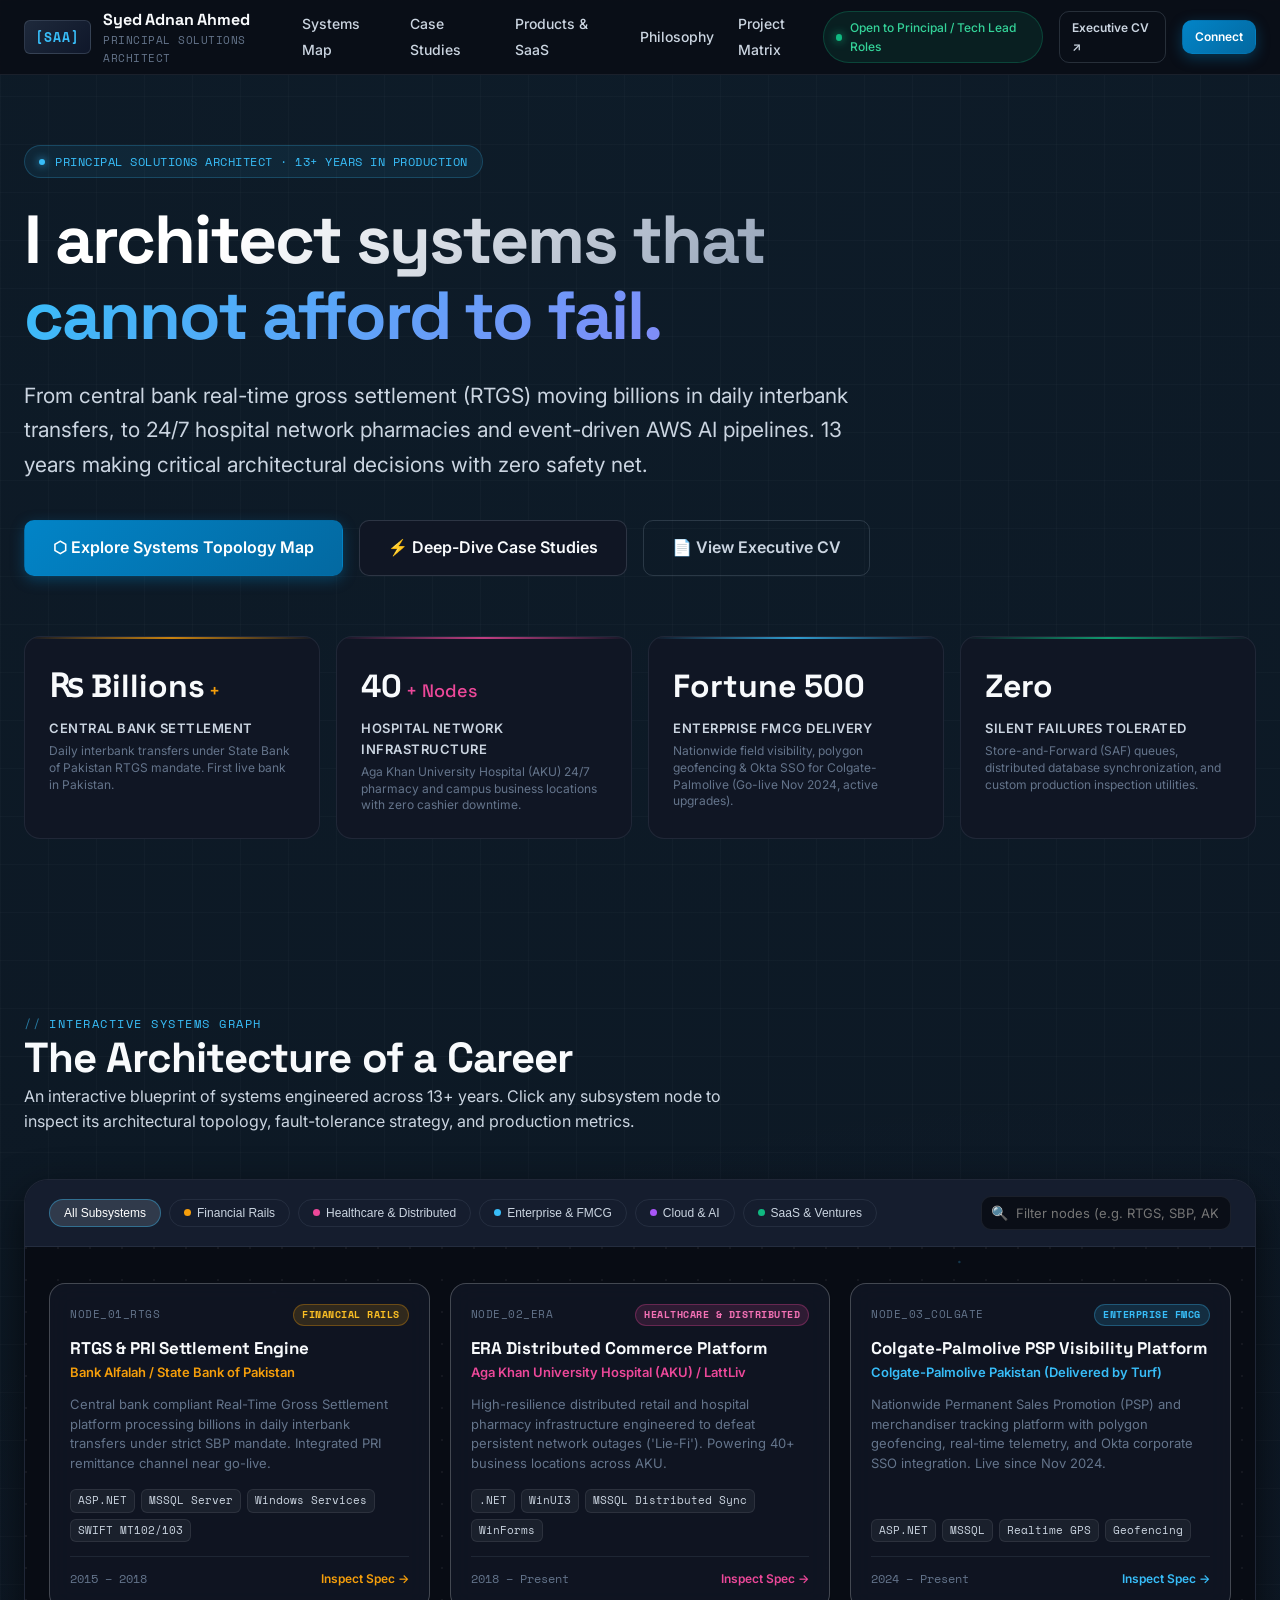
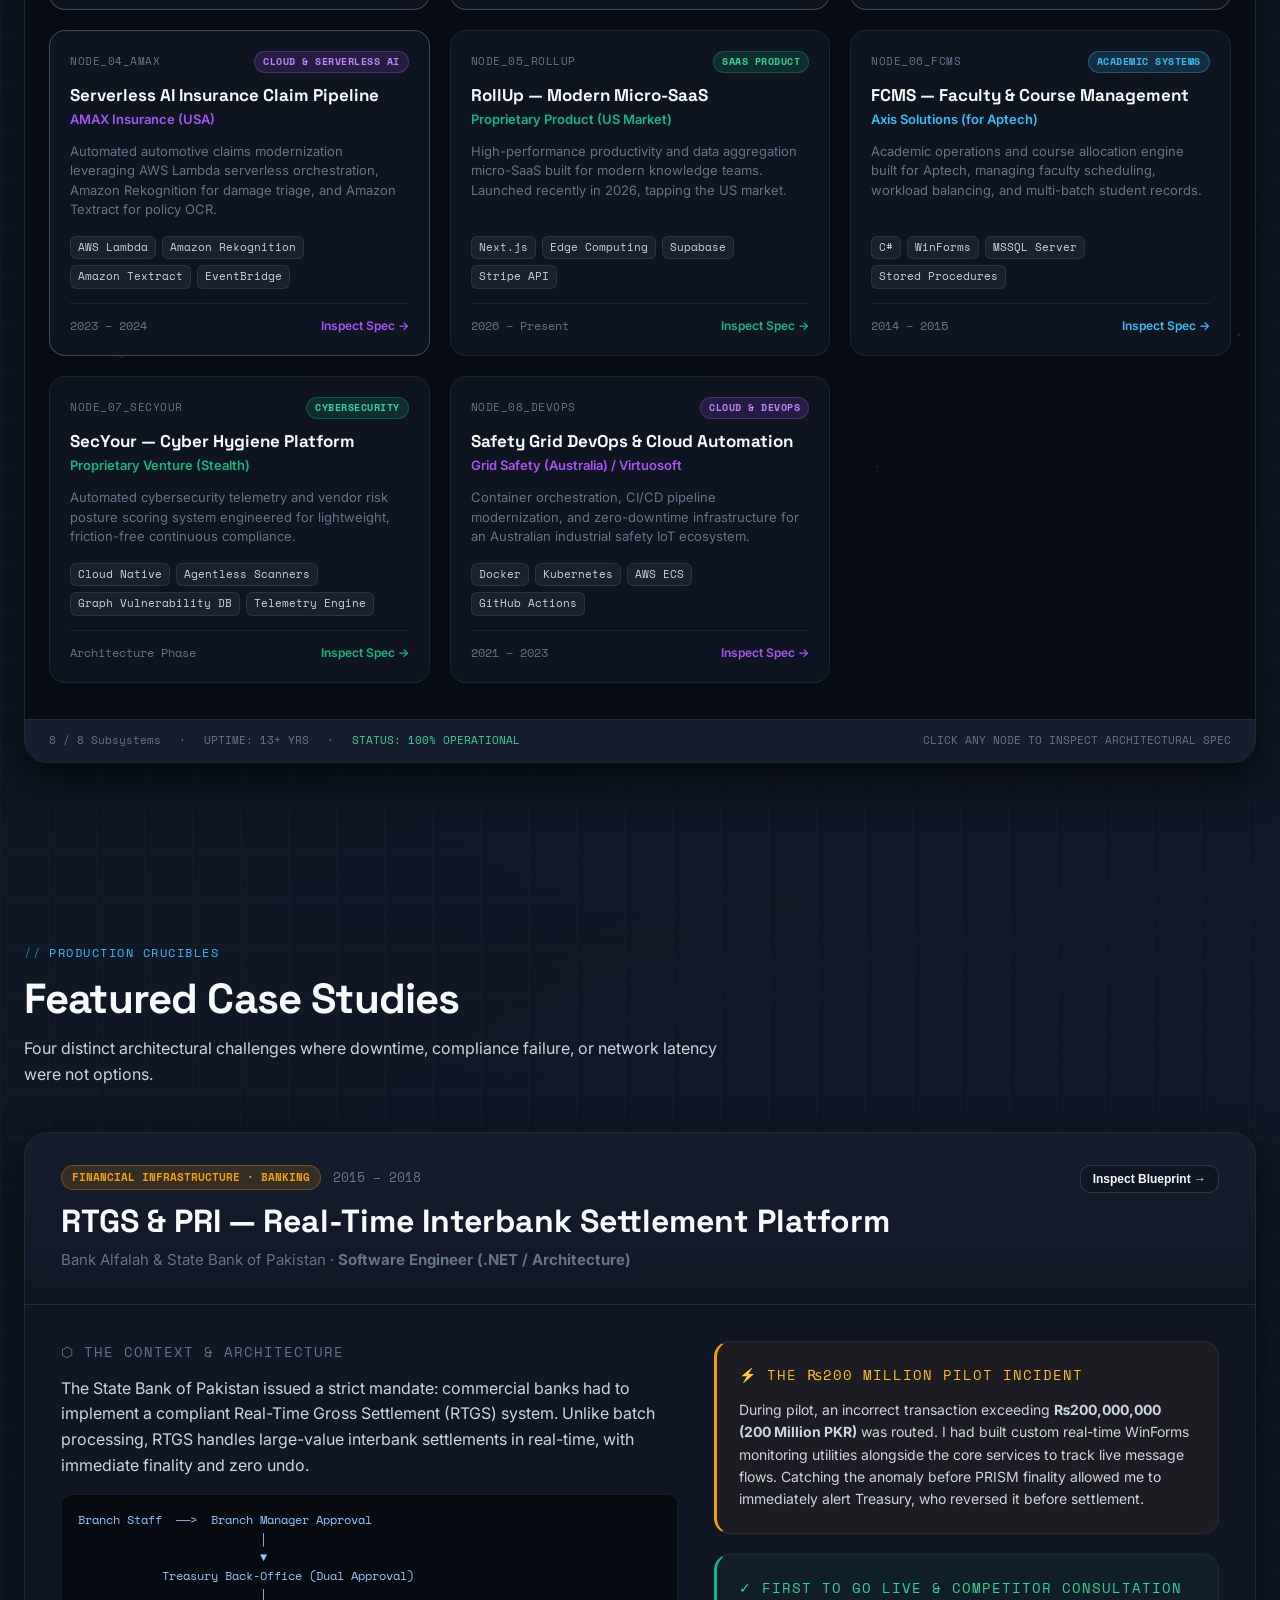
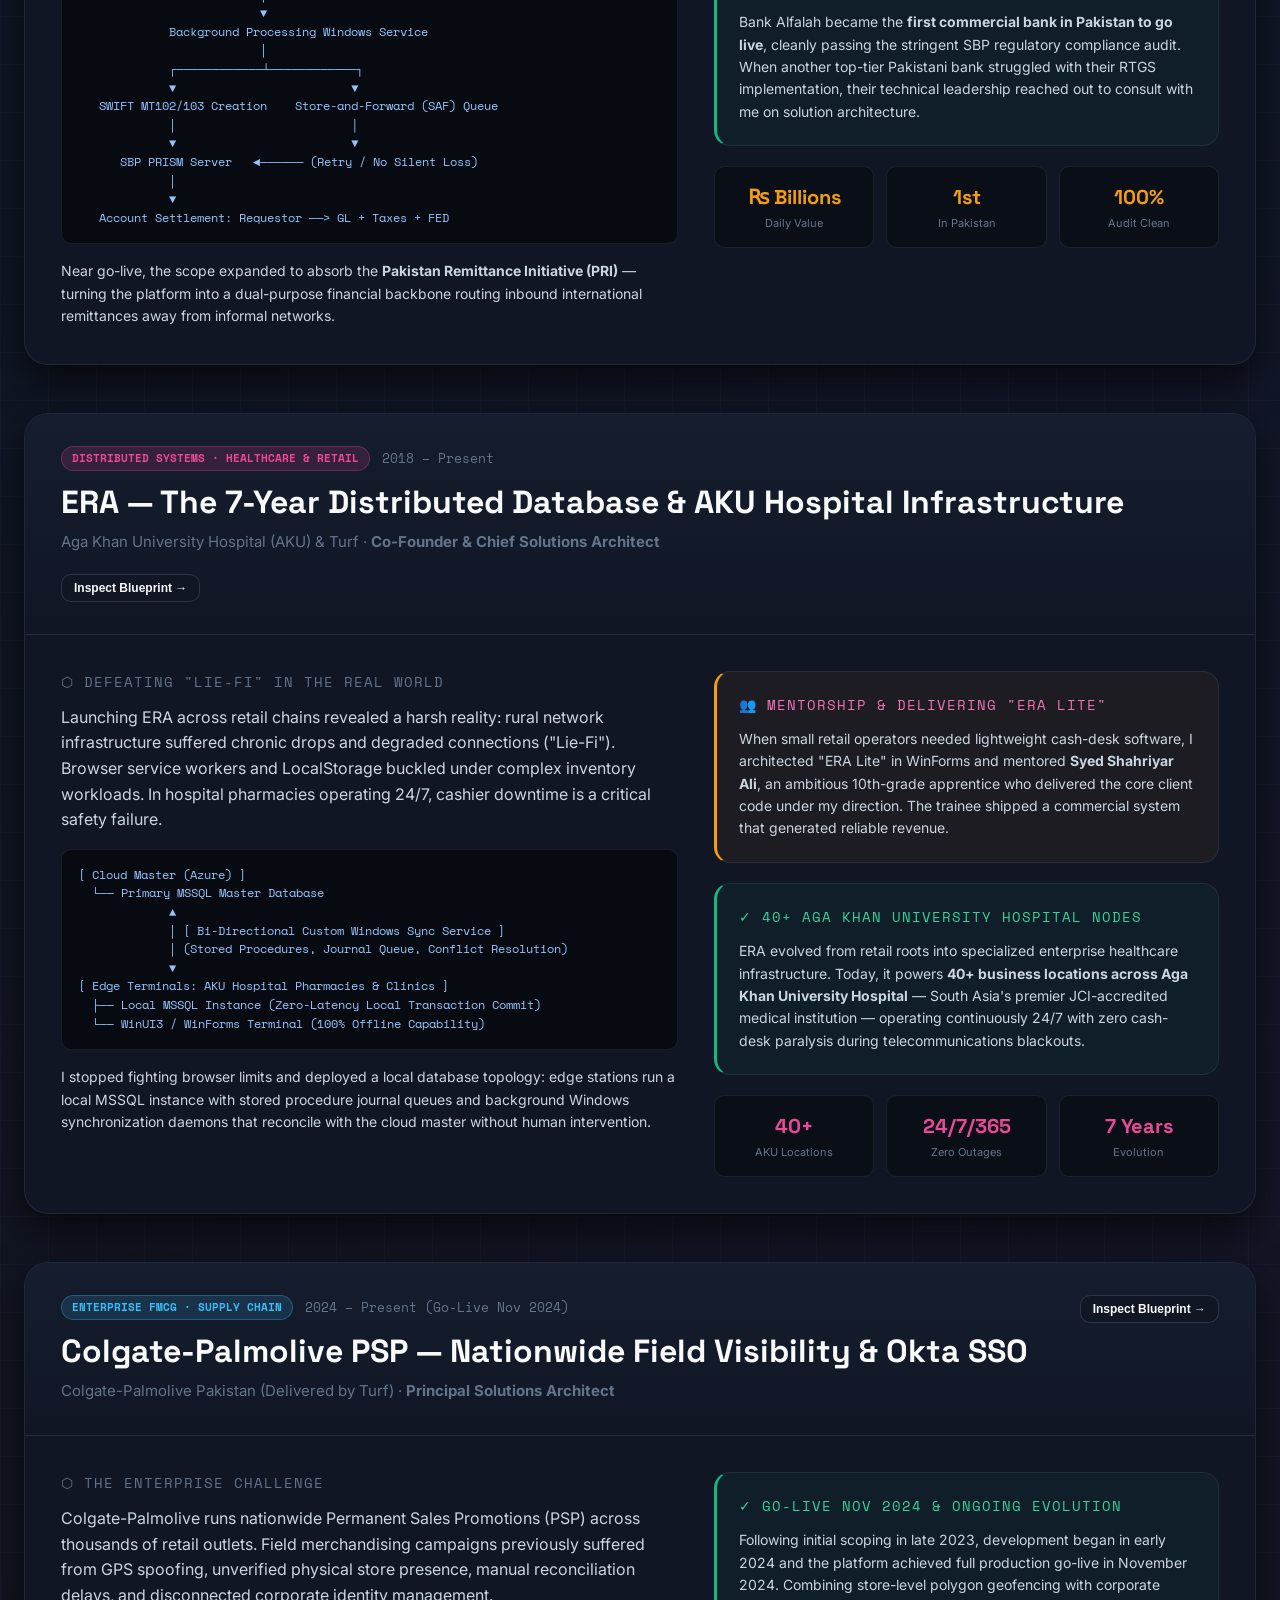
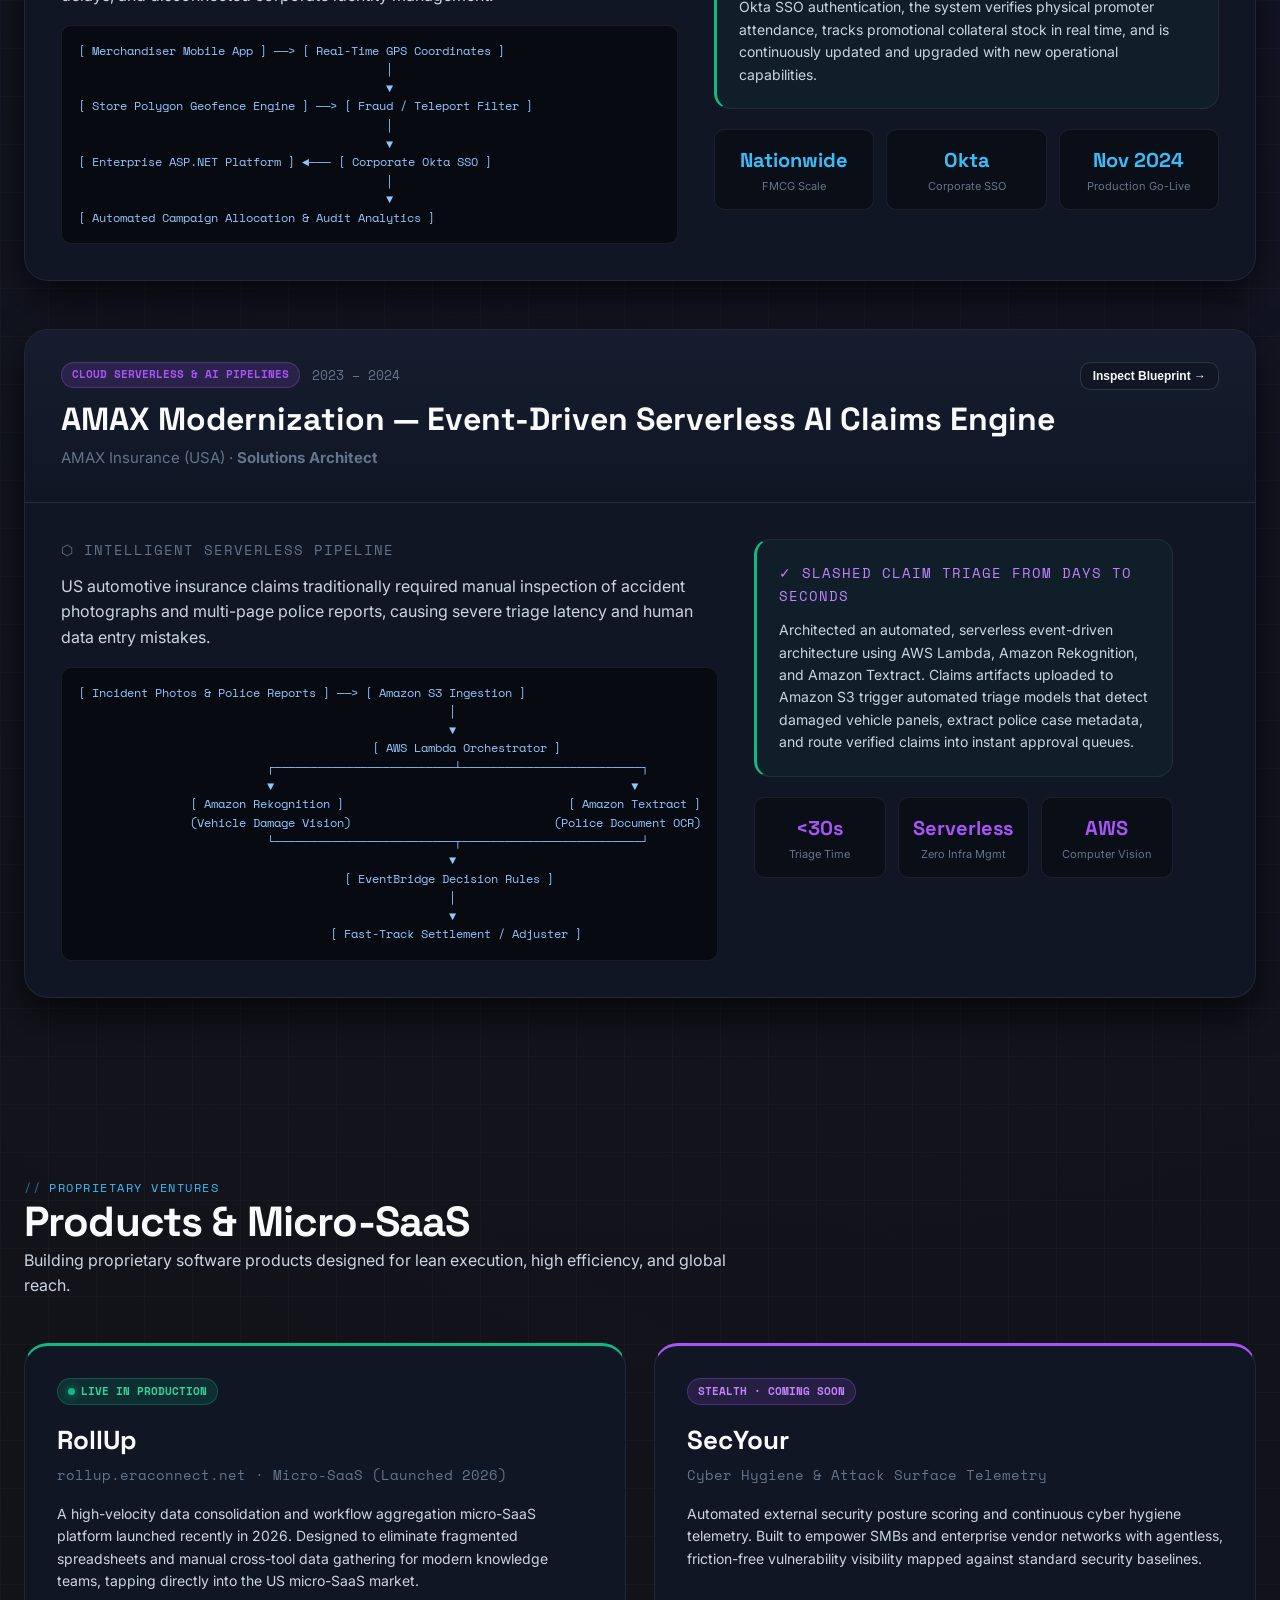
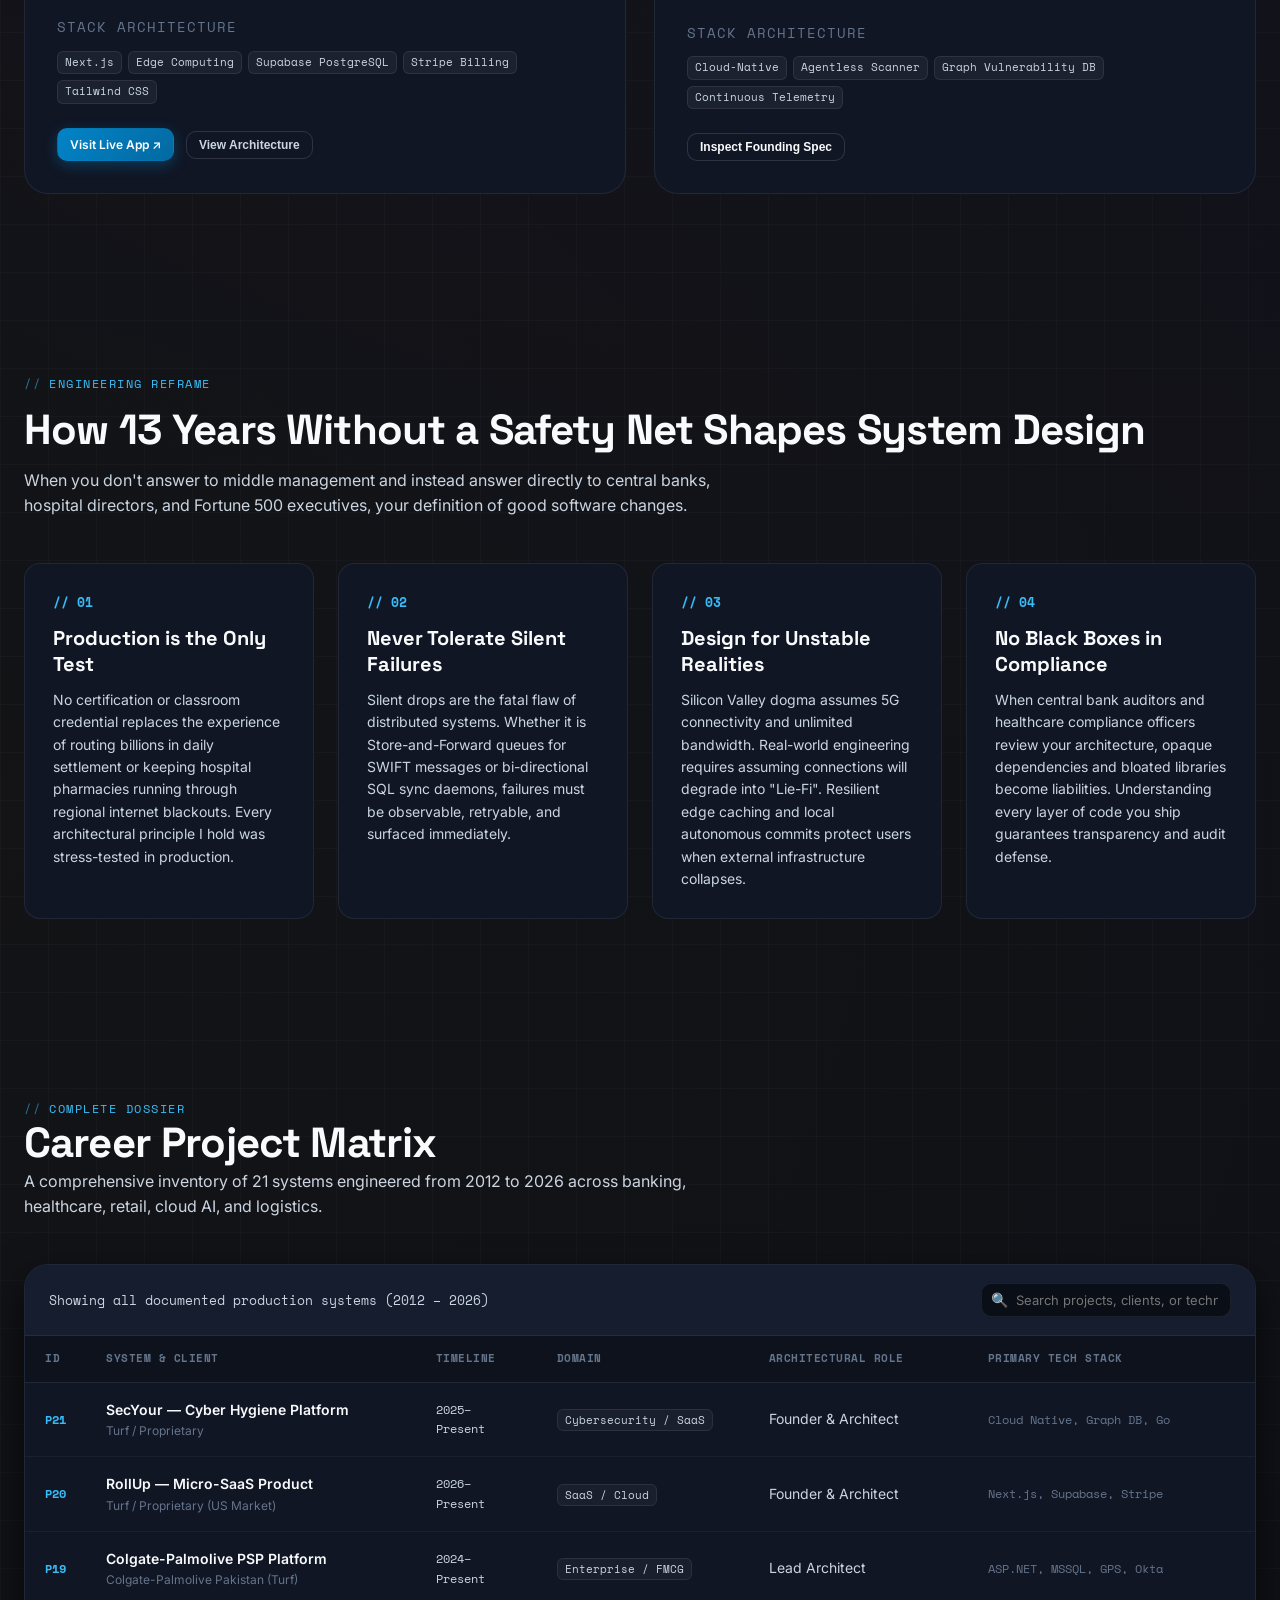
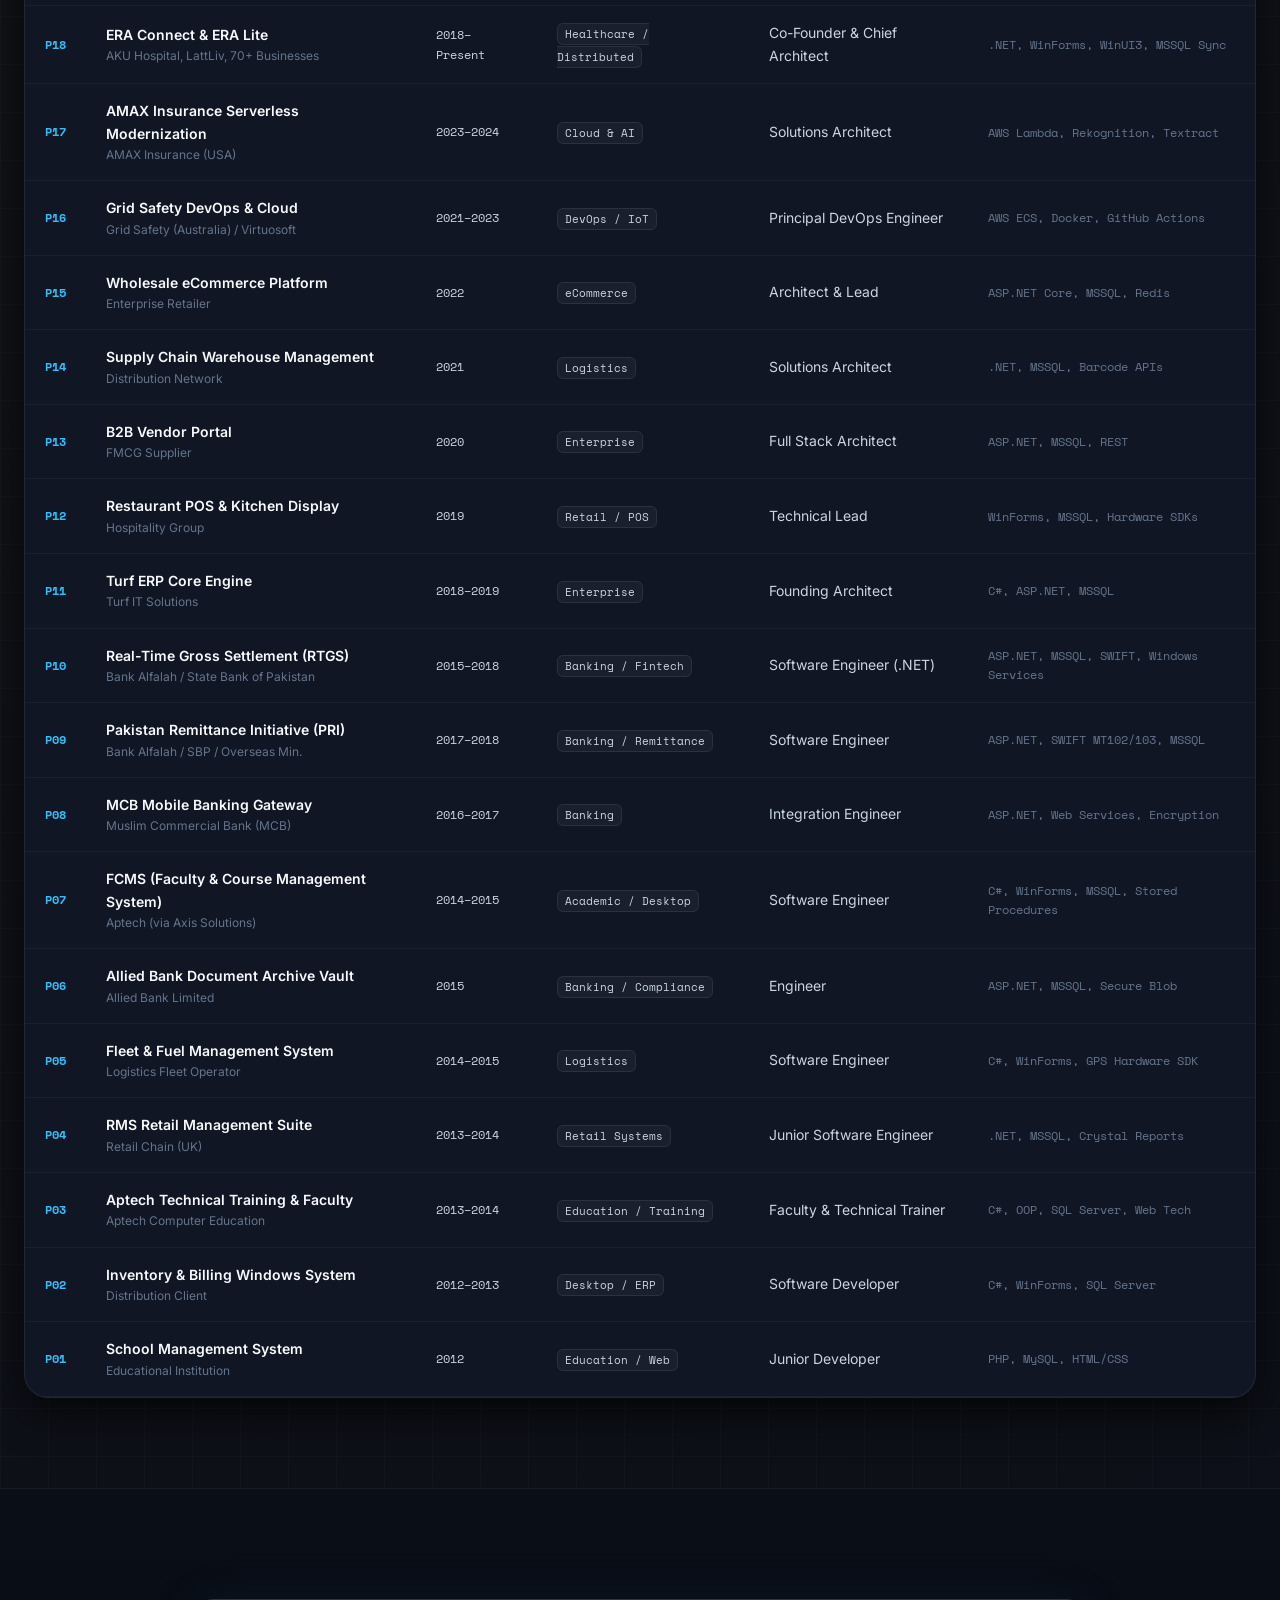
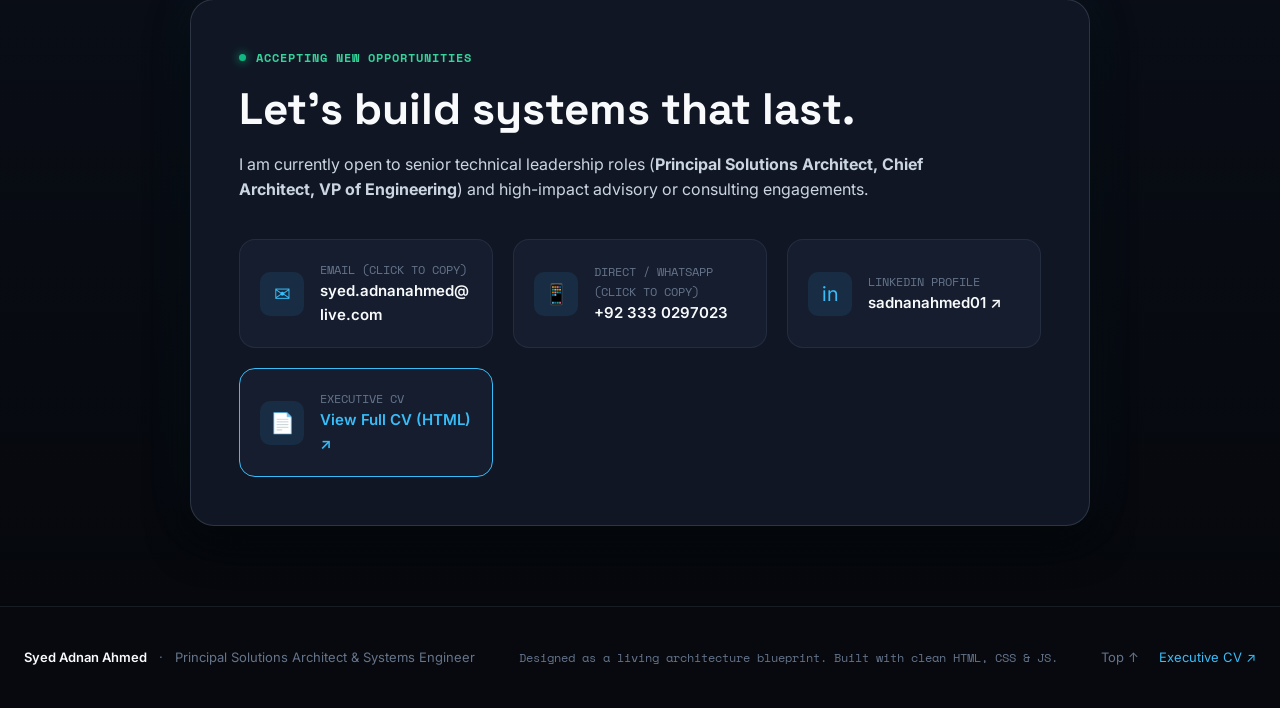
==== index.html @ da73caac "Correct Colgate attribution under Turf, update RollUp to 2026, replace early switch role with Axis S" ====
<!DOCTYPE html>
<html lang="en">
<head>
  <meta charset="UTF-8" />
  <meta name="viewport" content="width=device-width, initial-scale=1.0" />
  <title>Syed Adnan Ahmed — Principal Solutions Architect & Systems Engineer</title>
  <meta name="description" content="Principal Solutions Architect with 13+ years building mission-critical systems for central banks, Fortune 500 enterprises, and high-reliability healthcare infrastructure." />
  <meta name="keywords" content="Solutions Architect, Systems Engineer, RTGS, Distributed Systems, .NET, AWS Serverless, Banking Infrastructure, Healthcare Systems" />
  
  <!-- Modern Architectural Typography -->
  <link rel="preconnect" href="https://fonts.googleapis.com" />
  <link rel="preconnect" href="https://fonts.gstatic.com" crossorigin />
  <link href="https://fonts.googleapis.com/css2?family=Inter:wght@300;400;500;600;700&family=Space+Grotesk:wght@400;500;600;700;800&family=Space+Mono:ital,wght@0,400;0,700;1,400&display=swap" rel="stylesheet" />
  
  <link rel="stylesheet" href="css/style.css" />
</head>
<body>

  <!-- Navigation Header -->
  <header class="header">
    <div class="container header-inner">
      <a href="#" class="brand">
        <span class="brand-badge">[SAA]</span>
        <div class="brand-info">
          <span class="brand-name">Syed Adnan Ahmed</span>
          <span class="brand-title">Principal Solutions Architect</span>
        </div>
      </a>

      <nav>
        <ul class="nav-links">
          <li><a href="#systems-map" class="nav-link">Systems Map</a></li>
          <li><a href="#case-studies" class="nav-link">Case Studies</a></li>
          <li><a href="#products" class="nav-link">Products & SaaS</a></li>
          <li><a href="#philosophy" class="nav-link">Philosophy</a></li>
          <li><a href="#career-matrix" class="nav-link">Project Matrix</a></li>
        </ul>
      </nav>

      <div class="header-actions">
        <div class="status-pill">
          <span class="status-dot"></span>
          <span>Open to Principal / Tech Lead Roles</span>
        </div>
        <a href="cv.html" target="_blank" class="btn btn-outline btn-sm">Executive CV ↗</a>
        <a href="#contact" class="btn btn-primary btn-sm">Connect</a>
        <button class="menu-toggle" id="menu-toggle" aria-label="Toggle navigation">☰</button>
      </div>
    </div>
  </header>

  <!-- Mobile Navigation Drawer -->
  <div class="mobile-nav" id="mobile-nav">
    <ul class="mobile-nav-links">
      <li><a href="#systems-map" class="mobile-nav-link">Systems Map</a></li>
      <li><a href="#case-studies" class="mobile-nav-link">Case Studies</a></li>
      <li><a href="#products" class="mobile-nav-link">Products & SaaS</a></li>
      <li><a href="#philosophy" class="mobile-nav-link">Philosophy</a></li>
      <li><a href="#career-matrix" class="mobile-nav-link">Project Matrix</a></li>
      <li><a href="cv.html" target="_blank" class="mobile-nav-link" style="color: var(--enterprise);">View Executive CV (HTML) ↗</a></li>
      <li><a href="#contact" class="mobile-nav-link" style="color: var(--enterprise);">Contact / Hire</a></li>
    </ul>
  </div>

  <!-- Hero Section -->
  <section class="hero">
    <div class="container">
      <div class="hero-tag">
        <span class="hero-tag-indicator"></span>
        <span>PRINCIPAL SOLUTIONS ARCHITECT · 13+ YEARS IN PRODUCTION</span>
      </div>

      <h1 class="hero-title">
        <span class="gradient-text">I architect systems that</span><br />
        <span class="highlight-text">cannot afford to fail.</span>
      </h1>

      <p class="hero-subtitle">
        From central bank real-time gross settlement (RTGS) moving billions in daily interbank transfers, to 24/7 hospital network pharmacies and event-driven AWS AI pipelines. 13 years making critical architectural decisions with zero safety net.
      </p>

      <div class="hero-actions">
        <a href="#systems-map" class="btn btn-primary btn-lg">⬡ Explore Systems Topology Map</a>
        <a href="#case-studies" class="btn btn-secondary btn-lg">⚡ Deep-Dive Case Studies</a>
        <a href="cv.html" target="_blank" class="btn btn-outline btn-lg">📄 View Executive CV</a>
      </div>

      <!-- Hero Key Metrics -->
      <div class="hero-metrics">
        <div class="metric-card" style="--metric-color: var(--fintech);">
          <div class="metric-value">
            <span>₨ Billions</span>
            <span class="metric-sub">+</span>
          </div>
          <div class="metric-label">Central Bank Settlement</div>
          <div class="metric-desc">Daily interbank transfers under State Bank of Pakistan RTGS mandate. First live bank in Pakistan.</div>
        </div>

        <div class="metric-card" style="--metric-color: var(--healthcare);">
          <div class="metric-value">
            <span>40</span>
            <span class="metric-sub">+ Nodes</span>
          </div>
          <div class="metric-label">Hospital Network Infrastructure</div>
          <div class="metric-desc">Aga Khan University Hospital (AKU) 24/7 pharmacy and campus business locations with zero cashier downtime.</div>
        </div>

        <div class="metric-card" style="--metric-color: var(--enterprise);">
          <div class="metric-value">
            <span>Fortune 500</span>
          </div>
          <div class="metric-label">Enterprise FMCG Delivery</div>
          <div class="metric-desc">Nationwide field visibility, polygon geofencing & Okta SSO for Colgate-Palmolive (Go-live Nov 2024, active upgrades).</div>
        </div>

        <div class="metric-card" style="--metric-color: var(--products);">
          <div class="metric-value">
            <span>Zero</span>
          </div>
          <div class="metric-label">Silent Failures Tolerated</div>
          <div class="metric-desc">Store-and-Forward (SAF) queues, distributed database synchronization, and custom production inspection utilities.</div>
        </div>
      </div>
    </div>
  </section>

  <!-- Interactive Systems Topology Map Section -->
  <section class="section" id="systems-map">
    <div class="container">
      <div class="section-header with-actions">
        <div>
          <div class="section-eyebrow">Interactive Systems Graph</div>
          <h2 class="section-title">The Architecture of a Career</h2>
          <p class="section-desc">
            An interactive blueprint of systems engineered across 13+ years. Click any subsystem node to inspect its architectural topology, fault-tolerance strategy, and production metrics.
          </p>
        </div>
      </div>

      <div class="systems-map-wrapper">
        <!-- Map Controls -->
        <div class="map-toolbar">
          <div class="filter-pills">
            <button class="filter-btn active" data-domain="all">
              <span>All Subsystems</span>
            </button>
            <button class="filter-btn" data-domain="fintech">
              <span class="filter-dot" style="background: var(--fintech);"></span>
              <span>Financial Rails</span>
            </button>
            <button class="filter-btn" data-domain="healthcare">
              <span class="filter-dot" style="background: var(--healthcare);"></span>
              <span>Healthcare & Distributed</span>
            </button>
            <button class="filter-btn" data-domain="enterprise">
              <span class="filter-dot" style="background: var(--enterprise);"></span>
              <span>Enterprise & FMCG</span>
            </button>
            <button class="filter-btn" data-domain="cloud">
              <span class="filter-dot" style="background: var(--cloud);"></span>
              <span>Cloud & AI</span>
            </button>
            <button class="filter-btn" data-domain="products">
              <span class="filter-dot" style="background: var(--products);"></span>
              <span>SaaS & Ventures</span>
            </button>
          </div>

          <div class="search-box">
            <span class="search-icon">🔍</span>
            <input type="text" id="node-search" class="search-input" placeholder="Filter nodes (e.g. RTGS, SBP, AKU, AWS)..." />
          </div>
        </div>

        <!-- Canvas & Node Grid -->
        <div class="map-canvas-container">
          <canvas id="circuit-canvas" class="circuit-canvas"></canvas>
          <div id="nodes-grid" class="nodes-grid">
            <!-- Node cards rendered dynamically by app.js -->
          </div>
        </div>

        <!-- Map Status Bar -->
        <div class="map-status-bar">
          <div class="status-metric-group">
            <span id="active-node-count">8 / 8 Subsystems</span>
            <span>·</span>
            <span>UPTIME: 13+ YRS</span>
            <span>·</span>
            <span style="color: #34d399;">STATUS: 100% OPERATIONAL</span>
          </div>
          <div>
            <span>CLICK ANY NODE TO INSPECT ARCHITECTURAL SPEC</span>
          </div>
        </div>
      </div>
    </div>
  </section>

  <!-- Featured Case Studies Section -->
  <section class="section" id="case-studies">
    <div class="container">
      <div class="section-header">
        <div class="section-eyebrow">Production Crucibles</div>
        <h2 class="section-title">Featured Case Studies</h2>
        <p class="section-desc">
          Four distinct architectural challenges where downtime, compliance failure, or network latency were not options.
        </p>
      </div>

      <div class="case-studies-container">

        <!-- Case Study 1: RTGS -->
        <article class="case-study-card">
          <div class="case-study-header">
            <div>
              <div class="case-study-meta">
                <span class="case-study-pill" style="background: rgba(245, 158, 11, 0.15); color: var(--fintech); border: 1px solid rgba(245, 158, 11, 0.3);">
                  FINANCIAL INFRASTRUCTURE · BANKING
                </span>
                <span class="mono" style="font-size: 13px; color: var(--text-muted);">2015 – 2018</span>
              </div>
              <h3 class="case-study-title">RTGS & PRI — Real-Time Interbank Settlement Platform</h3>
              <div class="case-study-role">
                Bank Alfalah & State Bank of Pakistan · <strong>Software Engineer (.NET / Architecture)</strong>
              </div>
            </div>
            <button class="btn btn-secondary btn-sm" onclick="openInspectionDrawer('NODE_01_RTGS')">Inspect Blueprint →</button>
          </div>

          <div class="case-study-body">
            <div>
              <div class="case-section-heading"><span>⬡ The Context & Architecture</span></div>
              <p style="margin-bottom: 16px;">
                The State Bank of Pakistan issued a strict mandate: commercial banks had to implement a compliant Real-Time Gross Settlement (RTGS) system. Unlike batch processing, RTGS handles large-value interbank settlements in real-time, with immediate finality and zero undo.
              </p>
              
              <div class="arch-diagram-box">Branch Staff  ──>  Branch Manager Approval
                          │
                          ▼
            Treasury Back-Office (Dual Approval)
                          │
                          ▼
             Background Processing Windows Service
                          │
             ┌────────────┴────────────┐
             ▼                         ▼
   SWIFT MT102/103 Creation    Store-and-Forward (SAF) Queue
             │                         │
             ▼                         ▼
      SBP PRISM Server   ◄────── (Retry / No Silent Loss)
             │
             ▼
   Account Settlement: Requestor ──> GL + Taxes + FED</div>

              <p style="margin-top: 16px; font-size: 14px;">
                Near go-live, the scope expanded to absorb the <strong>Pakistan Remittance Initiative (PRI)</strong> — turning the platform into a dual-purpose financial backbone routing inbound international remittances away from informal networks.
              </p>
            </div>

            <div>
              <div class="case-box crucible">
                <div class="case-section-heading" style="color: #fbbf24;">
                  <span>⚡ The ₨200 Million Pilot Incident</span>
                </div>
                <p style="font-size: 14px; line-height: 1.6;">
                  During pilot, an incorrect transaction exceeding <strong>₨200,000,000 (200 Million PKR)</strong> was routed. I had built custom real-time WinForms monitoring utilities alongside the core services to track live message flows. 
                  Catching the anomaly before PRISM finality allowed me to immediately alert Treasury, who reversed it before settlement.
                </p>
              </div>

              <div class="case-box impact">
                <div class="case-section-heading" style="color: #34d399;">
                  <span>✓ First to Go Live & Competitor Consultation</span>
                </div>
                <p style="font-size: 14px; line-height: 1.6;">
                  Bank Alfalah became the <strong>first commercial bank in Pakistan to go live</strong>, cleanly passing the stringent SBP regulatory compliance audit. 
                  When another top-tier Pakistani bank struggled with their RTGS implementation, their technical leadership reached out to consult with me on solution architecture.
                </p>
              </div>

              <div class="metrics-row">
                <div class="metric-mini">
                  <div class="metric-mini-val" style="color: var(--fintech);">₨ Billions</div>
                  <div class="metric-mini-lbl">Daily Value</div>
                </div>
                <div class="metric-mini">
                  <div class="metric-mini-val" style="color: var(--fintech);">1st</div>
                  <div class="metric-mini-lbl">In Pakistan</div>
                </div>
                <div class="metric-mini">
                  <div class="metric-mini-val" style="color: var(--fintech);">100%</div>
                  <div class="metric-mini-lbl">Audit Clean</div>
                </div>
              </div>
            </div>
          </div>
        </article>

        <!-- Case Study 2: ERA / AKU -->
        <article class="case-study-card">
          <div class="case-study-header">
            <div>
              <div class="case-study-meta">
                <span class="case-study-pill" style="background: rgba(236, 72, 153, 0.15); color: var(--healthcare); border: 1px solid rgba(236, 72, 153, 0.3);">
                  DISTRIBUTED SYSTEMS · HEALTHCARE & RETAIL
                </span>
                <span class="mono" style="font-size: 13px; color: var(--text-muted);">2018 – Present</span>
              </div>
              <h3 class="case-study-title">ERA — The 7-Year Distributed Database & AKU Hospital Infrastructure</h3>
              <div class="case-study-role">
                Aga Khan University Hospital (AKU) & Turf · <strong>Co-Founder & Chief Solutions Architect</strong>
              </div>
            </div>
            <button class="btn btn-secondary btn-sm" onclick="openInspectionDrawer('NODE_02_ERA')">Inspect Blueprint →</button>
          </div>

          <div class="case-study-body">
            <div>
              <div class="case-section-heading"><span>⬡ Defeating "Lie-Fi" in the Real World</span></div>
              <p style="margin-bottom: 16px;">
                Launching ERA across retail chains revealed a harsh reality: rural network infrastructure suffered chronic drops and degraded connections ("Lie-Fi"). Browser service workers and LocalStorage buckled under complex inventory workloads. In hospital pharmacies operating 24/7, cashier downtime is a critical safety failure.
              </p>

              <div class="arch-diagram-box">[ Cloud Master (Azure) ]
  └── Primary MSSQL Master Database
             ▲
             │ [ Bi-Directional Custom Windows Sync Service ]
             │ (Stored Procedures, Journal Queue, Conflict Resolution)
             ▼
[ Edge Terminals: AKU Hospital Pharmacies & Clinics ]
  ├── Local MSSQL Instance (Zero-Latency Local Transaction Commit)
  └── WinUI3 / WinForms Terminal (100% Offline Capability)</div>

              <p style="margin-top: 16px; font-size: 14px;">
                I stopped fighting browser limits and deployed a local database topology: edge stations run a local MSSQL instance with stored procedure journal queues and background Windows synchronization daemons that reconcile with the cloud master without human intervention.
              </p>
            </div>

            <div>
              <div class="case-box crucible">
                <div class="case-section-heading" style="color: #f472b6;">
                  <span>👥 Mentorship & Delivering "ERA Lite"</span>
                </div>
                <p style="font-size: 14px; line-height: 1.6;">
                  When small retail operators needed lightweight cash-desk software, I architected "ERA Lite" in WinForms and mentored <strong>Syed Shahriyar Ali</strong>, an ambitious 10th-grade apprentice who delivered the core client code under my direction. The trainee shipped a commercial system that generated reliable revenue.
                </p>
              </div>

              <div class="case-box impact">
                <div class="case-section-heading" style="color: #34d399;">
                  <span>✓ 40+ Aga Khan University Hospital Nodes</span>
                </div>
                <p style="font-size: 14px; line-height: 1.6;">
                  ERA evolved from retail roots into specialized enterprise healthcare infrastructure. Today, it powers <strong>40+ business locations across Aga Khan University Hospital</strong> — South Asia's premier JCI-accredited medical institution — operating continuously 24/7 with zero cash-desk paralysis during telecommunications blackouts.
                </p>
              </div>

              <div class="metrics-row">
                <div class="metric-mini">
                  <div class="metric-mini-val" style="color: var(--healthcare);">40+</div>
                  <div class="metric-mini-lbl">AKU Locations</div>
                </div>
                <div class="metric-mini">
                  <div class="metric-mini-val" style="color: var(--healthcare);">24/7/365</div>
                  <div class="metric-mini-lbl">Zero Outages</div>
                </div>
                <div class="metric-mini">
                  <div class="metric-mini-val" style="color: var(--healthcare);">7 Years</div>
                  <div class="metric-mini-lbl">Evolution</div>
                </div>
              </div>
            </div>
          </div>
        </article>

        <!-- Case Study 3: Colgate-Palmolive -->
        <article class="case-study-card">
          <div class="case-study-header">
            <div>
              <div class="case-study-meta">
                <span class="case-study-pill" style="background: rgba(56, 189, 248, 0.15); color: var(--enterprise); border: 1px solid rgba(56, 189, 248, 0.3);">
                  ENTERPRISE FMCG · SUPPLY CHAIN
                </span>
                <span class="mono" style="font-size: 13px; color: var(--text-muted);">2024 – Present (Go-Live Nov 2024)</span>
              </div>
              <h3 class="case-study-title">Colgate-Palmolive PSP — Nationwide Field Visibility & Okta SSO</h3>
              <div class="case-study-role">
                Colgate-Palmolive Pakistan (Delivered by Turf) · <strong>Principal Solutions Architect</strong>
              </div>
            </div>
            <button class="btn btn-secondary btn-sm" onclick="openInspectionDrawer('NODE_03_COLGATE')">Inspect Blueprint →</button>
          </div>

          <div class="case-study-body">
            <div>
              <div class="case-section-heading"><span>⬡ The Enterprise Challenge</span></div>
              <p style="margin-bottom: 16px;">
                Colgate-Palmolive runs nationwide Permanent Sales Promotions (PSP) across thousands of retail outlets. Field merchandising campaigns previously suffered from GPS spoofing, unverified physical store presence, manual reconciliation delays, and disconnected corporate identity management.
              </p>

              <div class="arch-diagram-box">[ Merchandiser Mobile App ] ──> [ Real-Time GPS Coordinates ]
                                            │
                                            ▼
[ Store Polygon Geofence Engine ] ──> [ Fraud / Teleport Filter ]
                                            │
                                            ▼
[ Enterprise ASP.NET Platform ] ◄─── [ Corporate Okta SSO ]
                                            │
                                            ▼
[ Automated Campaign Allocation & Audit Analytics ]</div>
            </div>

            <div>
              <div class="case-box impact">
                <div class="case-section-heading" style="color: #34d399;">
                  <span>✓ Go-Live Nov 2024 & Ongoing Evolution</span>
                </div>
                <p style="font-size: 14px; line-height: 1.6;">
                  Following initial scoping in late 2023, development began in early 2024 and the platform achieved full production go-live in November 2024. Combining store-level polygon geofencing with corporate Okta SSO authentication, the system verifies physical promoter attendance, tracks promotional collateral stock in real time, and is continuously updated and upgraded with new operational capabilities.
                </p>
              </div>

              <div class="metrics-row">
                <div class="metric-mini">
                  <div class="metric-mini-val" style="color: var(--enterprise);">Nationwide</div>
                  <div class="metric-mini-lbl">FMCG Scale</div>
                </div>
                <div class="metric-mini">
                  <div class="metric-mini-val" style="color: var(--enterprise);">Okta</div>
                  <div class="metric-mini-lbl">Corporate SSO</div>
                </div>
                <div class="metric-mini">
                  <div class="metric-mini-val" style="color: var(--enterprise);">Nov 2024</div>
                  <div class="metric-mini-lbl">Production Go-Live</div>
                </div>
              </div>
            </div>
          </div>
        </article>

        <!-- Case Study 4: AMAX AI Modernization -->
        <article class="case-study-card">
          <div class="case-study-header">
            <div>
              <div class="case-study-meta">
                <span class="case-study-pill" style="background: rgba(168, 85, 247, 0.15); color: var(--cloud); border: 1px solid rgba(168, 85, 247, 0.3);">
                  CLOUD SERVERLESS & AI PIPELINES
                </span>
                <span class="mono" style="font-size: 13px; color: var(--text-muted);">2023 – 2024</span>
              </div>
              <h3 class="case-study-title">AMAX Modernization — Event-Driven Serverless AI Claims Engine</h3>
              <div class="case-study-role">
                AMAX Insurance (USA) · <strong>Solutions Architect</strong>
              </div>
            </div>
            <button class="btn btn-secondary btn-sm" onclick="openInspectionDrawer('NODE_04_AMAX')">Inspect Blueprint →</button>
          </div>

          <div class="case-study-body">
            <div>
              <div class="case-section-heading"><span>⬡ Intelligent Serverless Pipeline</span></div>
              <p style="margin-bottom: 16px;">
                US automotive insurance claims traditionally required manual inspection of accident photographs and multi-page police reports, causing severe triage latency and human data entry mistakes.
              </p>

              <div class="arch-diagram-box">[ Incident Photos & Police Reports ] ──> [ Amazon S3 Ingestion ]
                                                     │
                                                     ▼
                                          [ AWS Lambda Orchestrator ]
                           ┌─────────────────────────┴─────────────────────────┐
                           ▼                                                   ▼
                [ Amazon Rekognition ]                                [ Amazon Textract ]
                (Vehicle Damage Vision)                             (Police Document OCR)
                           └─────────────────────────┬─────────────────────────┘
                                                     ▼
                                      [ EventBridge Decision Rules ]
                                                     │
                                                     ▼
                                    [ Fast-Track Settlement / Adjuster ]</div>
            </div>

            <div>
              <div class="case-box impact">
                <div class="case-section-heading" style="color: #c084fc;">
                  <span>✓ Slashed Claim Triage From Days to Seconds</span>
                </div>
                <p style="font-size: 14px; line-height: 1.6;">
                  Architected an automated, serverless event-driven architecture using AWS Lambda, Amazon Rekognition, and Amazon Textract. Claims artifacts uploaded to Amazon S3 trigger automated triage models that detect damaged vehicle panels, extract police case metadata, and route verified claims into instant approval queues.
                </p>
              </div>

              <div class="metrics-row">
                <div class="metric-mini">
                  <div class="metric-mini-val" style="color: var(--cloud);">&lt;30s</div>
                  <div class="metric-mini-lbl">Triage Time</div>
                </div>
                <div class="metric-mini">
                  <div class="metric-mini-val" style="color: var(--cloud);">Serverless</div>
                  <div class="metric-mini-lbl">Zero Infra Mgmt</div>
                </div>
                <div class="metric-mini">
                  <div class="metric-mini-val" style="color: var(--cloud);">AWS</div>
                  <div class="metric-mini-lbl">Computer Vision</div>
                </div>
              </div>
            </div>
          </div>
        </article>

      </div>
    </div>
  </section>

  <!-- Products & Micro-SaaS Showcase Section -->
  <section class="section" id="products">
    <div class="container">
      <div class="section-header with-actions">
        <div>
          <div class="section-eyebrow">Proprietary Ventures</div>
          <h2 class="section-title">Products & Micro-SaaS</h2>
          <p class="section-desc">
            Building proprietary software products designed for lean execution, high efficiency, and global reach.
          </p>
        </div>
      </div>

      <div class="products-grid">
        
        <!-- Product 1: RollUp -->
        <div class="product-card live-product">
          <div class="product-badge badge-live">
            <span class="status-dot"></span>
            <span>LIVE IN PRODUCTION</span>
          </div>

          <h3 class="product-title">RollUp</h3>
          <div class="product-subtitle mono">rollup.eraconnect.net · Micro-SaaS (Launched 2026)</div>
          
          <p class="product-desc">
            A high-velocity data consolidation and workflow aggregation micro-SaaS platform launched recently in 2026. Designed to eliminate fragmented spreadsheets and manual cross-tool data gathering for modern knowledge teams, tapping directly into the US micro-SaaS market.
          </p>

          <div style="margin-bottom: 24px;">
            <div class="case-section-heading"><span>Stack Architecture</span></div>
            <div style="display: flex; flex-wrap: wrap; gap: 6px;">
              <span class="tech-tag">Next.js</span>
              <span class="tech-tag">Edge Computing</span>
              <span class="tech-tag">Supabase PostgreSQL</span>
              <span class="tech-tag">Stripe Billing</span>
              <span class="tech-tag">Tailwind CSS</span>
            </div>
          </div>

          <div style="margin-top: auto; display: flex; gap: 12px; align-items: center;">
            <a href="https://rollup.eraconnect.net" target="_blank" rel="noopener" class="btn btn-primary btn-sm">
              Visit Live App ↗
            </a>
            <button class="btn btn-outline btn-sm" onclick="openInspectionDrawer('NODE_05_ROLLUP')">
              View Architecture
            </button>
          </div>
        </div>

        <!-- Product 2: SecYour -->
        <div class="product-card stealth-product">
          <div class="product-badge badge-stealth">
            <span>STEALTH · COMING SOON</span>
          </div>

          <h3 class="product-title">SecYour</h3>
          <div class="product-subtitle mono">Cyber Hygiene & Attack Surface Telemetry</div>

          <p class="product-desc">
            Automated external security posture scoring and continuous cyber hygiene telemetry. Built to empower SMBs and enterprise vendor networks with agentless, friction-free vulnerability visibility mapped against standard security baselines.
          </p>

          <div style="margin-bottom: 24px;">
            <div class="case-section-heading"><span>Stack Architecture</span></div>
            <div style="display: flex; flex-wrap: wrap; gap: 6px;">
              <span class="tech-tag">Cloud-Native</span>
              <span class="tech-tag">Agentless Scanner</span>
              <span class="tech-tag">Graph Vulnerability DB</span>
              <span class="tech-tag">Continuous Telemetry</span>
            </div>
          </div>

          <div style="margin-top: auto; display: flex; gap: 12px; align-items: center;">
            <button class="btn btn-secondary btn-sm" onclick="openInspectionDrawer('NODE_07_SECYOUR')">
              Inspect Founding Spec
            </button>
          </div>
        </div>

      </div>
    </div>
  </section>

  <!-- Architectural Philosophy & Reframe Section -->
  <section class="section" id="philosophy">
    <div class="container">
      <div class="section-header">
        <div class="section-eyebrow">Engineering Reframe</div>
        <h2 class="section-title">How 13 Years Without a Safety Net Shapes System Design</h2>
        <p class="section-desc">
          When you don't answer to middle management and instead answer directly to central banks, hospital directors, and Fortune 500 executives, your definition of good software changes.
        </p>
      </div>

      <div class="philosophy-grid">
        <div class="philosophy-card">
          <div class="philosophy-num">// 01</div>
          <h3 class="philosophy-title">Production is the Only Test</h3>
          <p class="philosophy-text">
            No certification or classroom credential replaces the experience of routing billions in daily settlement or keeping hospital pharmacies running through regional internet blackouts. Every architectural principle I hold was stress-tested in production.
          </p>
        </div>

        <div class="philosophy-card">
          <div class="philosophy-num">// 02</div>
          <h3 class="philosophy-title">Never Tolerate Silent Failures</h3>
          <p class="philosophy-text">
            Silent drops are the fatal flaw of distributed systems. Whether it is Store-and-Forward queues for SWIFT messages or bi-directional SQL sync daemons, failures must be observable, retryable, and surfaced immediately.
          </p>
        </div>

        <div class="philosophy-card">
          <div class="philosophy-num">// 03</div>
          <h3 class="philosophy-title">Design for Unstable Realities</h3>
          <p class="philosophy-text">
            Silicon Valley dogma assumes 5G connectivity and unlimited bandwidth. Real-world engineering requires assuming connections will degrade into "Lie-Fi". Resilient edge caching and local autonomous commits protect users when external infrastructure collapses.
          </p>
        </div>

        <div class="philosophy-card">
          <div class="philosophy-num">// 04</div>
          <h3 class="philosophy-title">No Black Boxes in Compliance</h3>
          <p class="philosophy-text">
            When central bank auditors and healthcare compliance officers review your architecture, opaque dependencies and bloated libraries become liabilities. Understanding every layer of code you ship guarantees transparency and audit defense.
          </p>
        </div>
      </div>
    </div>
  </section>

  <!-- Full Career Project Matrix (Searchable & Filterable) -->
  <section class="section" id="career-matrix">
    <div class="container">
      <div class="section-header with-actions">
        <div>
          <div class="section-eyebrow">Complete Dossier</div>
          <h2 class="section-title">Career Project Matrix</h2>
          <p class="section-desc">
            A comprehensive inventory of 21 systems engineered from 2012 to 2026 across banking, healthcare, retail, cloud AI, and logistics.
          </p>
        </div>
      </div>

      <div class="matrix-container">
        <div class="matrix-toolbar">
          <div class="mono" style="font-size: 13px; color: var(--text-secondary);">
            Showing all documented production systems (2012 – 2026)
          </div>
          <div class="search-box">
            <span class="search-icon">🔍</span>
            <input type="text" id="matrix-search" class="search-input" placeholder="Search projects, clients, or technologies..." />
          </div>
        </div>

        <div class="table-responsive">
          <table class="matrix-table">
            <thead>
              <tr>
                <th>ID</th>
                <th>System & Client</th>
                <th>Timeline</th>
                <th>Domain</th>
                <th>Architectural Role</th>
                <th>Primary Tech Stack</th>
              </tr>
            </thead>
            <tbody id="matrix-tbody">
              <!-- Rendered dynamically by app.js -->
            </tbody>
          </table>
        </div>
      </div>
    </div>
  </section>

  <!-- Contact & Executive Engagement Section -->
  <section class="contact-section" id="contact">
    <div class="container">
      <div class="contact-card">
        <div style="display: flex; align-items: center; gap: 10px; margin-bottom: 16px;">
          <span class="status-dot"></span>
          <span class="mono" style="font-size: 12px; color: #34d399; font-weight: 700; letter-spacing: 1px;">
            ACCEPTING NEW OPPORTUNITIES
          </span>
        </div>

        <h2 style="font-size: clamp(30px, 4vw, 44px); margin-bottom: 16px;">
          Let's build systems that last.
        </h2>

        <p style="font-size: 16px; color: var(--text-secondary); max-width: 700px; line-height: 1.6;">
          I am currently open to senior technical leadership roles (<strong>Principal Solutions Architect, Chief Architect, VP of Engineering</strong>) and high-impact advisory or consulting engagements.
        </p>

        <div class="contact-grid">
          <!-- Email -->
          <div class="contact-channel" data-copy="syed.adnanahmed@live.com">
            <div class="channel-icon">✉</div>
            <div>
              <div class="channel-label">Email (Click to Copy)</div>
              <div class="channel-val">syed.adnanahmed@live.com</div>
            </div>
          </div>

          <!-- Phone / WhatsApp -->
          <div class="contact-channel" data-copy="+92 333 0297023">
            <div class="channel-icon">📱</div>
            <div>
              <div class="channel-label">Direct / WhatsApp (Click to Copy)</div>
              <div class="channel-val">+92 333 0297023</div>
            </div>
          </div>

          <!-- LinkedIn -->
          <a href="https://www.linkedin.com/in/sadnanahmed01/" target="_blank" rel="noopener" class="contact-channel">
            <div class="channel-icon">in</div>
            <div>
              <div class="channel-label">LinkedIn Profile</div>
              <div class="channel-val">sadnanahmed01 ↗</div>
            </div>
          </a>

          <!-- CV Document -->
          <a href="cv.html" target="_blank" class="contact-channel" style="border-color: var(--enterprise);">
            <div class="channel-icon">📄</div>
            <div>
              <div class="channel-label">Executive CV</div>
              <div class="channel-val" style="color: var(--enterprise);">View Full CV (HTML) ↗</div>
            </div>
          </a>
        </div>
      </div>
    </div>
  </section>

  <!-- Architecture Inspection Drawer Modal -->
  <div class="modal-backdrop" id="inspection-modal" role="dialog" aria-modal="true">
    <div class="inspection-drawer">
      <div class="drawer-header">
        <span class="mono" style="font-size: 13px; color: var(--enterprise); font-weight: 700;">// ARCHITECTURAL SPECIFICATION</span>
        <button class="drawer-close" id="drawer-close-btn" aria-label="Close drawer">✕</button>
      </div>
      <div class="drawer-content" id="drawer-body-content">
        <!-- Injected dynamically on node click -->
      </div>
    </div>
  </div>

  <!-- Footer -->
  <footer class="footer">
    <div class="container footer-inner">
      <div>
        <span style="font-weight: 600; color: var(--text-primary);">Syed Adnan Ahmed</span>
        <span style="margin: 0 8px;">·</span>
        <span>Principal Solutions Architect & Systems Engineer</span>
      </div>
      <div class="mono" style="font-size: 12px;">
        Designed as a living architecture blueprint. Built with clean HTML, CSS & JS.
      </div>
      <div>
        <a href="#systems-map" style="color: var(--text-muted); margin-right: 16px;">Top ↑</a>
        <a href="cv.html" target="_blank" style="color: var(--enterprise);">Executive CV ↗</a>
      </div>
    </div>
  </footer>

  <script src="js/app.js"></script>
</body>
</html>
---- css/style.css ----
/* ==========================================================================
   SYED ADNAN AHMED — PORTFOLIO DESIGN SYSTEM & STYLESHEET
   Aesthetic: Architectural Systems Blueprint & Deep-Tech Terminal
   ========================================================================== */

:root {
  /* Core Backgrounds */
  --bg-space: #07090e;
  --bg-primary: #0a0e17;
  --bg-surface: #101624;
  --bg-card: #151d2e;
  --bg-card-hover: #1b263c;
  --bg-elevated: #1e2a42;
  --bg-glass: rgba(16, 22, 36, 0.78);
  --bg-glass-heavy: rgba(10, 14, 23, 0.94);
  
  /* Borders & Dividers */
  --border-subtle: rgba(148, 163, 184, 0.12);
  --border-medium: rgba(148, 163, 184, 0.22);
  --border-bright: rgba(56, 189, 248, 0.4);
  
  /* Typography Colors */
  --text-primary: #f8fafc;
  --text-secondary: #cbd5e1;
  --text-muted: #64748b;
  --text-dim: #475569;
  
  /* Domain Accents */
  --fintech: #f59e0b;
  --fintech-glow: rgba(245, 158, 11, 0.25);
  --healthcare: #ec4899;
  --healthcare-glow: rgba(236, 72, 153, 0.25);
  --enterprise: #38bdf8;
  --enterprise-glow: rgba(56, 189, 248, 0.25);
  --cloud: #a855f7;
  --cloud-glow: rgba(168, 85, 247, 0.25);
  --products: #10b981;
  --products-glow: rgba(16, 185, 129, 0.25);
  
  /* Typography */
  --font-heading: 'Space Grotesk', -apple-system, BlinkMacSystemFont, sans-serif;
  --font-body: 'Inter', -apple-system, BlinkMacSystemFont, sans-serif;
  --font-mono: 'Space Mono', SFMono-Regular, Consolas, monospace;
  
  /* Radii */
  --radius-sm: 6px;
  --radius-md: 10px;
  --radius-lg: 16px;
  --radius-xl: 24px;
  --radius-full: 9999px;
  
  /* Shadows & Glows */
  --shadow-sm: 0 2px 8px rgba(0, 0, 0, 0.3);
  --shadow-md: 0 8px 24px rgba(0, 0, 0, 0.45);
  --shadow-lg: 0 16px 40px rgba(0, 0, 0, 0.65);
  
  /* Transitions */
  --transition-fast: 150ms ease;
  --transition-normal: 250ms cubic-bezier(0.16, 1, 0.3, 1);
  --transition-slow: 400ms cubic-bezier(0.16, 1, 0.3, 1);
}

/* Reset & Global */
*, *::before, *::after {
  box-sizing: border-box;
  margin: 0;
  padding: 0;
}

html {
  scroll-behavior: smooth;
  color-scheme: dark;
}

body {
  background-color: var(--bg-primary);
  color: var(--text-primary);
  font-family: var(--font-body);
  font-size: 16px;
  line-height: 1.6;
  overflow-x: hidden;
  background-image: 
    radial-gradient(circle at 50% 0%, rgba(56, 189, 248, 0.08) 0%, transparent 60%),
    radial-gradient(circle at 100% 40%, rgba(168, 85, 247, 0.05) 0%, transparent 50%),
    radial-gradient(circle at 0% 70%, rgba(245, 158, 11, 0.04) 0%, transparent 50%),
    linear-gradient(to right, rgba(255, 255, 255, 0.02) 1px, transparent 1px),
    linear-gradient(to bottom, rgba(255, 255, 255, 0.02) 1px, transparent 1px);
  background-size: 100% 100%, 100% 100%, 100% 100%, 48px 48px, 48px 48px;
  background-position: 0 0, 0 0, 0 0, 0 0, 0 0;
  -webkit-font-smoothing: antialiased;
}

/* Scrollbar */
::-webkit-scrollbar {
  width: 8px;
  height: 8px;
}
::-webkit-scrollbar-track {
  background: var(--bg-space);
}
::-webkit-scrollbar-thumb {
  background: #233148;
  border-radius: var(--radius-full);
}
::-webkit-scrollbar-thumb:hover {
  background: #38bdf8;
}

/* Typography Utilities */
h1, h2, h3, h4, h5, h6 {
  font-family: var(--font-heading);
  font-weight: 700;
  line-height: 1.2;
  color: var(--text-primary);
}

p {
  color: var(--text-secondary);
}

a {
  color: var(--enterprise);
  text-decoration: none;
  transition: color var(--transition-fast);
}

a:hover {
  color: #7dd3fc;
}

code, .mono {
  font-family: var(--font-mono);
  font-size: 0.88em;
}

.container {
  max-width: 1280px;
  margin: 0 auto;
  padding: 0 24px;
}

/* Header & Navigation */
.header {
  position: fixed;
  top: 0;
  left: 0;
  right: 0;
  z-index: 100;
  background: var(--bg-glass-heavy);
  backdrop-filter: blur(16px);
  -webkit-backdrop-filter: blur(16px);
  border-bottom: 1px solid var(--border-subtle);
  transition: all var(--transition-normal);
}

.header-inner {
  display: flex;
  align-items: center;
  justify-content: space-between;
  height: 74px;
}

.brand {
  display: flex;
  align-items: center;
  gap: 12px;
  text-decoration: none;
}

.brand-badge {
  background: linear-gradient(135deg, #1e293b, #0f172a);
  border: 1px solid var(--border-medium);
  color: var(--enterprise);
  font-family: var(--font-mono);
  font-weight: 700;
  font-size: 13px;
  padding: 6px 10px;
  border-radius: var(--radius-sm);
  letter-spacing: 1px;
}

.brand-info {
  display: flex;
  flex-direction: column;
}

.brand-name {
  font-family: var(--font-heading);
  font-weight: 700;
  font-size: 16px;
  color: var(--text-primary);
  letter-spacing: -0.01em;
}

.brand-title {
  font-family: var(--font-mono);
  font-size: 11px;
  color: var(--text-muted);
  text-transform: uppercase;
  letter-spacing: 0.5px;
}

.nav-links {
  display: flex;
  align-items: center;
  gap: 24px;
  list-style: none;
}

.nav-link {
  font-size: 14px;
  font-weight: 500;
  color: var(--text-secondary);
  transition: color var(--transition-fast);
  position: relative;
}

.nav-link:hover, .nav-link.active {
  color: var(--text-primary);
}

.nav-link.active::after {
  content: '';
  position: absolute;
  bottom: -8px;
  left: 0;
  right: 0;
  height: 2px;
  background: var(--enterprise);
  border-radius: var(--radius-full);
}

.header-actions {
  display: flex;
  align-items: center;
  gap: 16px;
}

.status-pill {
  display: flex;
  align-items: center;
  gap: 8px;
  padding: 6px 12px;
  background: rgba(16, 185, 129, 0.1);
  border: 1px solid rgba(16, 185, 129, 0.25);
  border-radius: var(--radius-full);
  font-size: 12px;
  font-weight: 500;
  color: #34d399;
}

.status-dot {
  width: 7px;
  height: 7px;
  background: #10b981;
  border-radius: 50%;
  box-shadow: 0 0 10px #10b981;
  animation: pulse-dot 2s infinite ease-in-out;
}

@keyframes pulse-dot {
  0%, 100% { opacity: 1; transform: scale(1); }
  50% { opacity: 0.4; transform: scale(0.85); }
}

/* Button Component */
.btn {
  display: inline-flex;
  align-items: center;
  justify-content: center;
  gap: 8px;
  padding: 10px 18px;
  font-size: 14px;
  font-weight: 600;
  border-radius: var(--radius-md);
  cursor: pointer;
  transition: all var(--transition-normal);
  border: 1px solid transparent;
  text-decoration: none;
}

.btn-primary {
  background: linear-gradient(135deg, #0284c7, #0369a1);
  color: #ffffff;
  box-shadow: 0 4px 14px rgba(2, 132, 199, 0.35);
}

.btn-primary:hover {
  background: linear-gradient(135deg, #0ea5e9, #0284c7);
  box-shadow: 0 6px 20px rgba(14, 165, 233, 0.5);
  color: #ffffff;
  transform: translateY(-1px);
}

.btn-secondary {
  background: var(--bg-surface);
  border-color: var(--border-medium);
  color: var(--text-primary);
}

.btn-secondary:hover {
  background: var(--bg-card);
  border-color: var(--text-muted);
  color: #ffffff;
  transform: translateY(-1px);
}

.btn-outline {
  background: transparent;
  border-color: var(--border-medium);
  color: var(--text-secondary);
}

.btn-outline:hover {
  border-color: var(--enterprise);
  color: var(--enterprise);
  background: rgba(56, 189, 248, 0.05);
}

.btn-sm {
  padding: 6px 12px;
  font-size: 12px;
}

.btn-lg {
  padding: 14px 28px;
  font-size: 16px;
}

/* Mobile Menu Toggle */
.menu-toggle {
  display: none;
  background: none;
  border: none;
  color: var(--text-primary);
  font-size: 24px;
  cursor: pointer;
}

/* Mobile Nav Drawer */
.mobile-nav {
  display: none;
  position: fixed;
  top: 74px;
  left: 0;
  right: 0;
  background: var(--bg-glass-heavy);
  backdrop-filter: blur(16px);
  border-bottom: 1px solid var(--border-subtle);
  padding: 20px 24px;
  z-index: 99;
}

.mobile-nav.open {
  display: block;
}

.mobile-nav-links {
  list-style: none;
  display: flex;
  flex-direction: column;
  gap: 16px;
}

.mobile-nav-link {
  font-size: 16px;
  font-weight: 500;
  color: var(--text-secondary);
  display: block;
  padding: 8px 0;
}

/* Hero Section */
.hero {
  padding-top: 145px;
  padding-bottom: 85px;
  position: relative;
}

.hero-tag {
  display: inline-flex;
  align-items: center;
  gap: 10px;
  background: rgba(56, 189, 248, 0.08);
  border: 1px solid rgba(56, 189, 248, 0.22);
  padding: 6px 14px;
  border-radius: var(--radius-full);
  font-family: var(--font-mono);
  font-size: 12px;
  color: var(--enterprise);
  letter-spacing: 0.5px;
  margin-bottom: 24px;
}

.hero-tag-indicator {
  width: 6px;
  height: 6px;
  background: var(--enterprise);
  border-radius: 50%;
  box-shadow: 0 0 8px var(--enterprise);
}

.hero-title {
  font-size: clamp(38px, 5.5vw, 68px);
  font-weight: 800;
  letter-spacing: -0.03em;
  margin-bottom: 24px;
  max-width: 980px;
  line-height: 1.12;
}

.hero-title .gradient-text {
  background: linear-gradient(135deg, #ffffff 30%, #94a3b8 100%);
  -webkit-background-clip: text;
  -webkit-text-fill-color: transparent;
}

.hero-title .highlight-text {
  background: linear-gradient(135deg, #38bdf8 0%, #818cf8 100%);
  -webkit-background-clip: text;
  -webkit-text-fill-color: transparent;
  position: relative;
  display: inline-block;
}

.hero-subtitle {
  font-size: clamp(17px, 2vw, 21px);
  color: var(--text-secondary);
  line-height: 1.65;
  max-width: 860px;
  margin-bottom: 38px;
}

.hero-actions {
  display: flex;
  align-items: center;
  gap: 16px;
  flex-wrap: wrap;
  margin-bottom: 60px;
}

/* Metrics Grid */
.hero-metrics {
  display: grid;
  grid-template-columns: repeat(auto-fit, minmax(240px, 1fr));
  gap: 16px;
  margin-top: 20px;
}

.metric-card {
  background: var(--bg-surface);
  border: 1px solid var(--border-subtle);
  border-radius: var(--radius-lg);
  padding: 24px;
  position: relative;
  overflow: hidden;
  transition: transform var(--transition-normal), border-color var(--transition-normal);
}

.metric-card:hover {
  transform: translateY(-2px);
  border-color: var(--border-medium);
}

.metric-card::before {
  content: '';
  position: absolute;
  top: 0;
  left: 0;
  right: 0;
  height: 2px;
  background: linear-gradient(90deg, transparent, var(--metric-color, var(--enterprise)), transparent);
  opacity: 0.8;
}

.metric-value {
  font-family: var(--font-heading);
  font-size: 32px;
  font-weight: 700;
  color: var(--text-primary);
  margin-bottom: 6px;
  display: flex;
  align-items: baseline;
  gap: 4px;
}

.metric-sub {
  font-size: 18px;
  font-weight: 500;
  color: var(--metric-color, var(--enterprise));
}

.metric-label {
  font-size: 13px;
  font-weight: 600;
  color: var(--text-secondary);
  text-transform: uppercase;
  letter-spacing: 0.5px;
  margin-bottom: 4px;
}

.metric-desc {
  font-size: 12px;
  color: var(--text-muted);
  line-height: 1.4;
}

/* Section Common */
.section {
  padding: 90px 0;
  position: relative;
}

.section-header {
  margin-bottom: 44px;
  display: flex;
  flex-direction: column;
  gap: 12px;
}

.section-header.with-actions {
  flex-direction: row;
  align-items: flex-end;
  justify-content: space-between;
  flex-wrap: wrap;
}

.section-eyebrow {
  font-family: var(--font-mono);
  font-size: 12px;
  text-transform: uppercase;
  letter-spacing: 1.5px;
  color: var(--enterprise);
  display: flex;
  align-items: center;
  gap: 8px;
}

.section-eyebrow::before {
  content: '//';
  opacity: 0.6;
}

.section-title {
  font-size: clamp(28px, 3.5vw, 42px);
  font-weight: 700;
  letter-spacing: -0.02em;
}

.section-desc {
  font-size: 16px;
  color: var(--text-secondary);
  max-width: 720px;
}

/* Systems Map / Network Graph Component */
.systems-map-wrapper {
  background: var(--bg-surface);
  border: 1px solid var(--border-subtle);
  border-radius: var(--radius-xl);
  overflow: hidden;
  box-shadow: var(--shadow-lg);
  position: relative;
}

.map-toolbar {
  padding: 16px 24px;
  background: var(--bg-card);
  border-bottom: 1px solid var(--border-subtle);
  display: flex;
  align-items: center;
  justify-content: space-between;
  flex-wrap: wrap;
  gap: 16px;
}

.filter-pills {
  display: flex;
  align-items: center;
  gap: 8px;
  flex-wrap: wrap;
}

.filter-btn {
  background: transparent;
  border: 1px solid var(--border-subtle);
  color: var(--text-secondary);
  font-size: 12px;
  font-weight: 500;
  padding: 6px 14px;
  border-radius: var(--radius-full);
  cursor: pointer;
  transition: all var(--transition-fast);
  display: flex;
  align-items: center;
  gap: 6px;
}

.filter-btn:hover {
  border-color: var(--border-medium);
  color: var(--text-primary);
}

.filter-btn.active {
  background: var(--border-medium);
  border-color: var(--border-bright);
  color: #ffffff;
}

.filter-dot {
  width: 7px;
  height: 7px;
  border-radius: 50%;
}

.search-box {
  position: relative;
  min-width: 240px;
}

.search-input {
  width: 100%;
  background: var(--bg-primary);
  border: 1px solid var(--border-subtle);
  color: var(--text-primary);
  font-size: 13px;
  padding: 8px 12px 8px 34px;
  border-radius: var(--radius-md);
  outline: none;
  font-family: var(--font-body);
  transition: border-color var(--transition-fast);
}

.search-input:focus {
  border-color: var(--enterprise);
}

.search-icon {
  position: absolute;
  left: 10px;
  top: 50%;
  transform: translateY(-50%);
  color: var(--text-muted);
  font-size: 14px;
  pointer-events: none;
}

/* Canvas Graph Container */
.map-canvas-container {
  position: relative;
  min-height: 660px;
  background-color: #080c14;
  background-image: 
    radial-gradient(circle at 1px 1px, rgba(255, 255, 255, 0.05) 1px, transparent 0);
  background-size: 32px 32px;
  overflow: hidden;
  padding: 36px 24px;
}

.circuit-canvas {
  position: absolute;
  top: 0;
  left: 0;
  width: 100%;
  height: 100%;
  pointer-events: none;
  z-index: 1;
}

/* Map Grid of Nodes */
.nodes-grid {
  position: relative;
  z-index: 2;
  display: grid;
  grid-template-columns: repeat(auto-fill, minmax(290px, 1fr));
  gap: 20px;
}

.node-card {
  background: rgba(16, 22, 36, 0.88);
  backdrop-filter: blur(12px);
  -webkit-backdrop-filter: blur(12px);
  border: 1px solid var(--border-subtle);
  border-radius: var(--radius-lg);
  padding: 20px;
  cursor: pointer;
  transition: all var(--transition-normal);
  position: relative;
  display: flex;
  flex-direction: column;
}

.node-card:hover {
  transform: translateY(-3px);
  border-color: var(--node-color, var(--enterprise));
  box-shadow: 0 12px 30px rgba(0, 0, 0, 0.6), 0 0 18px var(--node-glow, var(--enterprise-glow));
}

.node-card.featured-node {
  border-color: rgba(255, 255, 255, 0.22);
}

.node-card.hidden {
  display: none;
}

.node-header {
  display: flex;
  align-items: center;
  justify-content: space-between;
  margin-bottom: 12px;
}

.node-id {
  font-family: var(--font-mono);
  font-size: 11px;
  color: var(--text-muted);
  letter-spacing: 0.5px;
}

.node-domain-badge {
  font-family: var(--font-mono);
  font-size: 10px;
  padding: 2px 8px;
  border-radius: var(--radius-full);
  text-transform: uppercase;
  letter-spacing: 0.5px;
  font-weight: 700;
  display: inline-flex;
  align-items: center;
  gap: 4px;
}

.node-title {
  font-size: 17px;
  font-weight: 700;
  margin-bottom: 4px;
  color: var(--text-primary);
}

.node-client {
  font-size: 13px;
  color: var(--text-secondary);
  margin-bottom: 12px;
  display: flex;
  align-items: center;
  gap: 6px;
}

.node-client .client-tag {
  color: var(--node-color, var(--enterprise));
  font-weight: 600;
}

.node-summary {
  font-size: 13px;
  color: var(--text-muted);
  line-height: 1.5;
  margin-bottom: 16px;
  flex-grow: 1;
}

.node-tags {
  display: flex;
  flex-wrap: wrap;
  gap: 6px;
  margin-bottom: 14px;
}

.tech-tag {
  font-family: var(--font-mono);
  font-size: 11px;
  padding: 2px 7px;
  border-radius: var(--radius-sm);
  background: rgba(255, 255, 255, 0.05);
  border: 1px solid rgba(255, 255, 255, 0.08);
  color: var(--text-secondary);
}

.node-footer {
  display: flex;
  align-items: center;
  justify-content: space-between;
  padding-top: 12px;
  border-top: 1px solid var(--border-subtle);
  font-size: 12px;
}

.node-period {
  font-family: var(--font-mono);
  color: var(--text-muted);
}

.node-inspect-cta {
  color: var(--node-color, var(--enterprise));
  font-weight: 600;
  display: flex;
  align-items: center;
  gap: 4px;
}

/* Domain Classes */
.domain-fintech {
  --node-color: var(--fintech);
  --node-glow: var(--fintech-glow);
}
.domain-fintech .node-domain-badge {
  background: rgba(245, 158, 11, 0.15);
  color: #fbbf24;
  border: 1px solid rgba(245, 158, 11, 0.3);
}

.domain-healthcare {
  --node-color: var(--healthcare);
  --node-glow: var(--healthcare-glow);
}
.domain-healthcare .node-domain-badge {
  background: rgba(236, 72, 153, 0.15);
  color: #f472b6;
  border: 1px solid rgba(236, 72, 153, 0.3);
}

.domain-enterprise {
  --node-color: var(--enterprise);
  --node-glow: var(--enterprise-glow);
}
.domain-enterprise .node-domain-badge {
  background: rgba(56, 189, 248, 0.15);
  color: #38bdf8;
  border: 1px solid rgba(56, 189, 248, 0.3);
}

.domain-cloud {
  --node-color: var(--cloud);
  --node-glow: var(--cloud-glow);
}
.domain-cloud .node-domain-badge {
  background: rgba(168, 85, 247, 0.15);
  color: #c084fc;
  border: 1px solid rgba(168, 85, 247, 0.3);
}

.domain-products {
  --node-color: var(--products);
  --node-glow: var(--products-glow);
}
.domain-products .node-domain-badge {
  background: rgba(16, 185, 129, 0.15);
  color: #34d399;
  border: 1px solid rgba(16, 185, 129, 0.3);
}

/* Map Status Bar */
.map-status-bar {
  background: var(--bg-card);
  padding: 12px 24px;
  border-top: 1px solid var(--border-subtle);
  display: flex;
  align-items: center;
  justify-content: space-between;
  font-family: var(--font-mono);
  font-size: 11px;
  color: var(--text-muted);
  flex-wrap: wrap;
  gap: 12px;
}

.status-metric-group {
  display: flex;
  align-items: center;
  gap: 18px;
}

/* Featured Case Studies Section */
.case-studies-container {
  display: flex;
  flex-direction: column;
  gap: 48px;
}

.case-study-card {
  background: var(--bg-surface);
  border: 1px solid var(--border-subtle);
  border-radius: var(--radius-xl);
  overflow: hidden;
  box-shadow: var(--shadow-lg);
  transition: border-color var(--transition-normal);
}

.case-study-card:hover {
  border-color: var(--border-medium);
}

.case-study-header {
  padding: 32px 36px;
  border-bottom: 1px solid var(--border-subtle);
  background: linear-gradient(to bottom, var(--bg-card), var(--bg-surface));
  display: flex;
  justify-content: space-between;
  align-items: flex-start;
  flex-wrap: wrap;
  gap: 20px;
}

.case-study-meta {
  display: flex;
  align-items: center;
  gap: 12px;
  margin-bottom: 12px;
  flex-wrap: wrap;
}

.case-study-pill {
  font-family: var(--font-mono);
  font-size: 11px;
  padding: 3px 10px;
  border-radius: var(--radius-full);
  font-weight: 700;
  text-transform: uppercase;
}

.case-study-title {
  font-size: clamp(24px, 2.5vw, 32px);
  margin-bottom: 8px;
}

.case-study-role {
  font-size: 15px;
  color: var(--text-muted);
}

.case-study-body {
  padding: 36px;
  display: grid;
  grid-template-columns: 1.1fr 0.9fr;
  gap: 36px;
}

@media (max-width: 992px) {
  .case-study-body {
    grid-template-columns: 1fr;
  }
}

.case-section-heading {
  font-size: 14px;
  text-transform: uppercase;
  font-family: var(--font-mono);
  letter-spacing: 1px;
  color: var(--text-muted);
  margin-bottom: 12px;
  display: flex;
  align-items: center;
  gap: 8px;
}

.case-box {
  background: var(--bg-card);
  border: 1px solid var(--border-subtle);
  border-radius: var(--radius-lg);
  padding: 22px;
  margin-bottom: 20px;
}

.case-box.crucible {
  border-left: 3px solid #f59e0b;
  background: rgba(245, 158, 11, 0.05);
}

.case-box.impact {
  border-left: 3px solid #10b981;
  background: rgba(16, 185, 129, 0.05);
}

.arch-diagram-box {
  background: #070a10;
  border: 1px solid var(--border-subtle);
  border-radius: var(--radius-md);
  padding: 16px;
  font-family: var(--font-mono);
  font-size: 12px;
  line-height: 1.55;
  color: #93c5fd;
  overflow-x: auto;
  white-space: pre;
}

.metrics-row {
  display: grid;
  grid-template-columns: repeat(auto-fit, minmax(130px, 1fr));
  gap: 12px;
  margin-top: 16px;
}

.metric-mini {
  background: var(--bg-primary);
  border: 1px solid var(--border-subtle);
  border-radius: var(--radius-md);
  padding: 14px;
  text-align: center;
}

.metric-mini-val {
  font-family: var(--font-heading);
  font-size: 20px;
  font-weight: 700;
  color: var(--text-primary);
}

.metric-mini-lbl {
  font-size: 11px;
  color: var(--text-muted);
  margin-top: 2px;
}

/* Products & Micro-SaaS Showcase */
.products-grid {
  display: grid;
  grid-template-columns: repeat(auto-fit, minmax(340px, 1fr));
  gap: 28px;
}

.product-card {
  background: var(--bg-surface);
  border: 1px solid var(--border-subtle);
  border-radius: var(--radius-xl);
  padding: 32px;
  display: flex;
  flex-direction: column;
  position: relative;
  transition: all var(--transition-normal);
  overflow: hidden;
}

.product-card:hover {
  transform: translateY(-3px);
  border-color: var(--border-medium);
}

.product-card.live-product {
  border-top: 3px solid var(--products);
}

.product-card.stealth-product {
  border-top: 3px solid var(--cloud);
}

.product-badge {
  display: inline-flex;
  align-items: center;
  gap: 6px;
  font-family: var(--font-mono);
  font-size: 11px;
  padding: 4px 10px;
  border-radius: var(--radius-full);
  margin-bottom: 20px;
  align-self: flex-start;
  font-weight: 600;
}

.badge-live {
  background: rgba(16, 185, 129, 0.15);
  color: #34d399;
  border: 1px solid rgba(16, 185, 129, 0.3);
}

.badge-stealth {
  background: rgba(168, 85, 247, 0.15);
  color: #c084fc;
  border: 1px solid rgba(168, 85, 247, 0.3);
}

.product-title {
  font-size: 26px;
  margin-bottom: 8px;
}

.product-subtitle {
  font-size: 14px;
  color: var(--text-muted);
  margin-bottom: 16px;
}

.product-desc {
  font-size: 14px;
  line-height: 1.6;
  margin-bottom: 24px;
  flex-grow: 1;
}

/* Philosophy / Reframe Section */
.philosophy-grid {
  display: grid;
  grid-template-columns: repeat(auto-fit, minmax(280px, 1fr));
  gap: 24px;
}

.philosophy-card {
  background: var(--bg-surface);
  border: 1px solid var(--border-subtle);
  border-radius: var(--radius-lg);
  padding: 28px;
  transition: all var(--transition-normal);
  position: relative;
}

.philosophy-card:hover {
  border-color: var(--border-medium);
  transform: translateY(-2px);
}

.philosophy-num {
  font-family: var(--font-mono);
  font-size: 13px;
  color: var(--enterprise);
  margin-bottom: 12px;
  font-weight: 700;
}

.philosophy-title {
  font-size: 20px;
  margin-bottom: 12px;
  line-height: 1.3;
}

.philosophy-text {
  font-size: 14px;
  line-height: 1.6;
  color: var(--text-secondary);
}

/* Career Matrix / Project Inventory Table */
.matrix-container {
  background: var(--bg-surface);
  border: 1px solid var(--border-subtle);
  border-radius: var(--radius-xl);
  overflow: hidden;
  box-shadow: var(--shadow-lg);
}

.matrix-toolbar {
  padding: 18px 24px;
  background: var(--bg-card);
  border-bottom: 1px solid var(--border-subtle);
  display: flex;
  align-items: center;
  justify-content: space-between;
  flex-wrap: wrap;
  gap: 16px;
}

.table-responsive {
  overflow-x: auto;
}

.matrix-table {
  width: 100%;
  border-collapse: collapse;
  text-align: left;
  font-size: 14px;
}

.matrix-table th {
  background: #0d121c;
  padding: 14px 20px;
  font-family: var(--font-mono);
  font-size: 11px;
  font-weight: 700;
  text-transform: uppercase;
  color: var(--text-muted);
  border-bottom: 1px solid var(--border-subtle);
  letter-spacing: 0.5px;
}

.matrix-table td {
  padding: 16px 20px;
  border-bottom: 1px solid rgba(148, 163, 184, 0.07);
  color: var(--text-secondary);
  vertical-align: middle;
}

.matrix-table tr:hover td {
  background: rgba(255, 255, 255, 0.02);
  color: var(--text-primary);
}

.matrix-project-title {
  font-weight: 600;
  color: var(--text-primary);
}

.matrix-client {
  font-size: 12px;
  color: var(--text-muted);
}

/* Contact / Hire Me Section */
.contact-section {
  background: linear-gradient(180deg, var(--bg-primary) 0%, #06080d 100%);
  border-top: 1px solid var(--border-subtle);
  padding: 110px 0 80px;
}

.contact-card {
  background: var(--bg-surface);
  border: 1px solid var(--border-medium);
  border-radius: var(--radius-xl);
  padding: 48px;
  max-width: 900px;
  margin: 0 auto;
  position: relative;
  overflow: hidden;
  box-shadow: var(--shadow-lg), 0 0 50px rgba(56, 189, 248, 0.08);
}

.contact-grid {
  display: grid;
  grid-template-columns: repeat(auto-fit, minmax(250px, 1fr));
  gap: 20px;
  margin-top: 36px;
}

.contact-channel {
  background: var(--bg-card);
  border: 1px solid var(--border-subtle);
  border-radius: var(--radius-lg);
  padding: 20px;
  display: flex;
  align-items: center;
  gap: 16px;
  text-decoration: none;
  transition: all var(--transition-normal);
  cursor: pointer;
}

.contact-channel:hover {
  border-color: var(--enterprise);
  background: var(--bg-card-hover);
  transform: translateY(-2px);
}

.channel-icon {
  width: 44px;
  height: 44px;
  border-radius: var(--radius-md);
  background: rgba(56, 189, 248, 0.1);
  color: var(--enterprise);
  display: flex;
  align-items: center;
  justify-content: center;
  font-size: 20px;
  flex-shrink: 0;
}

.channel-label {
  font-size: 12px;
  color: var(--text-muted);
  text-transform: uppercase;
  font-family: var(--font-mono);
}

.channel-val {
  font-size: 15px;
  font-weight: 600;
  color: var(--text-primary);
  word-break: break-all;
}

/* Modal Drawer for System Architecture Inspection */
.modal-backdrop {
  position: fixed;
  inset: 0;
  background: rgba(5, 7, 12, 0.85);
  backdrop-filter: blur(12px);
  -webkit-backdrop-filter: blur(12px);
  z-index: 200;
  opacity: 0;
  pointer-events: none;
  transition: opacity var(--transition-normal);
  display: flex;
  justify-content: flex-end;
}

.modal-backdrop.active {
  opacity: 1;
  pointer-events: auto;
}

.inspection-drawer {
  width: 100%;
  max-width: 680px;
  height: 100vh;
  background: var(--bg-surface);
  border-left: 1px solid var(--border-medium);
  box-shadow: -10px 0 40px rgba(0, 0, 0, 0.8);
  transform: translateX(100%);
  transition: transform var(--transition-normal);
  display: flex;
  flex-direction: column;
  overflow-y: auto;
}

.modal-backdrop.active .inspection-drawer {
  transform: translateX(0);
}

.drawer-header {
  padding: 24px 32px;
  background: var(--bg-card);
  border-bottom: 1px solid var(--border-subtle);
  display: flex;
  align-items: center;
  justify-content: space-between;
  position: sticky;
  top: 0;
  z-index: 10;
}

.drawer-close {
  background: none;
  border: none;
  color: var(--text-muted);
  font-size: 24px;
  cursor: pointer;
  padding: 4px 8px;
  border-radius: var(--radius-sm);
  transition: color var(--transition-fast);
}

.drawer-close:hover {
  color: #ffffff;
}

.drawer-content {
  padding: 32px;
  display: flex;
  flex-direction: column;
  gap: 28px;
}

/* Footer */
.footer {
  padding: 40px 0;
  border-top: 1px solid var(--border-subtle);
  background: var(--bg-space);
  font-size: 13px;
  color: var(--text-muted);
}

.footer-inner {
  display: flex;
  align-items: center;
  justify-content: space-between;
  flex-wrap: wrap;
  gap: 16px;
}

/* Toast Notifications */
.toast-msg {
  position: fixed;
  bottom: 24px;
  right: 24px;
  background: var(--bg-card);
  border: 1px solid var(--enterprise);
  color: var(--text-primary);
  padding: 12px 20px;
  border-radius: var(--radius-md);
  box-shadow: var(--shadow-lg);
  font-family: var(--font-mono);
  font-size: 13px;
  z-index: 300;
  transform: translateY(100px);
  opacity: 0;
  transition: all var(--transition-normal);
}

.toast-msg.show {
  transform: translateY(0);
  opacity: 1;
}

/* Responsive adjustments */
@media (max-width: 768px) {
  .nav-links, .status-pill {
    display: none;
  }
  .menu-toggle {
    display: block;
  }
  .hero-title {
    font-size: 34px;
  }
  .hero-metrics {
    grid-template-columns: 1fr;
  }
  .contact-card {
    padding: 24px;
  }
  .drawer-content {
    padding: 20px;
  }
}
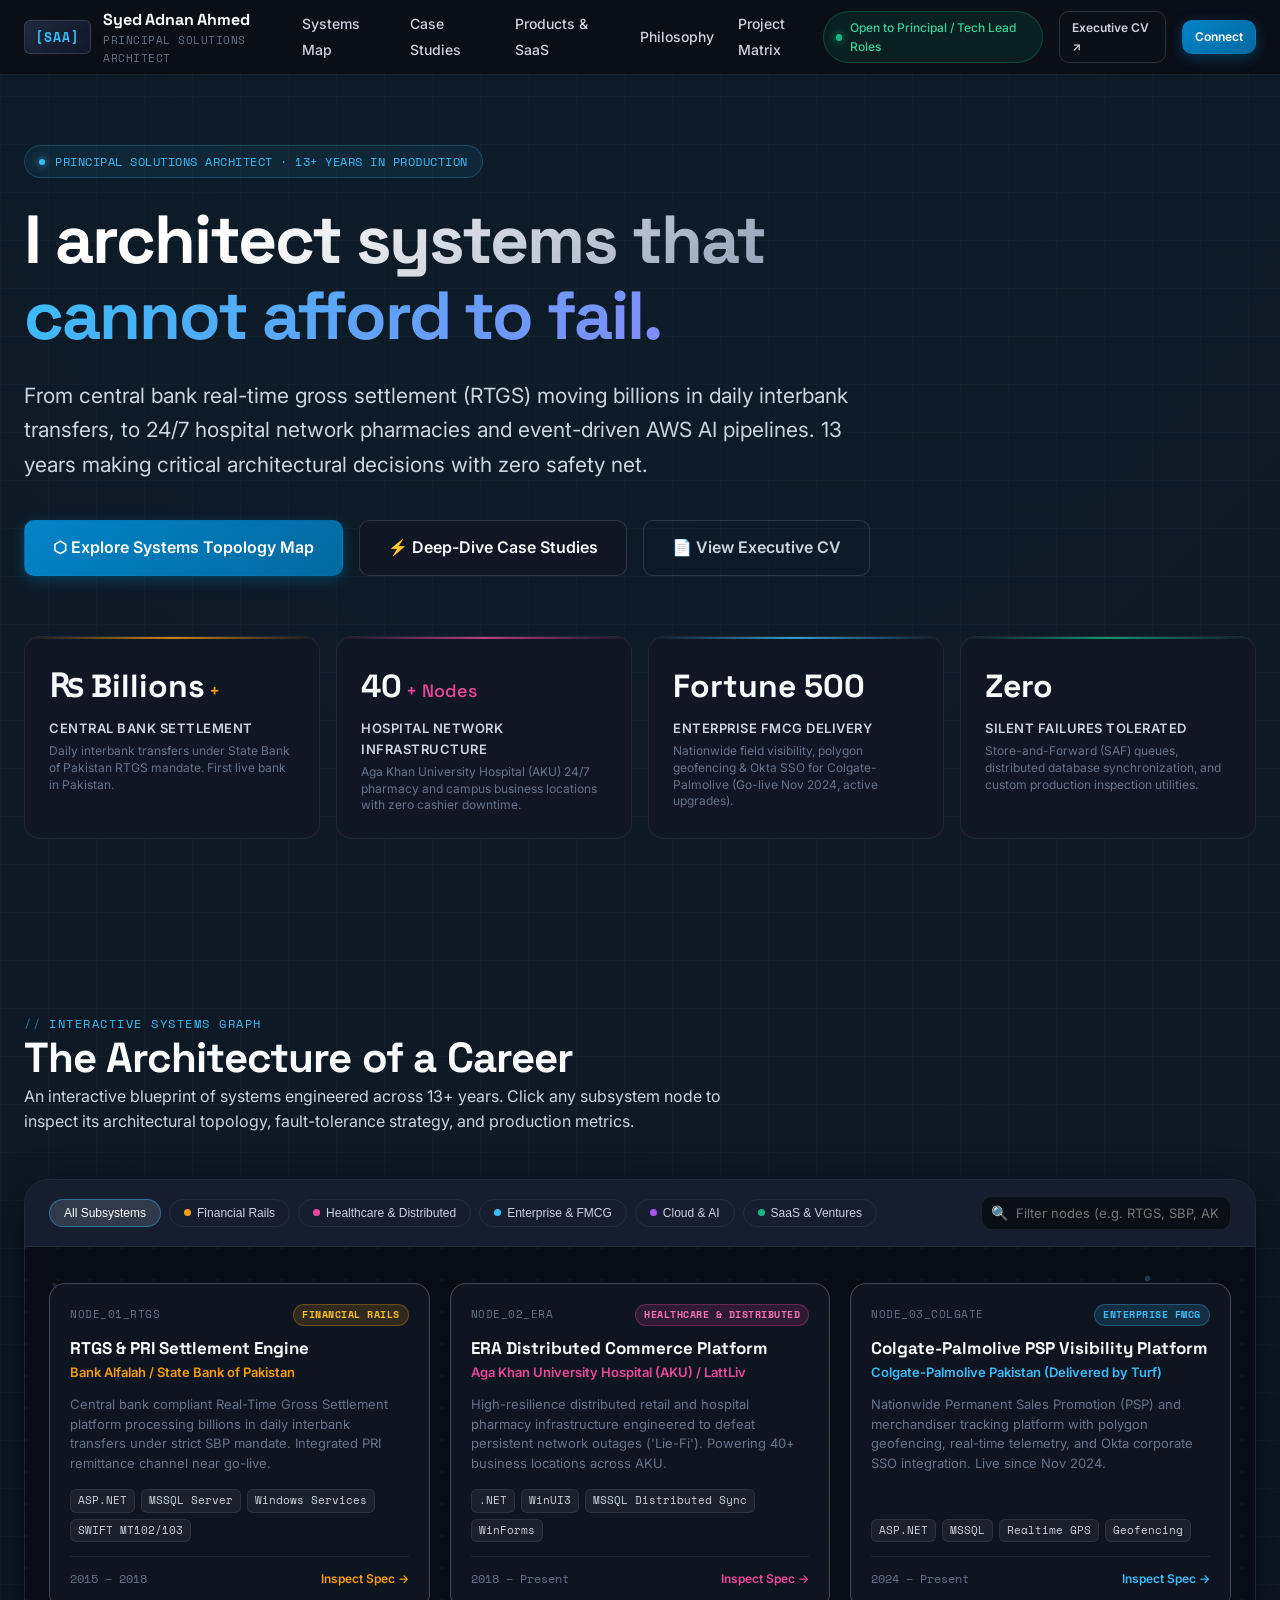
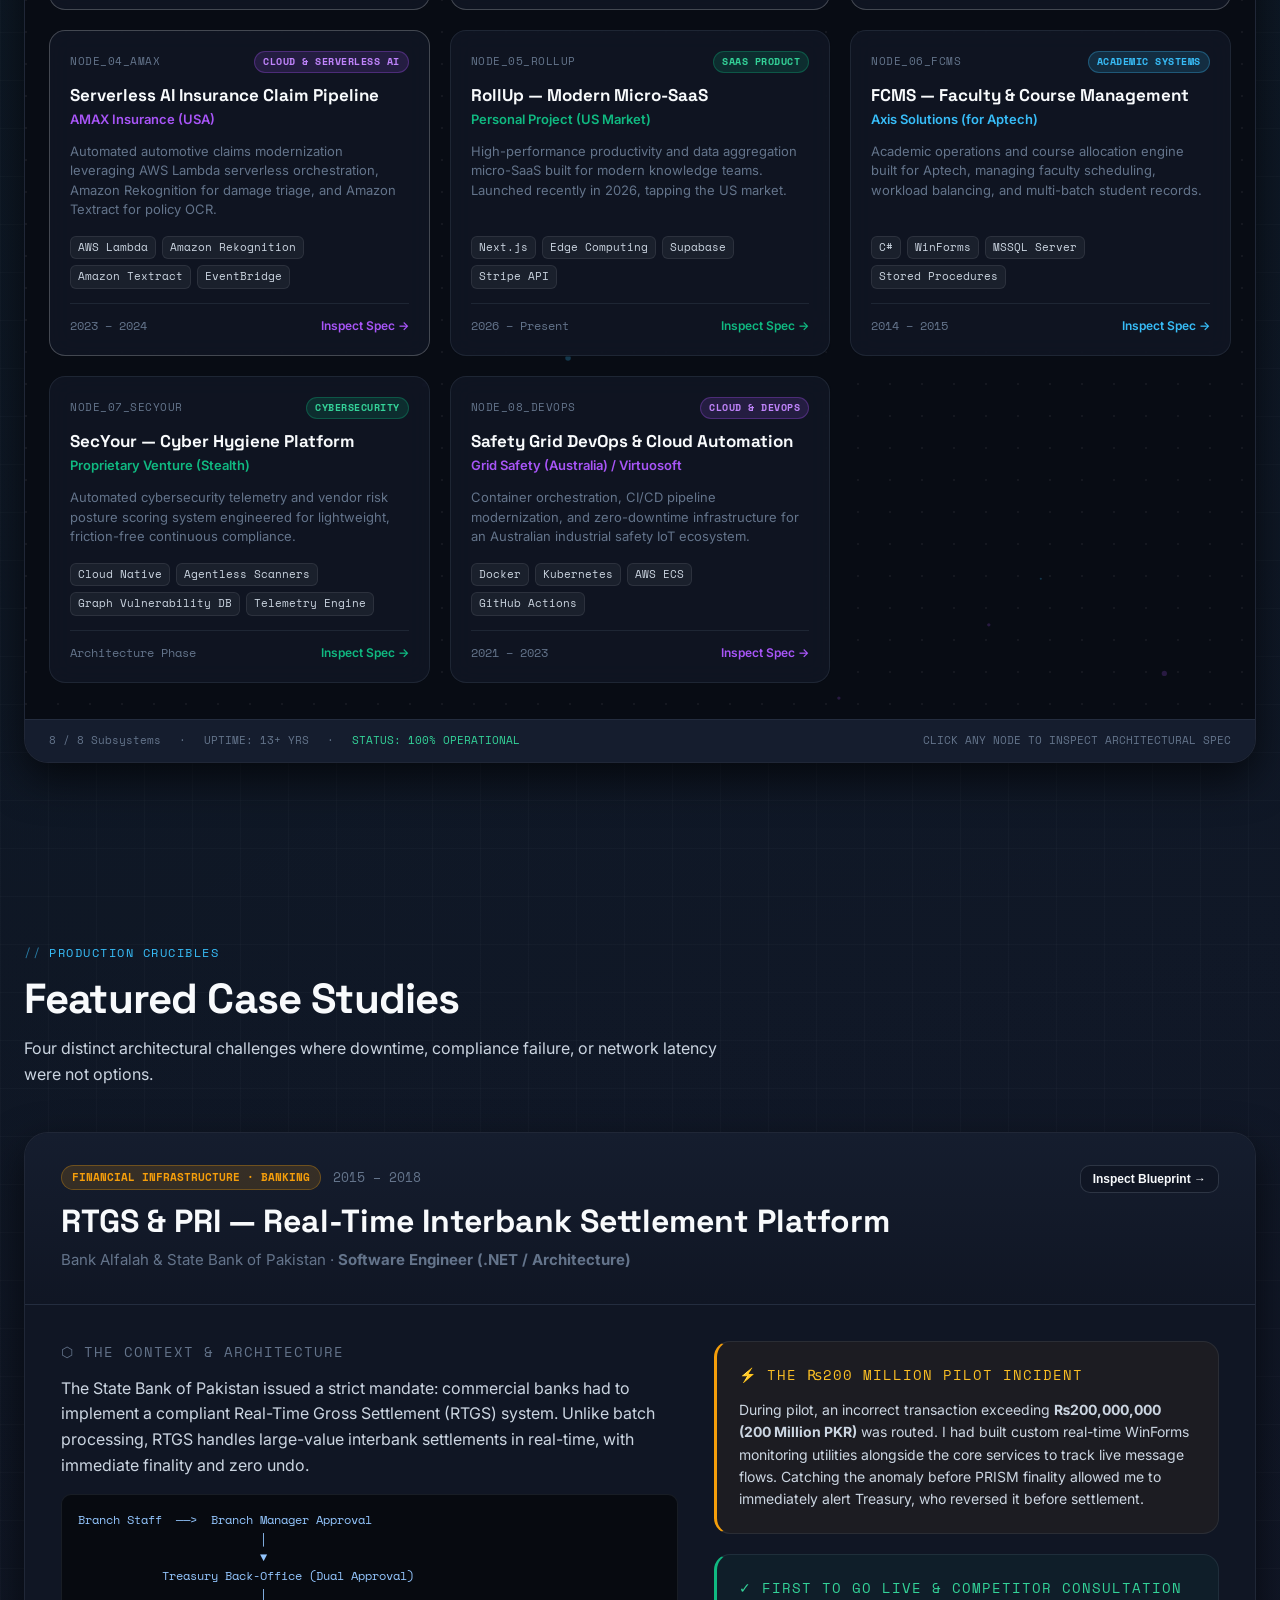
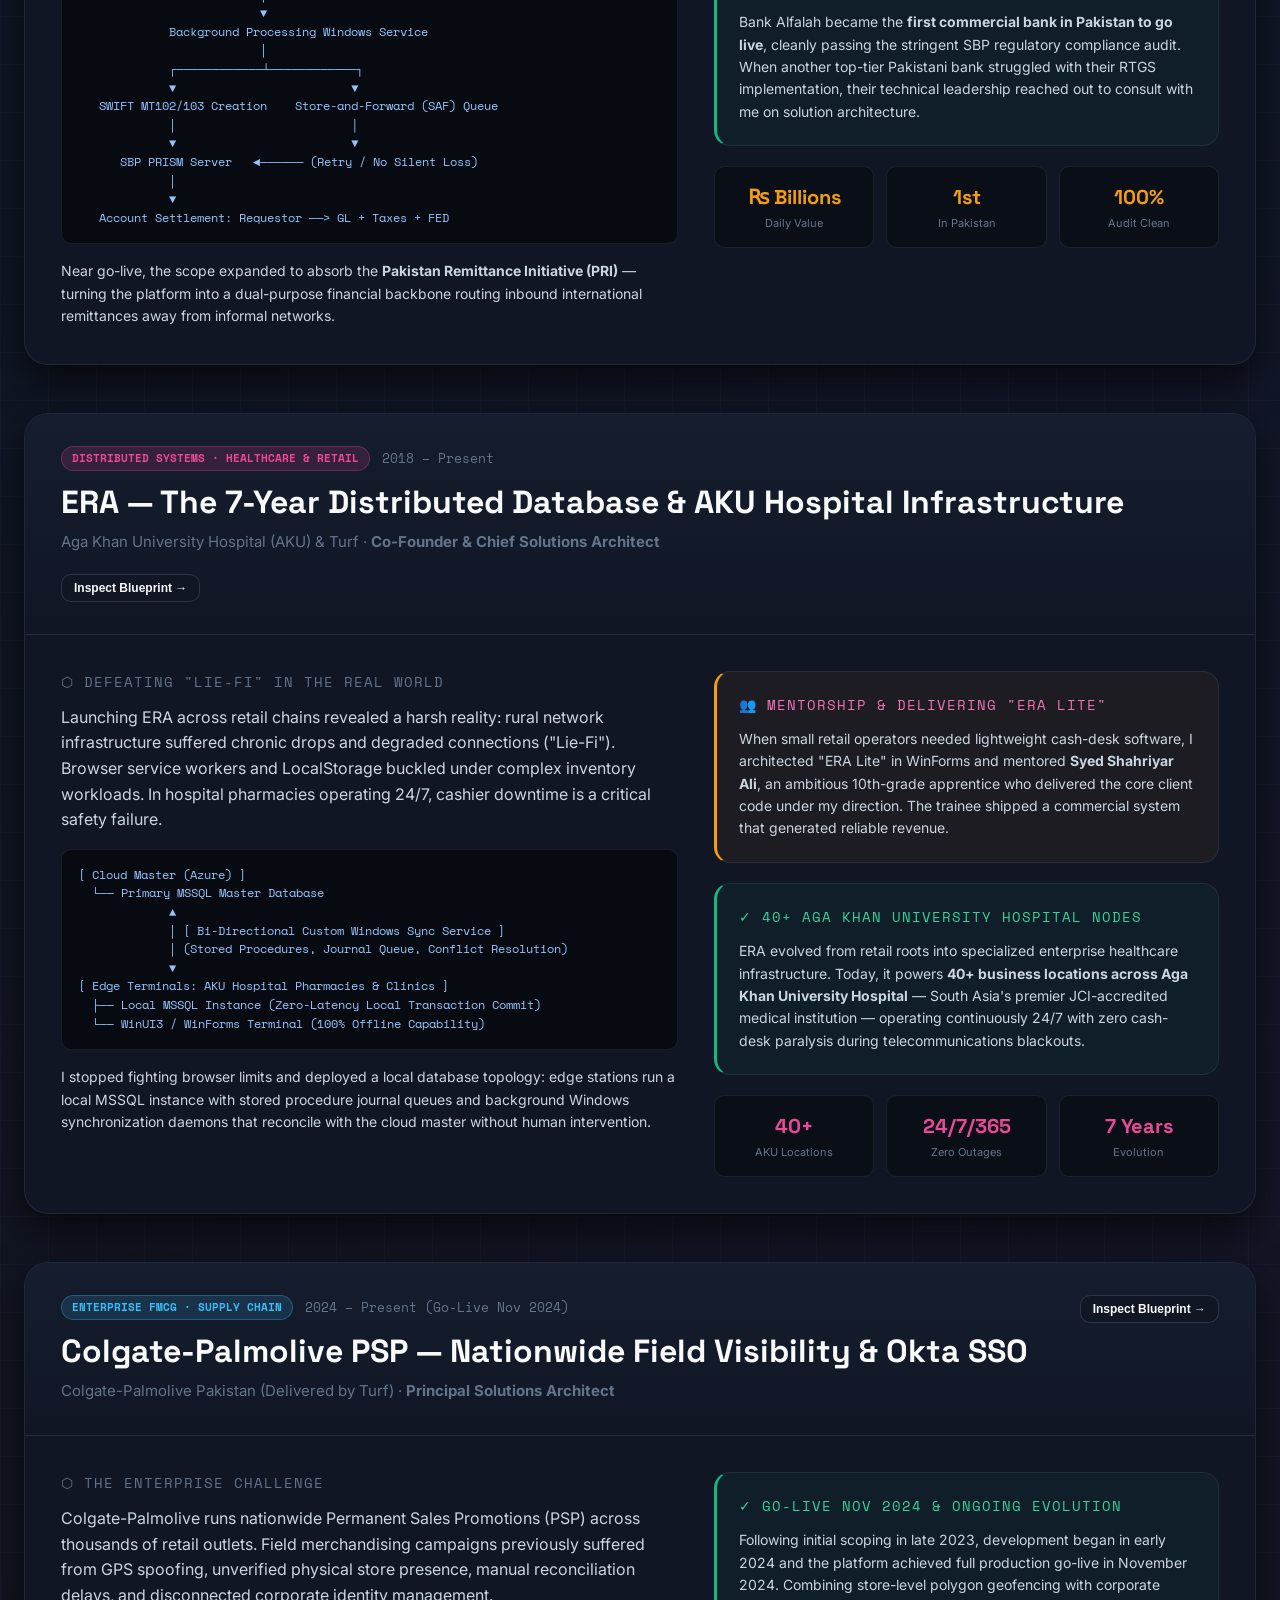
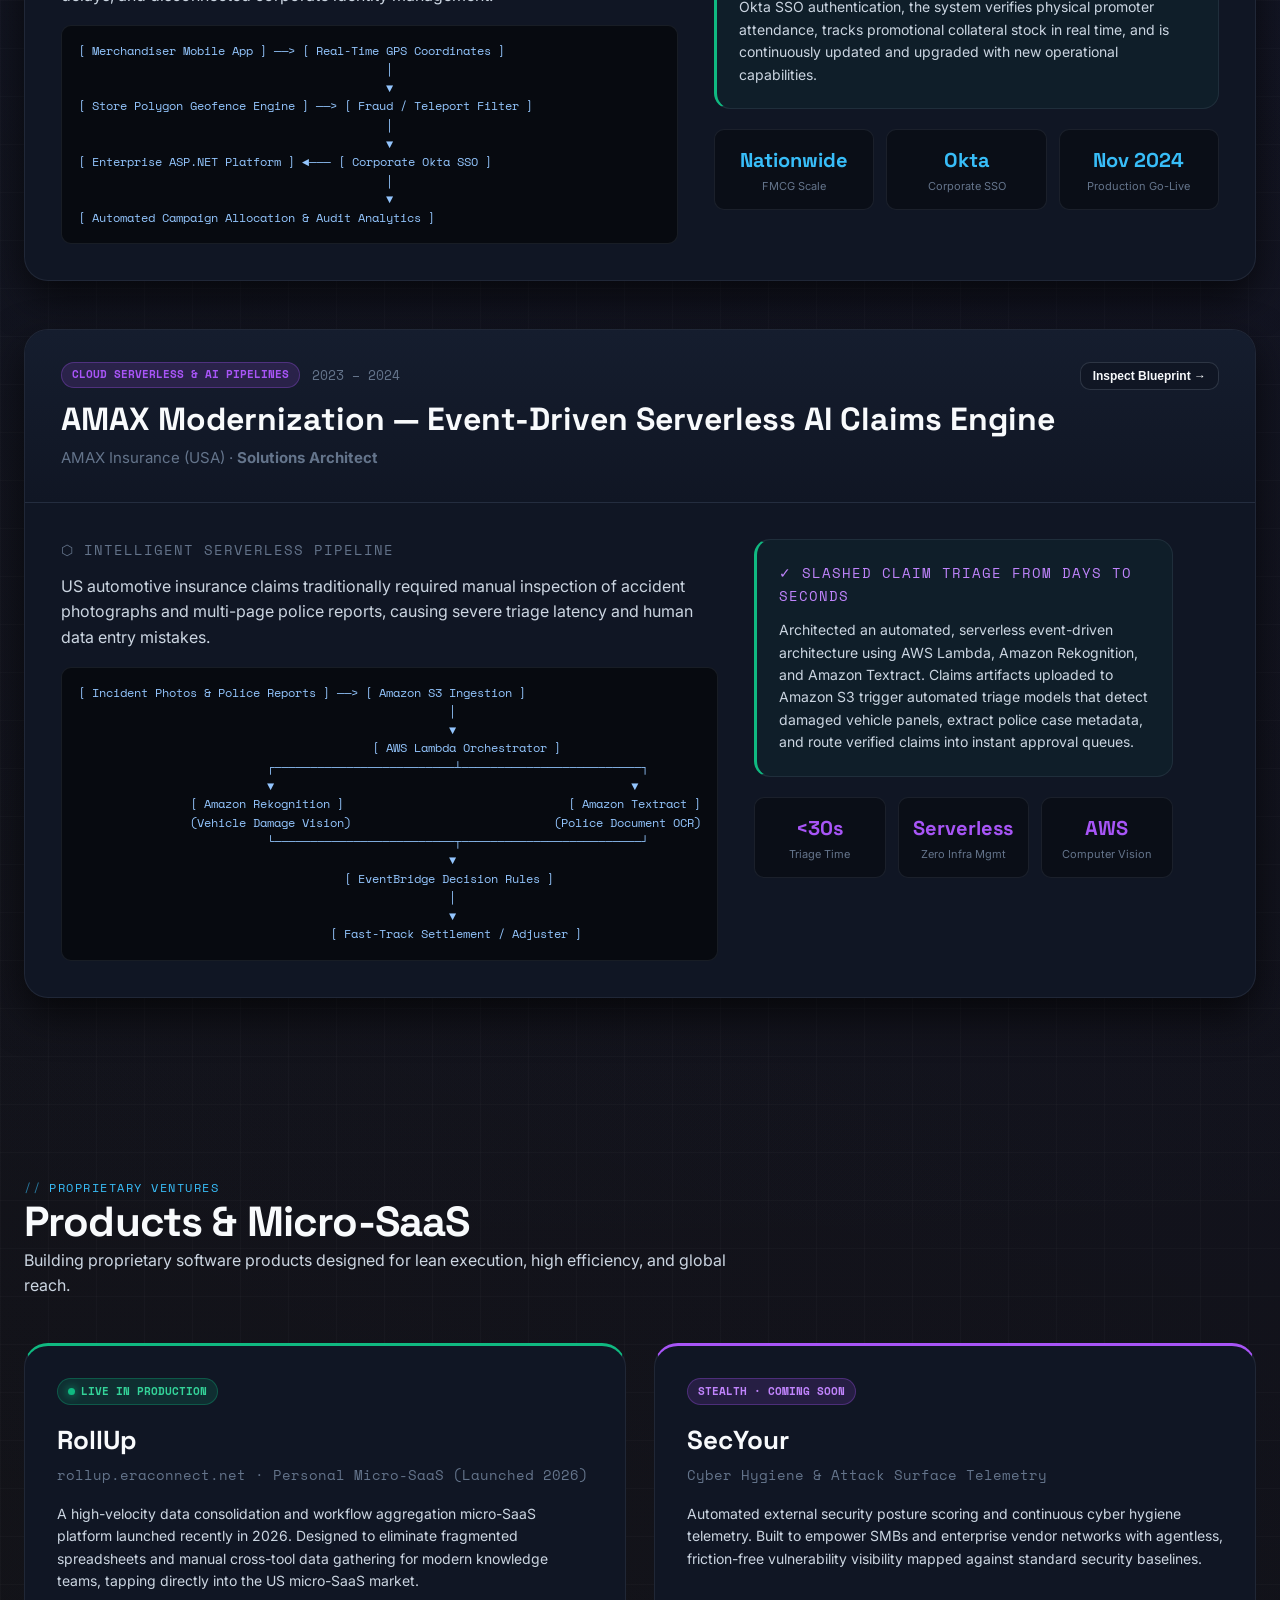
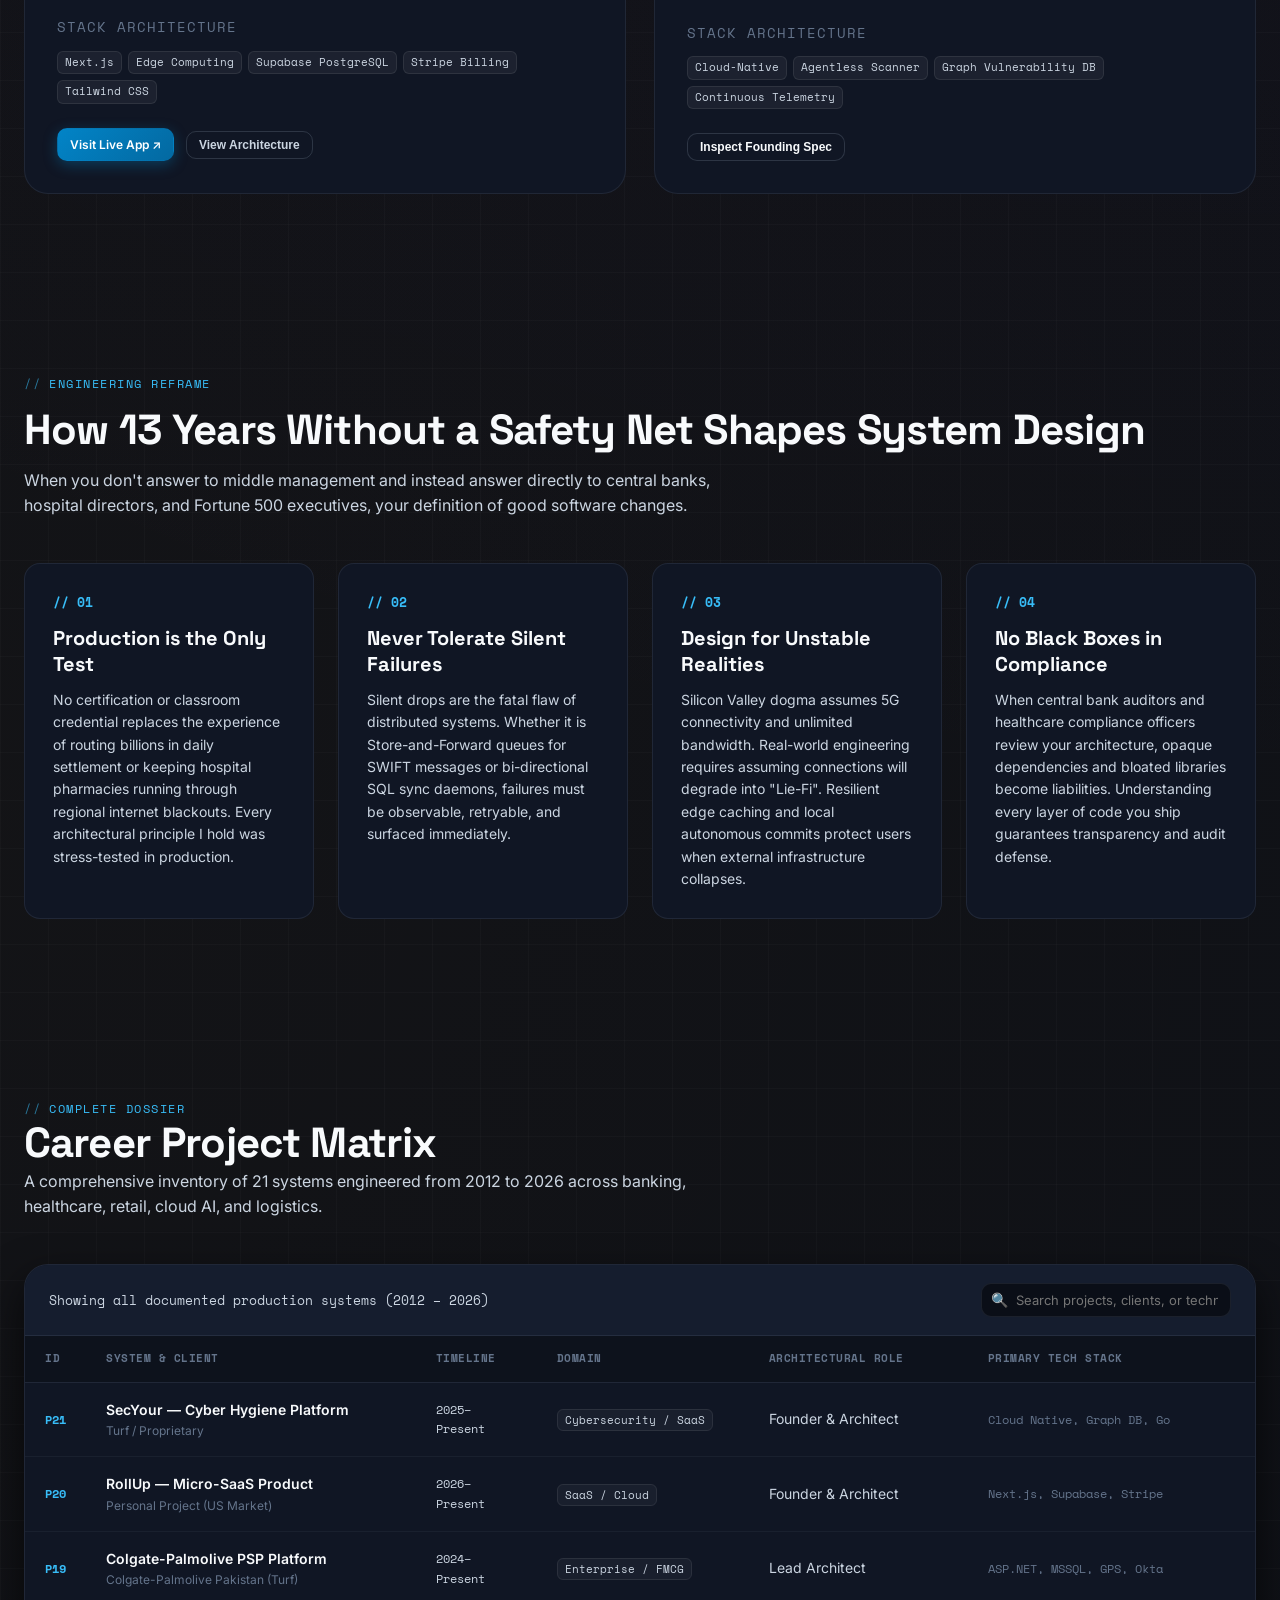
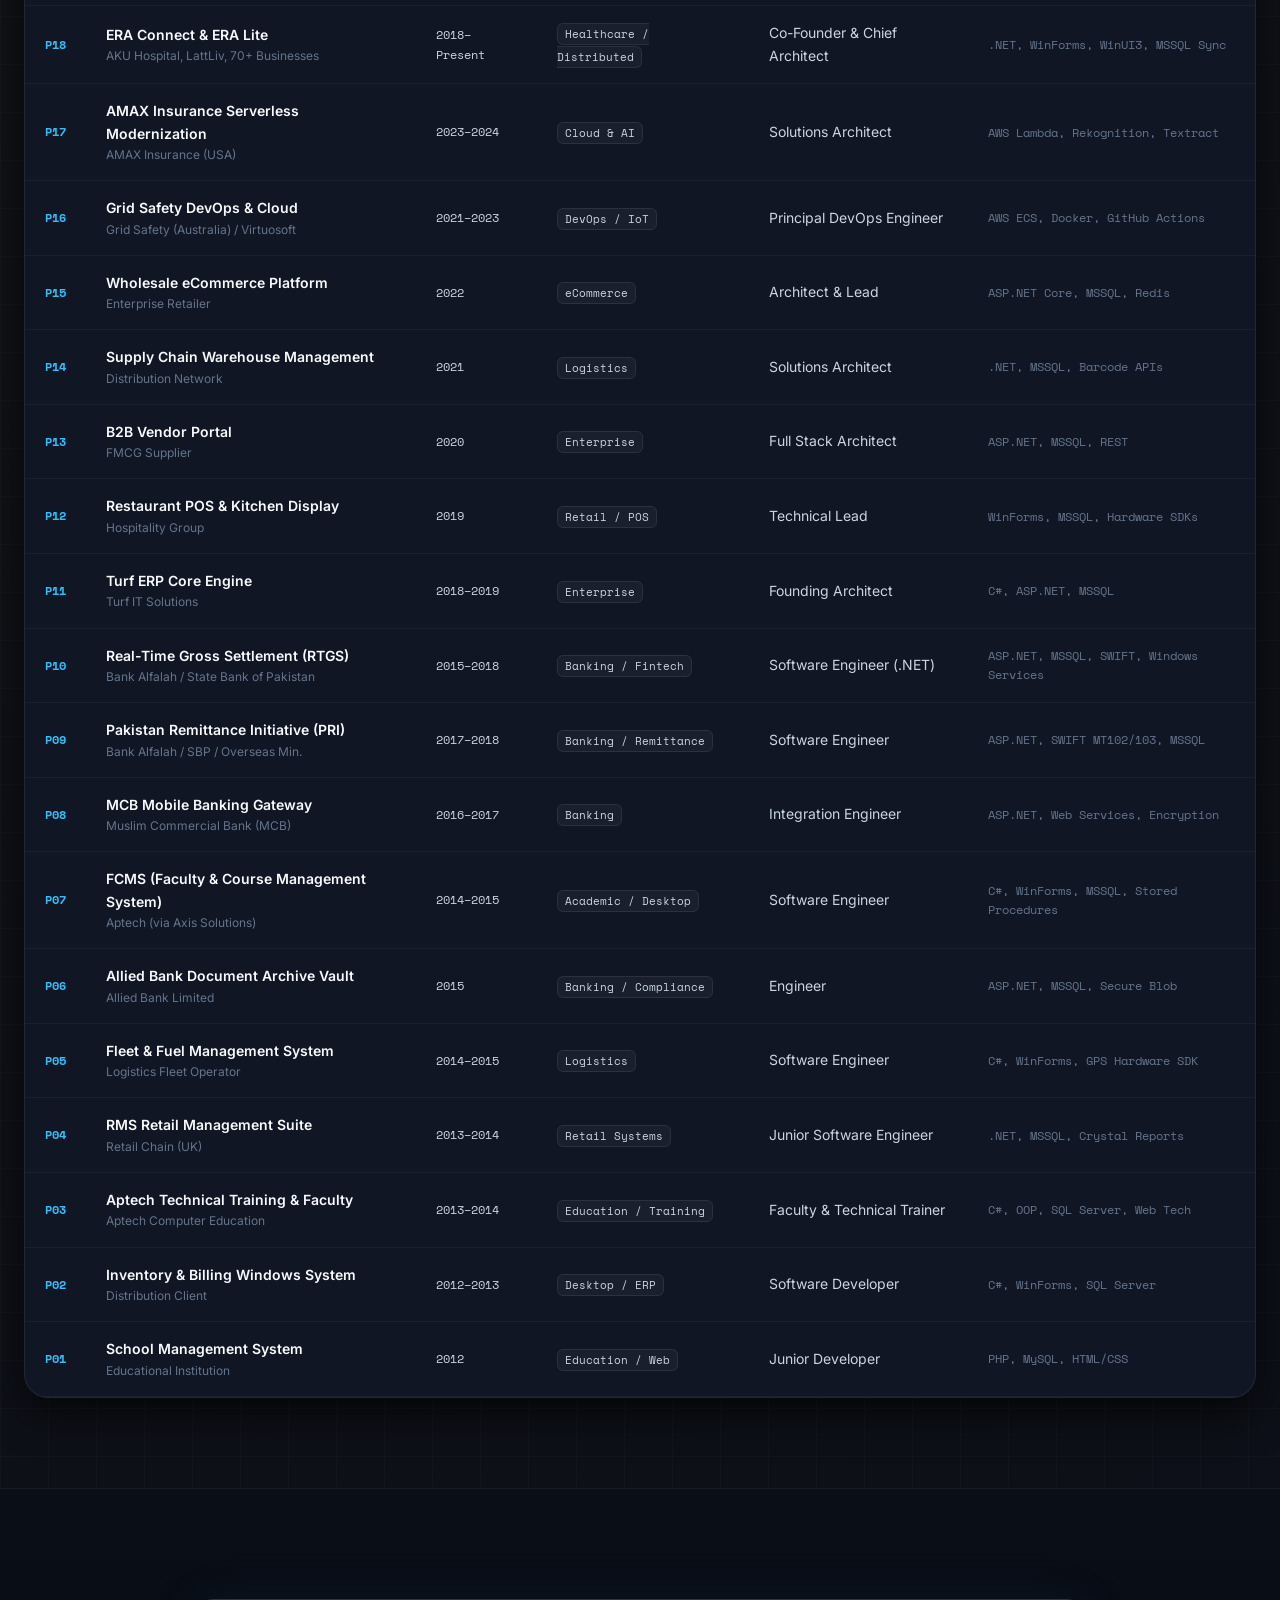
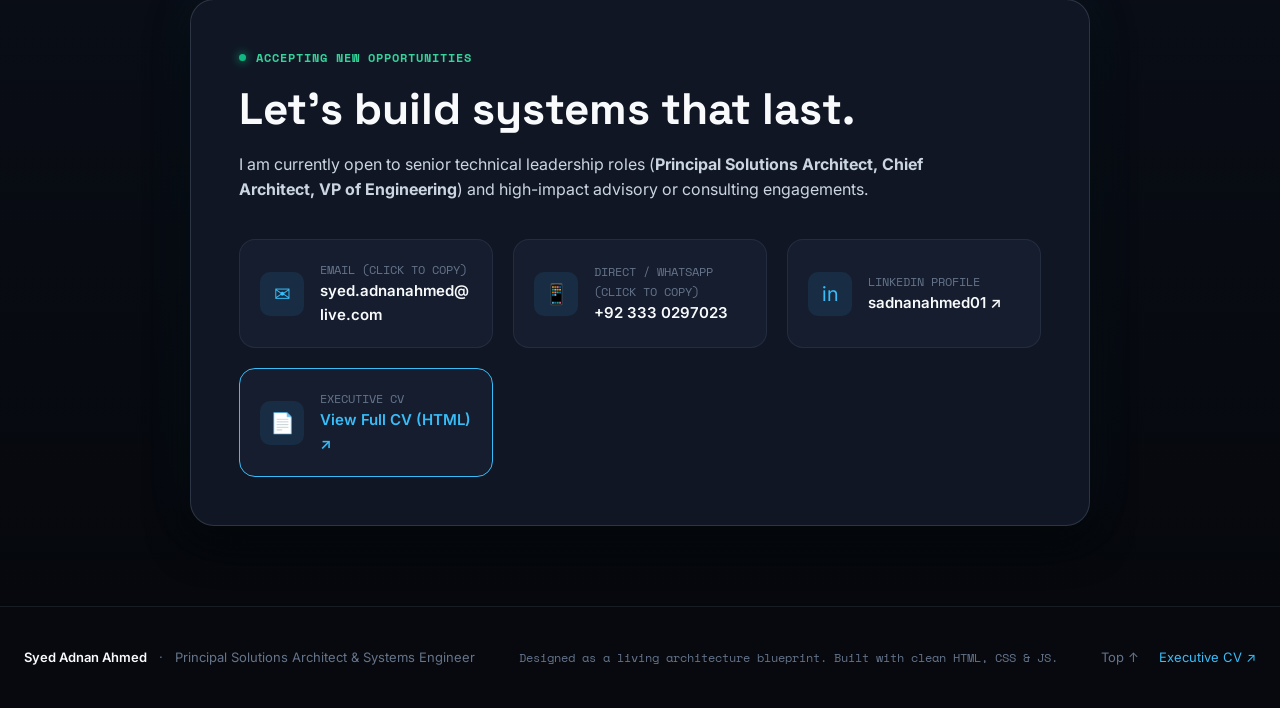
==== commit 3f9b7f93: "ATS-compliant CV overhaul: remove em dashes, separate RollUp as personal project, clean standard for" ====
--- a/index.html
+++ b/index.html
@@ -535,7 +535,7 @@
           </div>
 
           <h3 class="product-title">RollUp</h3>
-          <div class="product-subtitle mono">rollup.eraconnect.net · Micro-SaaS (Launched 2026)</div>
+          <div class="product-subtitle mono">rollup.eraconnect.net · Personal Micro-SaaS (Launched 2026)</div>
           
           <p class="product-desc">
             A high-velocity data consolidation and workflow aggregation micro-SaaS platform launched recently in 2026. Designed to eliminate fragmented spreadsheets and manual cross-tool data gathering for modern knowledge teams, tapping directly into the US micro-SaaS market.
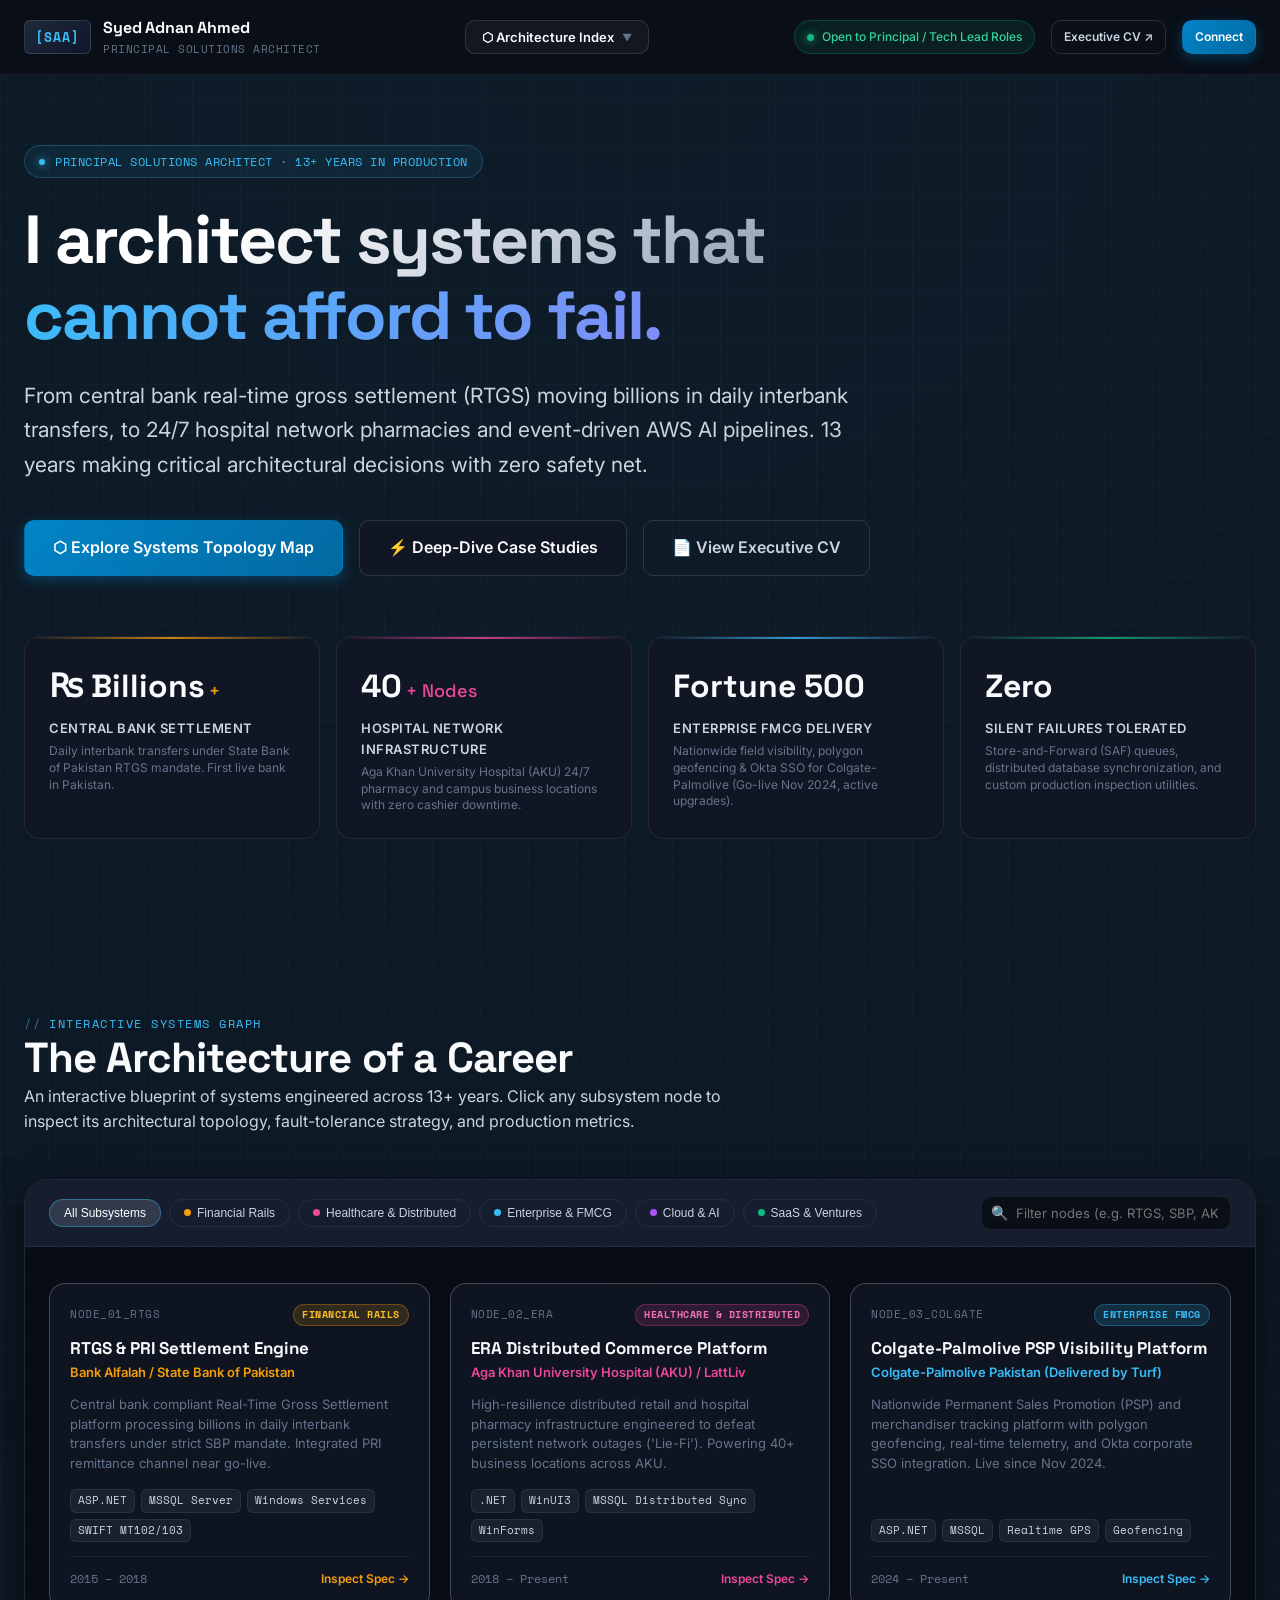
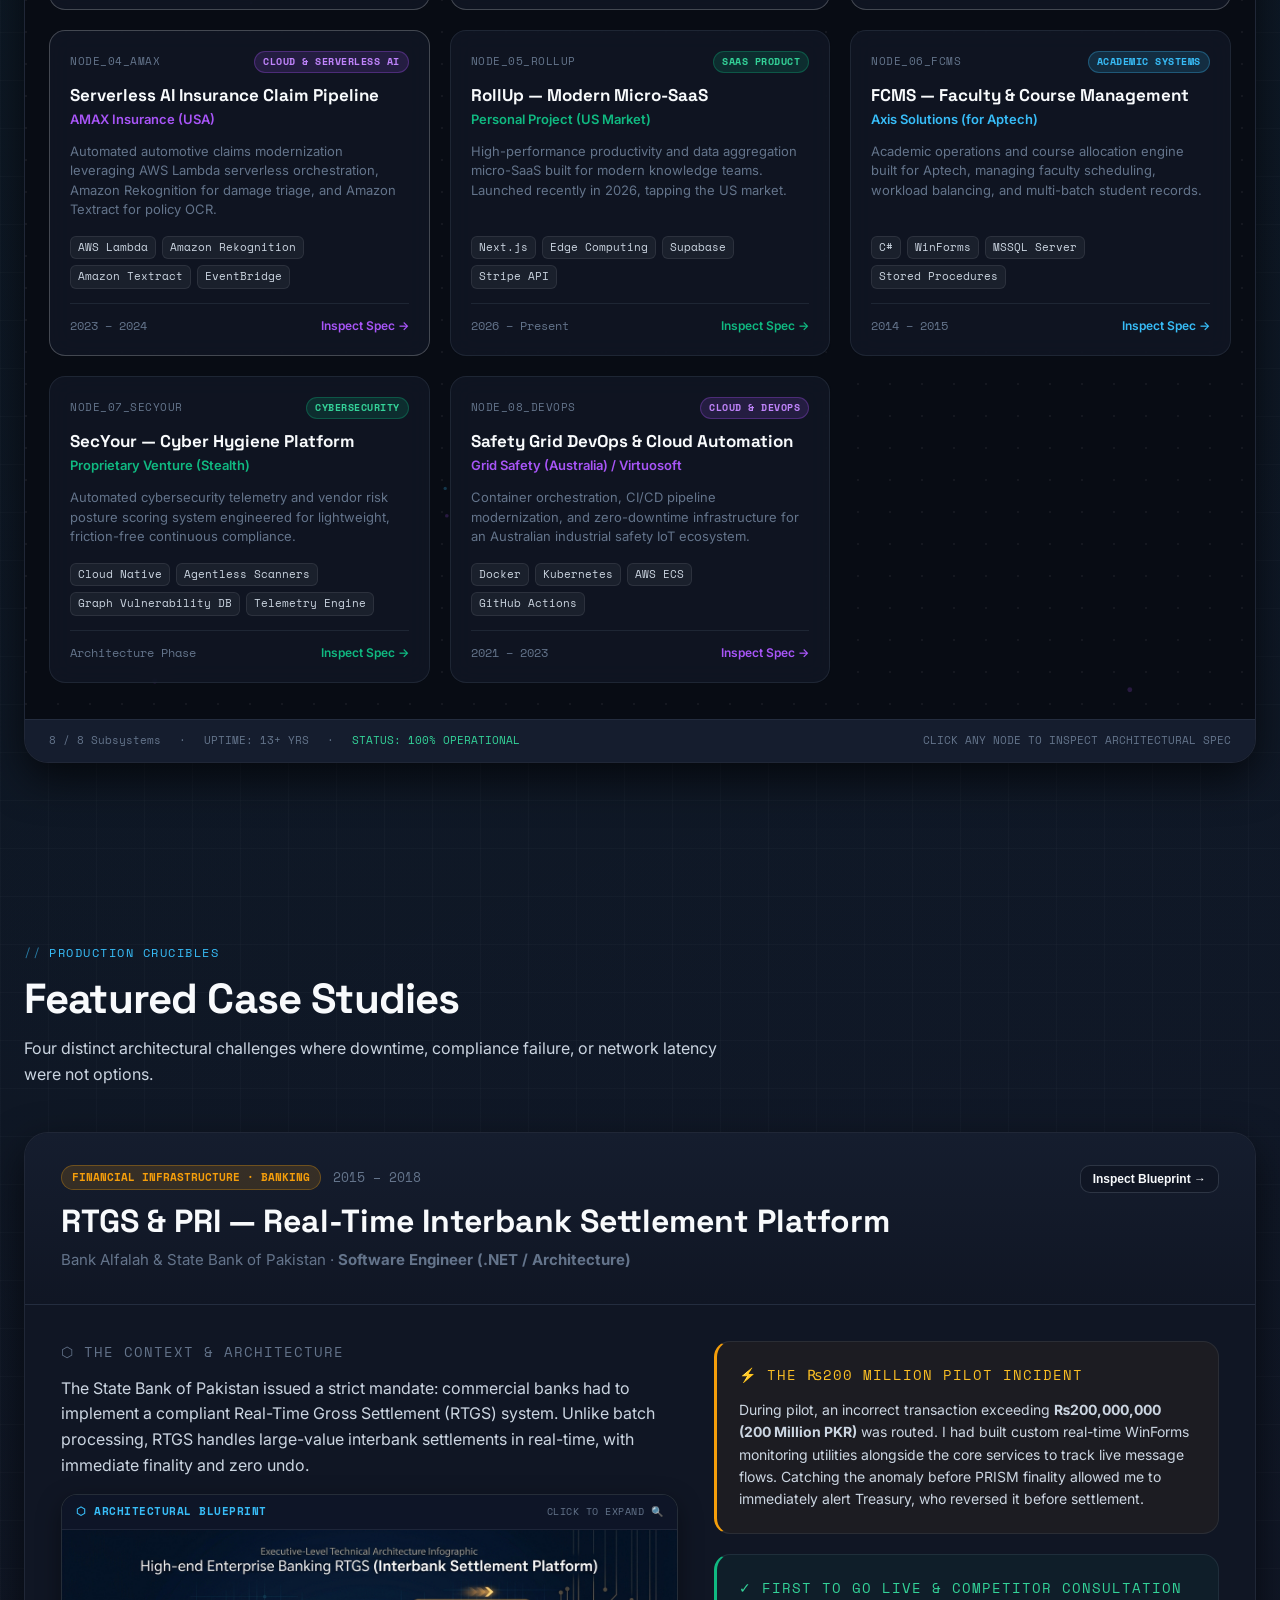
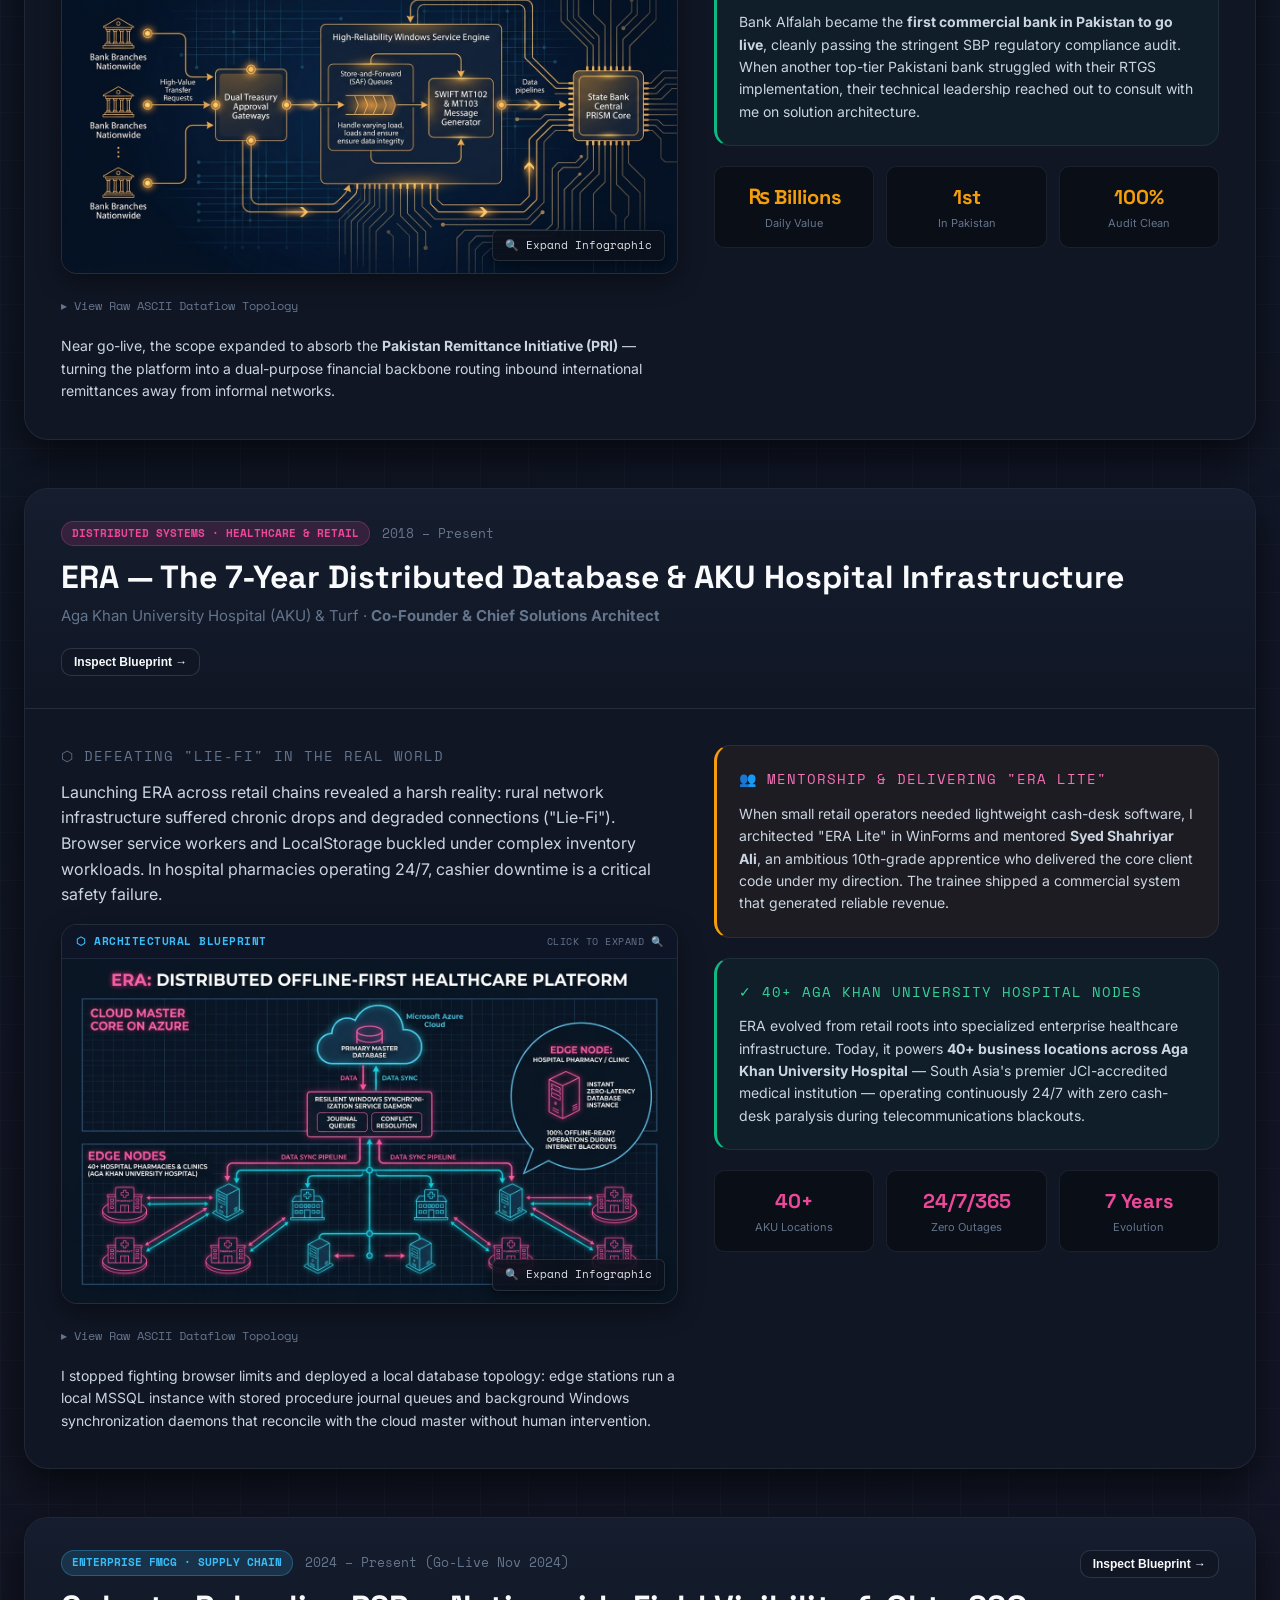
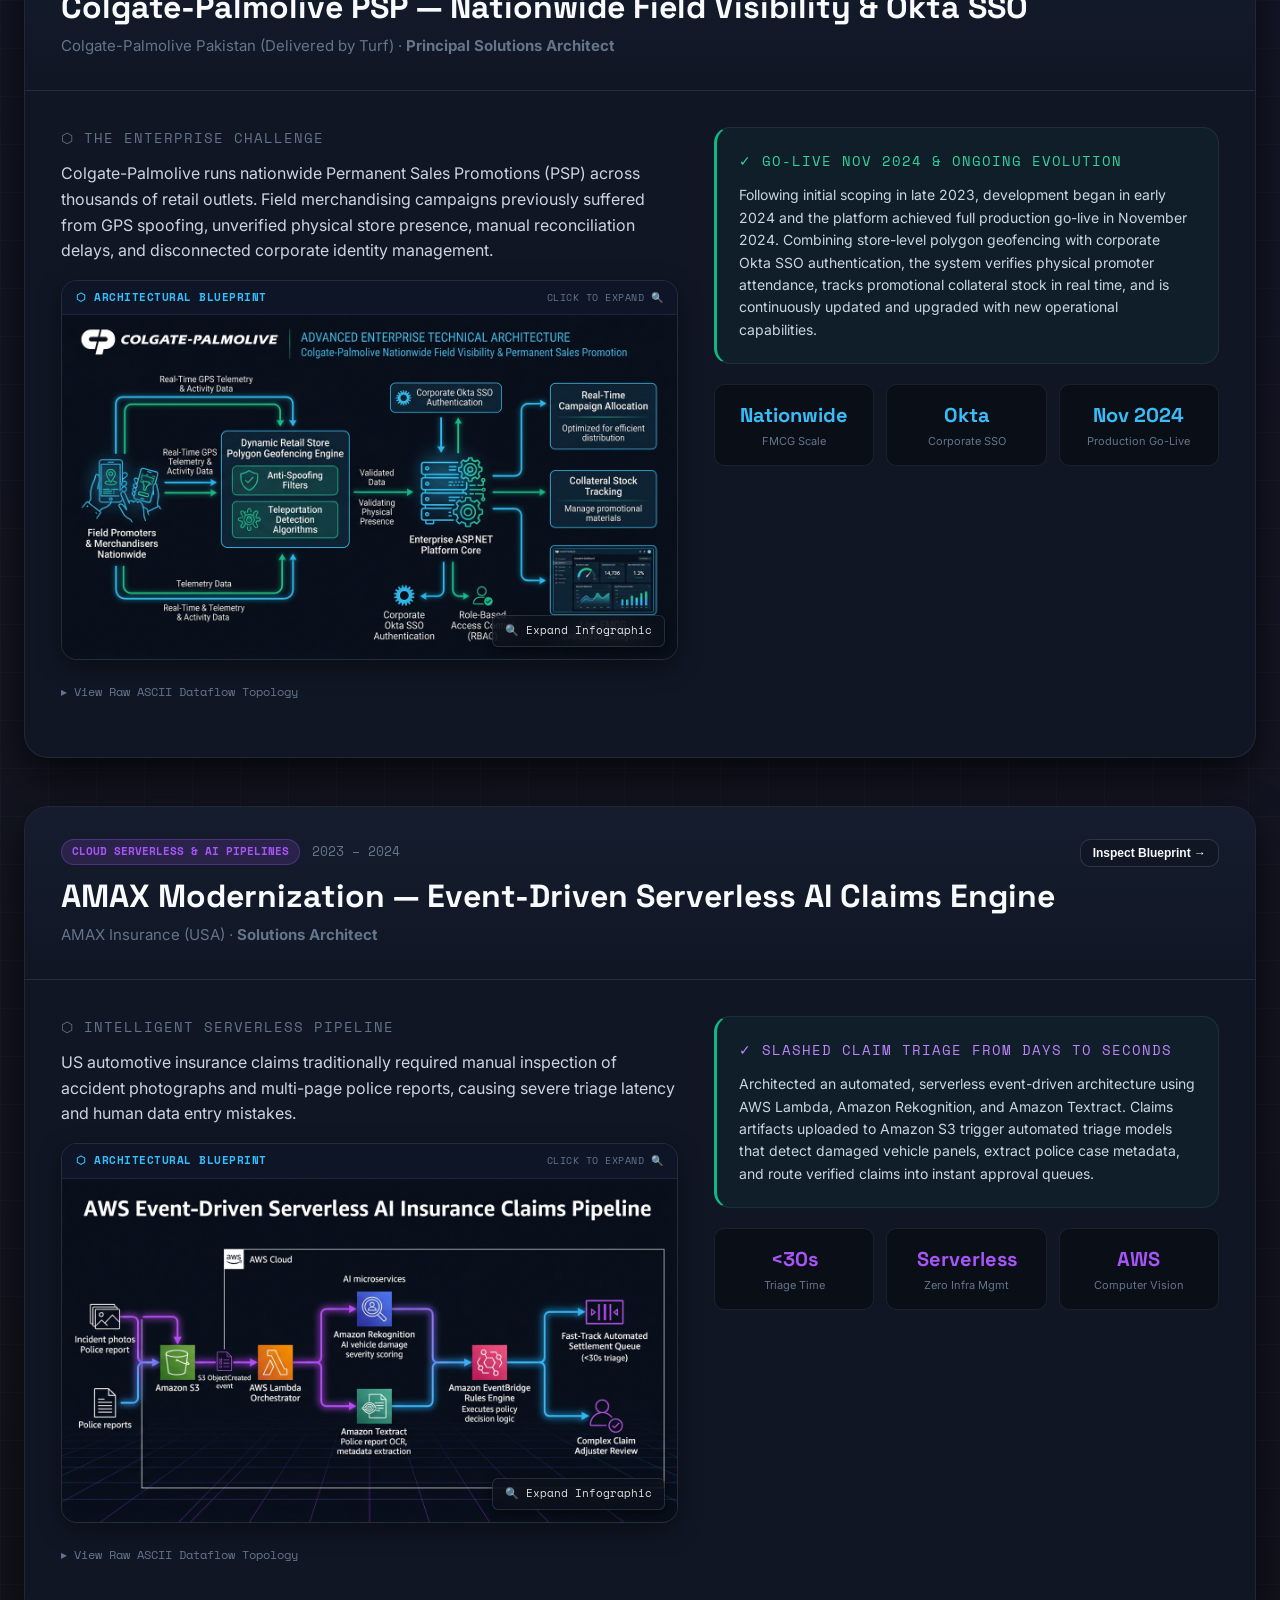
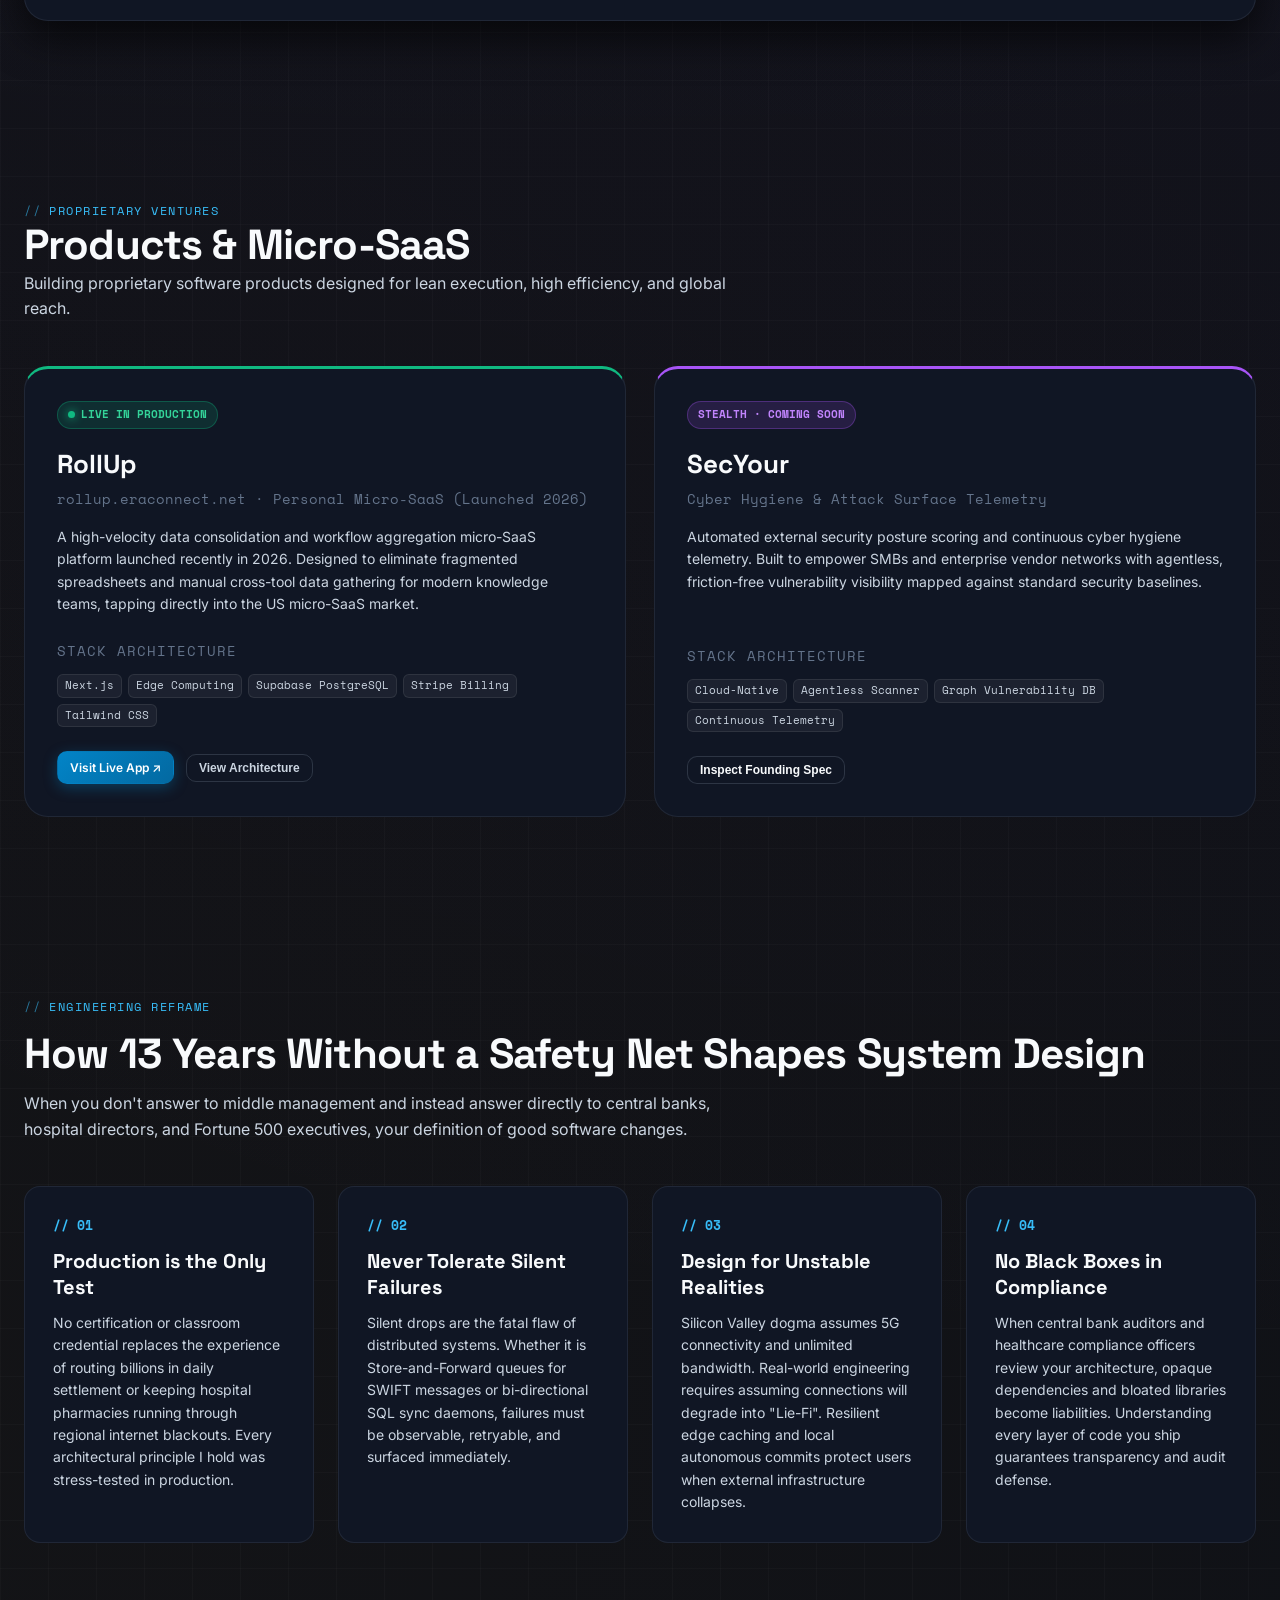
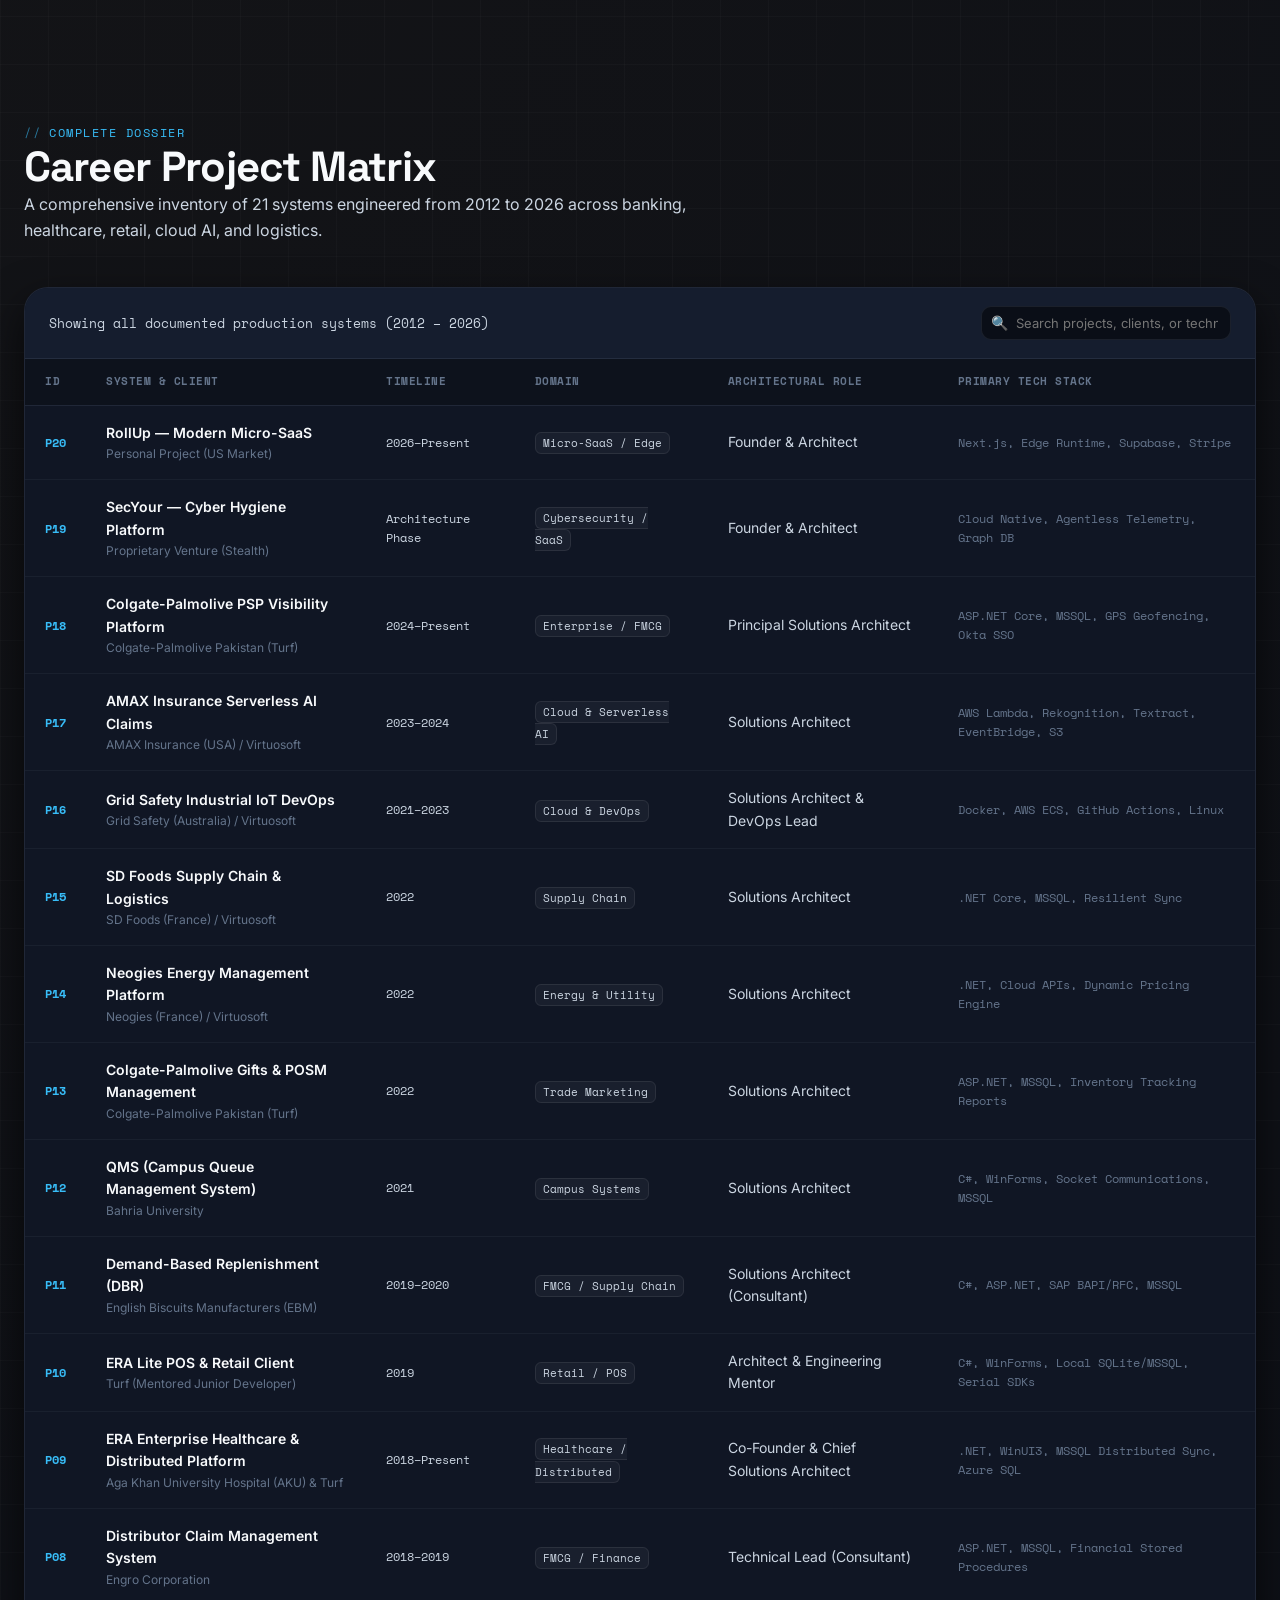
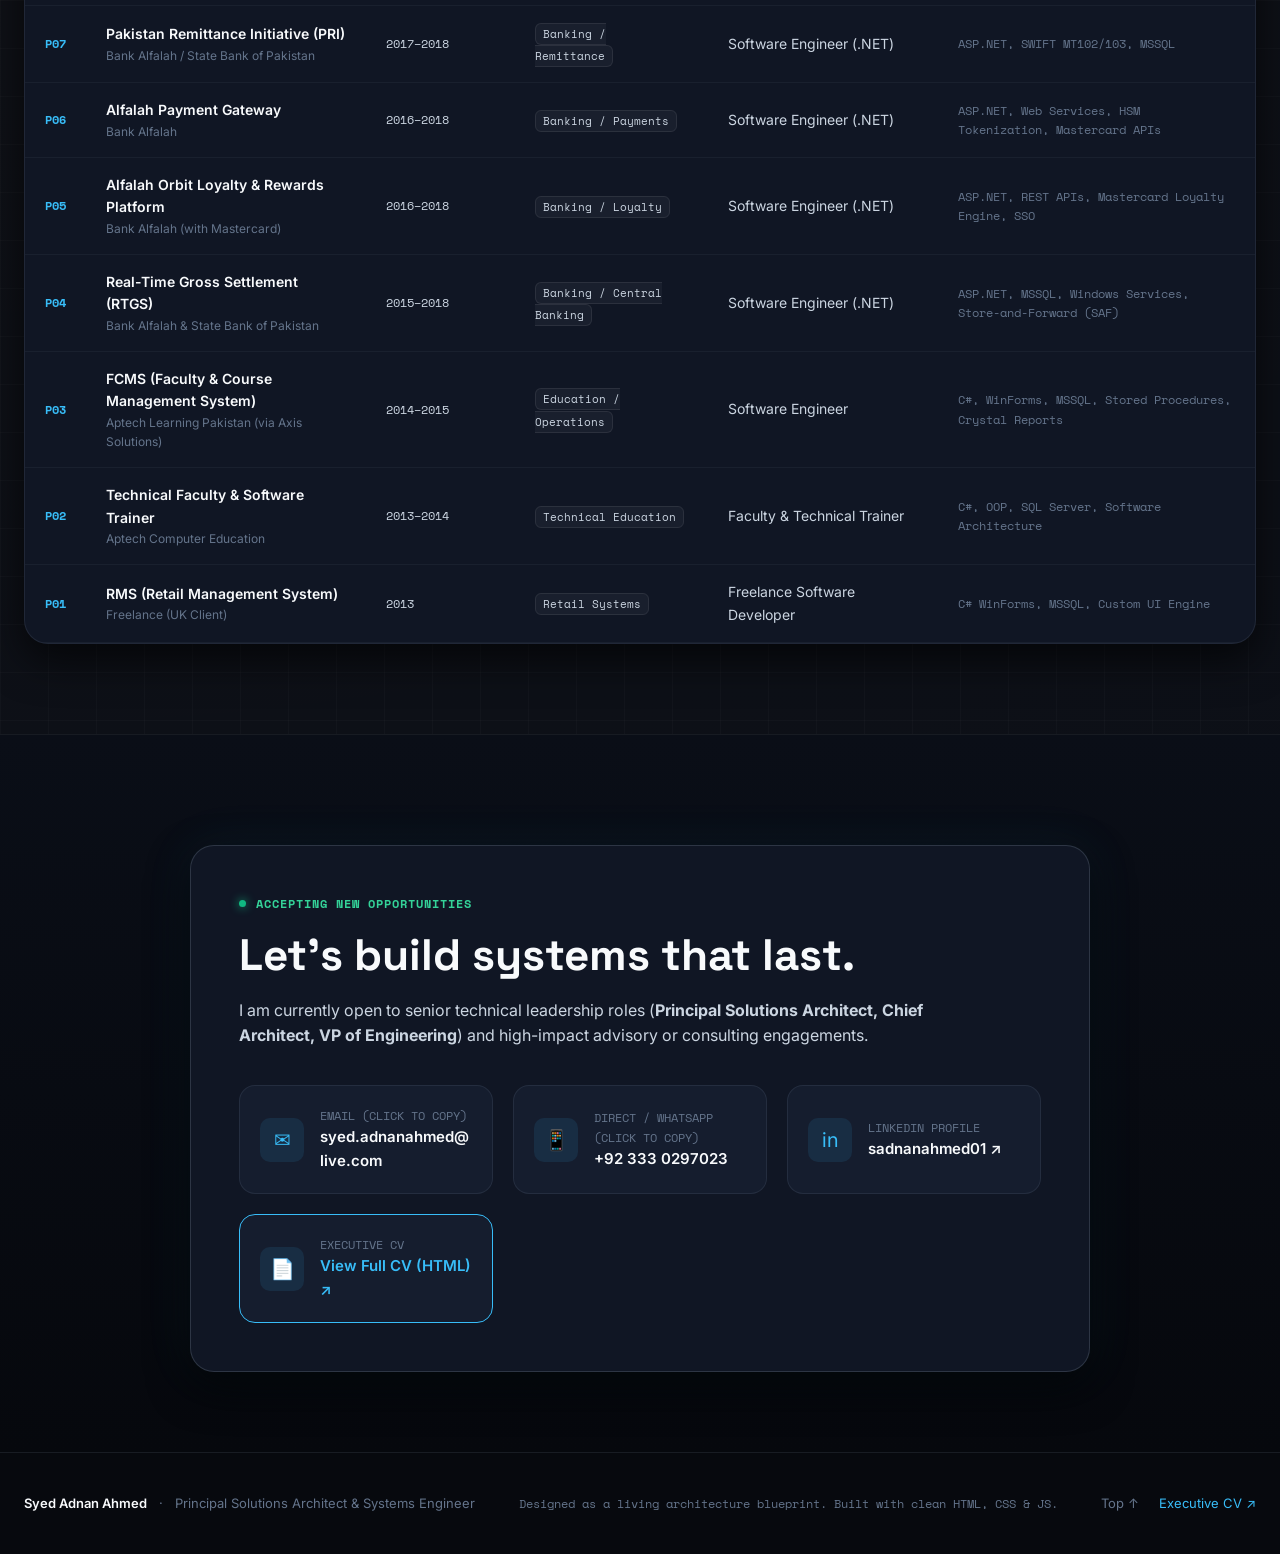
==== commit b36a6b48: "infographics, header and stuff" ====
--- a/index.html
+++ b/index.html
@@ -27,15 +27,51 @@
         </div>
       </a>
 
-      <nav>
-        <ul class="nav-links">
-          <li><a href="#systems-map" class="nav-link">Systems Map</a></li>
-          <li><a href="#case-studies" class="nav-link">Case Studies</a></li>
-          <li><a href="#products" class="nav-link">Products & SaaS</a></li>
-          <li><a href="#philosophy" class="nav-link">Philosophy</a></li>
-          <li><a href="#career-matrix" class="nav-link">Project Matrix</a></li>
-        </ul>
-      </nav>
+      <!-- Stacked Systems Index Navigation -->
+      <div class="nav-dropdown-wrapper">
+        <button class="nav-dropdown-trigger" id="nav-dropdown-trigger" aria-expanded="false" aria-haspopup="true">
+          <span>⬡ Architecture Index</span>
+          <span class="dropdown-chevron">▼</span>
+        </button>
+        <div class="nav-dropdown-menu" id="nav-dropdown-menu">
+          <div class="dropdown-header mono">EXPLORE ARCHITECTURE DOMAINS</div>
+          <a href="#systems-map" class="dropdown-item">
+            <span class="dropdown-item-icon">🌐</span>
+            <div>
+              <div class="dropdown-item-title">Systems Topology Map</div>
+              <div class="dropdown-item-desc">Interactive nodes across Fintech, AI, Enterprise & Health</div>
+            </div>
+          </a>
+          <a href="#case-studies" class="dropdown-item">
+            <span class="dropdown-item-icon">⚡</span>
+            <div>
+              <div class="dropdown-item-title">Deep-Dive Case Studies</div>
+              <div class="dropdown-item-desc">State Bank RTGS & Colgate-Palmolive (Turf)</div>
+            </div>
+          </a>
+          <a href="#products" class="dropdown-item">
+            <span class="dropdown-item-icon">🚀</span>
+            <div>
+              <div class="dropdown-item-title">Products & SaaS</div>
+              <div class="dropdown-item-desc">RollUp (2026 Micro-SaaS) & SecYour Cloud Security</div>
+            </div>
+          </a>
+          <a href="#philosophy" class="dropdown-item">
+            <span class="dropdown-item-icon">⚖️</span>
+            <div>
+              <div class="dropdown-item-title">Engineering Philosophy</div>
+              <div class="dropdown-item-desc">Architectural principles, zero safety nets & trade-offs</div>
+            </div>
+          </a>
+          <a href="#career-matrix" class="dropdown-item">
+            <span class="dropdown-item-icon">📊</span>
+            <div>
+              <div class="dropdown-item-title">Project & Career Matrix</div>
+              <div class="dropdown-item-desc">13+ years audit log across roles, stacks & clients</div>
+            </div>
+          </a>
+        </div>
+      </div>
 
       <div class="header-actions">
         <div class="status-pill">
@@ -48,6 +84,36 @@
       </div>
     </div>
   </header>
+
+  <!-- Floating Architecture Timeline Dock (Linear / Vercel style) -->
+  <nav class="timeline-nav-dock" id="timeline-dock" aria-label="Quick Timeline Navigation">
+    <div class="dock-inner">
+      <a href="#systems-map" class="dock-link" data-section="systems-map">
+        <span class="dock-icon">🌐</span>
+        <span>Topology</span>
+      </a>
+      <span class="dock-divider">/</span>
+      <a href="#case-studies" class="dock-link" data-section="case-studies">
+        <span class="dock-icon">⚡</span>
+        <span>Case Studies</span>
+      </a>
+      <span class="dock-divider">/</span>
+      <a href="#products" class="dock-link" data-section="products">
+        <span class="dock-icon">🚀</span>
+        <span>Products</span>
+      </a>
+      <span class="dock-divider">/</span>
+      <a href="#philosophy" class="dock-link" data-section="philosophy">
+        <span class="dock-icon">⚖️</span>
+        <span>Philosophy</span>
+      </a>
+      <span class="dock-divider">/</span>
+      <a href="#career-matrix" class="dock-link" data-section="career-matrix">
+        <span class="dock-icon">📊</span>
+        <span>Matrix</span>
+      </a>
+    </div>
+  </nav>
 
   <!-- Mobile Navigation Drawer -->
   <div class="mobile-nav" id="mobile-nav">
@@ -57,9 +123,11 @@
       <li><a href="#products" class="mobile-nav-link">Products & SaaS</a></li>
       <li><a href="#philosophy" class="mobile-nav-link">Philosophy</a></li>
       <li><a href="#career-matrix" class="mobile-nav-link">Project Matrix</a></li>
-      <li><a href="cv.html" target="_blank" class="mobile-nav-link" style="color: var(--enterprise);">View Executive CV (HTML) ↗</a></li>
-      <li><a href="#contact" class="mobile-nav-link" style="color: var(--enterprise);">Contact / Hire</a></li>
     </ul>
+    <div class="mobile-nav-actions">
+      <a href="cv.html" target="_blank" class="btn btn-outline" style="width: 100%; justify-content: center;">Executive CV ↗</a>
+      <a href="#contact" class="btn btn-primary" style="width: 100%; justify-content: center;">Connect / Hire</a>
+    </div>
   </div>
 
   <!-- Hero Section -->
@@ -235,23 +303,43 @@
                 The State Bank of Pakistan issued a strict mandate: commercial banks had to implement a compliant Real-Time Gross Settlement (RTGS) system. Unlike batch processing, RTGS handles large-value interbank settlements in real-time, with immediate finality and zero undo.
               </p>
               
-              <div class="arch-diagram-box">Branch Staff  ──>  Branch Manager Approval
-                          │
-                          ▼
-            Treasury Back-Office (Dual Approval)
-                          │
-                          ▼
-             Background Processing Windows Service
-                          │
-             ┌────────────┴────────────┐
-             ▼                         ▼
-   SWIFT MT102/103 Creation    Store-and-Forward (SAF) Queue
-             │                         │
-             ▼                         ▼
-      SBP PRISM Server   ◄────── (Retry / No Silent Loss)
-             │
-             ▼
-   Account Settlement: Requestor ──> GL + Taxes + FED</div>
+              <!-- Architecture Infographic -->
+              <div class="case-study-infographic-card">
+                <div class="infographic-top-bar">
+                  <span class="infographic-tag">⬡ ARCHITECTURAL BLUEPRINT</span>
+                  <span class="expand-hint mono">CLICK TO EXPAND 🔍</span>
+                </div>
+                <a href="assets/images/rtgs-infographic.jpg" class="infographic-img-link" onclick="openInfographicLightbox('assets/images/rtgs-infographic.jpg', 'RTGS & PRI — Real-Time Interbank Settlement Architecture'); return false;">
+                  <img src="assets/images/rtgs-infographic.jpg" alt="RTGS and PRI Interbank Settlement Architecture Infographic" class="case-study-infographic-img" loading="lazy" />
+                  <div class="infographic-hover-overlay">
+                    <span>🔍 Expand Infographic</span>
+                  </div>
+                </a>
+              </div>
+
+              <!-- Collapsible ASCII Spec -->
+              <details class="arch-spec-details" style="margin-top: 12px; margin-bottom: 16px;">
+                <summary class="mono" style="font-size: 12px; color: var(--text-muted); cursor: pointer; padding: 4px 0; user-select: none;">
+                  <span>▸ View Raw ASCII Dataflow Topology</span>
+                </summary>
+                <div class="arch-diagram-box" style="margin-top: 8px;">Branch Staff  ──>  Branch Manager Approval
+                            │
+                            ▼
+              Treasury Back-Office (Dual Approval)
+                            │
+                            ▼
+               Background Processing Windows Service
+                            │
+               ┌────────────┴────────────┐
+               ▼                         ▼
+     SWIFT MT102/103 Creation    Store-and-Forward (SAF) Queue
+               │                         │
+               ▼                         ▼
+        SBP PRISM Server   ◄────── (Retry / No Silent Loss)
+               │
+               ▼
+     Account Settlement: Requestor ──> GL + Taxes + FED</div>
+              </details>
 
               <p style="margin-top: 16px; font-size: 14px;">
                 Near go-live, the scope expanded to absorb the <strong>Pakistan Remittance Initiative (PRI)</strong> — turning the platform into a dual-purpose financial backbone routing inbound international remittances away from informal networks.
@@ -322,7 +410,26 @@
                 Launching ERA across retail chains revealed a harsh reality: rural network infrastructure suffered chronic drops and degraded connections ("Lie-Fi"). Browser service workers and LocalStorage buckled under complex inventory workloads. In hospital pharmacies operating 24/7, cashier downtime is a critical safety failure.
               </p>
 
-              <div class="arch-diagram-box">[ Cloud Master (Azure) ]
+              <!-- Architecture Infographic -->
+              <div class="case-study-infographic-card">
+                <div class="infographic-top-bar">
+                  <span class="infographic-tag">⬡ ARCHITECTURAL BLUEPRINT</span>
+                  <span class="expand-hint mono">CLICK TO EXPAND 🔍</span>
+                </div>
+                <a href="assets/images/era-infographic.jpg" class="infographic-img-link" onclick="openInfographicLightbox('assets/images/era-infographic.jpg', 'ERA — Distributed Offline-First Healthcare Platform Architecture'); return false;">
+                  <img src="assets/images/era-infographic.jpg" alt="ERA Distributed Offline-First Healthcare Architecture Infographic" class="case-study-infographic-img" loading="lazy" />
+                  <div class="infographic-hover-overlay">
+                    <span>🔍 Expand Infographic</span>
+                  </div>
+                </a>
+              </div>
+
+              <!-- Collapsible ASCII Spec -->
+              <details class="arch-spec-details" style="margin-top: 12px; margin-bottom: 16px;">
+                <summary class="mono" style="font-size: 12px; color: var(--text-muted); cursor: pointer; padding: 4px 0; user-select: none;">
+                  <span>▸ View Raw ASCII Dataflow Topology</span>
+                </summary>
+                <div class="arch-diagram-box" style="margin-top: 8px;">[ Cloud Master (Azure) ]
   └── Primary MSSQL Master Database
              ▲
              │ [ Bi-Directional Custom Windows Sync Service ]
@@ -331,6 +438,7 @@
 [ Edge Terminals: AKU Hospital Pharmacies & Clinics ]
   ├── Local MSSQL Instance (Zero-Latency Local Transaction Commit)
   └── WinUI3 / WinForms Terminal (100% Offline Capability)</div>
+              </details>
 
               <p style="margin-top: 16px; font-size: 14px;">
                 I stopped fighting browser limits and deployed a local database topology: edge stations run a local MSSQL instance with stored procedure journal queues and background Windows synchronization daemons that reconcile with the cloud master without human intervention.
@@ -399,16 +507,36 @@
                 Colgate-Palmolive runs nationwide Permanent Sales Promotions (PSP) across thousands of retail outlets. Field merchandising campaigns previously suffered from GPS spoofing, unverified physical store presence, manual reconciliation delays, and disconnected corporate identity management.
               </p>
 
-              <div class="arch-diagram-box">[ Merchandiser Mobile App ] ──> [ Real-Time GPS Coordinates ]
-                                            │
-                                            ▼
-[ Store Polygon Geofence Engine ] ──> [ Fraud / Teleport Filter ]
-                                            │
-                                            ▼
-[ Enterprise ASP.NET Platform ] ◄─── [ Corporate Okta SSO ]
-                                            │
-                                            ▼
-[ Automated Campaign Allocation & Audit Analytics ]</div>
+              <!-- Architecture Infographic -->
+              <div class="case-study-infographic-card">
+                <div class="infographic-top-bar">
+                  <span class="infographic-tag">⬡ ARCHITECTURAL BLUEPRINT</span>
+                  <span class="expand-hint mono">CLICK TO EXPAND 🔍</span>
+                </div>
+                <a href="assets/images/colgate-infographic.jpg" class="infographic-img-link" onclick="openInfographicLightbox('assets/images/colgate-infographic.jpg', 'Colgate-Palmolive — Nationwide Field Visibility & Okta SSO Architecture'); return false;">
+                  <img src="assets/images/colgate-infographic.jpg" alt="Colgate-Palmolive Field Telemetry and Geofencing Architecture Infographic" class="case-study-infographic-img" loading="lazy" />
+                  <div class="infographic-hover-overlay">
+                    <span>🔍 Expand Infographic</span>
+                  </div>
+                </a>
+              </div>
+
+              <!-- Collapsible ASCII Spec -->
+              <details class="arch-spec-details" style="margin-top: 12px; margin-bottom: 16px;">
+                <summary class="mono" style="font-size: 12px; color: var(--text-muted); cursor: pointer; padding: 4px 0; user-select: none;">
+                  <span>▸ View Raw ASCII Dataflow Topology</span>
+                </summary>
+                <div class="arch-diagram-box" style="margin-top: 8px;">[ Merchandiser Mobile App ] ──> [ Real-Time GPS Coordinates ]
+                                              │
+                                              ▼
+  [ Store Polygon Geofence Engine ] ──> [ Fraud / Teleport Filter ]
+                                              │
+                                              ▼
+  [ Enterprise ASP.NET Platform ] ◄─── [ Corporate Okta SSO ]
+                                              │
+                                              ▼
+  [ Automated Campaign Allocation & Audit Analytics ]</div>
+              </details>
             </div>
 
             <div>
@@ -464,20 +592,40 @@
                 US automotive insurance claims traditionally required manual inspection of accident photographs and multi-page police reports, causing severe triage latency and human data entry mistakes.
               </p>
 
-              <div class="arch-diagram-box">[ Incident Photos & Police Reports ] ──> [ Amazon S3 Ingestion ]
-                                                     │
-                                                     ▼
-                                          [ AWS Lambda Orchestrator ]
-                           ┌─────────────────────────┴─────────────────────────┐
-                           ▼                                                   ▼
-                [ Amazon Rekognition ]                                [ Amazon Textract ]
-                (Vehicle Damage Vision)                             (Police Document OCR)
-                           └─────────────────────────┬─────────────────────────┘
-                                                     ▼
-                                      [ EventBridge Decision Rules ]
-                                                     │
-                                                     ▼
-                                    [ Fast-Track Settlement / Adjuster ]</div>
+              <!-- Architecture Infographic -->
+              <div class="case-study-infographic-card">
+                <div class="infographic-top-bar">
+                  <span class="infographic-tag">⬡ ARCHITECTURAL BLUEPRINT</span>
+                  <span class="expand-hint mono">CLICK TO EXPAND 🔍</span>
+                </div>
+                <a href="assets/images/amax-infographic.jpg" class="infographic-img-link" onclick="openInfographicLightbox('assets/images/amax-infographic.jpg', 'AMAX — AWS Event-Driven Serverless AI Claims Pipeline Architecture'); return false;">
+                  <img src="assets/images/amax-infographic.jpg" alt="AWS Event-Driven Serverless AI Claims Pipeline Architecture Infographic" class="case-study-infographic-img" loading="lazy" />
+                  <div class="infographic-hover-overlay">
+                    <span>🔍 Expand Infographic</span>
+                  </div>
+                </a>
+              </div>
+
+              <!-- Collapsible ASCII Spec -->
+              <details class="arch-spec-details" style="margin-top: 12px; margin-bottom: 16px;">
+                <summary class="mono" style="font-size: 12px; color: var(--text-muted); cursor: pointer; padding: 4px 0; user-select: none;">
+                  <span>▸ View Raw ASCII Dataflow Topology</span>
+                </summary>
+                <div class="arch-diagram-box" style="margin-top: 8px;">[ Incident Photos & Police Reports ] ──> [ Amazon S3 Ingestion ]
+                                                       │
+                                                       ▼
+                                            [ AWS Lambda Orchestrator ]
+                             ┌─────────────────────────┴─────────────────────────┐
+                             ▼                                                   ▼
+                  [ Amazon Rekognition ]                                [ Amazon Textract ]
+                  (Vehicle Damage Vision)                             (Police Document OCR)
+                             └─────────────────────────┬─────────────────────────┘
+                                                       ▼
+                                        [ EventBridge Decision Rules ]
+                                                       │
+                                                       ▼
+                                      [ Fast-Track Settlement / Adjuster ]</div>
+              </details>
             </div>
 
             <div>
@@ -761,6 +909,20 @@
     </div>
   </div>
 
+  <!-- Infographic Lightbox Modal -->
+  <div class="infographic-lightbox" id="infographic-lightbox" role="dialog" aria-modal="true" aria-hidden="true">
+    <div class="lightbox-header">
+      <div class="lightbox-title" id="lightbox-title">Architecture Infographic</div>
+      <div class="lightbox-controls">
+        <a id="lightbox-raw-link" href="#" target="_blank" class="btn btn-outline btn-sm">Open Full Image ↗</a>
+        <button class="lightbox-close-btn" id="lightbox-close-btn" aria-label="Close Lightbox">✕</button>
+      </div>
+    </div>
+    <div class="lightbox-img-wrapper">
+      <img id="lightbox-img" class="lightbox-img" src="" alt="Architecture Infographic" />
+    </div>
+  </div>
+
   <!-- Footer -->
   <footer class="footer">
     <div class="container footer-inner">
--- a/css/style.css
+++ b/css/style.css
@@ -200,34 +200,182 @@
   letter-spacing: 0.5px;
 }
 
-.nav-links {
-  display: flex;
-  align-items: center;
-  gap: 24px;
-  list-style: none;
-}
-
-.nav-link {
-  font-size: 14px;
-  font-weight: 500;
+/* Stacked Systems Index Dropdown */
+.nav-dropdown-wrapper {
+  position: relative;
+}
+
+.nav-dropdown-trigger {
+  background: rgba(255, 255, 255, 0.04);
+  border: 1px solid var(--border-medium);
+  color: var(--text-primary);
+  font-family: var(--font-body);
+  font-size: 13px;
+  font-weight: 600;
+  padding: 8px 16px;
+  border-radius: var(--radius-md);
+  cursor: pointer;
+  display: flex;
+  align-items: center;
+  gap: 8px;
+  transition: all var(--transition-fast);
+}
+
+.nav-dropdown-trigger:hover,
+.nav-dropdown-trigger.active {
+  background: rgba(56, 189, 248, 0.08);
+  border-color: var(--enterprise);
+  color: #ffffff;
+}
+
+.dropdown-chevron {
+  font-size: 10px;
+  color: var(--text-muted);
+  transition: transform var(--transition-fast);
+}
+
+.nav-dropdown-wrapper:hover .dropdown-chevron,
+.nav-dropdown-trigger.active .dropdown-chevron {
+  transform: rotate(180deg);
+}
+
+.nav-dropdown-menu {
+  position: absolute;
+  top: calc(100% + 8px);
+  left: 50%;
+  transform: translateX(-50%) translateY(8px);
+  width: 320px;
+  background: var(--bg-surface);
+  border: 1px solid var(--border-medium);
+  border-radius: var(--radius-lg);
+  padding: 8px;
+  box-shadow: 0 16px 40px rgba(0, 0, 0, 0.8), 0 0 20px rgba(56, 189, 248, 0.12);
+  opacity: 0;
+  pointer-events: none;
+  transition: all var(--transition-normal);
+  z-index: 150;
+  backdrop-filter: blur(16px);
+  -webkit-backdrop-filter: blur(16px);
+}
+
+.nav-dropdown-wrapper:hover .nav-dropdown-menu,
+.nav-dropdown-menu.open {
+  opacity: 1;
+  pointer-events: auto;
+  transform: translateX(-50%) translateY(0);
+}
+
+.dropdown-header {
+  font-size: 10px;
+  color: var(--text-muted);
+  letter-spacing: 1px;
+  padding: 6px 12px 6px;
+  border-bottom: 1px solid var(--border-subtle);
+  margin-bottom: 6px;
+}
+
+.dropdown-item {
+  display: flex;
+  align-items: center;
+  gap: 12px;
+  padding: 10px 12px;
+  border-radius: var(--radius-md);
+  text-decoration: none;
+  transition: all var(--transition-fast);
+}
+
+.dropdown-item:hover {
+  background: rgba(255, 255, 255, 0.05);
+  transform: translateX(2px);
+}
+
+.dropdown-item-icon {
+  font-size: 16px;
+  width: 28px;
+  height: 28px;
+  border-radius: var(--radius-sm);
+  background: rgba(255, 255, 255, 0.04);
+  display: flex;
+  align-items: center;
+  justify-content: center;
+  flex-shrink: 0;
+}
+
+.dropdown-item-title {
+  font-size: 13px;
+  font-weight: 600;
+  color: var(--text-primary);
+  margin-bottom: 2px;
+}
+
+.dropdown-item-desc {
+  font-size: 11px;
+  color: var(--text-muted);
+  line-height: 1.3;
+}
+
+/* Floating Architecture Timeline Dock */
+.timeline-nav-dock {
+  position: fixed;
+  bottom: 24px;
+  left: 50%;
+  transform: translateX(-50%) translateY(100px);
+  z-index: 90;
+  opacity: 0;
+  pointer-events: none;
+  transition: all var(--transition-normal);
+}
+
+.timeline-nav-dock.visible {
+  opacity: 1;
+  pointer-events: auto;
+  transform: translateX(-50%) translateY(0);
+}
+
+.dock-inner {
+  background: rgba(13, 18, 28, 0.88);
+  border: 1px solid var(--border-medium);
+  backdrop-filter: blur(20px);
+  -webkit-backdrop-filter: blur(20px);
+  border-radius: var(--radius-full);
+  padding: 6px 16px;
+  display: flex;
+  align-items: center;
+  gap: 8px;
+  box-shadow: 0 12px 36px rgba(0, 0, 0, 0.6), 0 0 25px rgba(56, 189, 248, 0.12);
+}
+
+.dock-link {
+  display: flex;
+  align-items: center;
+  gap: 6px;
+  font-size: 12px;
+  font-weight: 600;
   color: var(--text-secondary);
-  transition: color var(--transition-fast);
-  position: relative;
-}
-
-.nav-link:hover, .nav-link.active {
-  color: var(--text-primary);
-}
-
-.nav-link.active::after {
-  content: '';
-  position: absolute;
-  bottom: -8px;
-  left: 0;
-  right: 0;
-  height: 2px;
-  background: var(--enterprise);
+  text-decoration: none;
+  padding: 6px 12px;
   border-radius: var(--radius-full);
+  transition: all var(--transition-fast);
+}
+
+.dock-link:hover, .dock-link.active {
+  color: #ffffff;
+  background: rgba(255, 255, 255, 0.08);
+}
+
+.dock-link.active {
+  background: rgba(56, 189, 248, 0.16);
+  color: var(--enterprise);
+  border: 1px solid rgba(56, 189, 248, 0.3);
+}
+
+.dock-icon {
+  font-size: 13px;
+}
+
+.dock-divider {
+  color: var(--border-medium);
+  font-size: 11px;
 }
 
 .header-actions {
@@ -985,6 +1133,195 @@
   white-space: pre;
 }
 
+/* Case Study Visual Infographics */
+.case-study-infographic-card {
+  margin-bottom: 18px;
+  background: #070b14;
+  border: 1px solid var(--border-medium);
+  border-radius: var(--radius-lg);
+  overflow: hidden;
+  transition: all var(--transition-normal);
+  position: relative;
+  box-shadow: 0 8px 24px rgba(0, 0, 0, 0.4);
+}
+
+.case-study-infographic-card:hover {
+  border-color: var(--enterprise);
+  box-shadow: 0 12px 36px rgba(0, 0, 0, 0.6), 0 0 24px rgba(56, 189, 248, 0.16);
+}
+
+.infographic-top-bar {
+  display: flex;
+  align-items: center;
+  justify-content: space-between;
+  padding: 8px 14px;
+  background: rgba(15, 23, 42, 0.9);
+  border-bottom: 1px solid var(--border-subtle);
+  font-family: var(--font-mono);
+  font-size: 11px;
+}
+
+.infographic-top-bar .infographic-tag {
+  display: flex;
+  align-items: center;
+  gap: 6px;
+  color: var(--enterprise);
+  font-weight: 700;
+  letter-spacing: 0.5px;
+}
+
+.infographic-top-bar .expand-hint {
+  color: var(--text-muted);
+  font-size: 10px;
+  letter-spacing: 0.5px;
+  transition: color var(--transition-fast);
+}
+
+.case-study-infographic-card:hover .expand-hint {
+  color: #38bdf8;
+}
+
+.infographic-img-link {
+  display: block;
+  position: relative;
+  overflow: hidden;
+  cursor: zoom-in;
+  background: #040711;
+}
+
+.case-study-infographic-img {
+  width: 100%;
+  height: auto;
+  display: block;
+  transition: transform var(--transition-normal);
+}
+
+.case-study-infographic-card:hover .case-study-infographic-img {
+  transform: scale(1.015);
+}
+
+.infographic-hover-overlay {
+  position: absolute;
+  bottom: 12px;
+  right: 12px;
+  background: rgba(13, 18, 28, 0.88);
+  backdrop-filter: blur(10px);
+  -webkit-backdrop-filter: blur(10px);
+  border: 1px solid var(--border-medium);
+  border-radius: var(--radius-sm);
+  padding: 6px 12px;
+  font-family: var(--font-mono);
+  font-size: 11px;
+  color: var(--text-primary);
+  display: flex;
+  align-items: center;
+  gap: 6px;
+  opacity: 0.9;
+  transition: all var(--transition-fast);
+  box-shadow: 0 4px 12px rgba(0, 0, 0, 0.5);
+}
+
+.case-study-infographic-card:hover .infographic-hover-overlay {
+  opacity: 1;
+  background: rgba(56, 189, 248, 0.22);
+  border-color: var(--enterprise);
+  color: #ffffff;
+}
+
+/* Lightbox Modal for Infographics */
+.infographic-lightbox {
+  position: fixed;
+  top: 0;
+  left: 0;
+  right: 0;
+  bottom: 0;
+  background: rgba(3, 7, 18, 0.92);
+  backdrop-filter: blur(16px);
+  -webkit-backdrop-filter: blur(16px);
+  z-index: 300;
+  display: flex;
+  flex-direction: column;
+  align-items: center;
+  justify-content: center;
+  padding: 24px;
+  opacity: 0;
+  pointer-events: none;
+  transition: opacity var(--transition-normal);
+}
+
+.infographic-lightbox.active {
+  opacity: 1;
+  pointer-events: auto;
+}
+
+.lightbox-header {
+  width: 100%;
+  max-width: 1200px;
+  display: flex;
+  align-items: center;
+  justify-content: space-between;
+  margin-bottom: 16px;
+}
+
+.lightbox-title {
+  font-family: var(--font-heading);
+  font-size: 18px;
+  font-weight: 700;
+  color: var(--text-primary);
+}
+
+.lightbox-controls {
+  display: flex;
+  align-items: center;
+  gap: 12px;
+}
+
+.lightbox-close-btn {
+  background: rgba(255, 255, 255, 0.08);
+  border: 1px solid var(--border-medium);
+  color: var(--text-primary);
+  font-size: 18px;
+  width: 36px;
+  height: 36px;
+  border-radius: var(--radius-md);
+  display: flex;
+  align-items: center;
+  justify-content: center;
+  cursor: pointer;
+  transition: all var(--transition-fast);
+}
+
+.lightbox-close-btn:hover {
+  background: rgba(239, 68, 68, 0.2);
+  border-color: #ef4444;
+  color: #ffffff;
+}
+
+.lightbox-img-wrapper {
+  max-width: 1200px;
+  max-height: 82vh;
+  overflow: auto;
+  border-radius: var(--radius-lg);
+  border: 1px solid var(--border-medium);
+  box-shadow: 0 25px 60px rgba(0, 0, 0, 0.8), 0 0 30px rgba(56, 189, 248, 0.2);
+  background: #05080f;
+}
+
+.lightbox-img {
+  max-width: 100%;
+  max-height: 80vh;
+  display: block;
+  object-fit: contain;
+}
+
+.arch-spec-details summary {
+  list-style: none;
+}
+.arch-spec-details summary::-webkit-details-marker {
+  display: none;
+}
+
+
 .metrics-row {
   display: grid;
   grid-template-columns: repeat(auto-fit, minmax(130px, 1fr));
@@ -1380,18 +1717,108 @@
 }
 
 /* Responsive adjustments */
+@media (max-width: 992px) {
+  .header-actions .status-pill {
+    display: none;
+  }
+}
+
 @media (max-width: 768px) {
-  .nav-links, .status-pill {
+  .header {
+    height: 64px;
+  }
+  .header-inner {
+    height: 64px;
+  }
+  .nav-dropdown-wrapper {
     display: none;
   }
+  .header-actions .status-pill,
+  .header-actions .btn {
+    display: none;
+  }
   .menu-toggle {
-    display: block;
+    display: flex;
+    align-items: center;
+    justify-content: center;
+    width: 38px;
+    height: 38px;
+    border-radius: var(--radius-md);
+    background: rgba(255, 255, 255, 0.05);
+    border: 1px solid var(--border-subtle);
+  }
+  .brand-info {
+    max-width: 170px;
+  }
+  .brand-name {
+    font-size: 14px;
+    white-space: nowrap;
+    overflow: hidden;
+    text-overflow: ellipsis;
+  }
+  .brand-title {
+    font-size: 9px;
+    white-space: nowrap;
+    overflow: hidden;
+    text-overflow: ellipsis;
+  }
+  .brand-badge {
+    padding: 4px 7px;
+    font-size: 11px;
+  }
+  .hero {
+    padding-top: 96px;
+    padding-bottom: 45px;
+  }
+  .hero-tag {
+    font-size: 10px;
+    padding: 5px 12px;
+    letter-spacing: 0.2px;
+    white-space: normal;
+    text-align: center;
+    line-height: 1.35;
+    max-width: 100%;
+    margin-bottom: 18px;
   }
   .hero-title {
-    font-size: 34px;
+    font-size: clamp(26px, 7.5vw, 36px);
+    line-height: 1.2;
+    margin-bottom: 16px;
+    word-break: break-word;
+  }
+  .hero-subtitle {
+    font-size: 15px;
+    line-height: 1.55;
+    margin-bottom: 26px;
+  }
+  .hero-actions {
+    flex-direction: column;
+    gap: 10px;
+    margin-bottom: 36px;
+  }
+  .hero-actions .btn {
+    width: 100%;
+    justify-content: center;
   }
   .hero-metrics {
     grid-template-columns: 1fr;
+    gap: 12px;
+  }
+  .timeline-nav-dock {
+    display: none !important;
+  }
+  .mobile-nav {
+    top: 64px;
+    max-height: calc(100vh - 64px);
+    overflow-y: auto;
+  }
+  .mobile-nav-actions {
+    display: flex;
+    flex-direction: column;
+    gap: 10px;
+    margin-top: 20px;
+    padding-top: 16px;
+    border-top: 1px solid var(--border-subtle);
   }
   .contact-card {
     padding: 24px;
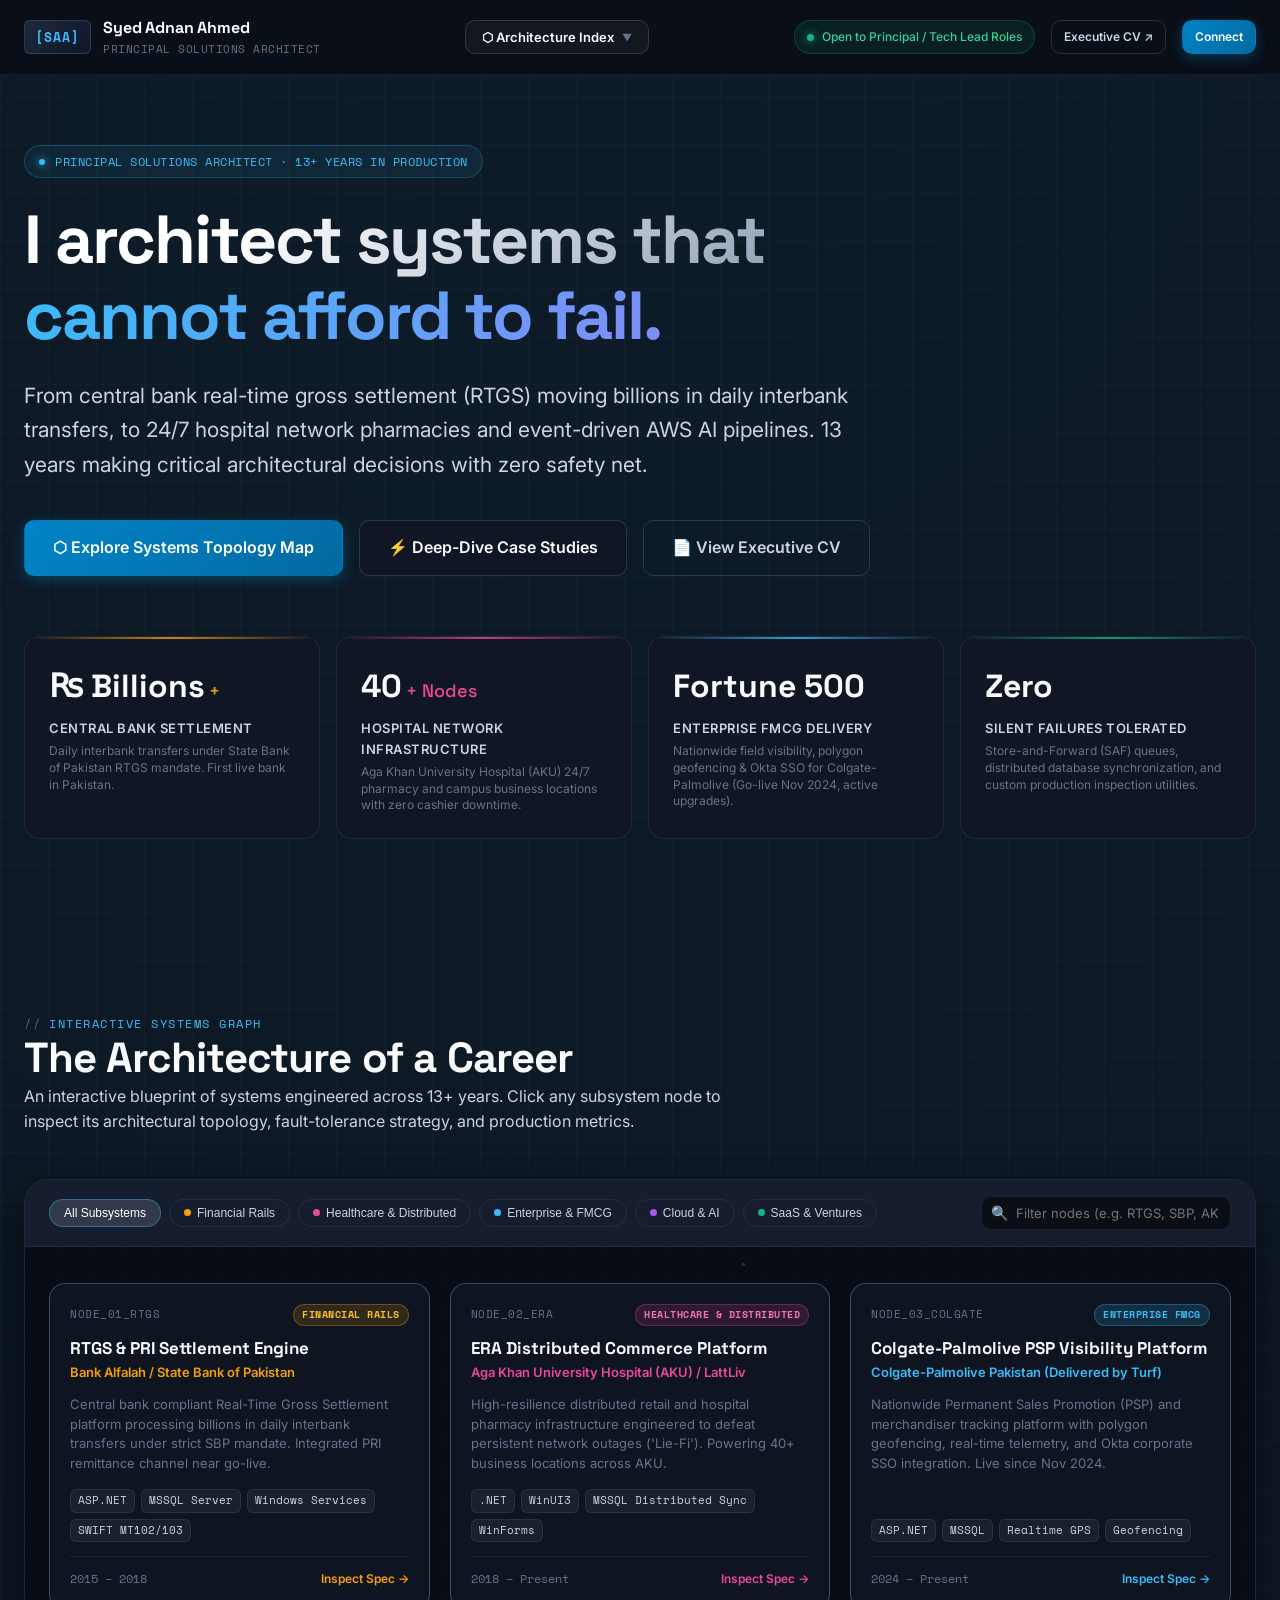
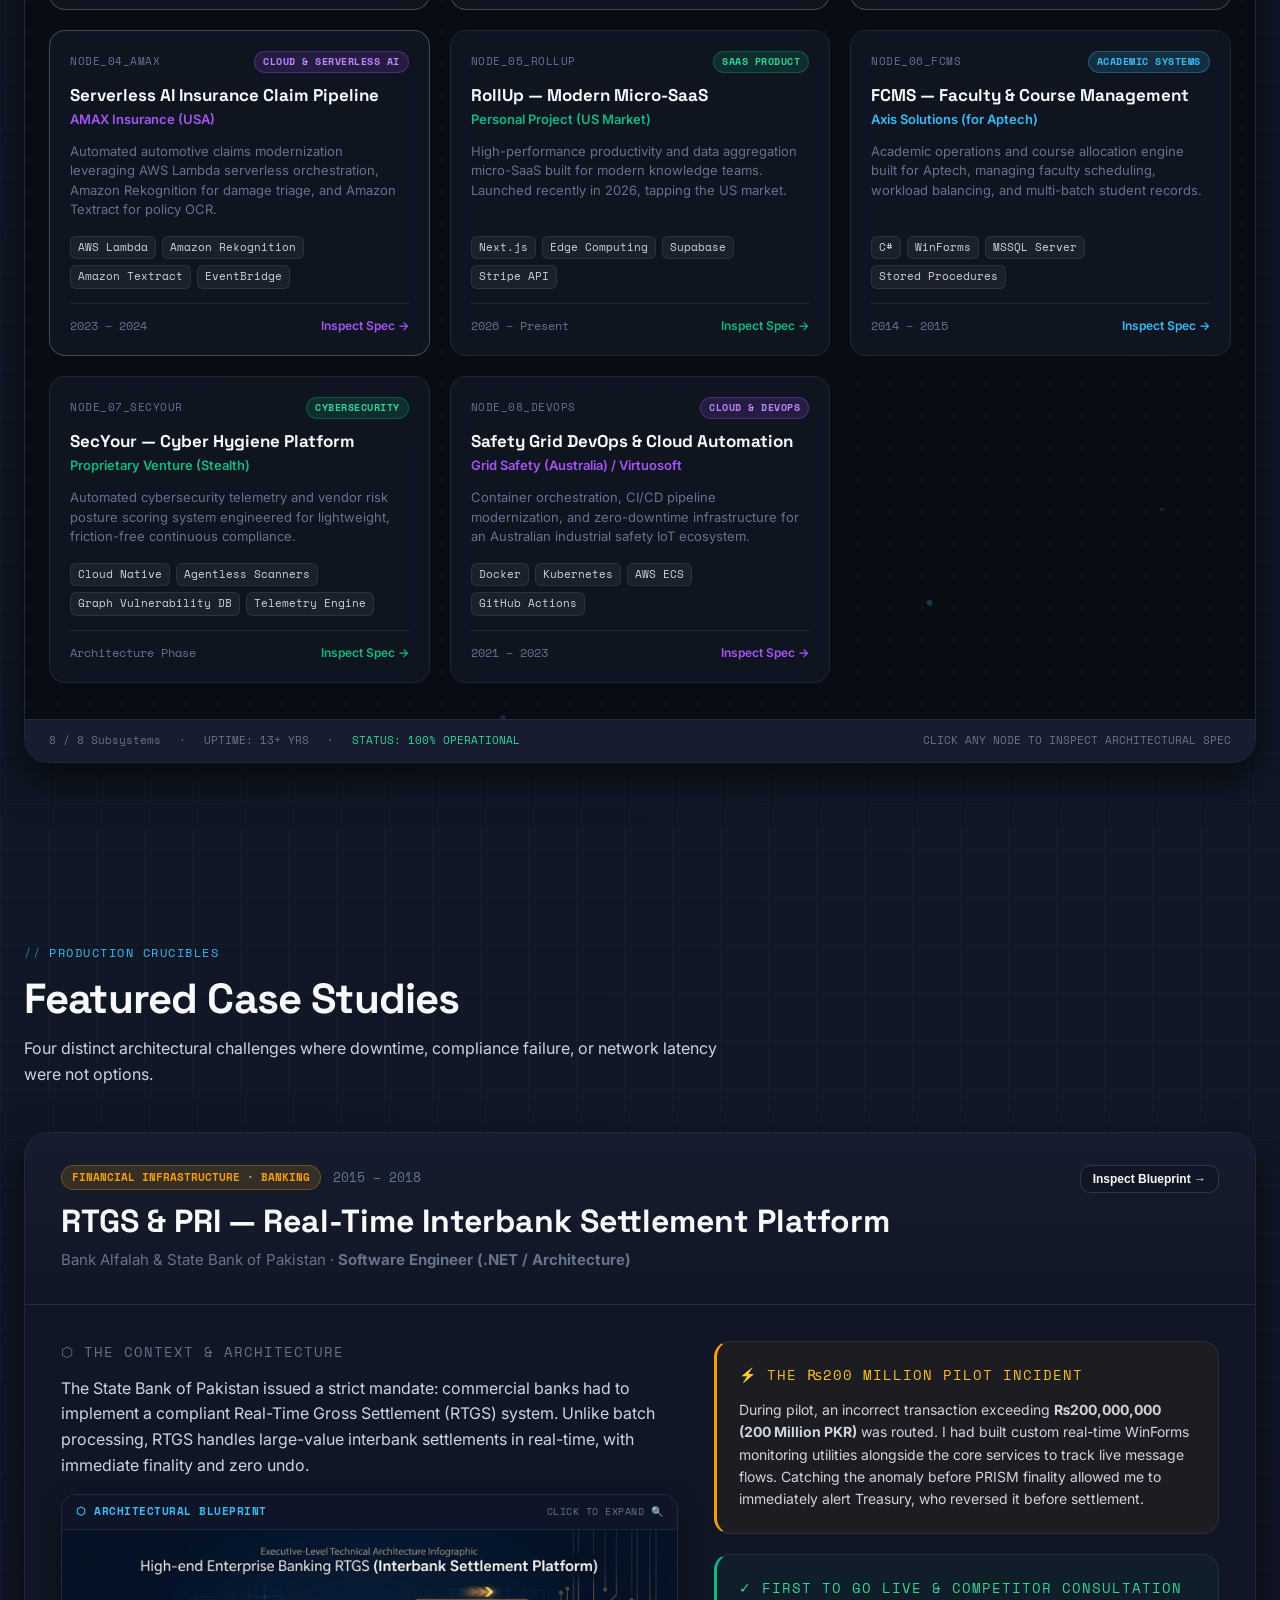
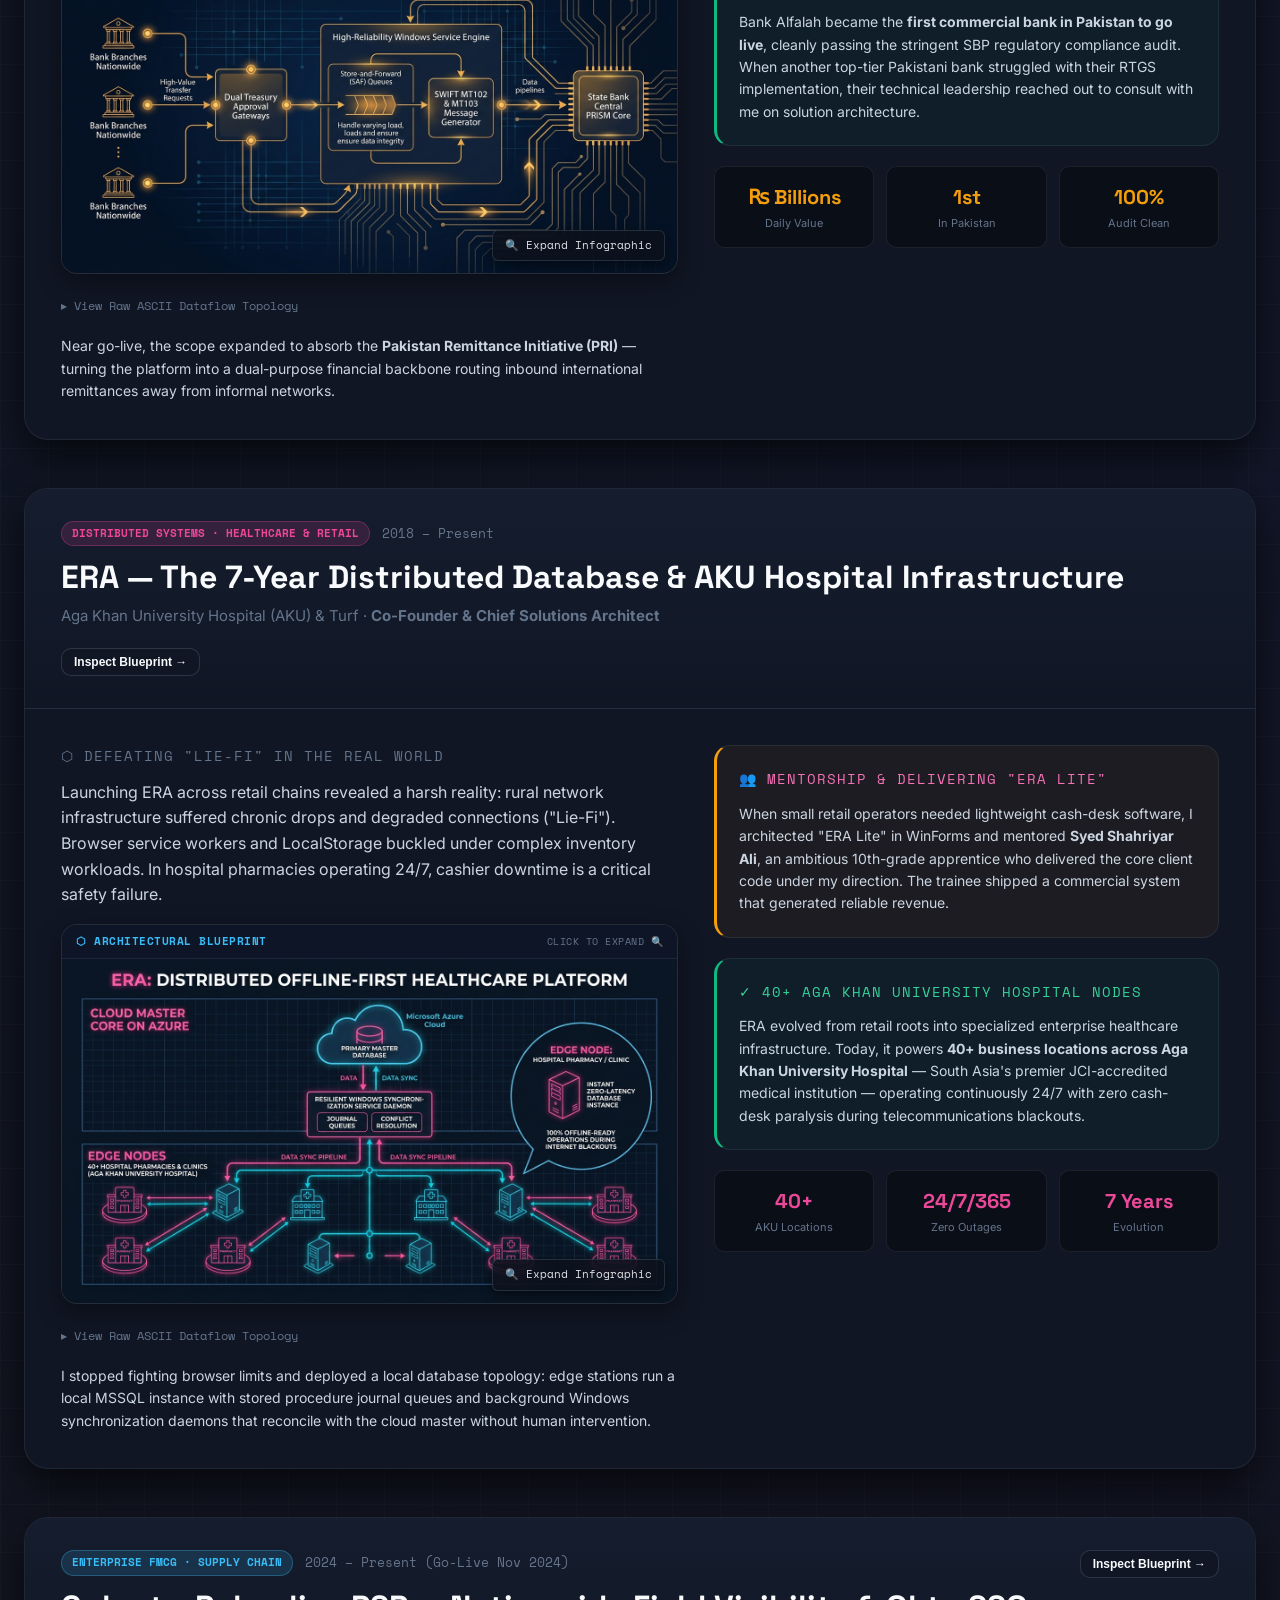
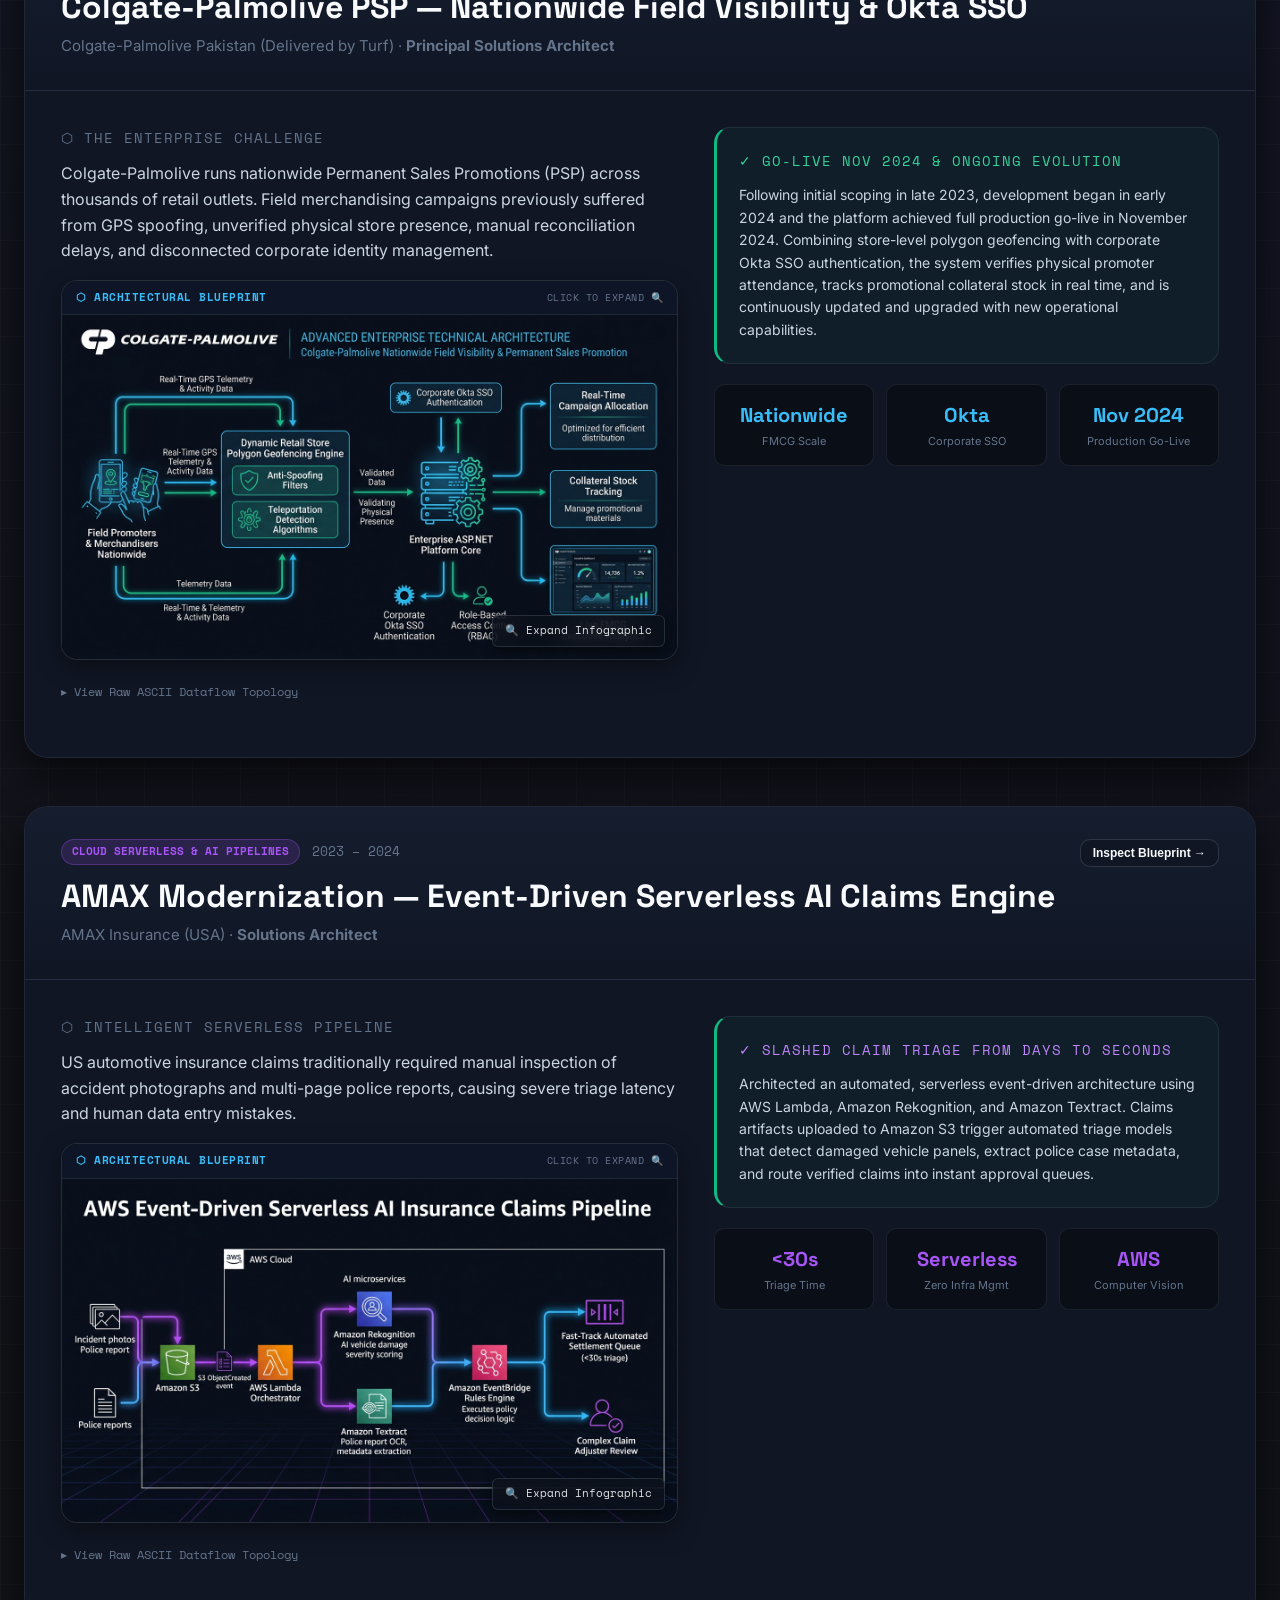
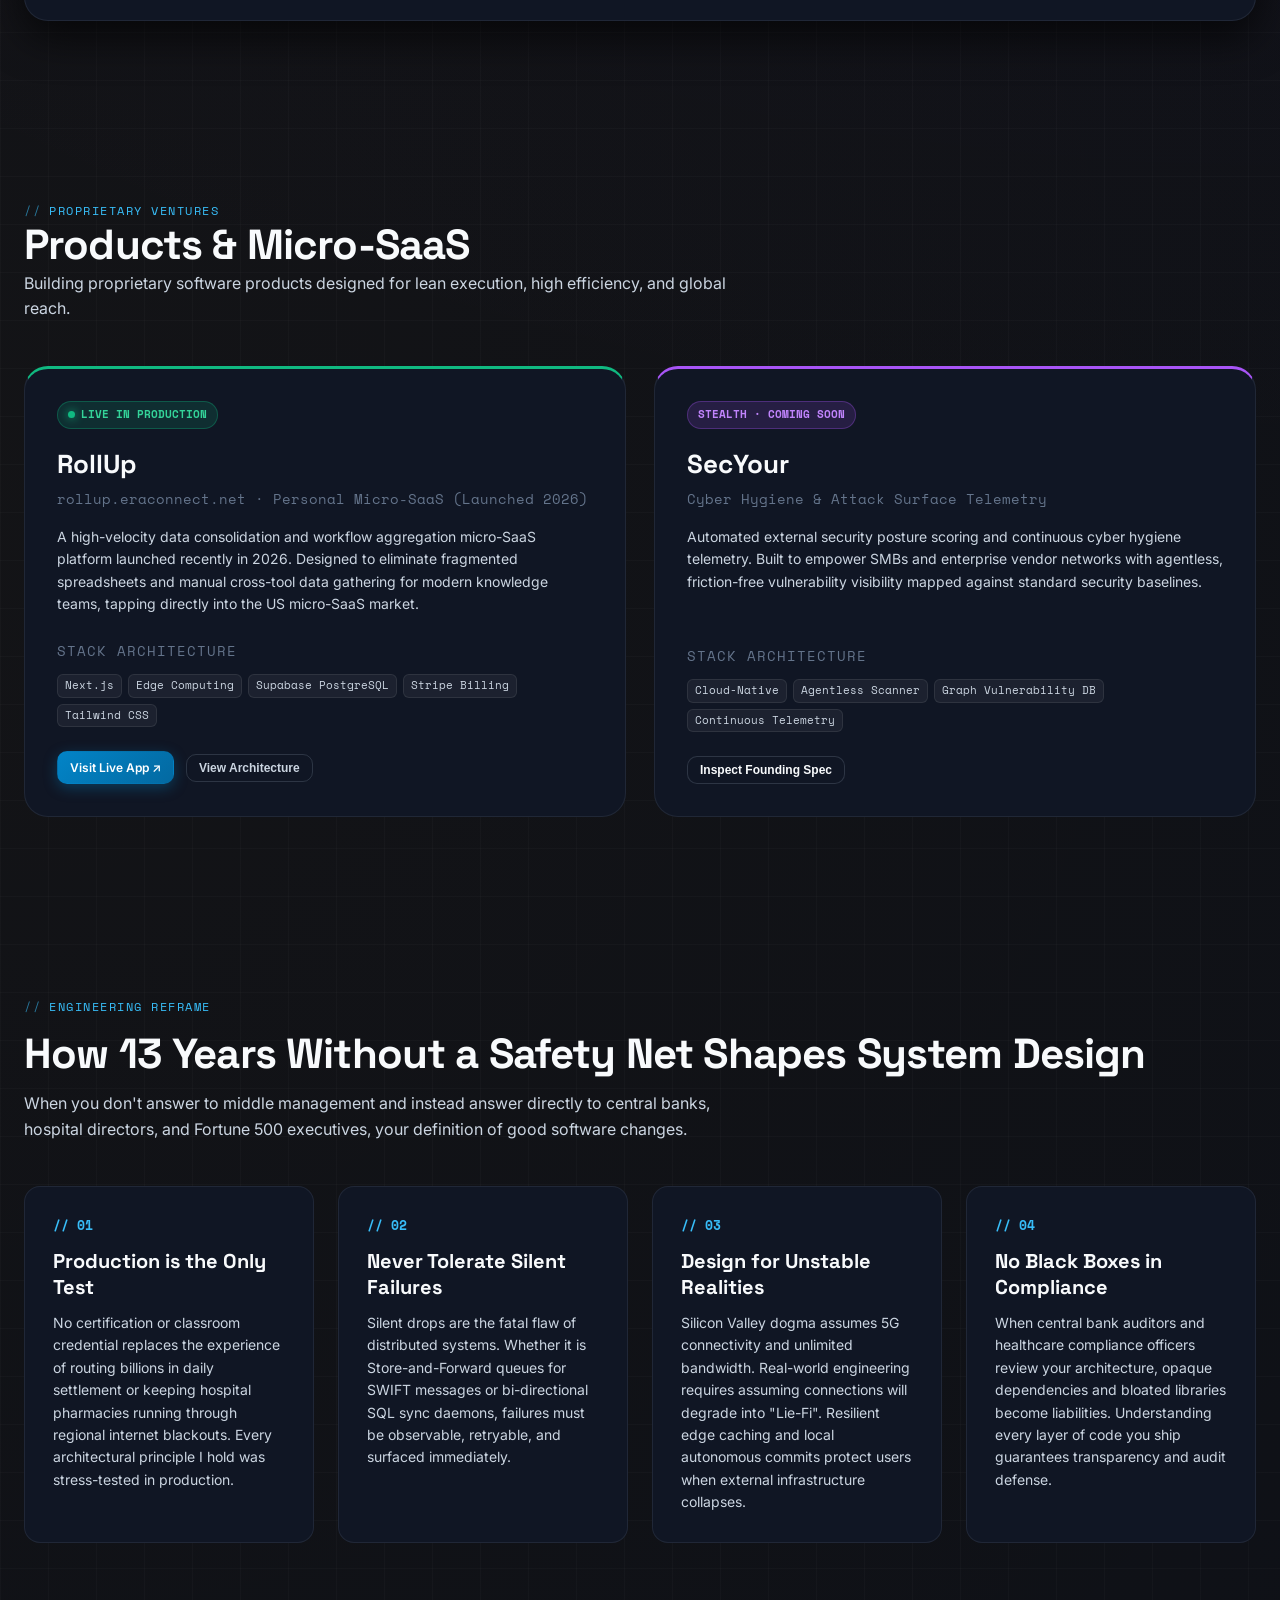
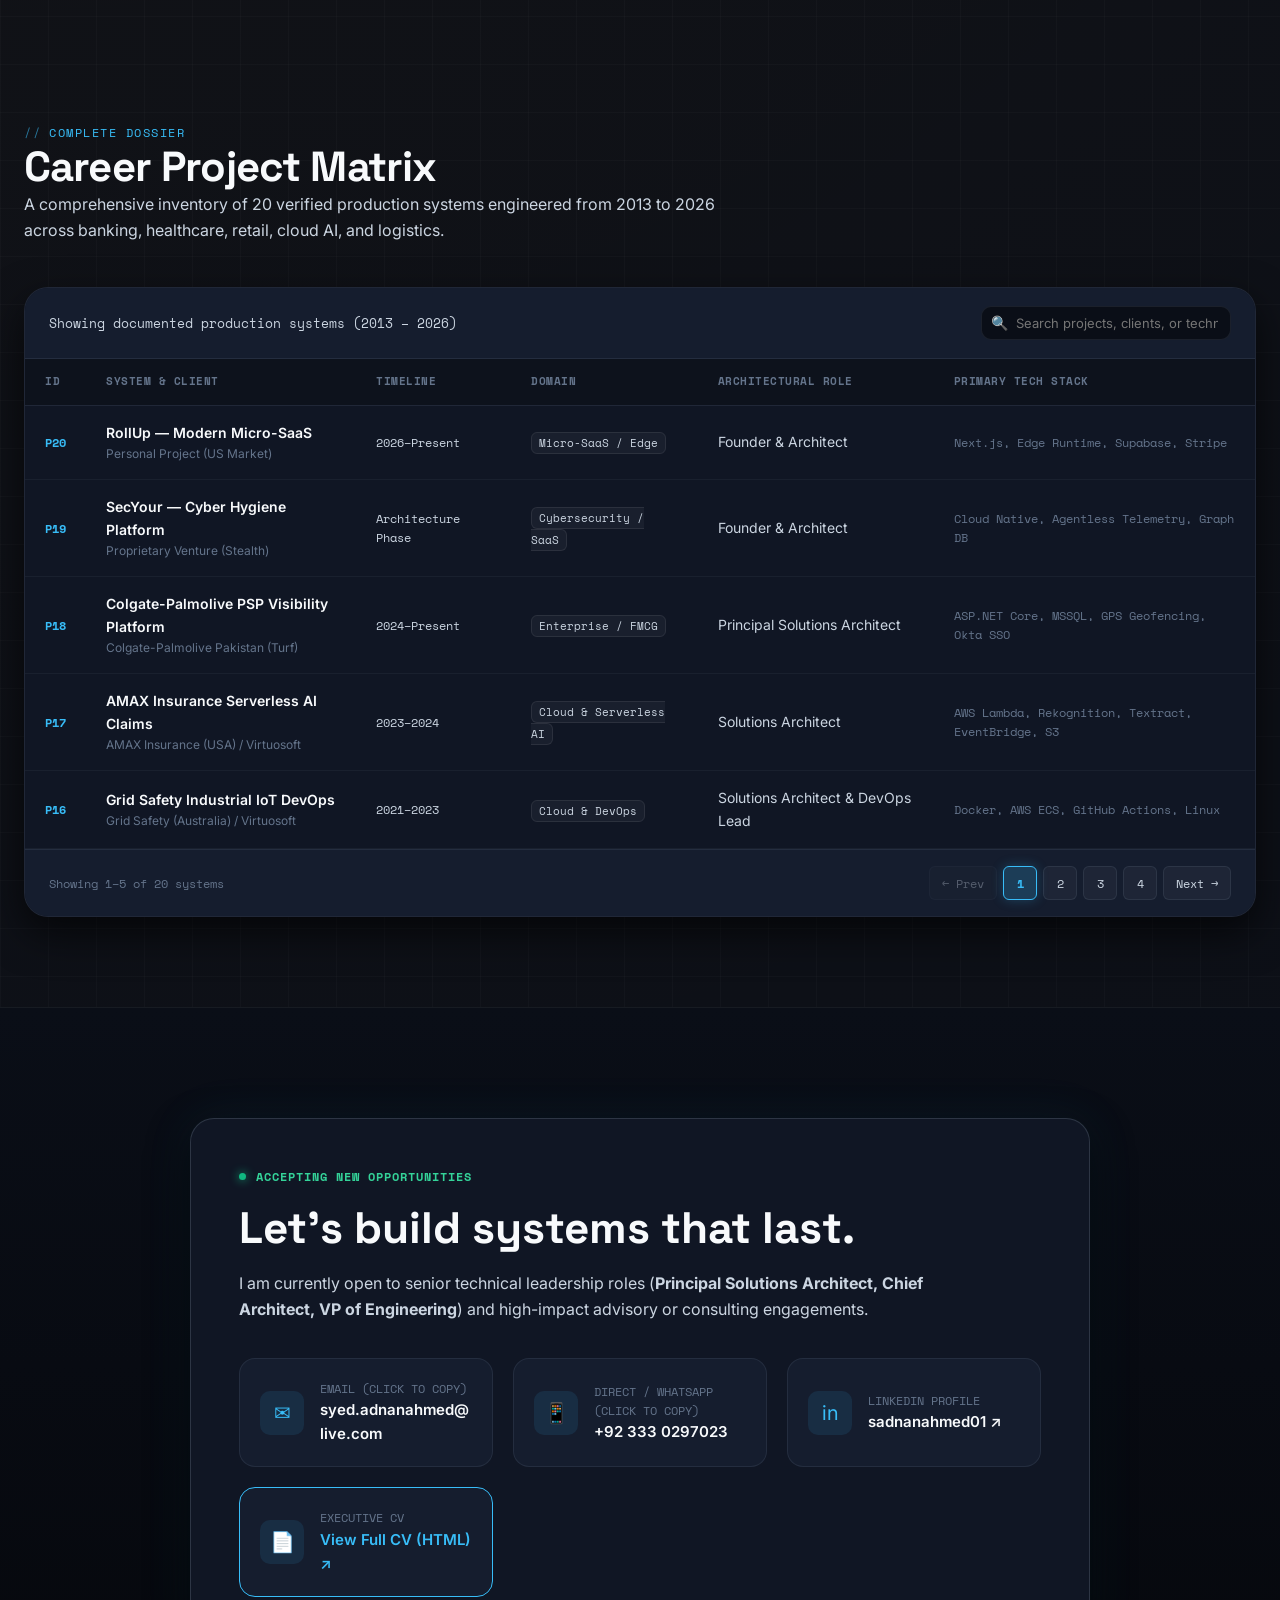
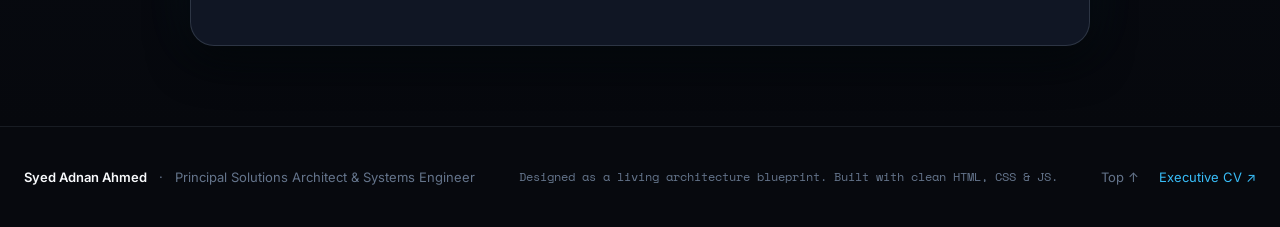
==== commit d3c0efc6: "Paginate project matrix (5 per page) and hide timeline dock when reaching Connect section" ====
--- a/index.html
+++ b/index.html
@@ -799,7 +799,7 @@
           <div class="section-eyebrow">Complete Dossier</div>
           <h2 class="section-title">Career Project Matrix</h2>
           <p class="section-desc">
-            A comprehensive inventory of 21 systems engineered from 2012 to 2026 across banking, healthcare, retail, cloud AI, and logistics.
+            A comprehensive inventory of 20 verified production systems engineered from 2013 to 2026 across banking, healthcare, retail, cloud AI, and logistics.
           </p>
         </div>
       </div>
@@ -807,7 +807,7 @@
       <div class="matrix-container">
         <div class="matrix-toolbar">
           <div class="mono" style="font-size: 13px; color: var(--text-secondary);">
-            Showing all documented production systems (2012 – 2026)
+            Showing documented production systems (2013 – 2026)
           </div>
           <div class="search-box">
             <span class="search-icon">🔍</span>
@@ -832,6 +832,16 @@
             </tbody>
           </table>
         </div>
+
+        <!-- Matrix Pagination Controls -->
+        <div class="matrix-pagination-bar" id="matrix-pagination-bar">
+          <div class="pagination-info mono" id="pagination-info">
+            Showing 1–5 of 20 systems
+          </div>
+          <div class="pagination-controls" id="pagination-controls">
+            <!-- Rendered dynamically by app.js -->
+          </div>
+        </div>
       </div>
     </div>
   </section>
--- a/css/style.css
+++ b/css/style.css
@@ -1531,6 +1531,72 @@
   color: var(--text-muted);
 }
 
+/* Project Matrix Pagination */
+.matrix-pagination-bar {
+  padding: 16px 24px;
+  background: var(--bg-card);
+  border-top: 1px solid var(--border-subtle);
+  display: flex;
+  align-items: center;
+  justify-content: space-between;
+  flex-wrap: wrap;
+  gap: 16px;
+}
+
+.pagination-info {
+  font-size: 12px;
+  color: var(--text-muted);
+}
+
+.pagination-controls {
+  display: flex;
+  align-items: center;
+  gap: 6px;
+}
+
+.pagination-btn {
+  background: rgba(255, 255, 255, 0.04);
+  border: 1px solid var(--border-subtle);
+  color: var(--text-secondary);
+  font-family: var(--font-mono);
+  font-size: 12px;
+  min-width: 34px;
+  height: 34px;
+  padding: 0 12px;
+  border-radius: var(--radius-sm);
+  display: inline-flex;
+  align-items: center;
+  justify-content: center;
+  cursor: pointer;
+  transition: all var(--transition-fast);
+  user-select: none;
+}
+
+.pagination-btn:hover:not(:disabled) {
+  background: rgba(56, 189, 248, 0.12);
+  border-color: var(--enterprise);
+  color: #ffffff;
+}
+
+.pagination-btn.active {
+  background: rgba(56, 189, 248, 0.2);
+  border-color: var(--enterprise);
+  color: var(--enterprise);
+  font-weight: 700;
+  box-shadow: 0 0 12px rgba(56, 189, 248, 0.25);
+}
+
+.pagination-btn:disabled {
+  opacity: 0.35;
+  cursor: not-allowed;
+}
+
+.pagination-ellipsis {
+  color: var(--text-muted);
+  padding: 0 4px;
+  font-size: 12px;
+}
+
 /* Contact / Hire Me Section */
 .contact-section {
   background: linear-gradient(180deg, var(--bg-primary) 0%, #06080d 100%);
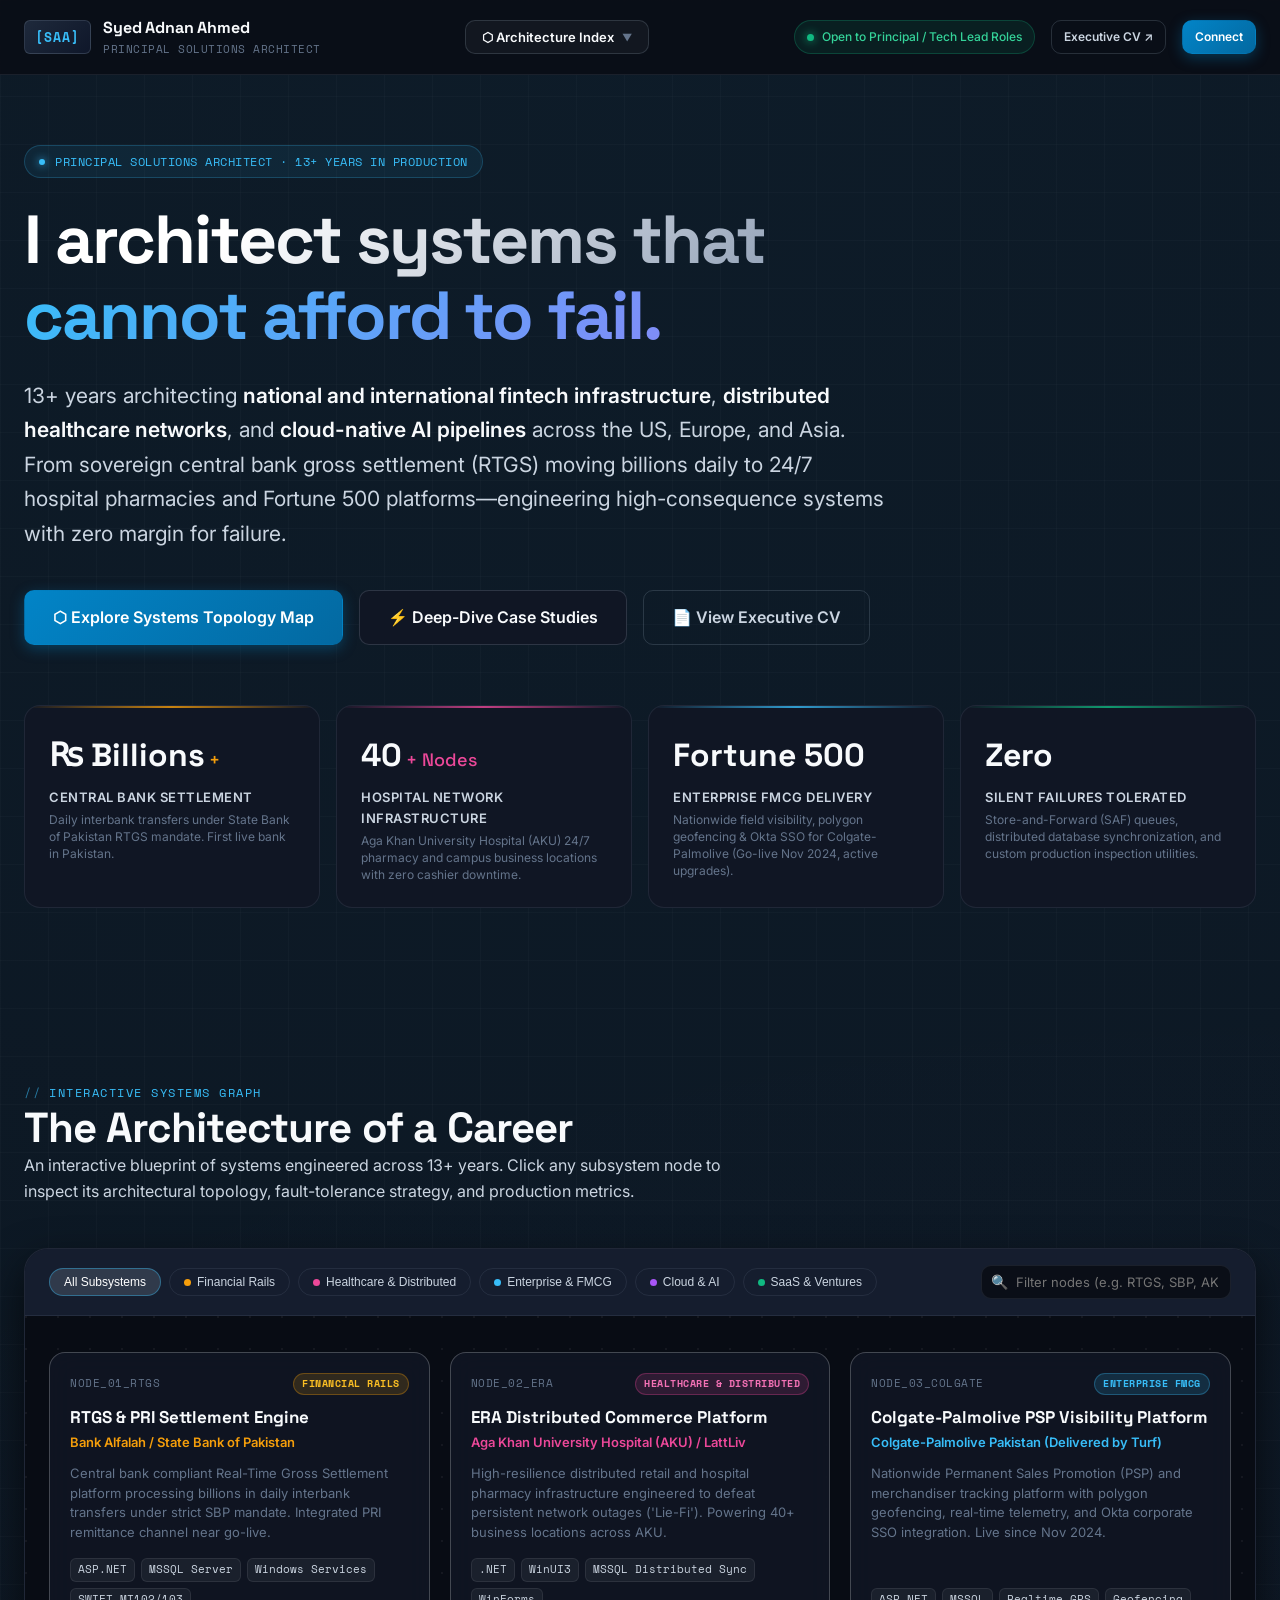
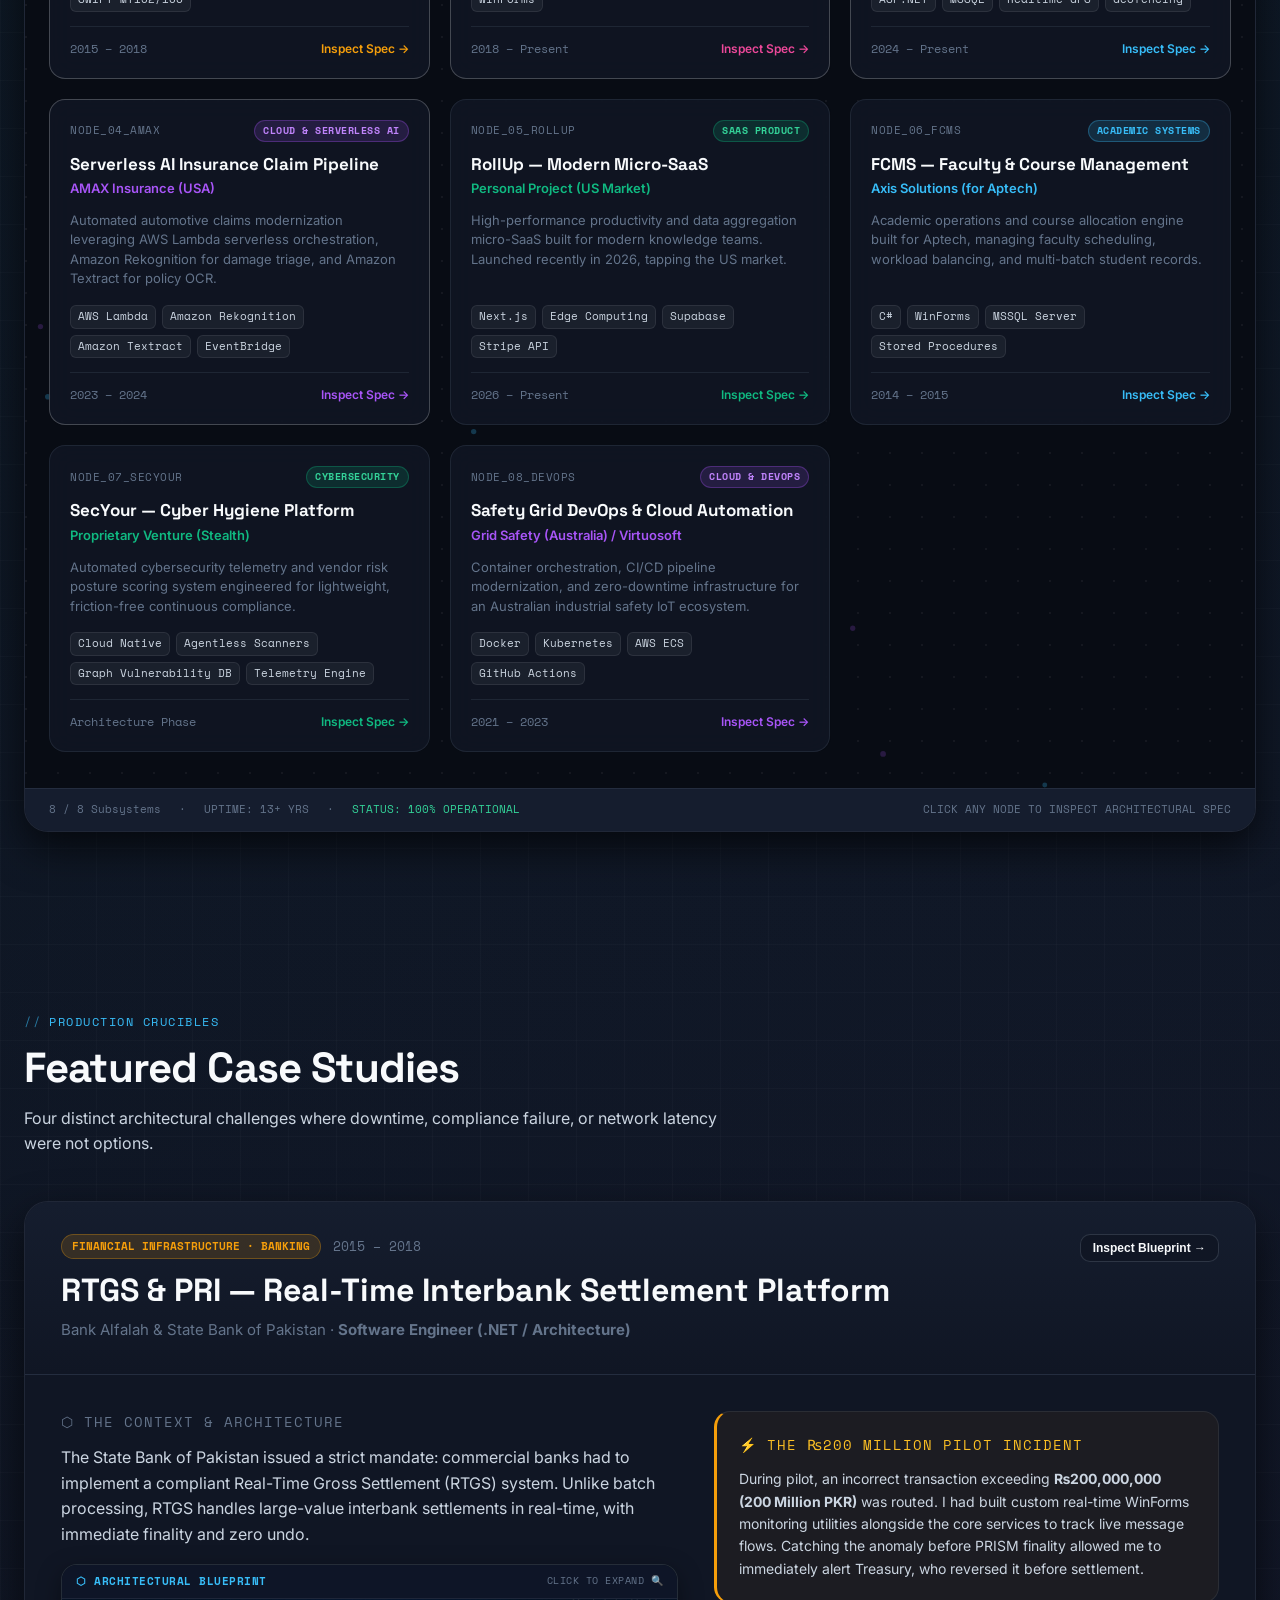
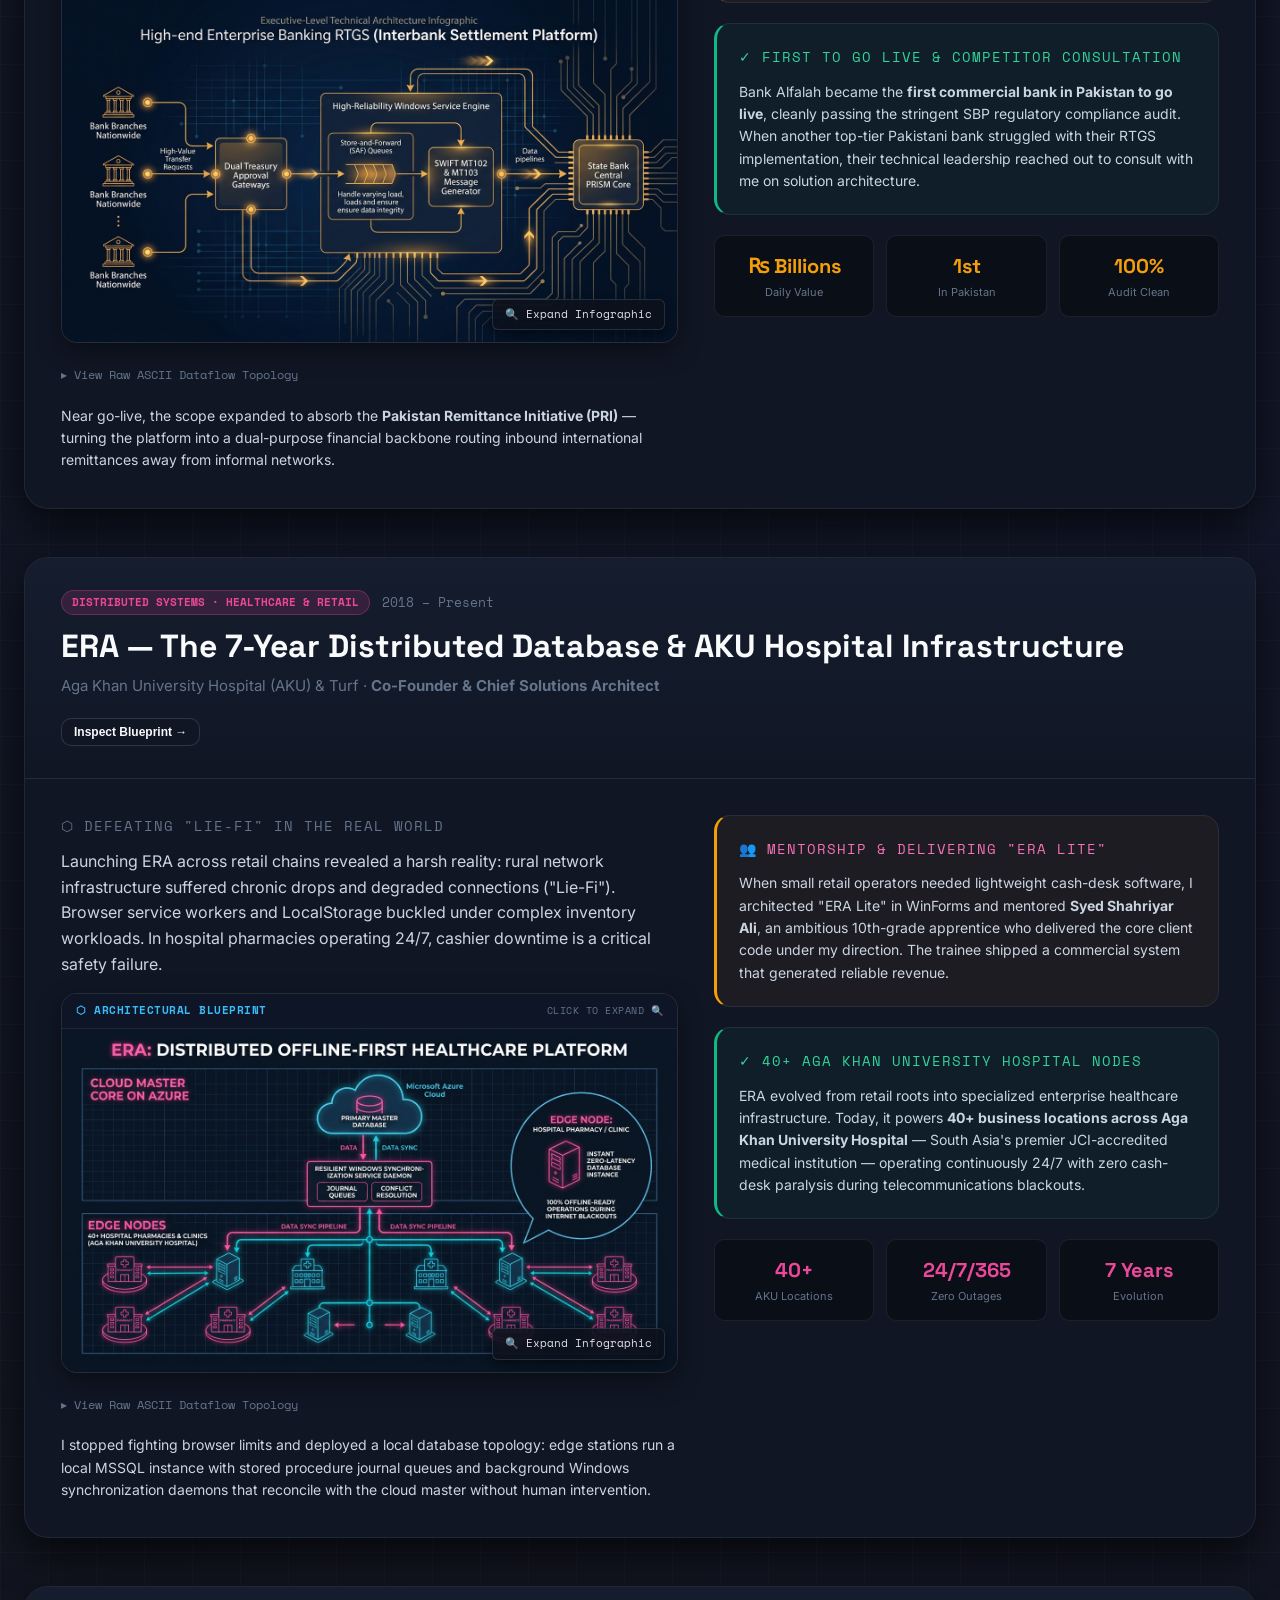
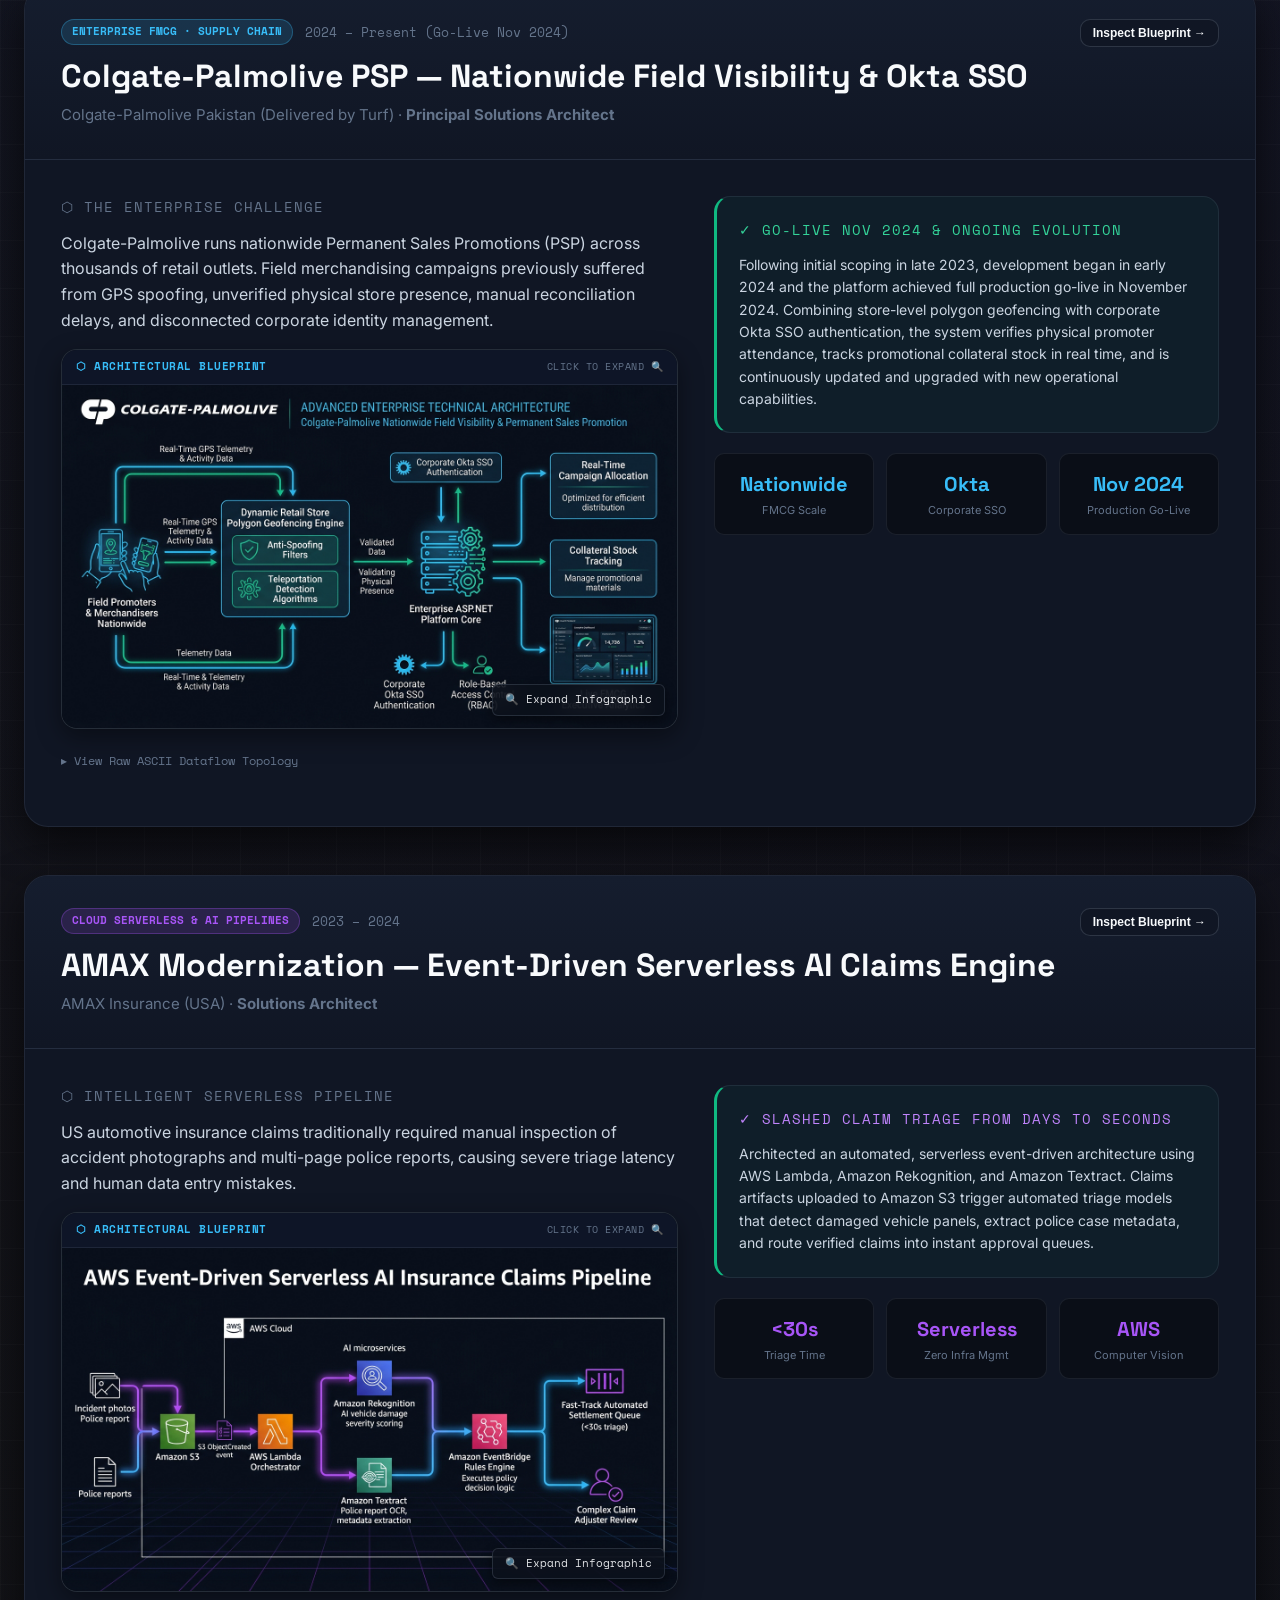
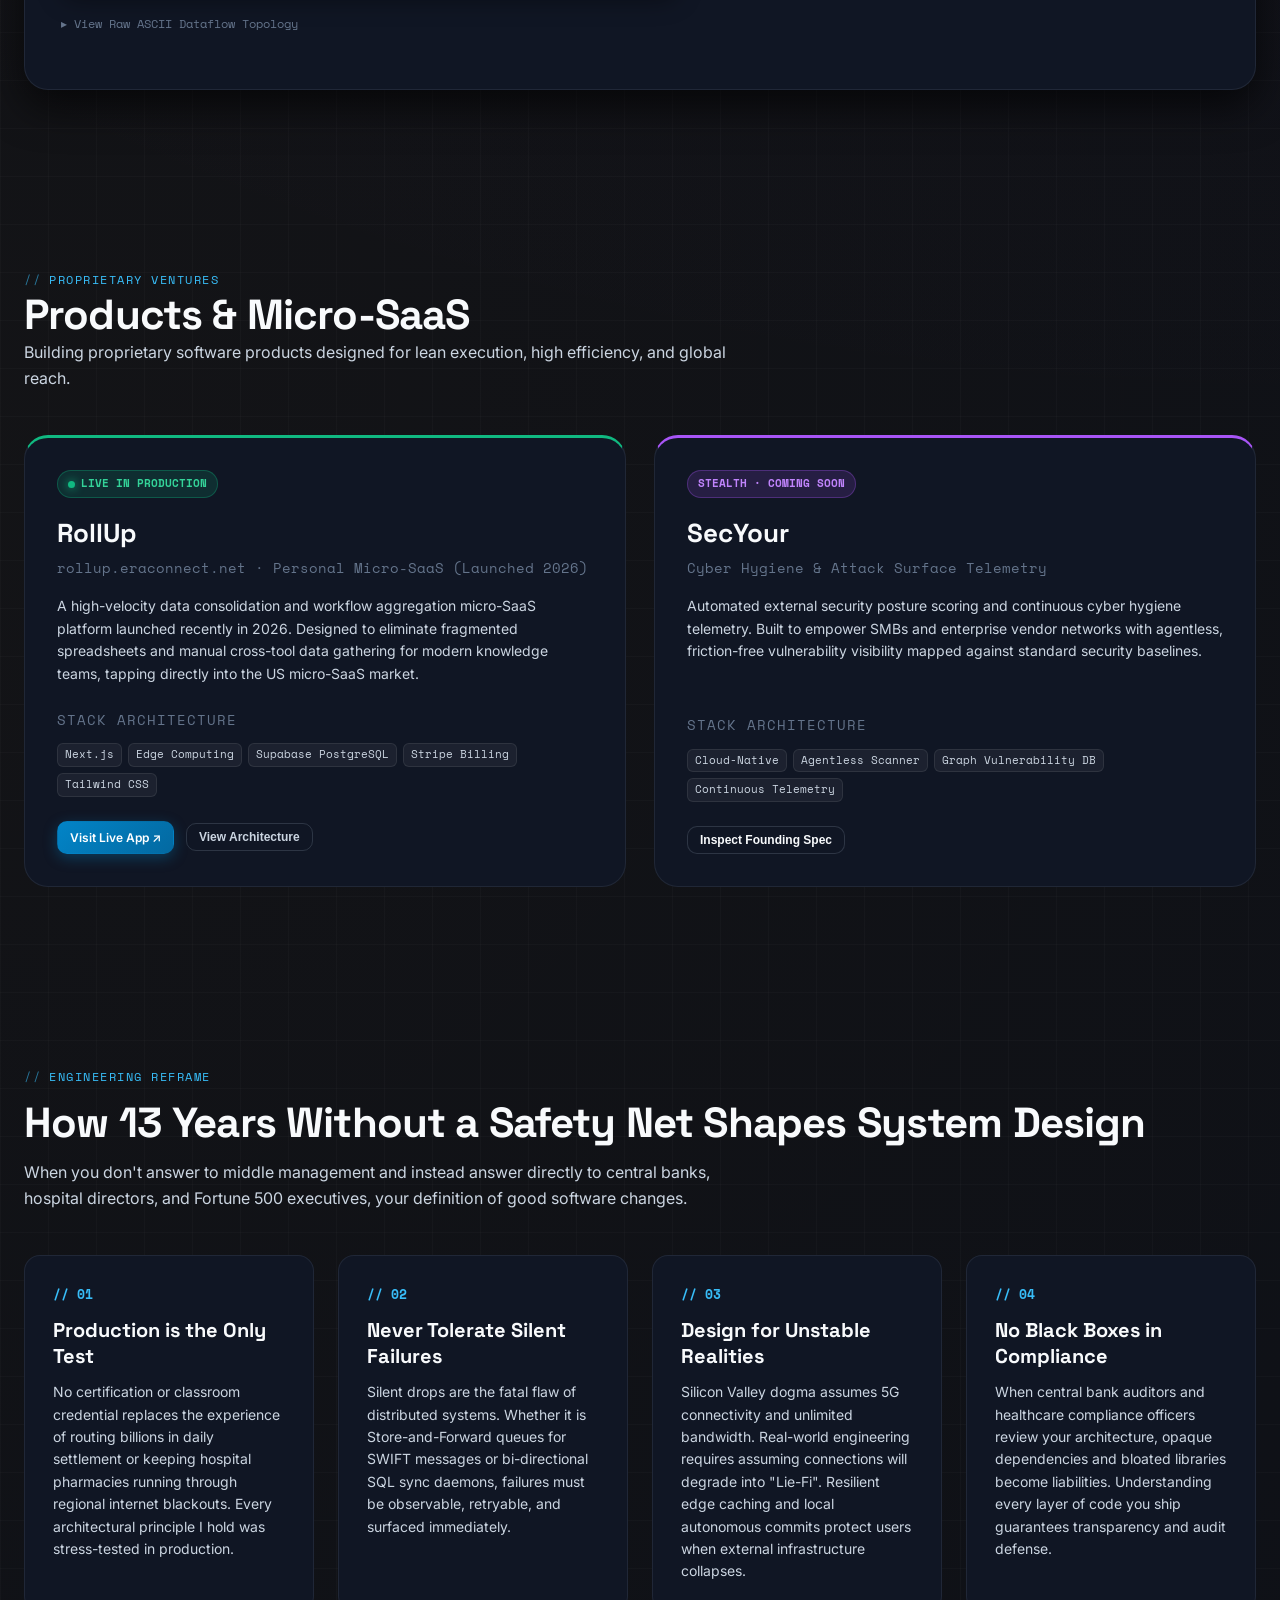
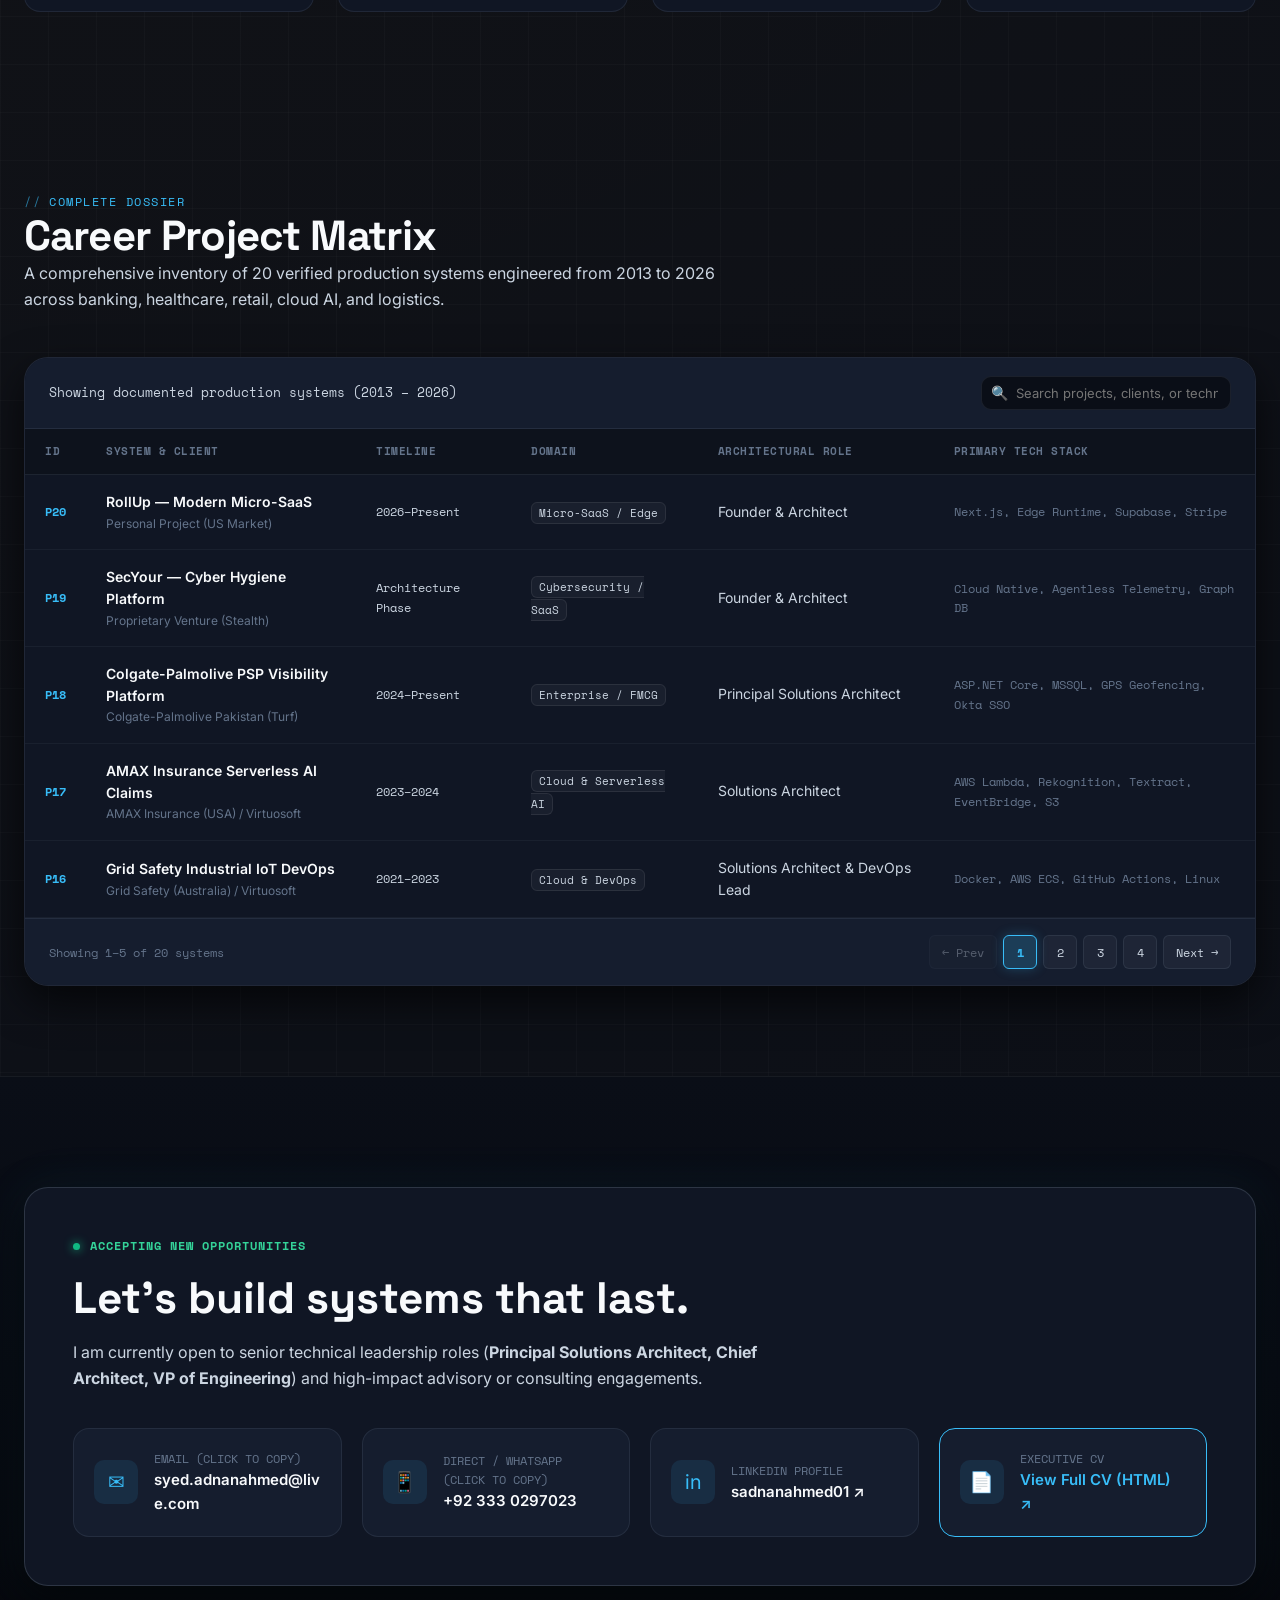
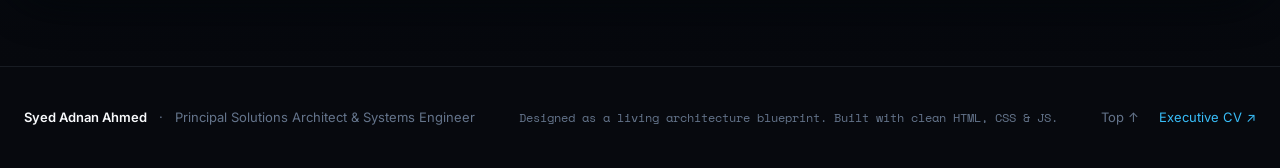
==== commit dd0776fb: "Elevate hero section narrative with national and international fintech infrastructure" ====
--- a/index.html
+++ b/index.html
@@ -144,7 +144,7 @@
       </h1>
 
       <p class="hero-subtitle">
-        From central bank real-time gross settlement (RTGS) moving billions in daily interbank transfers, to 24/7 hospital network pharmacies and event-driven AWS AI pipelines. 13 years making critical architectural decisions with zero safety net.
+        13+ years architecting <strong>national and international fintech infrastructure</strong>, <strong>distributed healthcare networks</strong>, and <strong>cloud-native AI pipelines</strong> across the US, Europe, and Asia. From sovereign central bank gross settlement (RTGS) moving billions daily to 24/7 hospital pharmacies and Fortune 500 platforms—engineering high-consequence systems with zero margin for failure.
       </p>
 
       <div class="hero-actions">
--- a/css/style.css
+++ b/css/style.css
@@ -13,18 +13,18 @@
   --bg-elevated: #1e2a42;
   --bg-glass: rgba(16, 22, 36, 0.78);
   --bg-glass-heavy: rgba(10, 14, 23, 0.94);
-  
+
   /* Borders & Dividers */
   --border-subtle: rgba(148, 163, 184, 0.12);
   --border-medium: rgba(148, 163, 184, 0.22);
   --border-bright: rgba(56, 189, 248, 0.4);
-  
+
   /* Typography Colors */
   --text-primary: #f8fafc;
   --text-secondary: #cbd5e1;
   --text-muted: #64748b;
   --text-dim: #475569;
-  
+
   /* Domain Accents */
   --fintech: #f59e0b;
   --fintech-glow: rgba(245, 158, 11, 0.25);
@@ -36,24 +36,24 @@
   --cloud-glow: rgba(168, 85, 247, 0.25);
   --products: #10b981;
   --products-glow: rgba(16, 185, 129, 0.25);
-  
+
   /* Typography */
   --font-heading: 'Space Grotesk', -apple-system, BlinkMacSystemFont, sans-serif;
   --font-body: 'Inter', -apple-system, BlinkMacSystemFont, sans-serif;
   --font-mono: 'Space Mono', SFMono-Regular, Consolas, monospace;
-  
+
   /* Radii */
   --radius-sm: 6px;
   --radius-md: 10px;
   --radius-lg: 16px;
   --radius-xl: 24px;
   --radius-full: 9999px;
-  
+
   /* Shadows & Glows */
   --shadow-sm: 0 2px 8px rgba(0, 0, 0, 0.3);
   --shadow-md: 0 8px 24px rgba(0, 0, 0, 0.45);
   --shadow-lg: 0 16px 40px rgba(0, 0, 0, 0.65);
-  
+
   /* Transitions */
   --transition-fast: 150ms ease;
   --transition-normal: 250ms cubic-bezier(0.16, 1, 0.3, 1);
@@ -61,7 +61,9 @@
 }
 
 /* Reset & Global */
-*, *::before, *::after {
+*,
+*::before,
+*::after {
   box-sizing: border-box;
   margin: 0;
   padding: 0;
@@ -79,7 +81,7 @@
   font-size: 16px;
   line-height: 1.6;
   overflow-x: hidden;
-  background-image: 
+  background-image:
     radial-gradient(circle at 50% 0%, rgba(56, 189, 248, 0.08) 0%, transparent 60%),
     radial-gradient(circle at 100% 40%, rgba(168, 85, 247, 0.05) 0%, transparent 50%),
     radial-gradient(circle at 0% 70%, rgba(245, 158, 11, 0.04) 0%, transparent 50%),
@@ -95,19 +97,27 @@
   width: 8px;
   height: 8px;
 }
+
 ::-webkit-scrollbar-track {
   background: var(--bg-space);
 }
+
 ::-webkit-scrollbar-thumb {
   background: #233148;
   border-radius: var(--radius-full);
 }
+
 ::-webkit-scrollbar-thumb:hover {
   background: #38bdf8;
 }
 
 /* Typography Utilities */
-h1, h2, h3, h4, h5, h6 {
+h1,
+h2,
+h3,
+h4,
+h5,
+h6 {
   font-family: var(--font-heading);
   font-weight: 700;
   line-height: 1.2;
@@ -128,7 +138,8 @@
   color: #7dd3fc;
 }
 
-code, .mono {
+code,
+.mono {
   font-family: var(--font-mono);
   font-size: 0.88em;
 }
@@ -358,7 +369,8 @@
   transition: all var(--transition-fast);
 }
 
-.dock-link:hover, .dock-link.active {
+.dock-link:hover,
+.dock-link.active {
   color: #ffffff;
   background: rgba(255, 255, 255, 0.08);
 }
@@ -407,8 +419,17 @@
 }
 
 @keyframes pulse-dot {
-  0%, 100% { opacity: 1; transform: scale(1); }
-  50% { opacity: 0.4; transform: scale(0.85); }
+
+  0%,
+  100% {
+    opacity: 1;
+    transform: scale(1);
+  }
+
+  50% {
+    opacity: 0.4;
+    transform: scale(0.85);
+  }
 }
 
 /* Button Component */
@@ -579,6 +600,11 @@
   margin-bottom: 38px;
 }
 
+.hero-subtitle strong {
+  color: #f8fafc;
+  font-weight: 600;
+}
+
 .hero-actions {
   display: flex;
   align-items: center;
@@ -798,7 +824,7 @@
   position: relative;
   min-height: 660px;
   background-color: #080c14;
-  background-image: 
+  background-image:
     radial-gradient(circle at 1px 1px, rgba(255, 255, 255, 0.05) 1px, transparent 0);
   background-size: 32px 32px;
   overflow: hidden;
@@ -952,6 +978,7 @@
   --node-color: var(--fintech);
   --node-glow: var(--fintech-glow);
 }
+
 .domain-fintech .node-domain-badge {
   background: rgba(245, 158, 11, 0.15);
   color: #fbbf24;
@@ -962,6 +989,7 @@
   --node-color: var(--healthcare);
   --node-glow: var(--healthcare-glow);
 }
+
 .domain-healthcare .node-domain-badge {
   background: rgba(236, 72, 153, 0.15);
   color: #f472b6;
@@ -972,6 +1000,7 @@
   --node-color: var(--enterprise);
   --node-glow: var(--enterprise-glow);
 }
+
 .domain-enterprise .node-domain-badge {
   background: rgba(56, 189, 248, 0.15);
   color: #38bdf8;
@@ -982,6 +1011,7 @@
   --node-color: var(--cloud);
   --node-glow: var(--cloud-glow);
 }
+
 .domain-cloud .node-domain-badge {
   background: rgba(168, 85, 247, 0.15);
   color: #c084fc;
@@ -992,6 +1022,7 @@
   --node-color: var(--products);
   --node-glow: var(--products-glow);
 }
+
 .domain-products .node-domain-badge {
   background: rgba(16, 185, 129, 0.15);
   color: #34d399;
@@ -1317,6 +1348,7 @@
 .arch-spec-details summary {
   list-style: none;
 }
+
 .arch-spec-details summary::-webkit-details-marker {
   display: none;
 }
@@ -1609,7 +1641,7 @@
   border: 1px solid var(--border-medium);
   border-radius: var(--radius-xl);
   padding: 48px;
-  max-width: 900px;
+  /* max-width: 900px; */
   margin: 0 auto;
   position: relative;
   overflow: hidden;
@@ -1793,16 +1825,20 @@
   .header {
     height: 64px;
   }
+
   .header-inner {
     height: 64px;
   }
+
   .nav-dropdown-wrapper {
     display: none;
   }
+
   .header-actions .status-pill,
   .header-actions .btn {
     display: none;
   }
+
   .menu-toggle {
     display: flex;
     align-items: center;
@@ -1813,29 +1849,35 @@
     background: rgba(255, 255, 255, 0.05);
     border: 1px solid var(--border-subtle);
   }
+
   .brand-info {
     max-width: 170px;
   }
+
   .brand-name {
     font-size: 14px;
     white-space: nowrap;
     overflow: hidden;
     text-overflow: ellipsis;
   }
+
   .brand-title {
     font-size: 9px;
     white-space: nowrap;
     overflow: hidden;
     text-overflow: ellipsis;
   }
+
   .brand-badge {
     padding: 4px 7px;
     font-size: 11px;
   }
+
   .hero {
     padding-top: 96px;
     padding-bottom: 45px;
   }
+
   .hero-tag {
     font-size: 10px;
     padding: 5px 12px;
@@ -1846,38 +1888,46 @@
     max-width: 100%;
     margin-bottom: 18px;
   }
+
   .hero-title {
     font-size: clamp(26px, 7.5vw, 36px);
     line-height: 1.2;
     margin-bottom: 16px;
     word-break: break-word;
   }
+
   .hero-subtitle {
     font-size: 15px;
     line-height: 1.55;
     margin-bottom: 26px;
   }
+
   .hero-actions {
     flex-direction: column;
     gap: 10px;
     margin-bottom: 36px;
   }
+
   .hero-actions .btn {
     width: 100%;
     justify-content: center;
   }
+
   .hero-metrics {
     grid-template-columns: 1fr;
     gap: 12px;
   }
+
   .timeline-nav-dock {
     display: none !important;
   }
+
   .mobile-nav {
     top: 64px;
     max-height: calc(100vh - 64px);
     overflow-y: auto;
   }
+
   .mobile-nav-actions {
     display: flex;
     flex-direction: column;
@@ -1886,10 +1936,12 @@
     padding-top: 16px;
     border-top: 1px solid var(--border-subtle);
   }
+
   .contact-card {
     padding: 24px;
   }
+
   .drawer-content {
     padding: 20px;
   }
-}
+}
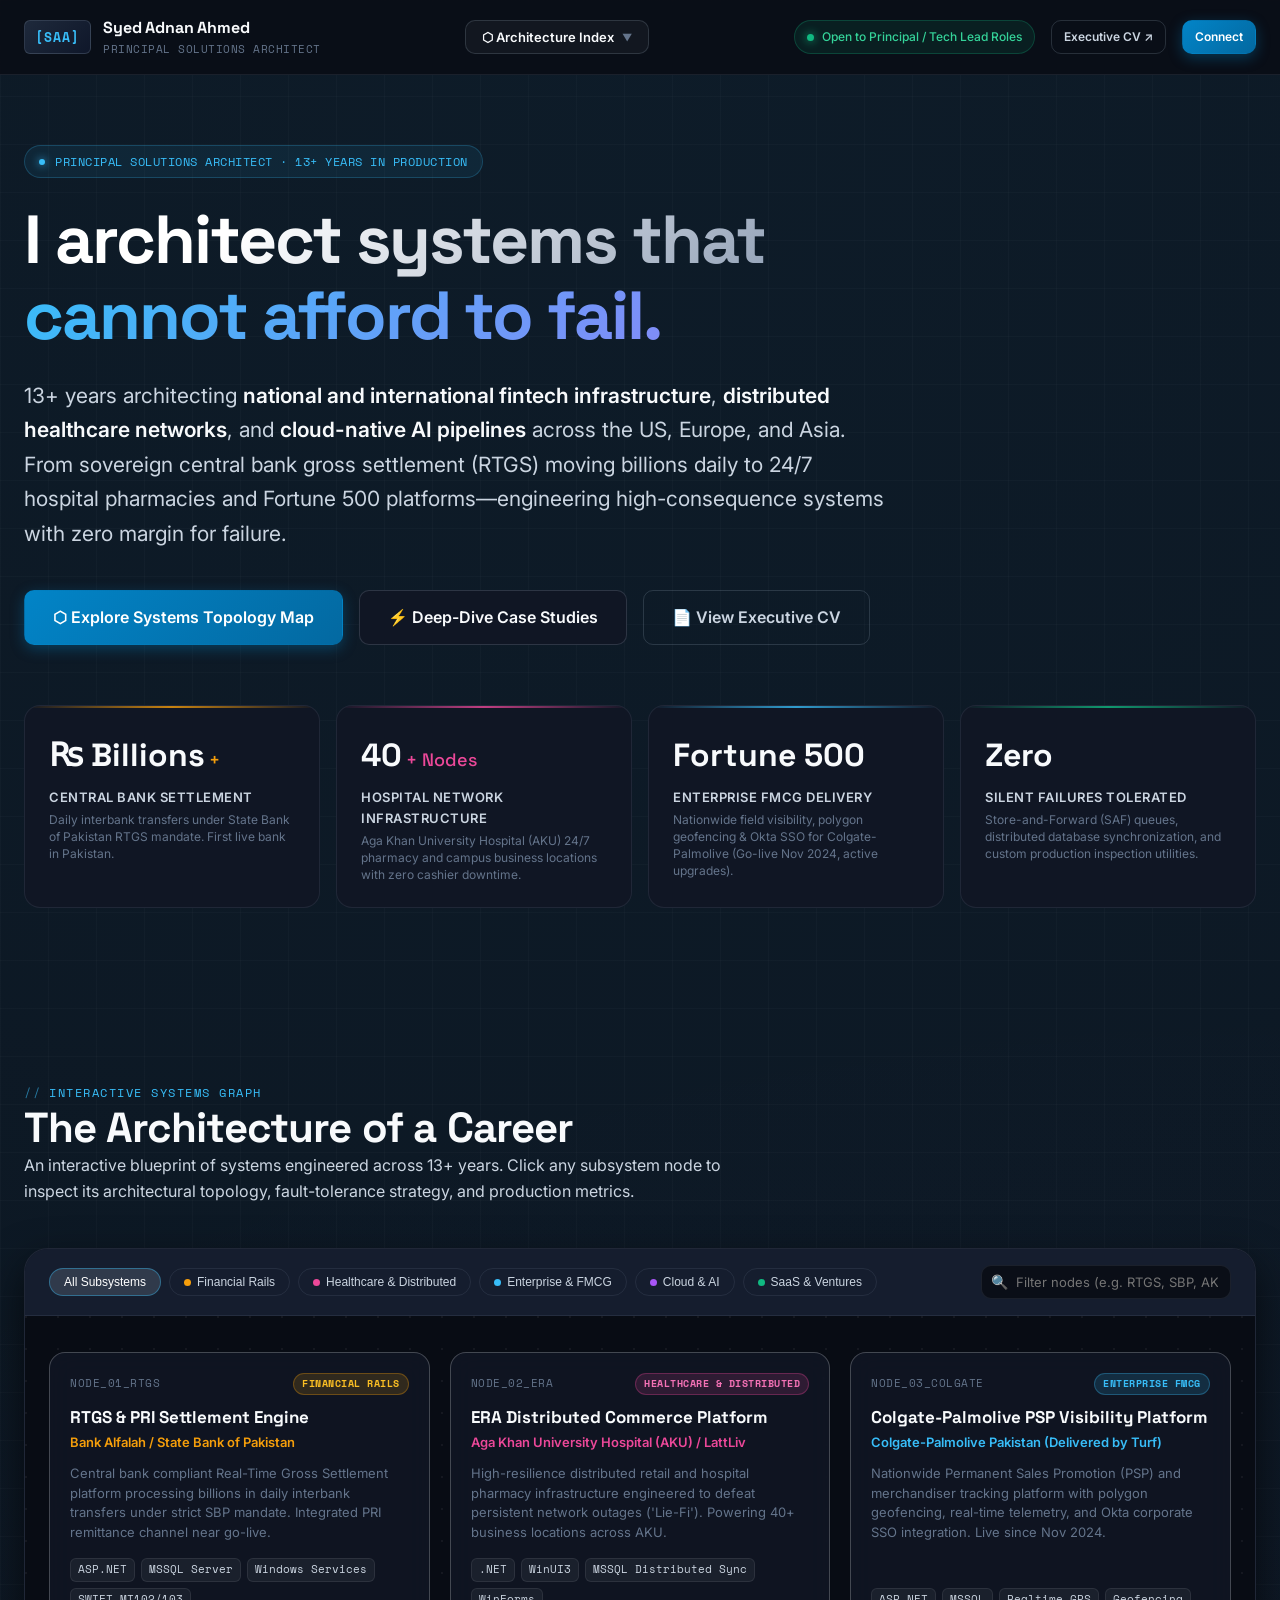
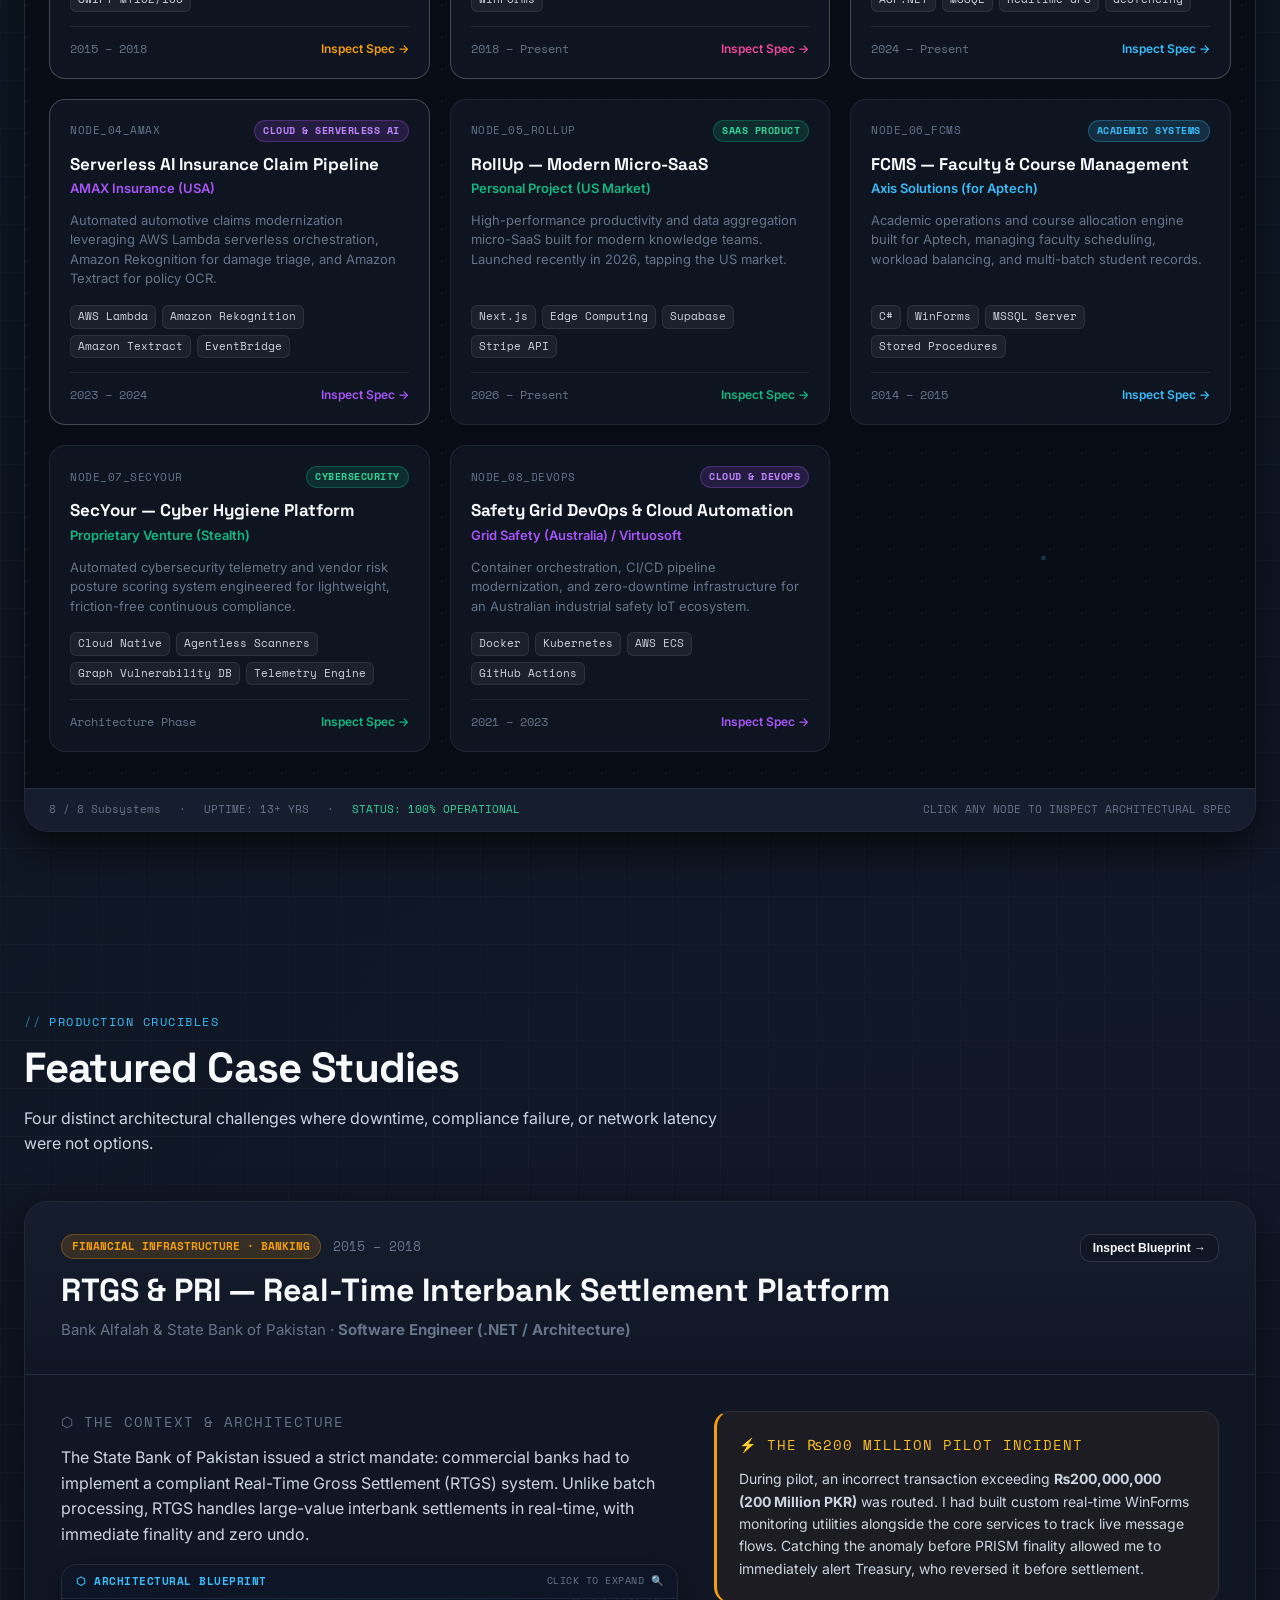
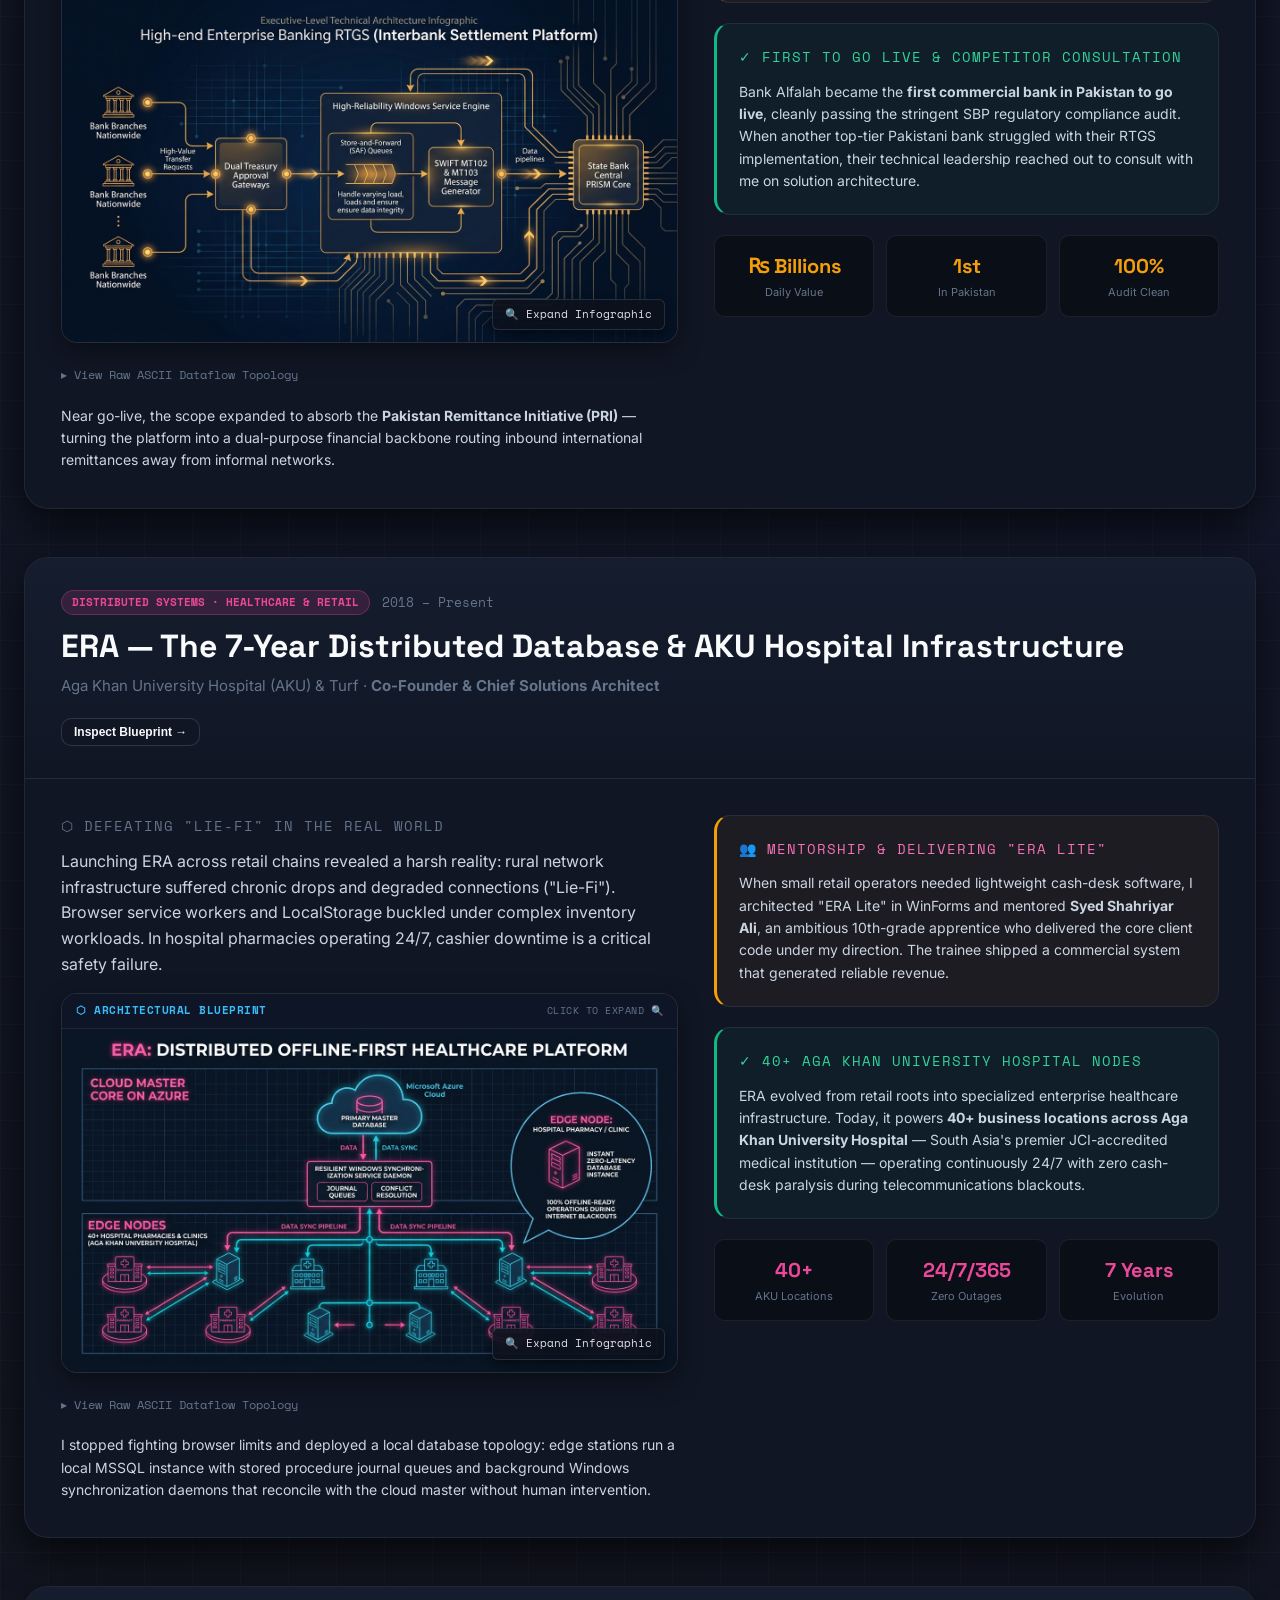
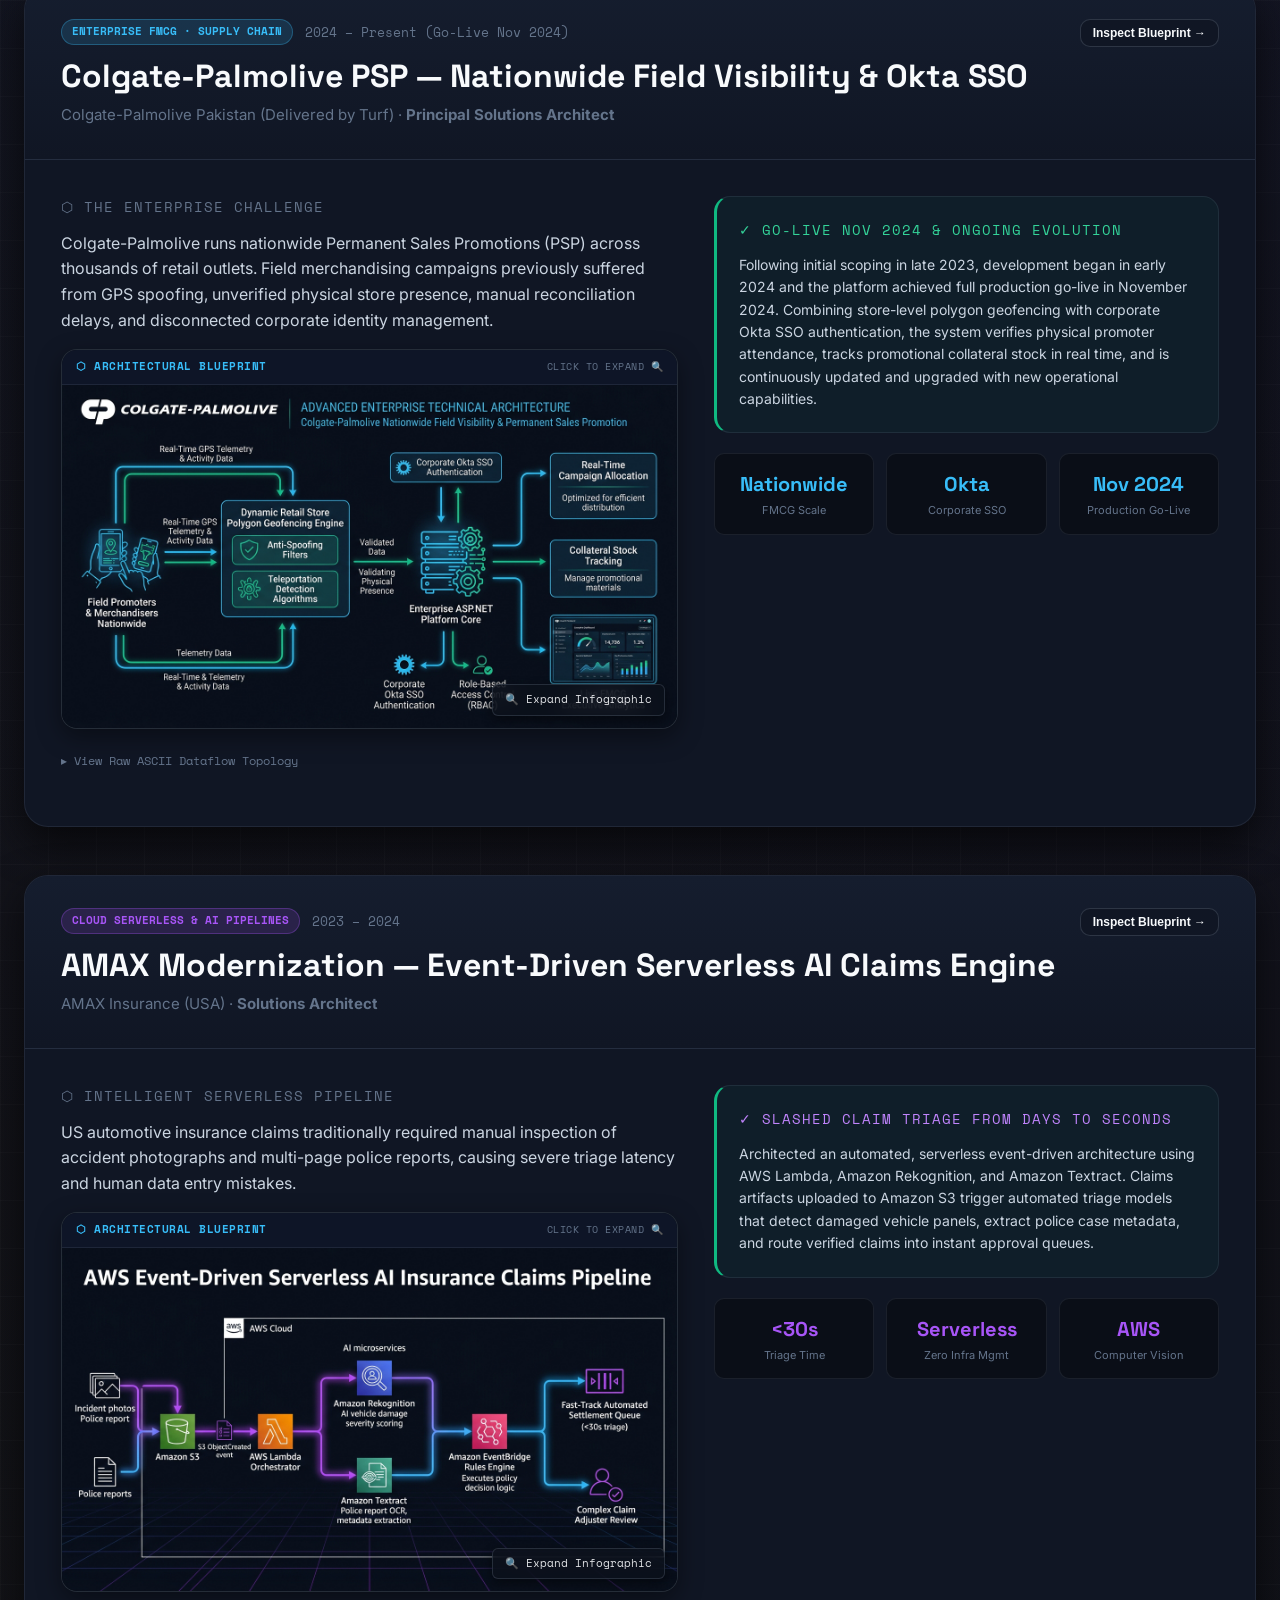
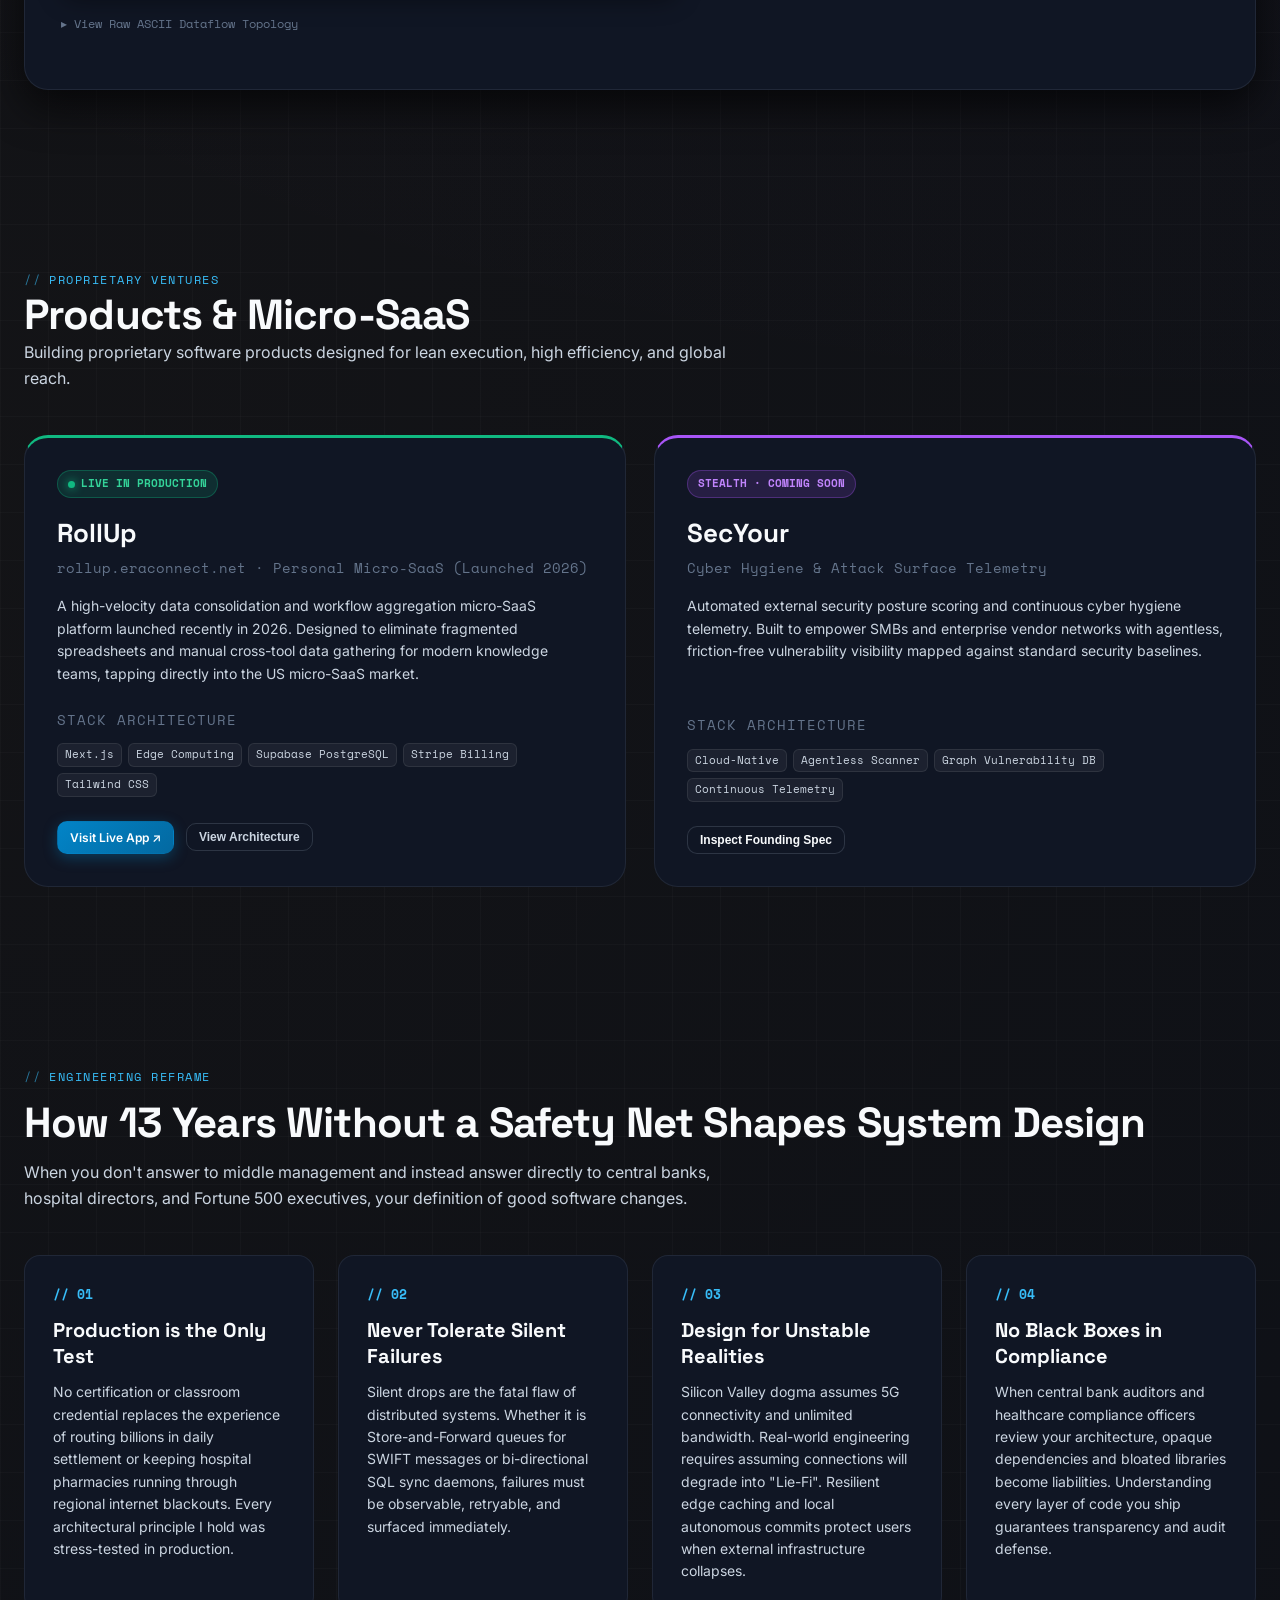
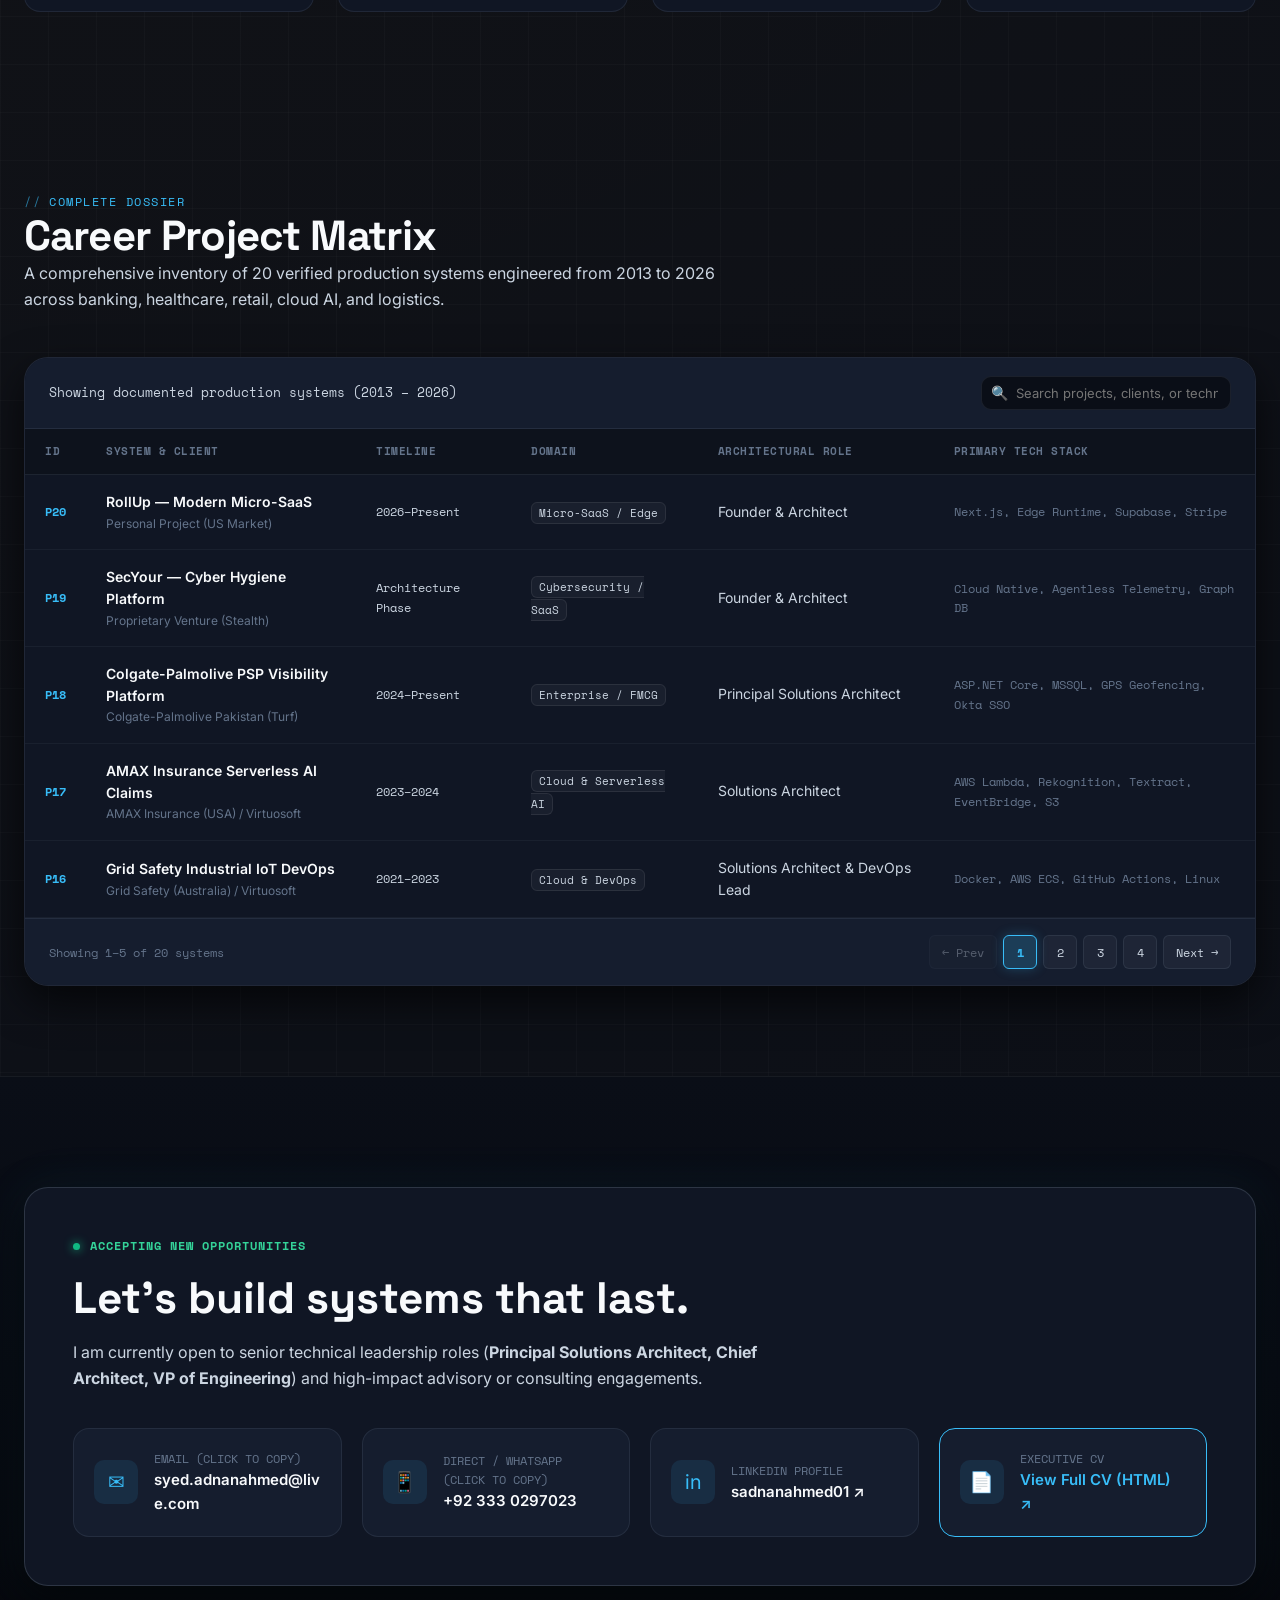
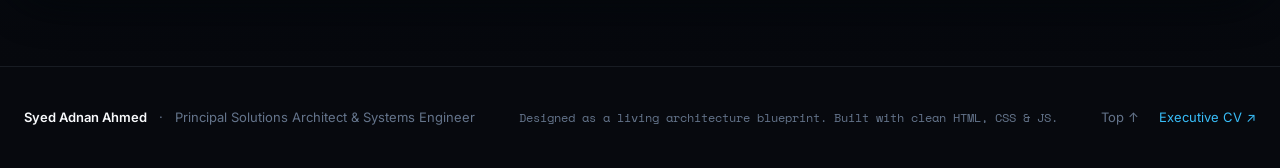
==== commit 29db9447: "Add Montserrat/Sans typography toggle and EPUB text flow to CV" ====
--- a/index.html
+++ b/index.html
@@ -1,19 +1,30 @@
 <!DOCTYPE html>
 <html lang="en">
+
 <head>
   <meta charset="UTF-8" />
   <meta name="viewport" content="width=device-width, initial-scale=1.0" />
-  <title>Syed Adnan Ahmed — Principal Solutions Architect & Systems Engineer</title>
-  <meta name="description" content="Principal Solutions Architect with 13+ years building mission-critical systems for central banks, Fortune 500 enterprises, and high-reliability healthcare infrastructure." />
-  <meta name="keywords" content="Solutions Architect, Systems Engineer, RTGS, Distributed Systems, .NET, AWS Serverless, Banking Infrastructure, Healthcare Systems" />
-  
+  <title>Syed Adnan Ahmed - Principal Solutions Architect & Systems Engineer</title>
+  <meta name="description"
+    content="Principal Solutions Architect with 13+ years building mission-critical systems for central banks, Fortune 500 enterprises, and high-reliability healthcare infrastructure." />
+  <meta name="keywords"
+    content="Solutions Architect, Systems Engineer, RTGS, Distributed Systems, .NET, AWS Serverless, Banking Infrastructure, Healthcare Systems" />
+
   <!-- Modern Architectural Typography -->
   <link rel="preconnect" href="https://fonts.googleapis.com" />
   <link rel="preconnect" href="https://fonts.gstatic.com" crossorigin />
-  <link href="https://fonts.googleapis.com/css2?family=Inter:wght@300;400;500;600;700&family=Space+Grotesk:wght@400;500;600;700;800&family=Space+Mono:ital,wght@0,400;0,700;1,400&display=swap" rel="stylesheet" />
-  
+  <link
+    href="https://fonts.googleapis.com/css2?family=Inter:wght@300;400;500;600;700&family=Space+Grotesk:wght@400;500;600;700;800&family=Space+Mono:ital,wght@0,400;0,700;1,400&display=swap"
+    rel="stylesheet" />
+
   <link rel="stylesheet" href="css/style.css" />
+
+  <!-- Favicons -->
+  <link rel="icon" type="image/svg+xml" href="favicon.svg" />
+  <link rel="icon" type="image/png" href="favicon.png" />
+  <link rel="apple-touch-icon" href="apple-touch-icon.png" />
 </head>
+
 <body>
 
   <!-- Navigation Header -->
@@ -125,7 +136,8 @@
       <li><a href="#career-matrix" class="mobile-nav-link">Project Matrix</a></li>
     </ul>
     <div class="mobile-nav-actions">
-      <a href="cv.html" target="_blank" class="btn btn-outline" style="width: 100%; justify-content: center;">Executive CV ↗</a>
+      <a href="cv.html" target="_blank" class="btn btn-outline" style="width: 100%; justify-content: center;">Executive
+        CV ↗</a>
       <a href="#contact" class="btn btn-primary" style="width: 100%; justify-content: center;">Connect / Hire</a>
     </div>
   </div>
@@ -144,7 +156,10 @@
       </h1>
 
       <p class="hero-subtitle">
-        13+ years architecting <strong>national and international fintech infrastructure</strong>, <strong>distributed healthcare networks</strong>, and <strong>cloud-native AI pipelines</strong> across the US, Europe, and Asia. From sovereign central bank gross settlement (RTGS) moving billions daily to 24/7 hospital pharmacies and Fortune 500 platforms—engineering high-consequence systems with zero margin for failure.
+        13+ years architecting <strong>national and international fintech infrastructure</strong>, <strong>distributed
+          healthcare networks</strong>, and <strong>cloud-native AI pipelines</strong> across the US, Europe, and Asia.
+        From sovereign central bank gross settlement (RTGS) moving billions daily to 24/7 hospital pharmacies and
+        Fortune 500 platforms—engineering high-consequence systems with zero margin for failure.
       </p>
 
       <div class="hero-actions">
@@ -161,7 +176,8 @@
             <span class="metric-sub">+</span>
           </div>
           <div class="metric-label">Central Bank Settlement</div>
-          <div class="metric-desc">Daily interbank transfers under State Bank of Pakistan RTGS mandate. First live bank in Pakistan.</div>
+          <div class="metric-desc">Daily interbank transfers under State Bank of Pakistan RTGS mandate. First live bank
+            in Pakistan.</div>
         </div>
 
         <div class="metric-card" style="--metric-color: var(--healthcare);">
@@ -170,7 +186,8 @@
             <span class="metric-sub">+ Nodes</span>
           </div>
           <div class="metric-label">Hospital Network Infrastructure</div>
-          <div class="metric-desc">Aga Khan University Hospital (AKU) 24/7 pharmacy and campus business locations with zero cashier downtime.</div>
+          <div class="metric-desc">Aga Khan University Hospital (AKU) 24/7 pharmacy and campus business locations with
+            zero cashier downtime.</div>
         </div>
 
         <div class="metric-card" style="--metric-color: var(--enterprise);">
@@ -178,7 +195,8 @@
             <span>Fortune 500</span>
           </div>
           <div class="metric-label">Enterprise FMCG Delivery</div>
-          <div class="metric-desc">Nationwide field visibility, polygon geofencing & Okta SSO for Colgate-Palmolive (Go-live Nov 2024, active upgrades).</div>
+          <div class="metric-desc">Nationwide field visibility, polygon geofencing & Okta SSO for Colgate-Palmolive
+            (Go-live Nov 2024, active upgrades).</div>
         </div>
 
         <div class="metric-card" style="--metric-color: var(--products);">
@@ -186,7 +204,8 @@
             <span>Zero</span>
           </div>
           <div class="metric-label">Silent Failures Tolerated</div>
-          <div class="metric-desc">Store-and-Forward (SAF) queues, distributed database synchronization, and custom production inspection utilities.</div>
+          <div class="metric-desc">Store-and-Forward (SAF) queues, distributed database synchronization, and custom
+            production inspection utilities.</div>
         </div>
       </div>
     </div>
@@ -200,7 +219,8 @@
           <div class="section-eyebrow">Interactive Systems Graph</div>
           <h2 class="section-title">The Architecture of a Career</h2>
           <p class="section-desc">
-            An interactive blueprint of systems engineered across 13+ years. Click any subsystem node to inspect its architectural topology, fault-tolerance strategy, and production metrics.
+            An interactive blueprint of systems engineered across 13+ years. Click any subsystem node to inspect its
+            architectural topology, fault-tolerance strategy, and production metrics.
           </p>
         </div>
       </div>
@@ -236,7 +256,8 @@
 
           <div class="search-box">
             <span class="search-icon">🔍</span>
-            <input type="text" id="node-search" class="search-input" placeholder="Filter nodes (e.g. RTGS, SBP, AKU, AWS)..." />
+            <input type="text" id="node-search" class="search-input"
+              placeholder="Filter nodes (e.g. RTGS, SBP, AKU, AWS)..." />
           </div>
         </div>
 
@@ -272,7 +293,8 @@
         <div class="section-eyebrow">Production Crucibles</div>
         <h2 class="section-title">Featured Case Studies</h2>
         <p class="section-desc">
-          Four distinct architectural challenges where downtime, compliance failure, or network latency were not options.
+          Four distinct architectural challenges where downtime, compliance failure, or network latency were not
+          options.
         </p>
       </div>
 
@@ -283,7 +305,8 @@
           <div class="case-study-header">
             <div>
               <div class="case-study-meta">
-                <span class="case-study-pill" style="background: rgba(245, 158, 11, 0.15); color: var(--fintech); border: 1px solid rgba(245, 158, 11, 0.3);">
+                <span class="case-study-pill"
+                  style="background: rgba(245, 158, 11, 0.15); color: var(--fintech); border: 1px solid rgba(245, 158, 11, 0.3);">
                   FINANCIAL INFRASTRUCTURE · BANKING
                 </span>
                 <span class="mono" style="font-size: 13px; color: var(--text-muted);">2015 – 2018</span>
@@ -293,24 +316,30 @@
                 Bank Alfalah & State Bank of Pakistan · <strong>Software Engineer (.NET / Architecture)</strong>
               </div>
             </div>
-            <button class="btn btn-secondary btn-sm" onclick="openInspectionDrawer('NODE_01_RTGS')">Inspect Blueprint →</button>
+            <button class="btn btn-secondary btn-sm" onclick="openInspectionDrawer('NODE_01_RTGS')">Inspect Blueprint
+              →</button>
           </div>
 
           <div class="case-study-body">
             <div>
               <div class="case-section-heading"><span>⬡ The Context & Architecture</span></div>
               <p style="margin-bottom: 16px;">
-                The State Bank of Pakistan issued a strict mandate: commercial banks had to implement a compliant Real-Time Gross Settlement (RTGS) system. Unlike batch processing, RTGS handles large-value interbank settlements in real-time, with immediate finality and zero undo.
+                The State Bank of Pakistan issued a strict mandate: commercial banks had to implement a compliant
+                Real-Time Gross Settlement (RTGS) system. Unlike batch processing, RTGS handles large-value interbank
+                settlements in real-time, with immediate finality and zero undo.
               </p>
-              
+
               <!-- Architecture Infographic -->
               <div class="case-study-infographic-card">
                 <div class="infographic-top-bar">
                   <span class="infographic-tag">⬡ ARCHITECTURAL BLUEPRINT</span>
                   <span class="expand-hint mono">CLICK TO EXPAND 🔍</span>
                 </div>
-                <a href="assets/images/rtgs-infographic.jpg" class="infographic-img-link" onclick="openInfographicLightbox('assets/images/rtgs-infographic.jpg', 'RTGS & PRI — Real-Time Interbank Settlement Architecture'); return false;">
-                  <img src="assets/images/rtgs-infographic.jpg" alt="RTGS and PRI Interbank Settlement Architecture Infographic" class="case-study-infographic-img" loading="lazy" />
+                <a href="assets/images/rtgs-infographic.jpg" class="infographic-img-link"
+                  onclick="openInfographicLightbox('assets/images/rtgs-infographic.jpg', 'RTGS & PRI — Real-Time Interbank Settlement Architecture'); return false;">
+                  <img src="assets/images/rtgs-infographic.jpg"
+                    alt="RTGS and PRI Interbank Settlement Architecture Infographic" class="case-study-infographic-img"
+                    loading="lazy" />
                   <div class="infographic-hover-overlay">
                     <span>🔍 Expand Infographic</span>
                   </div>
@@ -319,30 +348,33 @@
 
               <!-- Collapsible ASCII Spec -->
               <details class="arch-spec-details" style="margin-top: 12px; margin-bottom: 16px;">
-                <summary class="mono" style="font-size: 12px; color: var(--text-muted); cursor: pointer; padding: 4px 0; user-select: none;">
+                <summary class="mono"
+                  style="font-size: 12px; color: var(--text-muted); cursor: pointer; padding: 4px 0; user-select: none;">
                   <span>▸ View Raw ASCII Dataflow Topology</span>
                 </summary>
-                <div class="arch-diagram-box" style="margin-top: 8px;">Branch Staff  ──>  Branch Manager Approval
-                            │
-                            ▼
-              Treasury Back-Office (Dual Approval)
-                            │
-                            ▼
-               Background Processing Windows Service
-                            │
-               ┌────────────┴────────────┐
-               ▼                         ▼
-     SWIFT MT102/103 Creation    Store-and-Forward (SAF) Queue
-               │                         │
-               ▼                         ▼
-        SBP PRISM Server   ◄────── (Retry / No Silent Loss)
-               │
-               ▼
-     Account Settlement: Requestor ──> GL + Taxes + FED</div>
+                <div class="arch-diagram-box" style="margin-top: 8px;">Branch Staff ──> Branch Manager Approval
+                  │
+                  ▼
+                  Treasury Back-Office (Dual Approval)
+                  │
+                  ▼
+                  Background Processing Windows Service
+                  │
+                  ┌────────────┴────────────┐
+                  ▼ ▼
+                  SWIFT MT102/103 Creation Store-and-Forward (SAF) Queue
+                  │ │
+                  ▼ ▼
+                  SBP PRISM Server ◄────── (Retry / No Silent Loss)
+                  │
+                  ▼
+                  Account Settlement: Requestor ──> GL + Taxes + FED</div>
               </details>
 
               <p style="margin-top: 16px; font-size: 14px;">
-                Near go-live, the scope expanded to absorb the <strong>Pakistan Remittance Initiative (PRI)</strong> — turning the platform into a dual-purpose financial backbone routing inbound international remittances away from informal networks.
+                Near go-live, the scope expanded to absorb the <strong>Pakistan Remittance Initiative (PRI)</strong> —
+                turning the platform into a dual-purpose financial backbone routing inbound international remittances
+                away from informal networks.
               </p>
             </div>
 
@@ -352,8 +384,11 @@
                   <span>⚡ The ₨200 Million Pilot Incident</span>
                 </div>
                 <p style="font-size: 14px; line-height: 1.6;">
-                  During pilot, an incorrect transaction exceeding <strong>₨200,000,000 (200 Million PKR)</strong> was routed. I had built custom real-time WinForms monitoring utilities alongside the core services to track live message flows. 
-                  Catching the anomaly before PRISM finality allowed me to immediately alert Treasury, who reversed it before settlement.
+                  During pilot, an incorrect transaction exceeding <strong>₨200,000,000 (200 Million PKR)</strong> was
+                  routed. I had built custom real-time WinForms monitoring utilities alongside the core services to
+                  track live message flows.
+                  Catching the anomaly before PRISM finality allowed me to immediately alert Treasury, who reversed it
+                  before settlement.
                 </p>
               </div>
 
@@ -362,8 +397,10 @@
                   <span>✓ First to Go Live & Competitor Consultation</span>
                 </div>
                 <p style="font-size: 14px; line-height: 1.6;">
-                  Bank Alfalah became the <strong>first commercial bank in Pakistan to go live</strong>, cleanly passing the stringent SBP regulatory compliance audit. 
-                  When another top-tier Pakistani bank struggled with their RTGS implementation, their technical leadership reached out to consult with me on solution architecture.
+                  Bank Alfalah became the <strong>first commercial bank in Pakistan to go live</strong>, cleanly passing
+                  the stringent SBP regulatory compliance audit.
+                  When another top-tier Pakistani bank struggled with their RTGS implementation, their technical
+                  leadership reached out to consult with me on solution architecture.
                 </p>
               </div>
 
@@ -390,7 +427,8 @@
           <div class="case-study-header">
             <div>
               <div class="case-study-meta">
-                <span class="case-study-pill" style="background: rgba(236, 72, 153, 0.15); color: var(--healthcare); border: 1px solid rgba(236, 72, 153, 0.3);">
+                <span class="case-study-pill"
+                  style="background: rgba(236, 72, 153, 0.15); color: var(--healthcare); border: 1px solid rgba(236, 72, 153, 0.3);">
                   DISTRIBUTED SYSTEMS · HEALTHCARE & RETAIL
                 </span>
                 <span class="mono" style="font-size: 13px; color: var(--text-muted);">2018 – Present</span>
@@ -400,14 +438,18 @@
                 Aga Khan University Hospital (AKU) & Turf · <strong>Co-Founder & Chief Solutions Architect</strong>
               </div>
             </div>
-            <button class="btn btn-secondary btn-sm" onclick="openInspectionDrawer('NODE_02_ERA')">Inspect Blueprint →</button>
+            <button class="btn btn-secondary btn-sm" onclick="openInspectionDrawer('NODE_02_ERA')">Inspect Blueprint
+              →</button>
           </div>
 
           <div class="case-study-body">
             <div>
               <div class="case-section-heading"><span>⬡ Defeating "Lie-Fi" in the Real World</span></div>
               <p style="margin-bottom: 16px;">
-                Launching ERA across retail chains revealed a harsh reality: rural network infrastructure suffered chronic drops and degraded connections ("Lie-Fi"). Browser service workers and LocalStorage buckled under complex inventory workloads. In hospital pharmacies operating 24/7, cashier downtime is a critical safety failure.
+                Launching ERA across retail chains revealed a harsh reality: rural network infrastructure suffered
+                chronic drops and degraded connections ("Lie-Fi"). Browser service workers and LocalStorage buckled
+                under complex inventory workloads. In hospital pharmacies operating 24/7, cashier downtime is a critical
+                safety failure.
               </p>
 
               <!-- Architecture Infographic -->
@@ -416,8 +458,11 @@
                   <span class="infographic-tag">⬡ ARCHITECTURAL BLUEPRINT</span>
                   <span class="expand-hint mono">CLICK TO EXPAND 🔍</span>
                 </div>
-                <a href="assets/images/era-infographic.jpg" class="infographic-img-link" onclick="openInfographicLightbox('assets/images/era-infographic.jpg', 'ERA — Distributed Offline-First Healthcare Platform Architecture'); return false;">
-                  <img src="assets/images/era-infographic.jpg" alt="ERA Distributed Offline-First Healthcare Architecture Infographic" class="case-study-infographic-img" loading="lazy" />
+                <a href="assets/images/era-infographic.jpg" class="infographic-img-link"
+                  onclick="openInfographicLightbox('assets/images/era-infographic.jpg', 'ERA — Distributed Offline-First Healthcare Platform Architecture'); return false;">
+                  <img src="assets/images/era-infographic.jpg"
+                    alt="ERA Distributed Offline-First Healthcare Architecture Infographic"
+                    class="case-study-infographic-img" loading="lazy" />
                   <div class="infographic-hover-overlay">
                     <span>🔍 Expand Infographic</span>
                   </div>
@@ -426,22 +471,25 @@
 
               <!-- Collapsible ASCII Spec -->
               <details class="arch-spec-details" style="margin-top: 12px; margin-bottom: 16px;">
-                <summary class="mono" style="font-size: 12px; color: var(--text-muted); cursor: pointer; padding: 4px 0; user-select: none;">
+                <summary class="mono"
+                  style="font-size: 12px; color: var(--text-muted); cursor: pointer; padding: 4px 0; user-select: none;">
                   <span>▸ View Raw ASCII Dataflow Topology</span>
                 </summary>
                 <div class="arch-diagram-box" style="margin-top: 8px;">[ Cloud Master (Azure) ]
-  └── Primary MSSQL Master Database
-             ▲
-             │ [ Bi-Directional Custom Windows Sync Service ]
-             │ (Stored Procedures, Journal Queue, Conflict Resolution)
-             ▼
-[ Edge Terminals: AKU Hospital Pharmacies & Clinics ]
-  ├── Local MSSQL Instance (Zero-Latency Local Transaction Commit)
-  └── WinUI3 / WinForms Terminal (100% Offline Capability)</div>
+                  └── Primary MSSQL Master Database
+                  ▲
+                  │ [ Bi-Directional Custom Windows Sync Service ]
+                  │ (Stored Procedures, Journal Queue, Conflict Resolution)
+                  ▼
+                  [ Edge Terminals: AKU Hospital Pharmacies & Clinics ]
+                  ├── Local MSSQL Instance (Zero-Latency Local Transaction Commit)
+                  └── WinUI3 / WinForms Terminal (100% Offline Capability)</div>
               </details>
 
               <p style="margin-top: 16px; font-size: 14px;">
-                I stopped fighting browser limits and deployed a local database topology: edge stations run a local MSSQL instance with stored procedure journal queues and background Windows synchronization daemons that reconcile with the cloud master without human intervention.
+                I stopped fighting browser limits and deployed a local database topology: edge stations run a local
+                MSSQL instance with stored procedure journal queues and background Windows synchronization daemons that
+                reconcile with the cloud master without human intervention.
               </p>
             </div>
 
@@ -451,7 +499,10 @@
                   <span>👥 Mentorship & Delivering "ERA Lite"</span>
                 </div>
                 <p style="font-size: 14px; line-height: 1.6;">
-                  When small retail operators needed lightweight cash-desk software, I architected "ERA Lite" in WinForms and mentored <strong>Syed Shahriyar Ali</strong>, an ambitious 10th-grade apprentice who delivered the core client code under my direction. The trainee shipped a commercial system that generated reliable revenue.
+                  When small retail operators needed lightweight cash-desk software, I architected "ERA Lite" in
+                  WinForms and mentored <strong>Syed Shahriyar Ali</strong>, an ambitious 10th-grade apprentice who
+                  delivered the core client code under my direction. The trainee shipped a commercial system that
+                  generated reliable revenue.
                 </p>
               </div>
 
@@ -460,7 +511,10 @@
                   <span>✓ 40+ Aga Khan University Hospital Nodes</span>
                 </div>
                 <p style="font-size: 14px; line-height: 1.6;">
-                  ERA evolved from retail roots into specialized enterprise healthcare infrastructure. Today, it powers <strong>40+ business locations across Aga Khan University Hospital</strong> — South Asia's premier JCI-accredited medical institution — operating continuously 24/7 with zero cash-desk paralysis during telecommunications blackouts.
+                  ERA evolved from retail roots into specialized enterprise healthcare infrastructure. Today, it powers
+                  <strong>40+ business locations across Aga Khan University Hospital</strong> — South Asia's premier
+                  JCI-accredited medical institution — operating continuously 24/7 with zero cash-desk paralysis during
+                  telecommunications blackouts.
                 </p>
               </div>
 
@@ -487,24 +541,29 @@
           <div class="case-study-header">
             <div>
               <div class="case-study-meta">
-                <span class="case-study-pill" style="background: rgba(56, 189, 248, 0.15); color: var(--enterprise); border: 1px solid rgba(56, 189, 248, 0.3);">
+                <span class="case-study-pill"
+                  style="background: rgba(56, 189, 248, 0.15); color: var(--enterprise); border: 1px solid rgba(56, 189, 248, 0.3);">
                   ENTERPRISE FMCG · SUPPLY CHAIN
                 </span>
-                <span class="mono" style="font-size: 13px; color: var(--text-muted);">2024 – Present (Go-Live Nov 2024)</span>
+                <span class="mono" style="font-size: 13px; color: var(--text-muted);">2024 – Present (Go-Live Nov
+                  2024)</span>
               </div>
               <h3 class="case-study-title">Colgate-Palmolive PSP — Nationwide Field Visibility & Okta SSO</h3>
               <div class="case-study-role">
                 Colgate-Palmolive Pakistan (Delivered by Turf) · <strong>Principal Solutions Architect</strong>
               </div>
             </div>
-            <button class="btn btn-secondary btn-sm" onclick="openInspectionDrawer('NODE_03_COLGATE')">Inspect Blueprint →</button>
+            <button class="btn btn-secondary btn-sm" onclick="openInspectionDrawer('NODE_03_COLGATE')">Inspect Blueprint
+              →</button>
           </div>
 
           <div class="case-study-body">
             <div>
               <div class="case-section-heading"><span>⬡ The Enterprise Challenge</span></div>
               <p style="margin-bottom: 16px;">
-                Colgate-Palmolive runs nationwide Permanent Sales Promotions (PSP) across thousands of retail outlets. Field merchandising campaigns previously suffered from GPS spoofing, unverified physical store presence, manual reconciliation delays, and disconnected corporate identity management.
+                Colgate-Palmolive runs nationwide Permanent Sales Promotions (PSP) across thousands of retail outlets.
+                Field merchandising campaigns previously suffered from GPS spoofing, unverified physical store presence,
+                manual reconciliation delays, and disconnected corporate identity management.
               </p>
 
               <!-- Architecture Infographic -->
@@ -513,8 +572,11 @@
                   <span class="infographic-tag">⬡ ARCHITECTURAL BLUEPRINT</span>
                   <span class="expand-hint mono">CLICK TO EXPAND 🔍</span>
                 </div>
-                <a href="assets/images/colgate-infographic.jpg" class="infographic-img-link" onclick="openInfographicLightbox('assets/images/colgate-infographic.jpg', 'Colgate-Palmolive — Nationwide Field Visibility & Okta SSO Architecture'); return false;">
-                  <img src="assets/images/colgate-infographic.jpg" alt="Colgate-Palmolive Field Telemetry and Geofencing Architecture Infographic" class="case-study-infographic-img" loading="lazy" />
+                <a href="assets/images/colgate-infographic.jpg" class="infographic-img-link"
+                  onclick="openInfographicLightbox('assets/images/colgate-infographic.jpg', 'Colgate-Palmolive — Nationwide Field Visibility & Okta SSO Architecture'); return false;">
+                  <img src="assets/images/colgate-infographic.jpg"
+                    alt="Colgate-Palmolive Field Telemetry and Geofencing Architecture Infographic"
+                    class="case-study-infographic-img" loading="lazy" />
                   <div class="infographic-hover-overlay">
                     <span>🔍 Expand Infographic</span>
                   </div>
@@ -523,19 +585,21 @@
 
               <!-- Collapsible ASCII Spec -->
               <details class="arch-spec-details" style="margin-top: 12px; margin-bottom: 16px;">
-                <summary class="mono" style="font-size: 12px; color: var(--text-muted); cursor: pointer; padding: 4px 0; user-select: none;">
+                <summary class="mono"
+                  style="font-size: 12px; color: var(--text-muted); cursor: pointer; padding: 4px 0; user-select: none;">
                   <span>▸ View Raw ASCII Dataflow Topology</span>
                 </summary>
-                <div class="arch-diagram-box" style="margin-top: 8px;">[ Merchandiser Mobile App ] ──> [ Real-Time GPS Coordinates ]
-                                              │
-                                              ▼
-  [ Store Polygon Geofence Engine ] ──> [ Fraud / Teleport Filter ]
-                                              │
-                                              ▼
-  [ Enterprise ASP.NET Platform ] ◄─── [ Corporate Okta SSO ]
-                                              │
-                                              ▼
-  [ Automated Campaign Allocation & Audit Analytics ]</div>
+                <div class="arch-diagram-box" style="margin-top: 8px;">[ Merchandiser Mobile App ] ──> [ Real-Time GPS
+                  Coordinates ]
+                  │
+                  ▼
+                  [ Store Polygon Geofence Engine ] ──> [ Fraud / Teleport Filter ]
+                  │
+                  ▼
+                  [ Enterprise ASP.NET Platform ] ◄─── [ Corporate Okta SSO ]
+                  │
+                  ▼
+                  [ Automated Campaign Allocation & Audit Analytics ]</div>
               </details>
             </div>
 
@@ -545,7 +609,10 @@
                   <span>✓ Go-Live Nov 2024 & Ongoing Evolution</span>
                 </div>
                 <p style="font-size: 14px; line-height: 1.6;">
-                  Following initial scoping in late 2023, development began in early 2024 and the platform achieved full production go-live in November 2024. Combining store-level polygon geofencing with corporate Okta SSO authentication, the system verifies physical promoter attendance, tracks promotional collateral stock in real time, and is continuously updated and upgraded with new operational capabilities.
+                  Following initial scoping in late 2023, development began in early 2024 and the platform achieved full
+                  production go-live in November 2024. Combining store-level polygon geofencing with corporate Okta SSO
+                  authentication, the system verifies physical promoter attendance, tracks promotional collateral stock
+                  in real time, and is continuously updated and upgraded with new operational capabilities.
                 </p>
               </div>
 
@@ -572,7 +639,8 @@
           <div class="case-study-header">
             <div>
               <div class="case-study-meta">
-                <span class="case-study-pill" style="background: rgba(168, 85, 247, 0.15); color: var(--cloud); border: 1px solid rgba(168, 85, 247, 0.3);">
+                <span class="case-study-pill"
+                  style="background: rgba(168, 85, 247, 0.15); color: var(--cloud); border: 1px solid rgba(168, 85, 247, 0.3);">
                   CLOUD SERVERLESS & AI PIPELINES
                 </span>
                 <span class="mono" style="font-size: 13px; color: var(--text-muted);">2023 – 2024</span>
@@ -582,14 +650,16 @@
                 AMAX Insurance (USA) · <strong>Solutions Architect</strong>
               </div>
             </div>
-            <button class="btn btn-secondary btn-sm" onclick="openInspectionDrawer('NODE_04_AMAX')">Inspect Blueprint →</button>
+            <button class="btn btn-secondary btn-sm" onclick="openInspectionDrawer('NODE_04_AMAX')">Inspect Blueprint
+              →</button>
           </div>
 
           <div class="case-study-body">
             <div>
               <div class="case-section-heading"><span>⬡ Intelligent Serverless Pipeline</span></div>
               <p style="margin-bottom: 16px;">
-                US automotive insurance claims traditionally required manual inspection of accident photographs and multi-page police reports, causing severe triage latency and human data entry mistakes.
+                US automotive insurance claims traditionally required manual inspection of accident photographs and
+                multi-page police reports, causing severe triage latency and human data entry mistakes.
               </p>
 
               <!-- Architecture Infographic -->
@@ -598,8 +668,11 @@
                   <span class="infographic-tag">⬡ ARCHITECTURAL BLUEPRINT</span>
                   <span class="expand-hint mono">CLICK TO EXPAND 🔍</span>
                 </div>
-                <a href="assets/images/amax-infographic.jpg" class="infographic-img-link" onclick="openInfographicLightbox('assets/images/amax-infographic.jpg', 'AMAX — AWS Event-Driven Serverless AI Claims Pipeline Architecture'); return false;">
-                  <img src="assets/images/amax-infographic.jpg" alt="AWS Event-Driven Serverless AI Claims Pipeline Architecture Infographic" class="case-study-infographic-img" loading="lazy" />
+                <a href="assets/images/amax-infographic.jpg" class="infographic-img-link"
+                  onclick="openInfographicLightbox('assets/images/amax-infographic.jpg', 'AMAX — AWS Event-Driven Serverless AI Claims Pipeline Architecture'); return false;">
+                  <img src="assets/images/amax-infographic.jpg"
+                    alt="AWS Event-Driven Serverless AI Claims Pipeline Architecture Infographic"
+                    class="case-study-infographic-img" loading="lazy" />
                   <div class="infographic-hover-overlay">
                     <span>🔍 Expand Infographic</span>
                   </div>
@@ -608,23 +681,25 @@
 
               <!-- Collapsible ASCII Spec -->
               <details class="arch-spec-details" style="margin-top: 12px; margin-bottom: 16px;">
-                <summary class="mono" style="font-size: 12px; color: var(--text-muted); cursor: pointer; padding: 4px 0; user-select: none;">
+                <summary class="mono"
+                  style="font-size: 12px; color: var(--text-muted); cursor: pointer; padding: 4px 0; user-select: none;">
                   <span>▸ View Raw ASCII Dataflow Topology</span>
                 </summary>
-                <div class="arch-diagram-box" style="margin-top: 8px;">[ Incident Photos & Police Reports ] ──> [ Amazon S3 Ingestion ]
-                                                       │
-                                                       ▼
-                                            [ AWS Lambda Orchestrator ]
-                             ┌─────────────────────────┴─────────────────────────┐
-                             ▼                                                   ▼
-                  [ Amazon Rekognition ]                                [ Amazon Textract ]
-                  (Vehicle Damage Vision)                             (Police Document OCR)
-                             └─────────────────────────┬─────────────────────────┘
-                                                       ▼
-                                        [ EventBridge Decision Rules ]
-                                                       │
-                                                       ▼
-                                      [ Fast-Track Settlement / Adjuster ]</div>
+                <div class="arch-diagram-box" style="margin-top: 8px;">[ Incident Photos & Police Reports ] ──> [ Amazon
+                  S3 Ingestion ]
+                  │
+                  ▼
+                  [ AWS Lambda Orchestrator ]
+                  ┌─────────────────────────┴─────────────────────────┐
+                  ▼ ▼
+                  [ Amazon Rekognition ] [ Amazon Textract ]
+                  (Vehicle Damage Vision) (Police Document OCR)
+                  └─────────────────────────┬─────────────────────────┘
+                  ▼
+                  [ EventBridge Decision Rules ]
+                  │
+                  ▼
+                  [ Fast-Track Settlement / Adjuster ]</div>
               </details>
             </div>
 
@@ -634,7 +709,10 @@
                   <span>✓ Slashed Claim Triage From Days to Seconds</span>
                 </div>
                 <p style="font-size: 14px; line-height: 1.6;">
-                  Architected an automated, serverless event-driven architecture using AWS Lambda, Amazon Rekognition, and Amazon Textract. Claims artifacts uploaded to Amazon S3 trigger automated triage models that detect damaged vehicle panels, extract police case metadata, and route verified claims into instant approval queues.
+                  Architected an automated, serverless event-driven architecture using AWS Lambda, Amazon Rekognition,
+                  and Amazon Textract. Claims artifacts uploaded to Amazon S3 trigger automated triage models that
+                  detect damaged vehicle panels, extract police case metadata, and route verified claims into instant
+                  approval queues.
                 </p>
               </div>
 
@@ -674,7 +752,7 @@
       </div>
 
       <div class="products-grid">
-        
+
         <!-- Product 1: RollUp -->
         <div class="product-card live-product">
           <div class="product-badge badge-live">
@@ -684,9 +762,11 @@
 
           <h3 class="product-title">RollUp</h3>
           <div class="product-subtitle mono">rollup.eraconnect.net · Personal Micro-SaaS (Launched 2026)</div>
-          
+
           <p class="product-desc">
-            A high-velocity data consolidation and workflow aggregation micro-SaaS platform launched recently in 2026. Designed to eliminate fragmented spreadsheets and manual cross-tool data gathering for modern knowledge teams, tapping directly into the US micro-SaaS market.
+            A high-velocity data consolidation and workflow aggregation micro-SaaS platform launched recently in 2026.
+            Designed to eliminate fragmented spreadsheets and manual cross-tool data gathering for modern knowledge
+            teams, tapping directly into the US micro-SaaS market.
           </p>
 
           <div style="margin-bottom: 24px;">
@@ -720,7 +800,9 @@
           <div class="product-subtitle mono">Cyber Hygiene & Attack Surface Telemetry</div>
 
           <p class="product-desc">
-            Automated external security posture scoring and continuous cyber hygiene telemetry. Built to empower SMBs and enterprise vendor networks with agentless, friction-free vulnerability visibility mapped against standard security baselines.
+            Automated external security posture scoring and continuous cyber hygiene telemetry. Built to empower SMBs
+            and enterprise vendor networks with agentless, friction-free vulnerability visibility mapped against
+            standard security baselines.
           </p>
 
           <div style="margin-bottom: 24px;">
@@ -751,7 +833,8 @@
         <div class="section-eyebrow">Engineering Reframe</div>
         <h2 class="section-title">How 13 Years Without a Safety Net Shapes System Design</h2>
         <p class="section-desc">
-          When you don't answer to middle management and instead answer directly to central banks, hospital directors, and Fortune 500 executives, your definition of good software changes.
+          When you don't answer to middle management and instead answer directly to central banks, hospital directors,
+          and Fortune 500 executives, your definition of good software changes.
         </p>
       </div>
 
@@ -760,7 +843,9 @@
           <div class="philosophy-num">// 01</div>
           <h3 class="philosophy-title">Production is the Only Test</h3>
           <p class="philosophy-text">
-            No certification or classroom credential replaces the experience of routing billions in daily settlement or keeping hospital pharmacies running through regional internet blackouts. Every architectural principle I hold was stress-tested in production.
+            No certification or classroom credential replaces the experience of routing billions in daily settlement or
+            keeping hospital pharmacies running through regional internet blackouts. Every architectural principle I
+            hold was stress-tested in production.
           </p>
         </div>
 
@@ -768,7 +853,9 @@
           <div class="philosophy-num">// 02</div>
           <h3 class="philosophy-title">Never Tolerate Silent Failures</h3>
           <p class="philosophy-text">
-            Silent drops are the fatal flaw of distributed systems. Whether it is Store-and-Forward queues for SWIFT messages or bi-directional SQL sync daemons, failures must be observable, retryable, and surfaced immediately.
+            Silent drops are the fatal flaw of distributed systems. Whether it is Store-and-Forward queues for SWIFT
+            messages or bi-directional SQL sync daemons, failures must be observable, retryable, and surfaced
+            immediately.
           </p>
         </div>
 
@@ -776,7 +863,9 @@
           <div class="philosophy-num">// 03</div>
           <h3 class="philosophy-title">Design for Unstable Realities</h3>
           <p class="philosophy-text">
-            Silicon Valley dogma assumes 5G connectivity and unlimited bandwidth. Real-world engineering requires assuming connections will degrade into "Lie-Fi". Resilient edge caching and local autonomous commits protect users when external infrastructure collapses.
+            Silicon Valley dogma assumes 5G connectivity and unlimited bandwidth. Real-world engineering requires
+            assuming connections will degrade into "Lie-Fi". Resilient edge caching and local autonomous commits protect
+            users when external infrastructure collapses.
           </p>
         </div>
 
@@ -784,7 +873,9 @@
           <div class="philosophy-num">// 04</div>
           <h3 class="philosophy-title">No Black Boxes in Compliance</h3>
           <p class="philosophy-text">
-            When central bank auditors and healthcare compliance officers review your architecture, opaque dependencies and bloated libraries become liabilities. Understanding every layer of code you ship guarantees transparency and audit defense.
+            When central bank auditors and healthcare compliance officers review your architecture, opaque dependencies
+            and bloated libraries become liabilities. Understanding every layer of code you ship guarantees transparency
+            and audit defense.
           </p>
         </div>
       </div>
@@ -799,7 +890,8 @@
           <div class="section-eyebrow">Complete Dossier</div>
           <h2 class="section-title">Career Project Matrix</h2>
           <p class="section-desc">
-            A comprehensive inventory of 20 verified production systems engineered from 2013 to 2026 across banking, healthcare, retail, cloud AI, and logistics.
+            A comprehensive inventory of 20 verified production systems engineered from 2013 to 2026 across banking,
+            healthcare, retail, cloud AI, and logistics.
           </p>
         </div>
       </div>
@@ -811,7 +903,8 @@
           </div>
           <div class="search-box">
             <span class="search-icon">🔍</span>
-            <input type="text" id="matrix-search" class="search-input" placeholder="Search projects, clients, or technologies..." />
+            <input type="text" id="matrix-search" class="search-input"
+              placeholder="Search projects, clients, or technologies..." />
           </div>
         </div>
 
@@ -862,7 +955,8 @@
         </h2>
 
         <p style="font-size: 16px; color: var(--text-secondary); max-width: 700px; line-height: 1.6;">
-          I am currently open to senior technical leadership roles (<strong>Principal Solutions Architect, Chief Architect, VP of Engineering</strong>) and high-impact advisory or consulting engagements.
+          I am currently open to senior technical leadership roles (<strong>Principal Solutions Architect, Chief
+            Architect, VP of Engineering</strong>) and high-impact advisory or consulting engagements.
         </p>
 
         <div class="contact-grid">
@@ -910,7 +1004,8 @@
   <div class="modal-backdrop" id="inspection-modal" role="dialog" aria-modal="true">
     <div class="inspection-drawer">
       <div class="drawer-header">
-        <span class="mono" style="font-size: 13px; color: var(--enterprise); font-weight: 700;">// ARCHITECTURAL SPECIFICATION</span>
+        <span class="mono" style="font-size: 13px; color: var(--enterprise); font-weight: 700;">// ARCHITECTURAL
+          SPECIFICATION</span>
         <button class="drawer-close" id="drawer-close-btn" aria-label="Close drawer">✕</button>
       </div>
       <div class="drawer-content" id="drawer-body-content">
@@ -953,4 +1048,5 @@
 
   <script src="js/app.js"></script>
 </body>
-</html>
+
+</html>
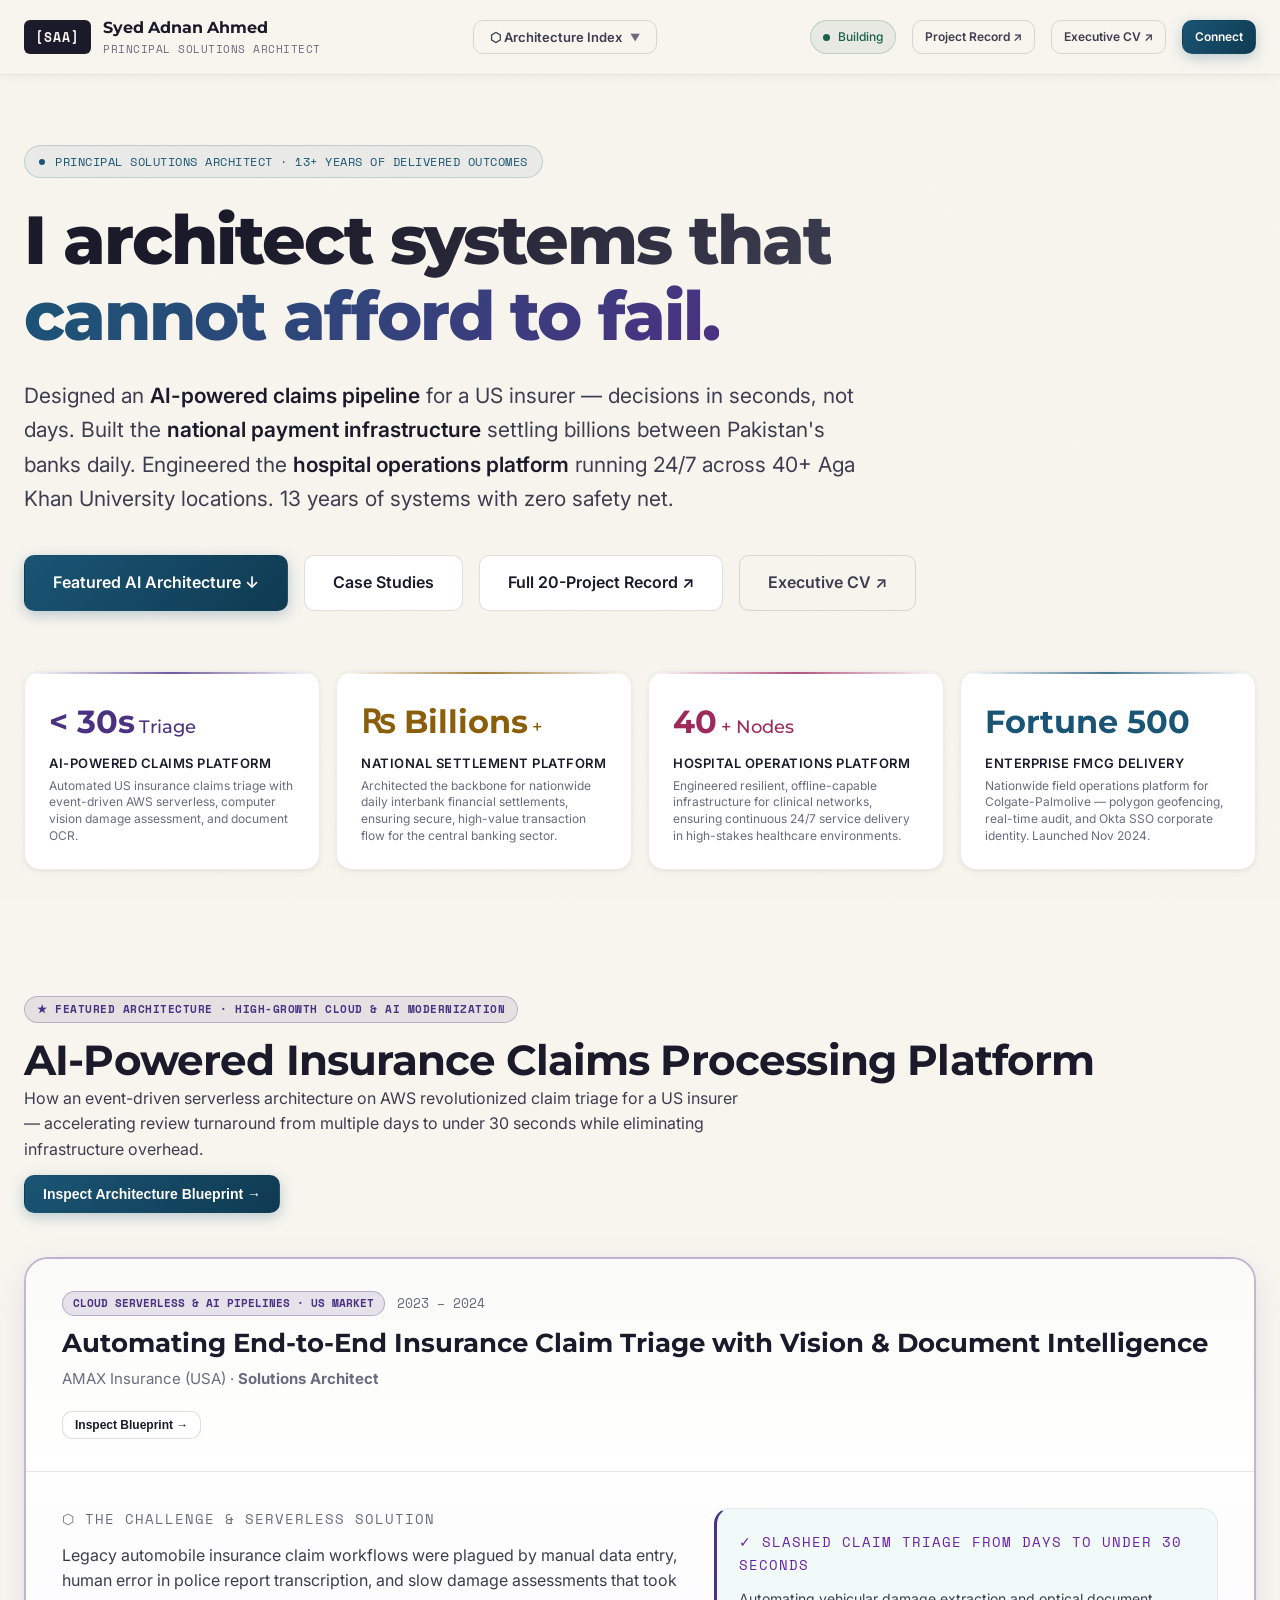
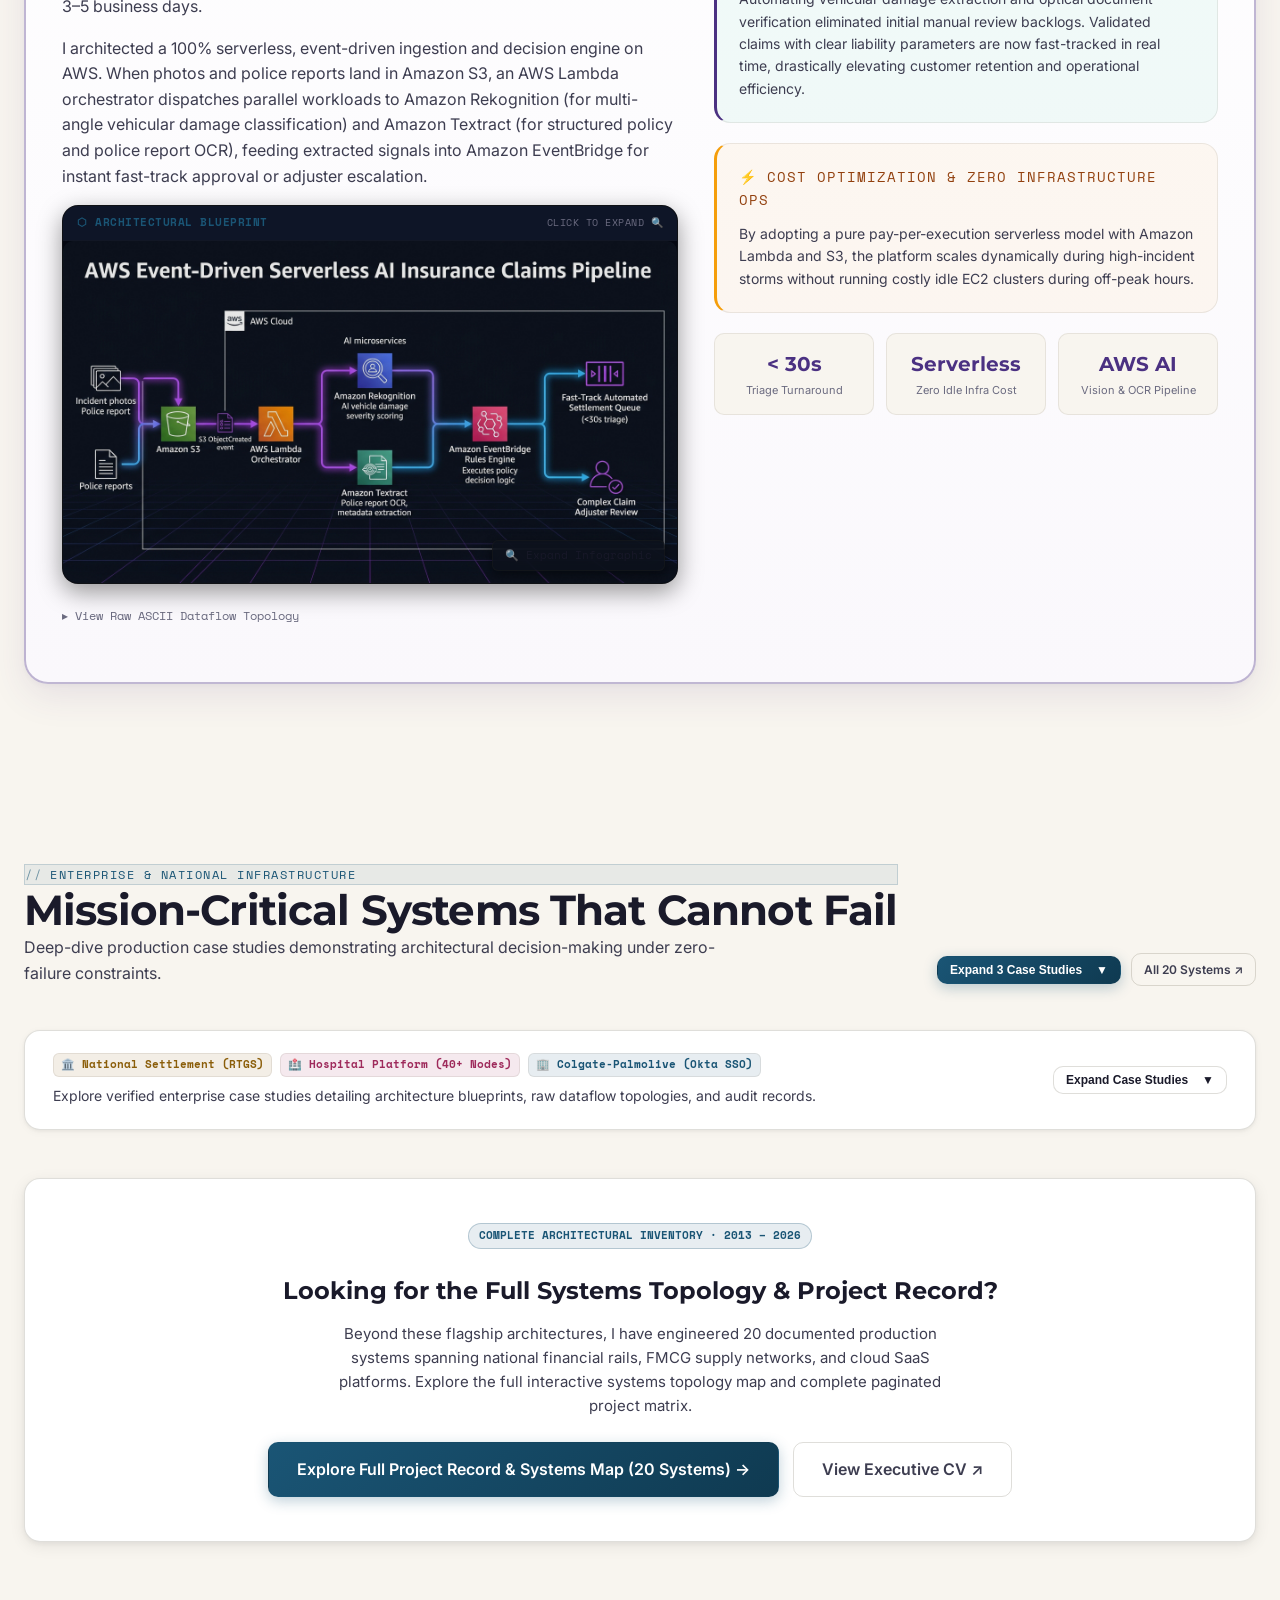
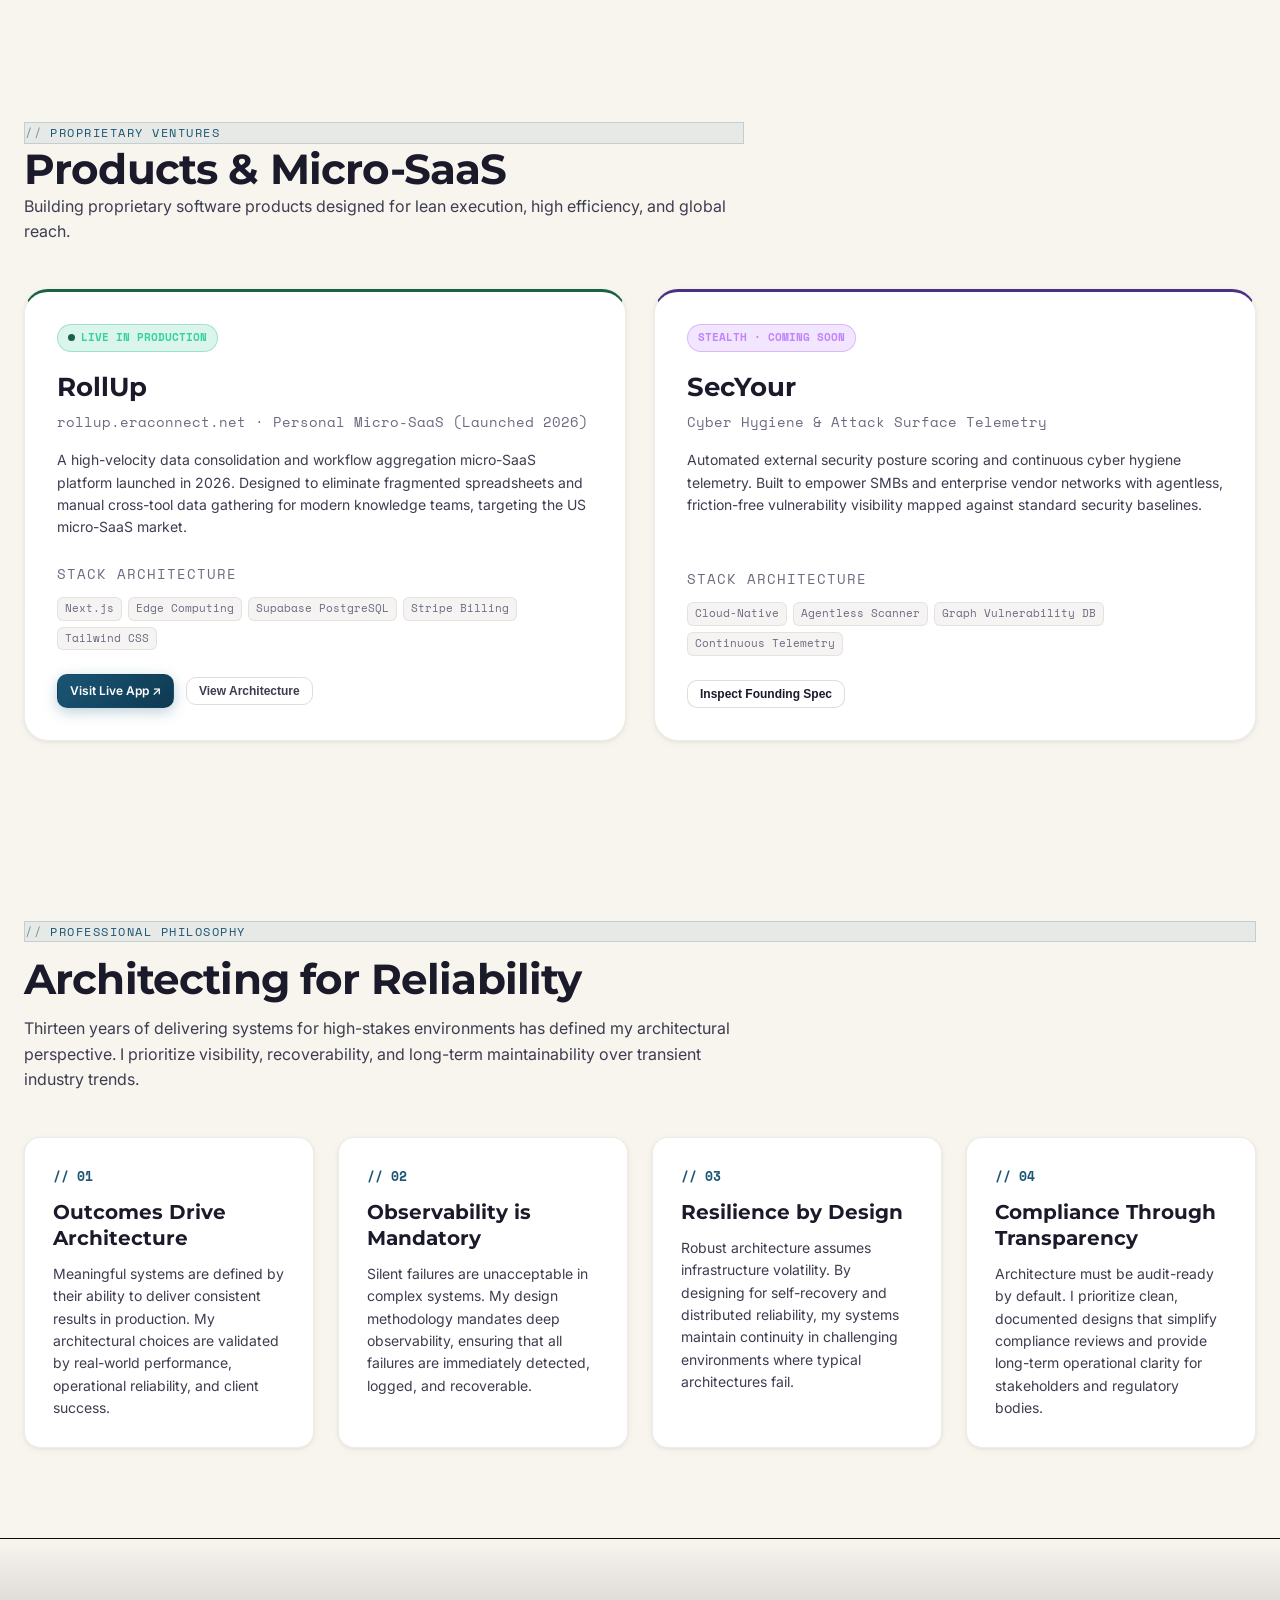
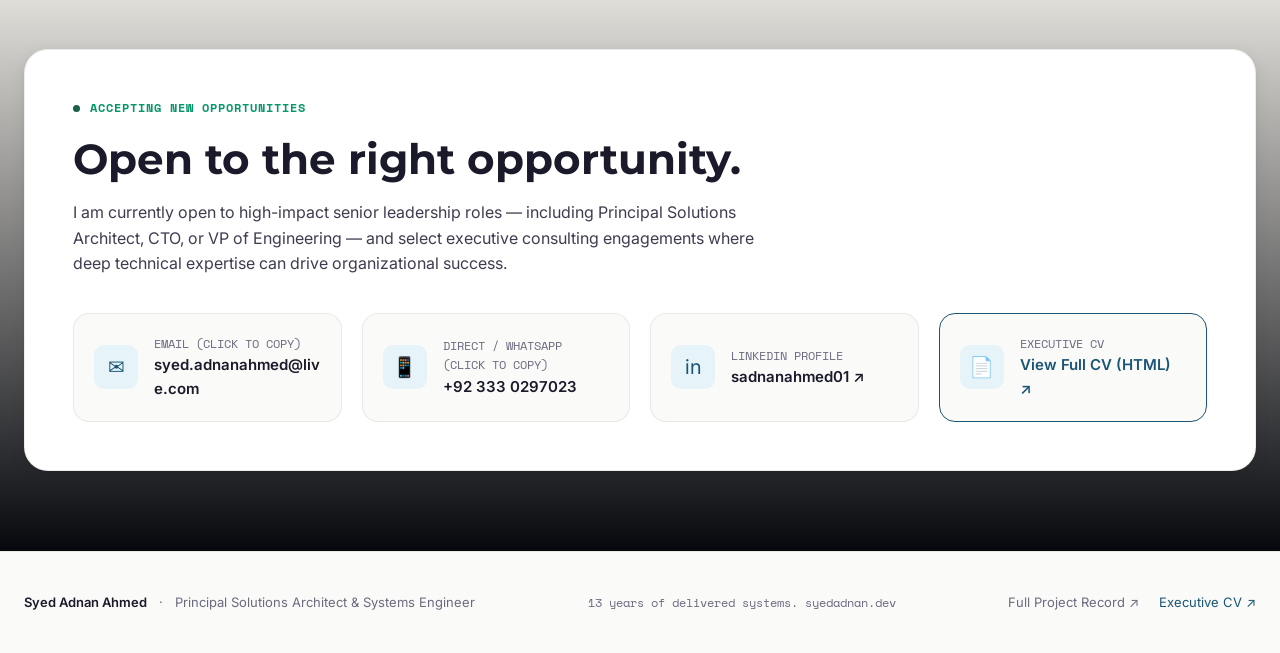
==== commit 5fe98965: "feat: make mission-critical systems collapsible by default; set pro theme as index.html and cool the" ====
--- a/index.html
+++ b/index.html
@@ -4,20 +4,21 @@
 <head>
   <meta charset="UTF-8" />
   <meta name="viewport" content="width=device-width, initial-scale=1.0" />
-  <title>Syed Adnan Ahmed - Principal Solutions Architect & Systems Engineer</title>
+  <title>Syed Adnan Ahmed — Principal Solutions Architect · syedadnan.dev</title>
   <meta name="description"
     content="Principal Solutions Architect with 13+ years building mission-critical systems for central banks, Fortune 500 enterprises, and high-reliability healthcare infrastructure." />
   <meta name="keywords"
-    content="Solutions Architect, Systems Engineer, RTGS, Distributed Systems, .NET, AWS Serverless, Banking Infrastructure, Healthcare Systems" />
+    content="Solutions Architect, Systems Engineer, RTGS, Distributed Systems, .NET, AWS Serverless, Banking Infrastructure, Healthcare Systems, AI Claims" />
 
   <!-- Modern Architectural Typography -->
   <link rel="preconnect" href="https://fonts.googleapis.com" />
   <link rel="preconnect" href="https://fonts.gstatic.com" crossorigin />
   <link
-    href="https://fonts.googleapis.com/css2?family=Inter:wght@300;400;500;600;700&family=Space+Grotesk:wght@400;500;600;700;800&family=Space+Mono:ital,wght@0,400;0,700;1,400&display=swap"
+    href="https://fonts.googleapis.com/css2?family=Inter:wght@300;400;500;600;700&family=Montserrat:ital,wght@0,400;0,500;0,600;0,700;0,800;1,400&family=Space+Mono:ital,wght@0,400;0,700;1,400&display=swap"
     rel="stylesheet" />
 
   <link rel="stylesheet" href="css/style.css" />
+  <link rel="stylesheet" href="css/style-pro.css" />
 
   <!-- Favicons -->
   <link rel="icon" type="image/svg+xml" href="favicon.svg" />
@@ -45,26 +46,33 @@
           <span class="dropdown-chevron">▼</span>
         </button>
         <div class="nav-dropdown-menu" id="nav-dropdown-menu">
-          <div class="dropdown-header mono">EXPLORE ARCHITECTURE DOMAINS</div>
-          <a href="#systems-map" class="dropdown-item">
-            <span class="dropdown-item-icon">🌐</span>
-            <div>
-              <div class="dropdown-item-title">Systems Topology Map</div>
-              <div class="dropdown-item-desc">Interactive nodes across Fintech, AI, Enterprise & Health</div>
+          <div class="dropdown-header mono">PORTFOLIO DIRECTORY</div>
+          <a href="#featured-ai" class="dropdown-item">
+            <span class="dropdown-item-icon">⚡</span>
+            <div>
+              <div class="dropdown-item-title">AI Claims Platform (Featured)</div>
+              <div class="dropdown-item-desc">Event-driven serverless AI pipeline for US insurance</div>
             </div>
           </a>
           <a href="#case-studies" class="dropdown-item">
-            <span class="dropdown-item-icon">⚡</span>
-            <div>
-              <div class="dropdown-item-title">Deep-Dive Case Studies</div>
-              <div class="dropdown-item-desc">State Bank RTGS & Colgate-Palmolive (Turf)</div>
+            <span class="dropdown-item-icon">🏛️</span>
+            <div>
+              <div class="dropdown-item-title">Mission-Critical Case Studies</div>
+              <div class="dropdown-item-desc">National Settlement Rails, Hospital Networks & FMCG</div>
+            </div>
+          </a>
+          <a href="projects.html" class="dropdown-item">
+            <span class="dropdown-item-icon">📊</span>
+            <div>
+              <div class="dropdown-item-title">Full Project Record & Topology ↗</div>
+              <div class="dropdown-item-desc">20 verified production systems (2013–2026)</div>
             </div>
           </a>
           <a href="#products" class="dropdown-item">
             <span class="dropdown-item-icon">🚀</span>
             <div>
-              <div class="dropdown-item-title">Products & SaaS</div>
-              <div class="dropdown-item-desc">RollUp (2026 Micro-SaaS) & SecYour Cloud Security</div>
+              <div class="dropdown-item-title">Products & Micro-SaaS</div>
+              <div class="dropdown-item-desc">RollUp (2026 Live App) & SecYour Cyber Hygiene</div>
             </div>
           </a>
           <a href="#philosophy" class="dropdown-item">
@@ -74,21 +82,15 @@
               <div class="dropdown-item-desc">Architectural principles, zero safety nets & trade-offs</div>
             </div>
           </a>
-          <a href="#career-matrix" class="dropdown-item">
-            <span class="dropdown-item-icon">📊</span>
-            <div>
-              <div class="dropdown-item-title">Project & Career Matrix</div>
-              <div class="dropdown-item-desc">13+ years audit log across roles, stacks & clients</div>
-            </div>
-          </a>
         </div>
       </div>
 
       <div class="header-actions">
         <div class="status-pill">
           <span class="status-dot"></span>
-          <span>Open to Principal / Tech Lead Roles</span>
-        </div>
+          <span>Building</span>
+        </div>
+        <a href="projects.html" class="btn btn-outline btn-sm">Project Record ↗</a>
         <a href="cv.html" target="_blank" class="btn btn-outline btn-sm">Executive CV ↗</a>
         <a href="#contact" class="btn btn-primary btn-sm">Connect</a>
         <button class="menu-toggle" id="menu-toggle" aria-label="Toggle navigation">☰</button>
@@ -96,17 +98,22 @@
     </div>
   </header>
 
-  <!-- Floating Architecture Timeline Dock (Linear / Vercel style) -->
-  <nav class="timeline-nav-dock" id="timeline-dock" aria-label="Quick Timeline Navigation">
+  <!-- Floating Architecture Timeline Dock -->
+  <nav class="timeline-nav-dock" id="timeline-dock" aria-label="Quick Navigation">
     <div class="dock-inner">
-      <a href="#systems-map" class="dock-link" data-section="systems-map">
-        <span class="dock-icon">🌐</span>
-        <span>Topology</span>
+      <a href="#featured-ai" class="dock-link" data-section="featured-ai">
+        <span class="dock-icon">⚡</span>
+        <span>AI Platform</span>
       </a>
       <span class="dock-divider">/</span>
       <a href="#case-studies" class="dock-link" data-section="case-studies">
-        <span class="dock-icon">⚡</span>
+        <span class="dock-icon">🏛️</span>
         <span>Case Studies</span>
+      </a>
+      <span class="dock-divider">/</span>
+      <a href="projects.html" class="dock-link">
+        <span class="dock-icon">📊</span>
+        <span>All 20 Projects ↗</span>
       </a>
       <span class="dock-divider">/</span>
       <a href="#products" class="dock-link" data-section="products">
@@ -118,26 +125,20 @@
         <span class="dock-icon">⚖️</span>
         <span>Philosophy</span>
       </a>
-      <span class="dock-divider">/</span>
-      <a href="#career-matrix" class="dock-link" data-section="career-matrix">
-        <span class="dock-icon">📊</span>
-        <span>Matrix</span>
-      </a>
     </div>
   </nav>
 
   <!-- Mobile Navigation Drawer -->
   <div class="mobile-nav" id="mobile-nav">
     <ul class="mobile-nav-links">
-      <li><a href="#systems-map" class="mobile-nav-link">Systems Map</a></li>
+      <li><a href="#featured-ai" class="mobile-nav-link">Featured AI Platform</a></li>
       <li><a href="#case-studies" class="mobile-nav-link">Case Studies</a></li>
+      <li><a href="projects.html" class="mobile-nav-link">Full Project Record ↗</a></li>
       <li><a href="#products" class="mobile-nav-link">Products & SaaS</a></li>
       <li><a href="#philosophy" class="mobile-nav-link">Philosophy</a></li>
-      <li><a href="#career-matrix" class="mobile-nav-link">Project Matrix</a></li>
     </ul>
     <div class="mobile-nav-actions">
-      <a href="cv.html" target="_blank" class="btn btn-outline" style="width: 100%; justify-content: center;">Executive
-        CV ↗</a>
+      <a href="cv.html" target="_blank" class="btn btn-outline" style="width: 100%; justify-content: center;">Executive CV ↗</a>
       <a href="#contact" class="btn btn-primary" style="width: 100%; justify-content: center;">Connect / Hire</a>
     </div>
   </div>
@@ -147,7 +148,7 @@
     <div class="container">
       <div class="hero-tag">
         <span class="hero-tag-indicator"></span>
-        <span>PRINCIPAL SOLUTIONS ARCHITECT · 13+ YEARS IN PRODUCTION</span>
+        <span>PRINCIPAL SOLUTIONS ARCHITECT · 13+ YEARS OF DELIVERED OUTCOMES</span>
       </div>
 
       <h1 class="hero-title">
@@ -156,28 +157,37 @@
       </h1>
 
       <p class="hero-subtitle">
-        13+ years architecting <strong>national and international fintech infrastructure</strong>, <strong>distributed
-          healthcare networks</strong>, and <strong>cloud-native AI pipelines</strong> across the US, Europe, and Asia.
-        From sovereign central bank gross settlement (RTGS) moving billions daily to 24/7 hospital pharmacies and
-        Fortune 500 platforms—engineering high-consequence systems with zero margin for failure.
+        Designed an <strong>AI-powered claims pipeline</strong> for a US insurer — decisions in seconds, not days.
+        Built the <strong>national payment infrastructure</strong> settling billions between Pakistan's banks daily.
+        Engineered the <strong>hospital operations platform</strong> running 24/7 across 40+ Aga Khan University
+        locations. 13 years of systems with zero safety net.
       </p>
 
       <div class="hero-actions">
-        <a href="#systems-map" class="btn btn-primary btn-lg">⬡ Explore Systems Topology Map</a>
-        <a href="#case-studies" class="btn btn-secondary btn-lg">⚡ Deep-Dive Case Studies</a>
-        <a href="cv.html" target="_blank" class="btn btn-outline btn-lg">📄 View Executive CV</a>
+        <a href="#featured-ai" class="btn btn-primary btn-lg">Featured AI Architecture ↓</a>
+        <a href="#case-studies" class="btn btn-secondary btn-lg">Case Studies</a>
+        <a href="projects.html" class="btn btn-secondary btn-lg">Full 20-Project Record ↗</a>
+        <a href="cv.html" target="_blank" class="btn btn-outline btn-lg">Executive CV ↗</a>
       </div>
 
       <!-- Hero Key Metrics -->
       <div class="hero-metrics">
+        <div class="metric-card" style="--metric-color: var(--cloud);">
+          <div class="metric-value">
+            <span>&lt; 30s</span>
+            <span class="metric-sub">Triage</span>
+          </div>
+          <div class="metric-label">AI-Powered Claims Platform</div>
+          <div class="metric-desc">Automated US insurance claims triage with event-driven AWS serverless, computer vision damage assessment, and document OCR.</div>
+        </div>
+
         <div class="metric-card" style="--metric-color: var(--fintech);">
           <div class="metric-value">
             <span>₨ Billions</span>
             <span class="metric-sub">+</span>
           </div>
-          <div class="metric-label">Central Bank Settlement</div>
-          <div class="metric-desc">Daily interbank transfers under State Bank of Pakistan RTGS mandate. First live bank
-            in Pakistan.</div>
+          <div class="metric-label">National Settlement Platform</div>
+          <div class="metric-desc">Architected the backbone for nationwide daily interbank financial settlements, ensuring secure, high-value transaction flow for the central banking sector.</div>
         </div>
 
         <div class="metric-card" style="--metric-color: var(--healthcare);">
@@ -185,9 +195,8 @@
             <span>40</span>
             <span class="metric-sub">+ Nodes</span>
           </div>
-          <div class="metric-label">Hospital Network Infrastructure</div>
-          <div class="metric-desc">Aga Khan University Hospital (AKU) 24/7 pharmacy and campus business locations with
-            zero cashier downtime.</div>
+          <div class="metric-label">Hospital Operations Platform</div>
+          <div class="metric-desc">Engineered resilient, offline-capable infrastructure for clinical networks, ensuring continuous 24/7 service delivery in high-stakes healthcare environments.</div>
         </div>
 
         <div class="metric-card" style="--metric-color: var(--enterprise);">
@@ -195,110 +204,176 @@
             <span>Fortune 500</span>
           </div>
           <div class="metric-label">Enterprise FMCG Delivery</div>
-          <div class="metric-desc">Nationwide field visibility, polygon geofencing & Okta SSO for Colgate-Palmolive
-            (Go-live Nov 2024, active upgrades).</div>
-        </div>
-
-        <div class="metric-card" style="--metric-color: var(--products);">
-          <div class="metric-value">
-            <span>Zero</span>
-          </div>
-          <div class="metric-label">Silent Failures Tolerated</div>
-          <div class="metric-desc">Store-and-Forward (SAF) queues, distributed database synchronization, and custom
-            production inspection utilities.</div>
+          <div class="metric-desc">Nationwide field operations platform for Colgate-Palmolive — polygon geofencing, real-time audit, and Okta SSO corporate identity. Launched Nov 2024.</div>
         </div>
       </div>
     </div>
   </section>
 
-  <!-- Interactive Systems Topology Map Section -->
-  <section class="section" id="systems-map">
+  <!-- Highlighted Flagship AI Case Study Section -->
+  <section class="section" id="featured-ai" style="padding-top: 40px;">
     <div class="container">
       <div class="section-header with-actions">
         <div>
-          <div class="section-eyebrow">Interactive Systems Graph</div>
-          <h2 class="section-title">The Architecture of a Career</h2>
+          <div class="featured-ai-badge">★ FEATURED ARCHITECTURE · HIGH-GROWTH CLOUD & AI MODERNIZATION</div>
+          <h2 class="section-title" style="margin-top: 12px;">AI-Powered Insurance Claims Processing Platform</h2>
           <p class="section-desc">
-            An interactive blueprint of systems engineered across 13+ years. Click any subsystem node to inspect its
-            architectural topology, fault-tolerance strategy, and production metrics.
+            How an event-driven serverless architecture on AWS revolutionized claim triage for a US insurer — accelerating review turnaround from multiple days to under 30 seconds while eliminating infrastructure overhead.
           </p>
         </div>
-      </div>
-
-      <div class="systems-map-wrapper">
-        <!-- Map Controls -->
-        <div class="map-toolbar">
-          <div class="filter-pills">
-            <button class="filter-btn active" data-domain="all">
-              <span>All Subsystems</span>
-            </button>
-            <button class="filter-btn" data-domain="fintech">
-              <span class="filter-dot" style="background: var(--fintech);"></span>
-              <span>Financial Rails</span>
-            </button>
-            <button class="filter-btn" data-domain="healthcare">
-              <span class="filter-dot" style="background: var(--healthcare);"></span>
-              <span>Healthcare & Distributed</span>
-            </button>
-            <button class="filter-btn" data-domain="enterprise">
-              <span class="filter-dot" style="background: var(--enterprise);"></span>
-              <span>Enterprise & FMCG</span>
-            </button>
-            <button class="filter-btn" data-domain="cloud">
-              <span class="filter-dot" style="background: var(--cloud);"></span>
-              <span>Cloud & AI</span>
-            </button>
-            <button class="filter-btn" data-domain="products">
-              <span class="filter-dot" style="background: var(--products);"></span>
-              <span>SaaS & Ventures</span>
-            </button>
-          </div>
-
-          <div class="search-box">
-            <span class="search-icon">🔍</span>
-            <input type="text" id="node-search" class="search-input"
-              placeholder="Filter nodes (e.g. RTGS, SBP, AKU, AWS)..." />
-          </div>
-        </div>
-
-        <!-- Canvas & Node Grid -->
-        <div class="map-canvas-container">
-          <canvas id="circuit-canvas" class="circuit-canvas"></canvas>
-          <div id="nodes-grid" class="nodes-grid">
-            <!-- Node cards rendered dynamically by app.js -->
-          </div>
-        </div>
-
-        <!-- Map Status Bar -->
-        <div class="map-status-bar">
-          <div class="status-metric-group">
-            <span id="active-node-count">8 / 8 Subsystems</span>
-            <span>·</span>
-            <span>UPTIME: 13+ YRS</span>
-            <span>·</span>
-            <span style="color: #34d399;">STATUS: 100% OPERATIONAL</span>
-          </div>
+        <div>
+          <button class="btn btn-primary" onclick="openInspectionDrawer('NODE_04_AMAX')">Inspect Architecture Blueprint →</button>
+        </div>
+      </div>
+
+      <!-- Featured AI Card Container -->
+      <article class="case-study-card featured-ai-card">
+        <div class="case-study-header">
           <div>
-            <span>CLICK ANY NODE TO INSPECT ARCHITECTURAL SPEC</span>
-          </div>
-        </div>
-      </div>
+            <div class="case-study-meta">
+              <span class="case-study-pill"
+                style="background: rgba(75, 49, 130, 0.12); color: var(--cloud); border: 1px solid rgba(75, 49, 130, 0.3);">
+                CLOUD SERVERLESS & AI PIPELINES · US MARKET
+              </span>
+              <span class="mono" style="font-size: 13px; color: var(--text-muted);">2023 – 2024</span>
+            </div>
+            <h3 class="case-study-title" style="font-size: 26px;">Automating End-to-End Insurance Claim Triage with Vision & Document Intelligence</h3>
+            <div class="case-study-role">
+              AMAX Insurance (USA) · <strong>Solutions Architect</strong>
+            </div>
+          </div>
+          <button class="btn btn-secondary btn-sm" onclick="openInspectionDrawer('NODE_04_AMAX')">Inspect Blueprint →</button>
+        </div>
+
+        <div class="case-study-body">
+          <div>
+            <div class="case-section-heading"><span>⬡ The Challenge & Serverless Solution</span></div>
+            <p style="margin-bottom: 16px;">
+              Legacy automobile insurance claim workflows were plagued by manual data entry, human error in police report transcription, and slow damage assessments that took 3–5 business days. 
+            </p>
+            <p style="margin-bottom: 16px;">
+              I architected a 100% serverless, event-driven ingestion and decision engine on AWS. When photos and police reports land in Amazon S3, an AWS Lambda orchestrator dispatches parallel workloads to Amazon Rekognition (for multi-angle vehicular damage classification) and Amazon Textract (for structured policy and police report OCR), feeding extracted signals into Amazon EventBridge for instant fast-track approval or adjuster escalation.
+            </p>
+
+            <!-- Architecture Infographic -->
+            <div class="case-study-infographic-card">
+              <div class="infographic-top-bar">
+                <span class="infographic-tag">⬡ ARCHITECTURAL BLUEPRINT</span>
+                <span class="expand-hint mono">CLICK TO EXPAND 🔍</span>
+              </div>
+              <a href="assets/images/amax-infographic.jpg" class="infographic-img-link"
+                onclick="openInfographicLightbox('assets/images/amax-infographic.jpg', 'AMAX — AWS Event-Driven Serverless AI Claims Pipeline Architecture'); return false;">
+                <img src="assets/images/amax-infographic.jpg"
+                  alt="AWS Event-Driven Serverless AI Claims Pipeline Architecture Infographic"
+                  class="case-study-infographic-img" loading="lazy" />
+                <div class="infographic-hover-overlay">
+                  <span>🔍 Expand Infographic</span>
+                </div>
+              </a>
+            </div>
+
+            <!-- Collapsible ASCII Spec -->
+            <details class="arch-spec-details" style="margin-top: 12px; margin-bottom: 16px;">
+              <summary class="mono"
+                style="font-size: 12px; color: var(--text-muted); cursor: pointer; padding: 4px 0; user-select: none;">
+                <span>▸ View Raw ASCII Dataflow Topology</span>
+              </summary>
+              <div class="arch-diagram-box" style="margin-top: 8px;">[ Incident Photos & Police Reports ] ──> [ Amazon S3 Ingestion ]
+│
+▼
+[ AWS Lambda Orchestrator ]
+┌─────────────────────────┴─────────────────────────┐
+▼                                                   ▼
+[ Amazon Rekognition ]                    [ Amazon Textract ]
+(Vehicle Damage Vision)                   (Police Document OCR)
+└─────────────────────────┬─────────────────────────┘
+│
+▼
+[ EventBridge Decision Rules Engine ]
+┌─────────────────────────┴─────────────────────────┐
+▼                                                   ▼
+[ Fast-Track Instant Settlement ]         [ Routed to Specialist Adjuster ]</div>
+            </details>
+          </div>
+
+          <div>
+            <div class="case-box impact" style="border-left-color: var(--cloud);">
+              <div class="case-section-heading" style="color: #6b21a8;">
+                <span>✓ Slashed Claim Triage From Days to Under 30 Seconds</span>
+              </div>
+              <p style="font-size: 14px; line-height: 1.6;">
+                Automating vehicular damage extraction and optical document verification eliminated initial manual review backlogs. Validated claims with clear liability parameters are now fast-tracked in real time, drastically elevating customer retention and operational efficiency.
+              </p>
+            </div>
+
+            <div class="case-box crucible">
+              <div class="case-section-heading" style="color: #92400e;">
+                <span>⚡ Cost Optimization & Zero Infrastructure Ops</span>
+              </div>
+              <p style="font-size: 14px; line-height: 1.6;">
+                By adopting a pure pay-per-execution serverless model with Amazon Lambda and S3, the platform scales dynamically during high-incident storms without running costly idle EC2 clusters during off-peak hours.
+              </p>
+            </div>
+
+            <div class="metrics-row">
+              <div class="metric-mini">
+                <div class="metric-mini-val" style="color: var(--cloud);">&lt; 30s</div>
+                <div class="metric-mini-lbl">Triage Turnaround</div>
+              </div>
+              <div class="metric-mini">
+                <div class="metric-mini-val" style="color: var(--cloud);">Serverless</div>
+                <div class="metric-mini-lbl">Zero Idle Infra Cost</div>
+              </div>
+              <div class="metric-mini">
+                <div class="metric-mini-val" style="color: var(--cloud);">AWS AI</div>
+                <div class="metric-mini-lbl">Vision & OCR Pipeline</div>
+              </div>
+            </div>
+          </div>
+        </div>
+      </article>
     </div>
   </section>
 
-  <!-- Featured Case Studies Section -->
+  <!-- Mission-Critical Case Studies Section -->
   <section class="section" id="case-studies">
     <div class="container">
-      <div class="section-header">
-        <div class="section-eyebrow">Production Crucibles</div>
-        <h2 class="section-title">Featured Case Studies</h2>
-        <p class="section-desc">
-          Four distinct architectural challenges where downtime, compliance failure, or network latency were not
-          options.
-        </p>
-      </div>
-
-      <div class="case-studies-container">
+      <div class="section-header with-actions">
+        <div>
+          <div class="section-eyebrow">Enterprise & National Infrastructure</div>
+          <h2 class="section-title">Mission-Critical Systems That Cannot Fail</h2>
+          <p class="section-desc">
+            Deep-dive production case studies demonstrating architectural decision-making under zero-failure constraints.
+          </p>
+        </div>
+        <div style="display: flex; gap: 10px; align-items: center; flex-wrap: wrap;">
+          <button class="btn btn-primary btn-sm" id="toggle-case-studies-btn" aria-expanded="false">
+            <span id="toggle-case-studies-text">Expand 3 Case Studies</span>
+            <span id="toggle-case-studies-icon" style="margin-left: 6px; display: inline-block; transition: transform 0.3s ease;">▼</span>
+          </button>
+          <a href="projects.html" class="btn btn-outline btn-sm">All 20 Systems ↗</a>
+        </div>
+      </div>
+
+      <!-- Collapsible Preview Banner -->
+      <div class="case-studies-toggle-banner" id="case-studies-toggle-banner">
+        <div class="toggle-banner-content">
+          <div class="toggle-banner-chips">
+            <span class="tech-tag" style="background: rgba(139, 94, 10, 0.10); color: var(--fintech); font-weight: 600;">🏛️ National Settlement (RTGS)</span>
+            <span class="tech-tag" style="background: rgba(158, 42, 91, 0.10); color: var(--healthcare); font-weight: 600;">🏥 Hospital Platform (40+ Nodes)</span>
+            <span class="tech-tag" style="background: rgba(26, 85, 117, 0.10); color: var(--enterprise); font-weight: 600;">🏢 Colgate-Palmolive (Okta SSO)</span>
+          </div>
+          <p style="margin: 8px 0 0 0; font-size: 14px; color: var(--text-secondary);">
+            Explore verified enterprise case studies detailing architecture blueprints, raw dataflow topologies, and audit records.
+          </p>
+        </div>
+        <button class="btn btn-secondary btn-sm" id="banner-expand-btn">
+          <span>Expand Case Studies</span>
+          <span style="margin-left: 6px;">▼</span>
+        </button>
+      </div>
+
+      <div class="case-studies-container" id="collapsible-case-studies" style="display: none;">
 
         <!-- Case Study 1: RTGS -->
         <article class="case-study-card">
@@ -307,26 +382,23 @@
               <div class="case-study-meta">
                 <span class="case-study-pill"
                   style="background: rgba(245, 158, 11, 0.15); color: var(--fintech); border: 1px solid rgba(245, 158, 11, 0.3);">
-                  FINANCIAL INFRASTRUCTURE · BANKING
+                  FINANCIAL INFRASTRUCTURE · CENTRAL BANKING
                 </span>
                 <span class="mono" style="font-size: 13px; color: var(--text-muted);">2015 – 2018</span>
               </div>
-              <h3 class="case-study-title">RTGS & PRI — Real-Time Interbank Settlement Platform</h3>
+              <h3 class="case-study-title">National Interbank Settlement Platform — Bank Alfalah, First in Pakistan</h3>
               <div class="case-study-role">
                 Bank Alfalah & State Bank of Pakistan · <strong>Software Engineer (.NET / Architecture)</strong>
               </div>
             </div>
-            <button class="btn btn-secondary btn-sm" onclick="openInspectionDrawer('NODE_01_RTGS')">Inspect Blueprint
-              →</button>
+            <button class="btn btn-secondary btn-sm" onclick="openInspectionDrawer('NODE_01_RTGS')">Inspect Blueprint →</button>
           </div>
 
           <div class="case-study-body">
             <div>
               <div class="case-section-heading"><span>⬡ The Context & Architecture</span></div>
               <p style="margin-bottom: 16px;">
-                The State Bank of Pakistan issued a strict mandate: commercial banks had to implement a compliant
-                Real-Time Gross Settlement (RTGS) system. Unlike batch processing, RTGS handles large-value interbank
-                settlements in real-time, with immediate finality and zero undo.
+                I led the technical implementation for a mandatory national payment system integration. This infrastructure required seamless communication between commercial banking systems and the central bank's settlement network to ensure immediate finality for large-value transfers.
               </p>
 
               <!-- Architecture Infographic -->
@@ -353,54 +425,45 @@
                   <span>▸ View Raw ASCII Dataflow Topology</span>
                 </summary>
                 <div class="arch-diagram-box" style="margin-top: 8px;">Branch Staff ──> Branch Manager Approval
-                  │
-                  ▼
-                  Treasury Back-Office (Dual Approval)
-                  │
-                  ▼
-                  Background Processing Windows Service
-                  │
-                  ┌────────────┴────────────┐
-                  ▼ ▼
-                  SWIFT MT102/103 Creation Store-and-Forward (SAF) Queue
-                  │ │
-                  ▼ ▼
-                  SBP PRISM Server ◄────── (Retry / No Silent Loss)
-                  │
-                  ▼
-                  Account Settlement: Requestor ──> GL + Taxes + FED</div>
+│
+▼
+Treasury Back-Office (Dual Approval)
+│
+▼
+Background Processing Windows Service
+│
+┌────────────┴────────────┐
+▼                         ▼
+SWIFT MT102/103 Creation  Store-and-Forward (SAF) Queue
+│                         │
+▼                         ▼
+SBP PRISM Server ◄────── (Retry / No Silent Loss)
+│
+▼
+Account Settlement: Requestor ──> GL + Taxes + FED</div>
               </details>
 
               <p style="margin-top: 16px; font-size: 14px;">
-                Near go-live, the scope expanded to absorb the <strong>Pakistan Remittance Initiative (PRI)</strong> —
-                turning the platform into a dual-purpose financial backbone routing inbound international remittances
-                away from informal networks.
+                The project evolved into a critical dual-purpose platform, integrating international remittance channels to support government-backed initiatives for secure, official fund transfers.
               </p>
             </div>
 
             <div>
               <div class="case-box crucible">
-                <div class="case-section-heading" style="color: #fbbf24;">
+                <div class="case-section-heading" style="color: #92400e;">
                   <span>⚡ The ₨200 Million Pilot Incident</span>
                 </div>
                 <p style="font-size: 14px; line-height: 1.6;">
-                  During pilot, an incorrect transaction exceeding <strong>₨200,000,000 (200 Million PKR)</strong> was
-                  routed. I had built custom real-time WinForms monitoring utilities alongside the core services to
-                  track live message flows.
-                  Catching the anomaly before PRISM finality allowed me to immediately alert Treasury, who reversed it
-                  before settlement.
+                  During the pilot phase, I identified a significant routing anomaly involving a ₨200 Million transaction. My custom-built real-time monitoring utilities enabled proactive detection, allowing Treasury to intervene and reverse the transaction before final settlement occurred.
                 </p>
               </div>
 
               <div class="case-box impact">
-                <div class="case-section-heading" style="color: #34d399;">
+                <div class="case-section-heading" style="color: #065f46;">
                   <span>✓ First to Go Live & Competitor Consultation</span>
                 </div>
                 <p style="font-size: 14px; line-height: 1.6;">
-                  Bank Alfalah became the <strong>first commercial bank in Pakistan to go live</strong>, cleanly passing
-                  the stringent SBP regulatory compliance audit.
-                  When another top-tier Pakistani bank struggled with their RTGS implementation, their technical
-                  leadership reached out to consult with me on solution architecture.
+                  Bank Alfalah became the first commercial bank to achieve compliance and go live. My success led to consultative requests from peer financial institutions struggling with their own integration requirements.
                 </p>
               </div>
 
@@ -428,28 +491,24 @@
             <div>
               <div class="case-study-meta">
                 <span class="case-study-pill"
-                  style="background: rgba(236, 72, 153, 0.15); color: var(--healthcare); border: 1px solid rgba(236, 72, 153, 0.3);">
-                  DISTRIBUTED SYSTEMS · HEALTHCARE & RETAIL
+                  style="background: rgba(158, 42, 91, 0.12); color: var(--healthcare); border: 1px solid rgba(158, 42, 91, 0.3);">
+                  DISTRIBUTED SYSTEMS · HEALTHCARE NETWORKS
                 </span>
                 <span class="mono" style="font-size: 13px; color: var(--text-muted);">2018 – Present</span>
               </div>
-              <h3 class="case-study-title">ERA — The 7-Year Distributed Database & AKU Hospital Infrastructure</h3>
+              <h3 class="case-study-title">Hospital Operations Platform — 40+ Aga Khan University Locations</h3>
               <div class="case-study-role">
                 Aga Khan University Hospital (AKU) & Turf · <strong>Co-Founder & Chief Solutions Architect</strong>
               </div>
             </div>
-            <button class="btn btn-secondary btn-sm" onclick="openInspectionDrawer('NODE_02_ERA')">Inspect Blueprint
-              →</button>
+            <button class="btn btn-secondary btn-sm" onclick="openInspectionDrawer('NODE_02_ERA')">Inspect Blueprint →</button>
           </div>
 
           <div class="case-study-body">
             <div>
-              <div class="case-section-heading"><span>⬡ Defeating "Lie-Fi" in the Real World</span></div>
+              <div class="case-section-heading"><span>⬡ Building Operations for Resilient Infrastructure</span></div>
               <p style="margin-bottom: 16px;">
-                Launching ERA across retail chains revealed a harsh reality: rural network infrastructure suffered
-                chronic drops and degraded connections ("Lie-Fi"). Browser service workers and LocalStorage buckled
-                under complex inventory workloads. In hospital pharmacies operating 24/7, cashier downtime is a critical
-                safety failure.
+                Deploying software across varied clinical environments highlighted a core necessity: systems must maintain operational continuity even when connectivity is intermittent. I designed an architecture capable of self-recovering from network volatility.
               </p>
 
               <!-- Architecture Infographic -->
@@ -476,45 +535,37 @@
                   <span>▸ View Raw ASCII Dataflow Topology</span>
                 </summary>
                 <div class="arch-diagram-box" style="margin-top: 8px;">[ Cloud Master (Azure) ]
-                  └── Primary MSSQL Master Database
-                  ▲
-                  │ [ Bi-Directional Custom Windows Sync Service ]
-                  │ (Stored Procedures, Journal Queue, Conflict Resolution)
-                  ▼
-                  [ Edge Terminals: AKU Hospital Pharmacies & Clinics ]
-                  ├── Local MSSQL Instance (Zero-Latency Local Transaction Commit)
-                  └── WinUI3 / WinForms Terminal (100% Offline Capability)</div>
+  └── Primary MSSQL Master Database
+             ▲
+             │ [ Bi-Directional Custom Windows Sync Service ]
+             │ (Stored Procedures, Journal Queue, Conflict Resolution)
+             ▼
+[ Edge Terminals: AKU Hospital Pharmacies & Clinics ]
+  ├── Local MSSQL Instance (Zero-Latency Local Transaction Commit)
+  └── WinUI3 / WinForms Terminal (100% Offline Capability)</div>
               </details>
 
               <p style="margin-top: 16px; font-size: 14px;">
-                I stopped fighting browser limits and deployed a local database topology: edge stations run a local
-                MSSQL instance with stored procedure journal queues and background Windows synchronization daemons that
-                reconcile with the cloud master without human intervention.
+                I moved away from cloud-dependent web architectures, opting for a distributed database topology that ensures edge nodes remain fully functional even during infrastructure blackouts.
               </p>
             </div>
 
             <div>
               <div class="case-box crucible">
-                <div class="case-section-heading" style="color: #f472b6;">
-                  <span>👥 Mentorship & Delivering "ERA Lite"</span>
+                <div class="case-section-heading" style="color: #9f1239;">
+                  <span>👥 Mentorship & Scalability</span>
                 </div>
                 <p style="font-size: 14px; line-height: 1.6;">
-                  When small retail operators needed lightweight cash-desk software, I architected "ERA Lite" in
-                  WinForms and mentored <strong>Syed Shahriyar Ali</strong>, an ambitious 10th-grade apprentice who
-                  delivered the core client code under my direction. The trainee shipped a commercial system that
-                  generated reliable revenue.
+                  I architected "ERA Lite" to support smaller retail operators, utilizing the same core reliability principles. This initiative provided a platform for mentorship, allowing talented apprentices to contribute to commercial-grade software delivery.
                 </p>
               </div>
 
               <div class="case-box impact">
-                <div class="case-section-heading" style="color: #34d399;">
+                <div class="case-section-heading" style="color: #065f46;">
                   <span>✓ 40+ Aga Khan University Hospital Nodes</span>
                 </div>
                 <p style="font-size: 14px; line-height: 1.6;">
-                  ERA evolved from retail roots into specialized enterprise healthcare infrastructure. Today, it powers
-                  <strong>40+ business locations across Aga Khan University Hospital</strong> — South Asia's premier
-                  JCI-accredited medical institution — operating continuously 24/7 with zero cash-desk paralysis during
-                  telecommunications blackouts.
+                  The system powers 40+ locations across Aga Khan University Hospital, maintaining 24/7 uptime for pharmacy and clinical operations, even through significant utility blackouts.
                 </p>
               </div>
 
@@ -542,28 +593,24 @@
             <div>
               <div class="case-study-meta">
                 <span class="case-study-pill"
-                  style="background: rgba(56, 189, 248, 0.15); color: var(--enterprise); border: 1px solid rgba(56, 189, 248, 0.3);">
+                  style="background: rgba(26, 85, 117, 0.12); color: var(--enterprise); border: 1px solid rgba(26, 85, 117, 0.3);">
                   ENTERPRISE FMCG · SUPPLY CHAIN
                 </span>
-                <span class="mono" style="font-size: 13px; color: var(--text-muted);">2024 – Present (Go-Live Nov
-                  2024)</span>
-              </div>
-              <h3 class="case-study-title">Colgate-Palmolive PSP — Nationwide Field Visibility & Okta SSO</h3>
+                <span class="mono" style="font-size: 13px; color: var(--text-muted);">2024 – Present (Go-Live Nov 2024)</span>
+              </div>
+              <h3 class="case-study-title">Colgate-Palmolive — Nationwide Field Operations & Identity Management</h3>
               <div class="case-study-role">
                 Colgate-Palmolive Pakistan (Delivered by Turf) · <strong>Principal Solutions Architect</strong>
               </div>
             </div>
-            <button class="btn btn-secondary btn-sm" onclick="openInspectionDrawer('NODE_03_COLGATE')">Inspect Blueprint
-              →</button>
+            <button class="btn btn-secondary btn-sm" onclick="openInspectionDrawer('NODE_03_COLGATE')">Inspect Blueprint →</button>
           </div>
 
           <div class="case-study-body">
             <div>
               <div class="case-section-heading"><span>⬡ The Enterprise Challenge</span></div>
               <p style="margin-bottom: 16px;">
-                Colgate-Palmolive runs nationwide Permanent Sales Promotions (PSP) across thousands of retail outlets.
-                Field merchandising campaigns previously suffered from GPS spoofing, unverified physical store presence,
-                manual reconciliation delays, and disconnected corporate identity management.
+                Colgate-Palmolive needed a unified solution to manage field-level promotional activities. The existing process suffered from reconciliation gaps and lack of verified proof of presence at retail locations.
               </p>
 
               <!-- Architecture Infographic -->
@@ -589,30 +636,26 @@
                   style="font-size: 12px; color: var(--text-muted); cursor: pointer; padding: 4px 0; user-select: none;">
                   <span>▸ View Raw ASCII Dataflow Topology</span>
                 </summary>
-                <div class="arch-diagram-box" style="margin-top: 8px;">[ Merchandiser Mobile App ] ──> [ Real-Time GPS
-                  Coordinates ]
-                  │
-                  ▼
-                  [ Store Polygon Geofence Engine ] ──> [ Fraud / Teleport Filter ]
-                  │
-                  ▼
-                  [ Enterprise ASP.NET Platform ] ◄─── [ Corporate Okta SSO ]
-                  │
-                  ▼
-                  [ Automated Campaign Allocation & Audit Analytics ]</div>
+                <div class="arch-diagram-box" style="margin-top: 8px;">[ Merchandiser Mobile App ] ──> [ Real-Time GPS Coordinates ]
+│
+▼
+[ Store Polygon Geofence Engine ] ──> [ Fraud / Teleport Filter ]
+│
+▼
+[ Enterprise ASP.NET Platform ] ◄─── [ Corporate Okta SSO ]
+│
+▼
+[ Automated Campaign Allocation & Audit Analytics ]</div>
               </details>
             </div>
 
             <div>
               <div class="case-box impact">
-                <div class="case-section-heading" style="color: #34d399;">
+                <div class="case-section-heading" style="color: #065f46;">
                   <span>✓ Go-Live Nov 2024 & Ongoing Evolution</span>
                 </div>
                 <p style="font-size: 14px; line-height: 1.6;">
-                  Following initial scoping in late 2023, development began in early 2024 and the platform achieved full
-                  production go-live in November 2024. Combining store-level polygon geofencing with corporate Okta SSO
-                  authentication, the system verifies physical promoter attendance, tracks promotional collateral stock
-                  in real time, and is continuously updated and upgraded with new operational capabilities.
+                  We launched a production-grade platform that integrates geofencing, verified field telemetry, and corporate identity management using Okta SSO. The system provides real-time audit capabilities for promotional collateral and staff attendance across the country.
                 </p>
               </div>
 
@@ -634,107 +677,25 @@
           </div>
         </article>
 
-        <!-- Case Study 4: AMAX AI Modernization -->
-        <article class="case-study-card">
-          <div class="case-study-header">
-            <div>
-              <div class="case-study-meta">
-                <span class="case-study-pill"
-                  style="background: rgba(168, 85, 247, 0.15); color: var(--cloud); border: 1px solid rgba(168, 85, 247, 0.3);">
-                  CLOUD SERVERLESS & AI PIPELINES
-                </span>
-                <span class="mono" style="font-size: 13px; color: var(--text-muted);">2023 – 2024</span>
-              </div>
-              <h3 class="case-study-title">AMAX Modernization — Event-Driven Serverless AI Claims Engine</h3>
-              <div class="case-study-role">
-                AMAX Insurance (USA) · <strong>Solutions Architect</strong>
-              </div>
-            </div>
-            <button class="btn btn-secondary btn-sm" onclick="openInspectionDrawer('NODE_04_AMAX')">Inspect Blueprint
-              →</button>
-          </div>
-
-          <div class="case-study-body">
-            <div>
-              <div class="case-section-heading"><span>⬡ Intelligent Serverless Pipeline</span></div>
-              <p style="margin-bottom: 16px;">
-                US automotive insurance claims traditionally required manual inspection of accident photographs and
-                multi-page police reports, causing severe triage latency and human data entry mistakes.
-              </p>
-
-              <!-- Architecture Infographic -->
-              <div class="case-study-infographic-card">
-                <div class="infographic-top-bar">
-                  <span class="infographic-tag">⬡ ARCHITECTURAL BLUEPRINT</span>
-                  <span class="expand-hint mono">CLICK TO EXPAND 🔍</span>
-                </div>
-                <a href="assets/images/amax-infographic.jpg" class="infographic-img-link"
-                  onclick="openInfographicLightbox('assets/images/amax-infographic.jpg', 'AMAX — AWS Event-Driven Serverless AI Claims Pipeline Architecture'); return false;">
-                  <img src="assets/images/amax-infographic.jpg"
-                    alt="AWS Event-Driven Serverless AI Claims Pipeline Architecture Infographic"
-                    class="case-study-infographic-img" loading="lazy" />
-                  <div class="infographic-hover-overlay">
-                    <span>🔍 Expand Infographic</span>
-                  </div>
-                </a>
-              </div>
-
-              <!-- Collapsible ASCII Spec -->
-              <details class="arch-spec-details" style="margin-top: 12px; margin-bottom: 16px;">
-                <summary class="mono"
-                  style="font-size: 12px; color: var(--text-muted); cursor: pointer; padding: 4px 0; user-select: none;">
-                  <span>▸ View Raw ASCII Dataflow Topology</span>
-                </summary>
-                <div class="arch-diagram-box" style="margin-top: 8px;">[ Incident Photos & Police Reports ] ──> [ Amazon
-                  S3 Ingestion ]
-                  │
-                  ▼
-                  [ AWS Lambda Orchestrator ]
-                  ┌─────────────────────────┴─────────────────────────┐
-                  ▼ ▼
-                  [ Amazon Rekognition ] [ Amazon Textract ]
-                  (Vehicle Damage Vision) (Police Document OCR)
-                  └─────────────────────────┬─────────────────────────┘
-                  ▼
-                  [ EventBridge Decision Rules ]
-                  │
-                  ▼
-                  [ Fast-Track Settlement / Adjuster ]</div>
-              </details>
-            </div>
-
-            <div>
-              <div class="case-box impact">
-                <div class="case-section-heading" style="color: #c084fc;">
-                  <span>✓ Slashed Claim Triage From Days to Seconds</span>
-                </div>
-                <p style="font-size: 14px; line-height: 1.6;">
-                  Architected an automated, serverless event-driven architecture using AWS Lambda, Amazon Rekognition,
-                  and Amazon Textract. Claims artifacts uploaded to Amazon S3 trigger automated triage models that
-                  detect damaged vehicle panels, extract police case metadata, and route verified claims into instant
-                  approval queues.
-                </p>
-              </div>
-
-              <div class="metrics-row">
-                <div class="metric-mini">
-                  <div class="metric-mini-val" style="color: var(--cloud);">&lt;30s</div>
-                  <div class="metric-mini-lbl">Triage Time</div>
-                </div>
-                <div class="metric-mini">
-                  <div class="metric-mini-val" style="color: var(--cloud);">Serverless</div>
-                  <div class="metric-mini-lbl">Zero Infra Mgmt</div>
-                </div>
-                <div class="metric-mini">
-                  <div class="metric-mini-val" style="color: var(--cloud);">AWS</div>
-                  <div class="metric-mini-lbl">Computer Vision</div>
-                </div>
-              </div>
-            </div>
-          </div>
-        </article>
-
-      </div>
+      </div>
+
+      <!-- De-cluttered Landing Page Bridge to Complete 20-Project Record -->
+      <div class="record-bridge-card">
+        <div class="case-study-meta">
+          <span class="case-study-pill" style="background: rgba(26, 85, 117, 0.1); color: var(--enterprise); border: 1px solid rgba(26, 85, 117, 0.25);">
+            COMPLETE ARCHITECTURAL INVENTORY · 2013 – 2026
+          </span>
+        </div>
+        <h3>Looking for the Full Systems Topology & Project Record?</h3>
+        <p>
+          Beyond these flagship architectures, I have engineered 20 documented production systems spanning national financial rails, FMCG supply networks, and cloud SaaS platforms. Explore the full interactive systems topology map and complete paginated project matrix.
+        </p>
+        <div style="display: flex; gap: 14px; flex-wrap: wrap; justify-content: center; margin-top: 8px;">
+          <a href="projects.html" class="btn btn-primary btn-lg">Explore Full Project Record & Systems Map (20 Systems) →</a>
+          <a href="cv.html" target="_blank" class="btn btn-outline btn-lg">View Executive CV ↗</a>
+        </div>
+      </div>
+
     </div>
   </section>
 
@@ -764,9 +725,9 @@
           <div class="product-subtitle mono">rollup.eraconnect.net · Personal Micro-SaaS (Launched 2026)</div>
 
           <p class="product-desc">
-            A high-velocity data consolidation and workflow aggregation micro-SaaS platform launched recently in 2026.
+            A high-velocity data consolidation and workflow aggregation micro-SaaS platform launched in 2026.
             Designed to eliminate fragmented spreadsheets and manual cross-tool data gathering for modern knowledge
-            teams, tapping directly into the US micro-SaaS market.
+            teams, targeting the US micro-SaaS market.
           </p>
 
           <div style="margin-bottom: 24px;">
@@ -826,114 +787,48 @@
     </div>
   </section>
 
-  <!-- Architectural Philosophy & Reframe Section -->
+  <!-- Architectural Philosophy Section -->
   <section class="section" id="philosophy">
     <div class="container">
       <div class="section-header">
-        <div class="section-eyebrow">Engineering Reframe</div>
-        <h2 class="section-title">How 13 Years Without a Safety Net Shapes System Design</h2>
+        <div class="section-eyebrow">Professional Philosophy</div>
+        <h2 class="section-title">Architecting for Reliability</h2>
         <p class="section-desc">
-          When you don't answer to middle management and instead answer directly to central banks, hospital directors,
-          and Fortune 500 executives, your definition of good software changes.
+          Thirteen years of delivering systems for high-stakes environments has defined my architectural perspective. I prioritize visibility, recoverability, and long-term maintainability over transient industry trends.
         </p>
       </div>
 
       <div class="philosophy-grid">
         <div class="philosophy-card">
           <div class="philosophy-num">// 01</div>
-          <h3 class="philosophy-title">Production is the Only Test</h3>
+          <h3 class="philosophy-title">Outcomes Drive Architecture</h3>
           <p class="philosophy-text">
-            No certification or classroom credential replaces the experience of routing billions in daily settlement or
-            keeping hospital pharmacies running through regional internet blackouts. Every architectural principle I
-            hold was stress-tested in production.
+            Meaningful systems are defined by their ability to deliver consistent results in production. My architectural choices are validated by real-world performance, operational reliability, and client success.
           </p>
         </div>
 
         <div class="philosophy-card">
           <div class="philosophy-num">// 02</div>
-          <h3 class="philosophy-title">Never Tolerate Silent Failures</h3>
+          <h3 class="philosophy-title">Observability is Mandatory</h3>
           <p class="philosophy-text">
-            Silent drops are the fatal flaw of distributed systems. Whether it is Store-and-Forward queues for SWIFT
-            messages or bi-directional SQL sync daemons, failures must be observable, retryable, and surfaced
-            immediately.
+            Silent failures are unacceptable in complex systems. My design methodology mandates deep observability, ensuring that all failures are immediately detected, logged, and recoverable.
           </p>
         </div>
 
         <div class="philosophy-card">
           <div class="philosophy-num">// 03</div>
-          <h3 class="philosophy-title">Design for Unstable Realities</h3>
+          <h3 class="philosophy-title">Resilience by Design</h3>
           <p class="philosophy-text">
-            Silicon Valley dogma assumes 5G connectivity and unlimited bandwidth. Real-world engineering requires
-            assuming connections will degrade into "Lie-Fi". Resilient edge caching and local autonomous commits protect
-            users when external infrastructure collapses.
+            Robust architecture assumes infrastructure volatility. By designing for self-recovery and distributed reliability, my systems maintain continuity in challenging environments where typical architectures fail.
           </p>
         </div>
 
         <div class="philosophy-card">
           <div class="philosophy-num">// 04</div>
-          <h3 class="philosophy-title">No Black Boxes in Compliance</h3>
+          <h3 class="philosophy-title">Compliance Through Transparency</h3>
           <p class="philosophy-text">
-            When central bank auditors and healthcare compliance officers review your architecture, opaque dependencies
-            and bloated libraries become liabilities. Understanding every layer of code you ship guarantees transparency
-            and audit defense.
+            Architecture must be audit-ready by default. I prioritize clean, documented designs that simplify compliance reviews and provide long-term operational clarity for stakeholders and regulatory bodies.
           </p>
-        </div>
-      </div>
-    </div>
-  </section>
-
-  <!-- Full Career Project Matrix (Searchable & Filterable) -->
-  <section class="section" id="career-matrix">
-    <div class="container">
-      <div class="section-header with-actions">
-        <div>
-          <div class="section-eyebrow">Complete Dossier</div>
-          <h2 class="section-title">Career Project Matrix</h2>
-          <p class="section-desc">
-            A comprehensive inventory of 20 verified production systems engineered from 2013 to 2026 across banking,
-            healthcare, retail, cloud AI, and logistics.
-          </p>
-        </div>
-      </div>
-
-      <div class="matrix-container">
-        <div class="matrix-toolbar">
-          <div class="mono" style="font-size: 13px; color: var(--text-secondary);">
-            Showing documented production systems (2013 – 2026)
-          </div>
-          <div class="search-box">
-            <span class="search-icon">🔍</span>
-            <input type="text" id="matrix-search" class="search-input"
-              placeholder="Search projects, clients, or technologies..." />
-          </div>
-        </div>
-
-        <div class="table-responsive">
-          <table class="matrix-table">
-            <thead>
-              <tr>
-                <th>ID</th>
-                <th>System & Client</th>
-                <th>Timeline</th>
-                <th>Domain</th>
-                <th>Architectural Role</th>
-                <th>Primary Tech Stack</th>
-              </tr>
-            </thead>
-            <tbody id="matrix-tbody">
-              <!-- Rendered dynamically by app.js -->
-            </tbody>
-          </table>
-        </div>
-
-        <!-- Matrix Pagination Controls -->
-        <div class="matrix-pagination-bar" id="matrix-pagination-bar">
-          <div class="pagination-info mono" id="pagination-info">
-            Showing 1–5 of 20 systems
-          </div>
-          <div class="pagination-controls" id="pagination-controls">
-            <!-- Rendered dynamically by app.js -->
-          </div>
         </div>
       </div>
     </div>
@@ -945,18 +840,17 @@
       <div class="contact-card">
         <div style="display: flex; align-items: center; gap: 10px; margin-bottom: 16px;">
           <span class="status-dot"></span>
-          <span class="mono" style="font-size: 12px; color: #34d399; font-weight: 700; letter-spacing: 1px;">
+          <span class="mono" style="font-size: 12px; color: #059669; font-weight: 700; letter-spacing: 1px;">
             ACCEPTING NEW OPPORTUNITIES
           </span>
         </div>
 
-        <h2 style="font-size: clamp(30px, 4vw, 44px); margin-bottom: 16px;">
-          Let's build systems that last.
+        <h2 style="font-size: clamp(28px, 4vw, 42px); margin-bottom: 16px;">
+          Open to the right opportunity.
         </h2>
 
         <p style="font-size: 16px; color: var(--text-secondary); max-width: 700px; line-height: 1.6;">
-          I am currently open to senior technical leadership roles (<strong>Principal Solutions Architect, Chief
-            Architect, VP of Engineering</strong>) and high-impact advisory or consulting engagements.
+          I am currently open to high-impact senior leadership roles — including Principal Solutions Architect, CTO, or VP of Engineering — and select executive consulting engagements where deep technical expertise can drive organizational success.
         </p>
 
         <div class="contact-grid">
@@ -1037,10 +931,10 @@
         <span>Principal Solutions Architect & Systems Engineer</span>
       </div>
       <div class="mono" style="font-size: 12px;">
-        Designed as a living architecture blueprint. Built with clean HTML, CSS & JS.
+        13 years of delivered systems. syedadnan.dev
       </div>
       <div>
-        <a href="#systems-map" style="color: var(--text-muted); margin-right: 16px;">Top ↑</a>
+        <a href="projects.html" style="color: var(--text-muted); margin-right: 16px;">Full Project Record ↗</a>
         <a href="cv.html" target="_blank" style="color: var(--enterprise);">Executive CV ↗</a>
       </div>
     </div>
--- a/css/style-pro.css
+++ b/css/style-pro.css
@@ -0,0 +1,736 @@
+/* ==========================================================================
+   SYED ADNAN AHMED — PROFESSIONAL THEME OVERRIDE
+   Aesthetic: Architect's Notebook · Editorial · Executive
+   Loads AFTER style.css — overrides color system only.
+   ========================================================================== */
+
+/* ─────────────────────────────────────────────
+   GOOGLE FONTS  (Montserrat for clean, modern executive headings)
+   ───────────────────────────────────────────── */
+
+/* ─────────────────────────────────────────────
+   1. DESIGN TOKENS — LIGHT NOTEBOOK PALETTE
+   ───────────────────────────────────────────── */
+
+:root {
+  /* Core Backgrounds */
+  --bg-space:        #F5F0E8;
+  --bg-primary:      #F8F5EF;
+  --bg-surface:      #FFFFFF;
+  --bg-card:         #FAFAF8;
+  --bg-card-hover:   #F2EDE2;
+  --bg-elevated:     #FFFFFF;
+  --bg-glass:        rgba(248, 245, 239, 0.92);
+  --bg-glass-heavy:  rgba(248, 245, 239, 0.98);
+
+  /* Borders & Dividers */
+  --border-subtle:   rgba(60, 50, 30, 0.09);
+  --border-medium:   rgba(60, 50, 30, 0.16);
+  --border-bright:   rgba(26, 74, 105, 0.45);
+
+  /* Typography Colors */
+  --text-primary:    #1A1A2A;
+  --text-secondary:  #3D3D50;
+  --text-muted:      #6B6B80;
+  --text-dim:        #9A9AAA;
+
+  /* Domain Accents — muted, professional editions */
+  --fintech:          #8B5E0A;   /* muted amber/bronze */
+  --fintech-glow:     rgba(139, 94, 10, 0.08);
+  --healthcare:       #9E2A5B;   /* muted deep rose */
+  --healthcare-glow:  rgba(158, 42, 91, 0.07);
+  --enterprise:       #1A5575;   /* deep teal */
+  --enterprise-glow:  rgba(26, 85, 117, 0.08);
+  --cloud:            #4B3182;   /* deep purple */
+  --cloud-glow:       rgba(75, 49, 130, 0.07);
+  --products:         #1A6145;   /* deep emerald */
+  --products-glow:    rgba(26, 97, 69, 0.07);
+
+  /* Typography — Montserrat for modern architectural authority */
+  --font-heading: 'Montserrat', -apple-system, BlinkMacSystemFont, 'Segoe UI', Roboto, sans-serif;
+  --font-body:    'Inter', -apple-system, BlinkMacSystemFont, 'Segoe UI', sans-serif;
+  --font-mono:    'Space Mono', SFMono-Regular, Consolas, monospace;
+
+  /* Shadows — lighter, crisp paper-shadow */
+  --shadow-sm: 0 1px 4px rgba(0, 0, 0, 0.06), 0 2px 8px rgba(0, 0, 0, 0.04);
+  --shadow-md: 0 4px 16px rgba(0, 0, 0, 0.08), 0 2px 6px rgba(0, 0, 0, 0.05);
+  --shadow-lg: 0 12px 32px rgba(0, 0, 0, 0.10), 0 4px 12px rgba(0, 0, 0, 0.06);
+}
+
+
+/* ─────────────────────────────────────────────
+   2. BODY & PAGE BACKGROUND
+   ───────────────────────────────────────────── */
+
+body {
+  background: var(--bg-primary);
+  color: var(--text-primary);
+}
+
+/* Subtle paper-grain texture */
+body::before {
+  content: '';
+  position: fixed;
+  inset: 0;
+  background-image:
+    url("data:image/svg+xml,%3Csvg xmlns='http://www.w3.org/2000/svg' width='300' height='300'%3E%3Cfilter id='noise'%3E%3CfeTurbulence type='fractalNoise' baseFrequency='0.9' numOctaves='4' stitchTiles='stitch'/%3E%3CfeColorMatrix type='saturate' values='0'/%3E%3C/filter%3E%3Crect width='300' height='300' filter='url(%23noise)' opacity='0.025'/%3E%3C/svg%3E");
+  pointer-events: none;
+  z-index: 0;
+}
+
+/* ─────────────────────────────────────────────
+   3. HEADER / NAV
+   ───────────────────────────────────────────── */
+
+.header {
+  background: rgba(248, 245, 239, 0.96);
+  border-bottom: 1px solid var(--border-subtle);
+  box-shadow: 0 1px 12px rgba(0, 0, 0, 0.06);
+}
+
+.brand-badge {
+  background: var(--text-primary);
+  color: var(--bg-primary);
+  font-family: var(--font-mono);
+}
+
+.brand-name {
+  color: var(--text-primary);
+}
+
+.brand-title {
+  color: var(--text-muted);
+}
+
+.nav-dropdown-trigger {
+  color: var(--text-secondary);
+  border: 1px solid var(--border-medium);
+  background: transparent;
+}
+
+.nav-dropdown-trigger:hover {
+  background: var(--bg-card-hover);
+  color: var(--text-primary);
+}
+
+.nav-dropdown-menu {
+  background: var(--bg-surface);
+  border: 1px solid var(--border-medium);
+  box-shadow: var(--shadow-lg);
+}
+
+.dropdown-header {
+  color: var(--text-muted);
+  border-bottom: 1px solid var(--border-subtle);
+}
+
+.dropdown-item:hover {
+  background: var(--bg-card-hover);
+}
+
+.dropdown-item-title {
+  color: var(--text-primary);
+}
+
+.dropdown-item-desc {
+  color: var(--text-muted);
+}
+
+.status-pill {
+  background: rgba(26, 97, 69, 0.08);
+  border: 1px solid rgba(26, 97, 69, 0.2);
+  color: var(--products);
+  box-shadow: none;
+}
+
+.status-dot {
+  background: var(--products);
+  box-shadow: none;
+  animation: none;
+}
+
+/* ─────────────────────────────────────────────
+   4. FLOATING TIMELINE DOCK
+   ───────────────────────────────────────────── */
+
+.timeline-nav-dock {
+  background: transparent !important;
+  border: none !important;
+  box-shadow: none !important;
+}
+
+.dock-inner {
+  background: rgba(248, 245, 239, 0.95) !important;
+  border: 1px solid var(--border-medium) !important;
+  backdrop-filter: blur(20px) !important;
+  -webkit-backdrop-filter: blur(20px) !important;
+  box-shadow: 0 10px 30px rgba(60, 50, 30, 0.12), 0 2px 6px rgba(0, 0, 0, 0.04) !important;
+}
+
+.dock-link {
+  color: var(--text-secondary) !important;
+}
+
+.dock-link:hover,
+.dock-link.active {
+  color: var(--enterprise) !important;
+  background: rgba(26, 85, 117, 0.08) !important;
+}
+
+.dock-divider {
+  color: var(--border-medium) !important;
+}
+
+/* ─────────────────────────────────────────────
+   5. HERO
+   ───────────────────────────────────────────── */
+
+/* Hide the particle canvas — clean notebook aesthetic */
+.circuit-canvas {
+  display: none !important;
+}
+
+.hero-tag {
+  background: rgba(26, 85, 117, 0.06);
+  border: 1px solid rgba(26, 85, 117, 0.2);
+  color: var(--enterprise);
+}
+
+.hero-tag-indicator {
+  background: var(--enterprise);
+  box-shadow: none;
+}
+
+/* Ink-on-paper gradient for main headline */
+.hero-title .gradient-text {
+  background: linear-gradient(135deg, #1A1A2A 30%, #3D3D50 100%);
+  -webkit-background-clip: text;
+  -webkit-text-fill-color: transparent;
+  background-clip: text;
+}
+
+/* Distinguished deep-teal accent on "cannot afford to fail." */
+.hero-title .highlight-text {
+  background: linear-gradient(135deg, #1A5575 0%, #4B3182 100%);
+  -webkit-background-clip: text;
+  -webkit-text-fill-color: transparent;
+  background-clip: text;
+}
+
+.hero-subtitle {
+  color: var(--text-secondary);
+}
+
+.hero-subtitle strong {
+  color: var(--text-primary);
+  font-weight: 600;
+}
+
+/* ─────────────────────────────────────────────
+   6. BUTTONS
+   ───────────────────────────────────────────── */
+
+.btn-primary {
+  background: linear-gradient(135deg, #1A5575, #0f3a51);
+  color: #FFFFFF;
+  box-shadow: 0 4px 14px rgba(26, 85, 117, 0.28);
+}
+
+.btn-primary:hover {
+  background: linear-gradient(135deg, #1e6589, #1A5575);
+  box-shadow: 0 6px 20px rgba(26, 85, 117, 0.4);
+  color: #FFFFFF;
+  transform: translateY(-1px);
+}
+
+.btn-secondary {
+  background: var(--bg-surface);
+  border-color: var(--border-medium);
+  color: var(--text-primary);
+}
+
+.btn-secondary:hover {
+  background: var(--bg-card-hover);
+  border-color: var(--enterprise);
+  color: var(--enterprise);
+  transform: translateY(-1px);
+}
+
+.btn-outline {
+  background: transparent;
+  border-color: var(--border-medium);
+  color: var(--text-secondary);
+}
+
+.btn-outline:hover {
+  border-color: var(--enterprise);
+  color: var(--enterprise);
+  background: rgba(26, 85, 117, 0.05);
+}
+
+/* ─────────────────────────────────────────────
+   7. METRIC CARDS
+   ───────────────────────────────────────────── */
+
+.metric-card {
+  background: var(--bg-surface);
+  border: 1px solid var(--border-subtle);
+  box-shadow: var(--shadow-sm);
+}
+
+.metric-card:hover {
+  border-color: var(--border-medium);
+  box-shadow: var(--shadow-md);
+  background: var(--bg-card);
+}
+
+.metric-value {
+  color: var(--metric-color);
+}
+
+.metric-label {
+  color: var(--text-primary);
+}
+
+.metric-desc {
+  color: var(--text-muted);
+}
+
+/* ─────────────────────────────────────────────
+   8. SECTION HEADERS & EYEBROWS
+   ───────────────────────────────────────────── */
+
+.section-eyebrow {
+  background: rgba(26, 85, 117, 0.07);
+  border: 1px solid rgba(26, 85, 117, 0.18);
+  color: var(--enterprise);
+}
+
+.section-title {
+  color: var(--text-primary);
+}
+
+.section-desc {
+  color: var(--text-secondary);
+}
+
+/* ─────────────────────────────────────────────
+   9. TOPOLOGY MAP / NODES SECTION
+   ───────────────────────────────────────────── */
+
+.map-canvas-container {
+  background: var(--bg-card);
+  border: 1px solid var(--border-subtle);
+  box-shadow: var(--shadow-sm);
+}
+
+.map-toolbar {
+  background: var(--bg-surface);
+  border-bottom: 1px solid var(--border-subtle);
+}
+
+.filter-btn {
+  background: transparent;
+  border: 1px solid var(--border-medium);
+  color: var(--text-secondary);
+}
+
+.filter-btn:hover,
+.filter-btn.active {
+  background: var(--bg-card-hover);
+  border-color: var(--enterprise);
+  color: var(--enterprise);
+}
+
+.search-input {
+  background: var(--bg-card);
+  border: 1px solid var(--border-medium);
+  color: var(--text-primary);
+}
+
+.search-input::placeholder {
+  color: var(--text-muted);
+}
+
+.map-status-bar {
+  background: var(--bg-surface);
+  border-top: 1px solid var(--border-subtle);
+  color: var(--text-muted);
+}
+
+/* Node Cards */
+.node-card {
+  background: var(--bg-surface);
+  border: 1px solid var(--border-subtle);
+  box-shadow: var(--shadow-sm);
+}
+
+.node-card:hover {
+  background: var(--bg-card);
+  border-color: var(--node-color);
+  box-shadow: 0 8px 24px rgba(0, 0, 0, 0.10);
+}
+
+.node-header {
+  border-bottom: 1px solid var(--border-subtle);
+}
+
+.node-title {
+  color: var(--text-primary);
+}
+
+.node-subtitle {
+  color: var(--text-muted);
+}
+
+.node-body {
+  color: var(--text-secondary);
+}
+
+.tech-tag {
+  background: rgba(60, 50, 30, 0.05);
+  border: 1px solid var(--border-subtle);
+  color: var(--text-muted);
+}
+
+.node-panel-overlay {
+  background: rgba(248, 245, 239, 0.7);
+}
+
+.node-detail-panel {
+  background: var(--bg-surface);
+  border: 1px solid var(--border-medium);
+  box-shadow: var(--shadow-lg);
+}
+
+.panel-header {
+  background: var(--bg-card);
+  border-bottom: 1px solid var(--border-subtle);
+}
+
+.panel-close {
+  background: transparent;
+  border: 1px solid var(--border-medium);
+  color: var(--text-muted);
+}
+
+/* ─────────────────────────────────────────────
+   10. CASE STUDIES
+   ───────────────────────────────────────────── */
+
+.case-study-card {
+  background: var(--bg-surface);
+  border: 1px solid var(--border-subtle);
+  box-shadow: var(--shadow-sm);
+}
+
+.case-study-card:hover {
+  box-shadow: var(--shadow-md);
+}
+
+.cs-header {
+  background: var(--bg-card);
+  border-bottom: 1px solid var(--border-subtle);
+}
+
+.cs-company-badge {
+  background: var(--bg-card-hover);
+  border: 1px solid var(--border-medium);
+  color: var(--text-secondary);
+}
+
+.cs-impact-stat {
+  background: var(--bg-card);
+  border: 1px solid var(--border-subtle);
+}
+
+.cs-impact-value {
+  color: var(--text-primary);
+}
+
+.cs-impact-label {
+  color: var(--text-muted);
+}
+
+/* ─────────────────────────────────────────────
+   11. PRODUCTS / SAAS SECTION
+   ───────────────────────────────────────────── */
+
+.product-card {
+  background: var(--bg-surface);
+  border: 1px solid var(--border-subtle);
+  box-shadow: var(--shadow-sm);
+}
+
+.product-card:hover {
+  box-shadow: var(--shadow-md);
+}
+
+/* ─────────────────────────────────────────────
+   12. PHILOSOPHY SECTION
+   ───────────────────────────────────────────── */
+
+.philosophy-card {
+  background: var(--bg-surface);
+  border: 1px solid var(--border-subtle);
+  box-shadow: var(--shadow-sm);
+}
+
+.philosophy-card::before {
+  background: linear-gradient(to bottom, var(--enterprise), transparent);
+}
+
+/* ─────────────────────────────────────────────
+   13. CAREER / PROJECT MATRIX TABLE
+   ───────────────────────────────────────────── */
+
+.matrix-container {
+  background: var(--bg-surface) !important;
+  border: 1px solid var(--border-medium) !important;
+  box-shadow: var(--shadow-sm);
+}
+
+.matrix-toolbar {
+  background: var(--bg-card);
+  border-bottom: 1px solid var(--border-medium);
+}
+
+.matrix-table {
+  background: var(--bg-surface) !important;
+  width: 100%;
+}
+
+.matrix-table th {
+  background: #EFE9DE !important;
+  color: var(--text-primary) !important;
+  border-bottom: 1px solid var(--border-medium) !important;
+  font-family: var(--font-mono);
+  font-size: 11px;
+  font-weight: 700;
+  letter-spacing: 0.5px;
+}
+
+.matrix-table td {
+  border-bottom: 1px solid var(--border-subtle) !important;
+  color: var(--text-secondary) !important;
+}
+
+.matrix-table tr:hover td {
+  background: var(--bg-card-hover) !important;
+  color: var(--text-primary) !important;
+}
+
+.matrix-project-title {
+  color: var(--text-primary) !important;
+  font-weight: 600;
+}
+
+.matrix-client {
+  color: var(--text-muted) !important;
+}
+
+/* Matrix pagination controls */
+.pagination-btn {
+  background: var(--bg-surface);
+  border: 1px solid var(--border-medium);
+  color: var(--text-secondary);
+}
+
+.pagination-btn:hover {
+  border-color: var(--enterprise);
+  color: var(--enterprise);
+}
+
+.pagination-btn.active {
+  background: var(--enterprise);
+  border-color: var(--enterprise);
+  color: #FFFFFF;
+}
+
+/* ─────────────────────────────────────────────
+   FEATURED AI CASE STUDY & RECORD BRIDGE
+   ───────────────────────────────────────────── */
+
+.featured-ai-card {
+  border: 2px solid rgba(75, 49, 130, 0.35) !important;
+  background: linear-gradient(180deg, #FFFFFF 0%, #FAF8FC 100%) !important;
+  box-shadow: 0 12px 36px rgba(75, 49, 130, 0.10), 0 2px 8px rgba(0, 0, 0, 0.04) !important;
+  position: relative;
+}
+
+.featured-ai-badge {
+  display: inline-flex;
+  align-items: center;
+  gap: 6px;
+  padding: 4px 12px;
+  border-radius: var(--radius-full);
+  background: rgba(75, 49, 130, 0.10);
+  border: 1px solid rgba(75, 49, 130, 0.28);
+  color: var(--cloud);
+  font-family: var(--font-mono);
+  font-size: 11px;
+  font-weight: 700;
+  letter-spacing: 0.5px;
+  text-transform: uppercase;
+}
+
+/* Collapsible Case Studies Banner */
+.case-studies-toggle-banner {
+  background: var(--bg-surface);
+  border: 1px solid var(--border-medium);
+  border-radius: var(--radius-lg);
+  padding: 22px 28px;
+  display: flex;
+  align-items: center;
+  justify-content: space-between;
+  gap: 20px;
+  margin-bottom: 24px;
+  box-shadow: var(--shadow-sm);
+  cursor: pointer;
+  transition: all var(--transition-fast);
+}
+
+.case-studies-toggle-banner:hover {
+  border-color: var(--enterprise);
+  background: var(--bg-card-hover);
+  transform: translateY(-1px);
+}
+
+.case-studies-toggle-banner.expanded {
+  margin-bottom: 32px;
+  background: var(--bg-card);
+}
+
+.toggle-banner-chips {
+  display: flex;
+  flex-wrap: wrap;
+  gap: 8px;
+}
+
+.record-bridge-card {
+  background: var(--bg-surface);
+  border: 1px solid var(--border-medium);
+  border-radius: var(--radius-lg);
+  padding: 44px 36px;
+  text-align: center;
+  box-shadow: var(--shadow-md);
+  margin-top: 48px;
+  display: flex;
+  flex-direction: column;
+  align-items: center;
+  gap: 16px;
+}
+
+.record-bridge-card h3 {
+  font-family: var(--font-heading);
+  font-size: 24px;
+  font-weight: 700;
+  color: var(--text-primary);
+  margin: 0;
+}
+
+.record-bridge-card p {
+  font-size: 15px;
+  color: var(--text-secondary);
+  max-width: 640px;
+  margin: 0;
+  line-height: 1.6;
+}
+
+/* ─────────────────────────────────────────────
+   14. CONTACT / CTA SECTION
+   ───────────────────────────────────────────── */
+
+.contact-card {
+  background: var(--bg-surface);
+  border: 1px solid var(--border-subtle);
+  box-shadow: var(--shadow-md);
+}
+
+.contact-link {
+  background: var(--bg-card);
+  border: 1px solid var(--border-subtle);
+  color: var(--text-secondary);
+}
+
+.contact-link:hover {
+  border-color: var(--enterprise);
+  color: var(--enterprise);
+  background: rgba(26, 85, 117, 0.05);
+}
+
+/* ─────────────────────────────────────────────
+   15. FOOTER
+   ───────────────────────────────────────────── */
+
+.footer {
+  background: var(--bg-card);
+  border-top: 1px solid var(--border-subtle);
+  color: var(--text-muted);
+}
+
+.footer-brand {
+  color: var(--text-primary);
+}
+
+/* ─────────────────────────────────────────────
+   16. MOBILE NAV DRAWER (light)
+   ───────────────────────────────────────────── */
+
+.mobile-nav {
+  background: rgba(248, 245, 239, 0.98);
+  border-bottom: 1px solid var(--border-subtle);
+}
+
+.mobile-nav-link {
+  color: var(--text-secondary);
+}
+
+.mobile-nav-link:hover {
+  color: var(--enterprise);
+}
+
+/* ─────────────────────────────────────────────
+   17. SCROLLBAR (light style)
+   ───────────────────────────────────────────── */
+
+::-webkit-scrollbar {
+  width: 8px;
+  height: 8px;
+}
+
+::-webkit-scrollbar-track {
+  background: var(--bg-card);
+}
+
+::-webkit-scrollbar-thumb {
+  background: rgba(60, 50, 30, 0.25);
+  border-radius: 4px;
+}
+
+::-webkit-scrollbar-thumb:hover {
+  background: rgba(60, 50, 30, 0.40);
+}
+
+/* ─────────────────────────────────────────────
+   18. SELECTION
+   ───────────────────────────────────────────── */
+
+::selection {
+  background: rgba(26, 85, 117, 0.18);
+  color: var(--text-primary);
+}
+
+/* ─────────────────────────────────────────────
+   19. INFOGRAPHIC IMAGES — ADAPT FOR LIGHT MODE
+   Give dark infographics a subtle lift + slight muting
+   ───────────────────────────────────────────── */
+
+.case-study-infographic img,
+.cs-image img,
+img[src*="infographic"] {
+  border-radius: var(--radius-md);
+  box-shadow: var(--shadow-md);
+  /* Slightly reduce brightness to soften dark images on cream */
+  filter: brightness(0.92) contrast(0.97);
+}
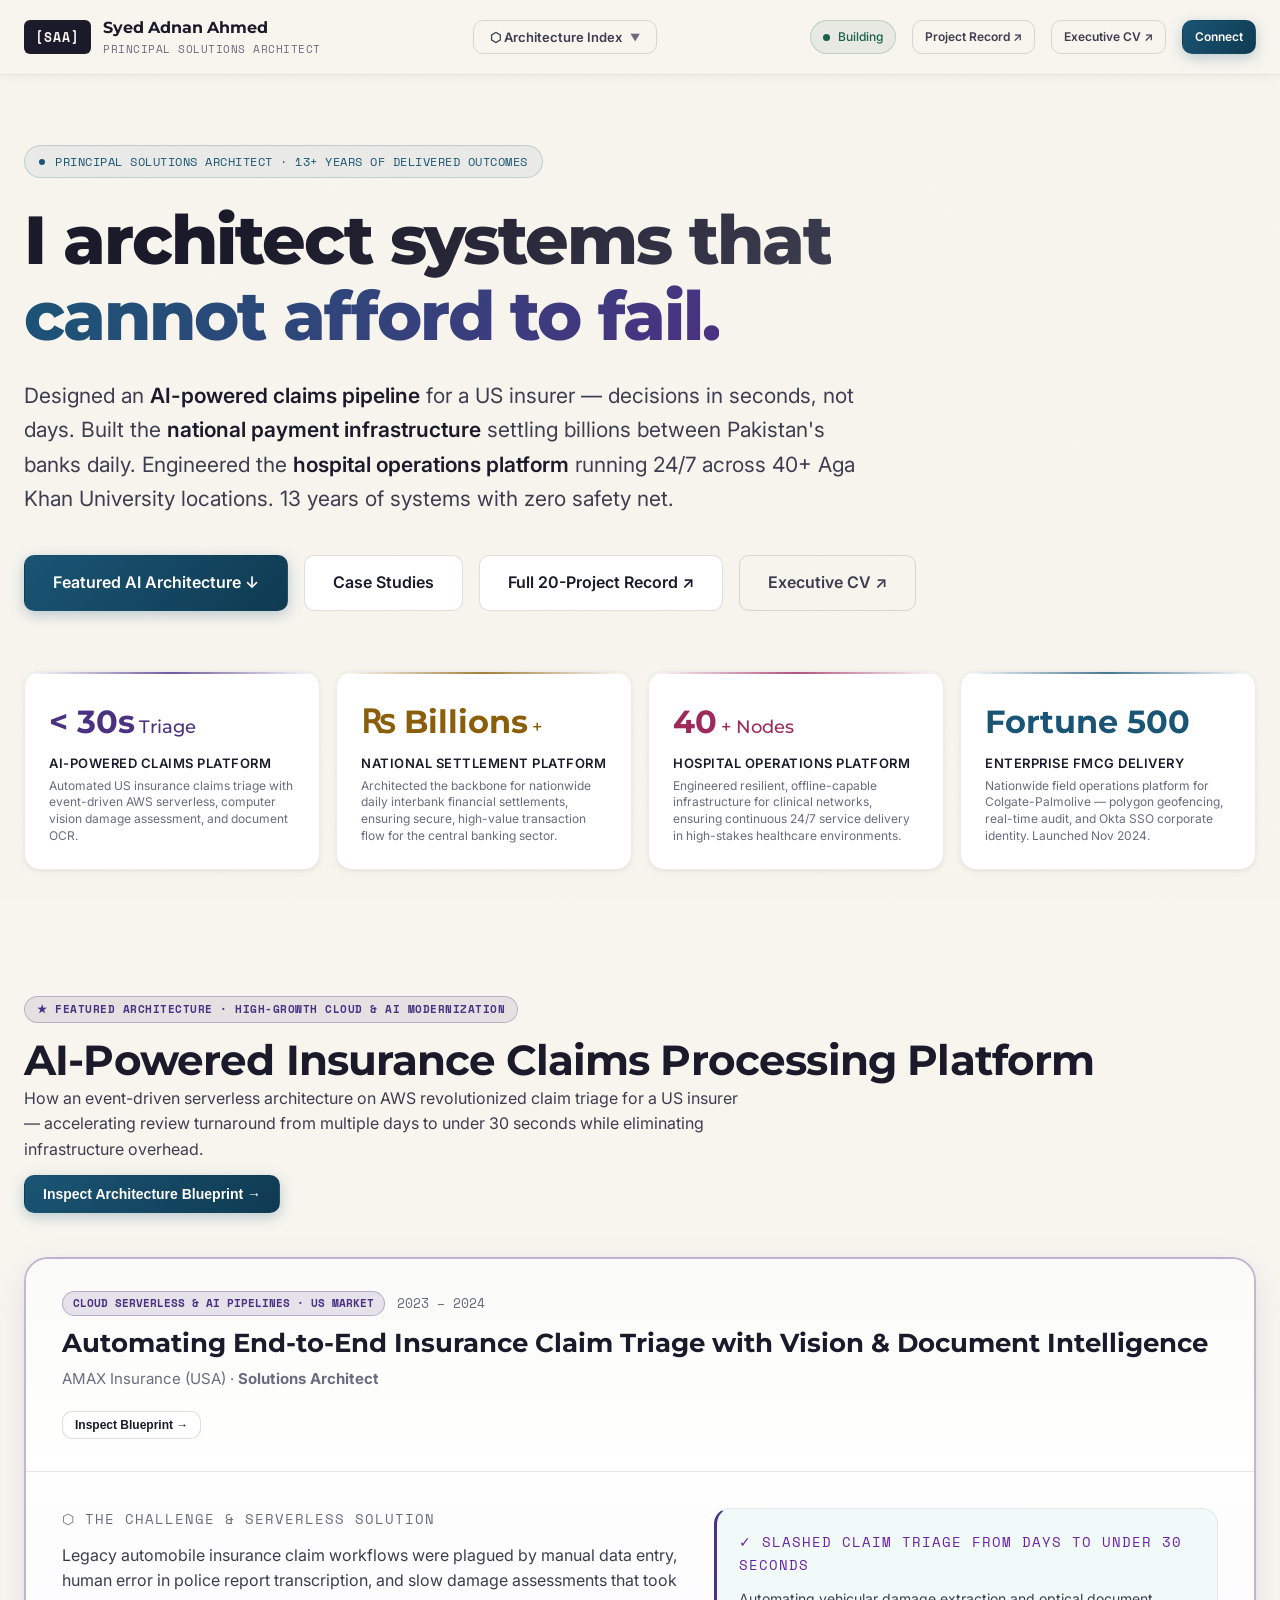
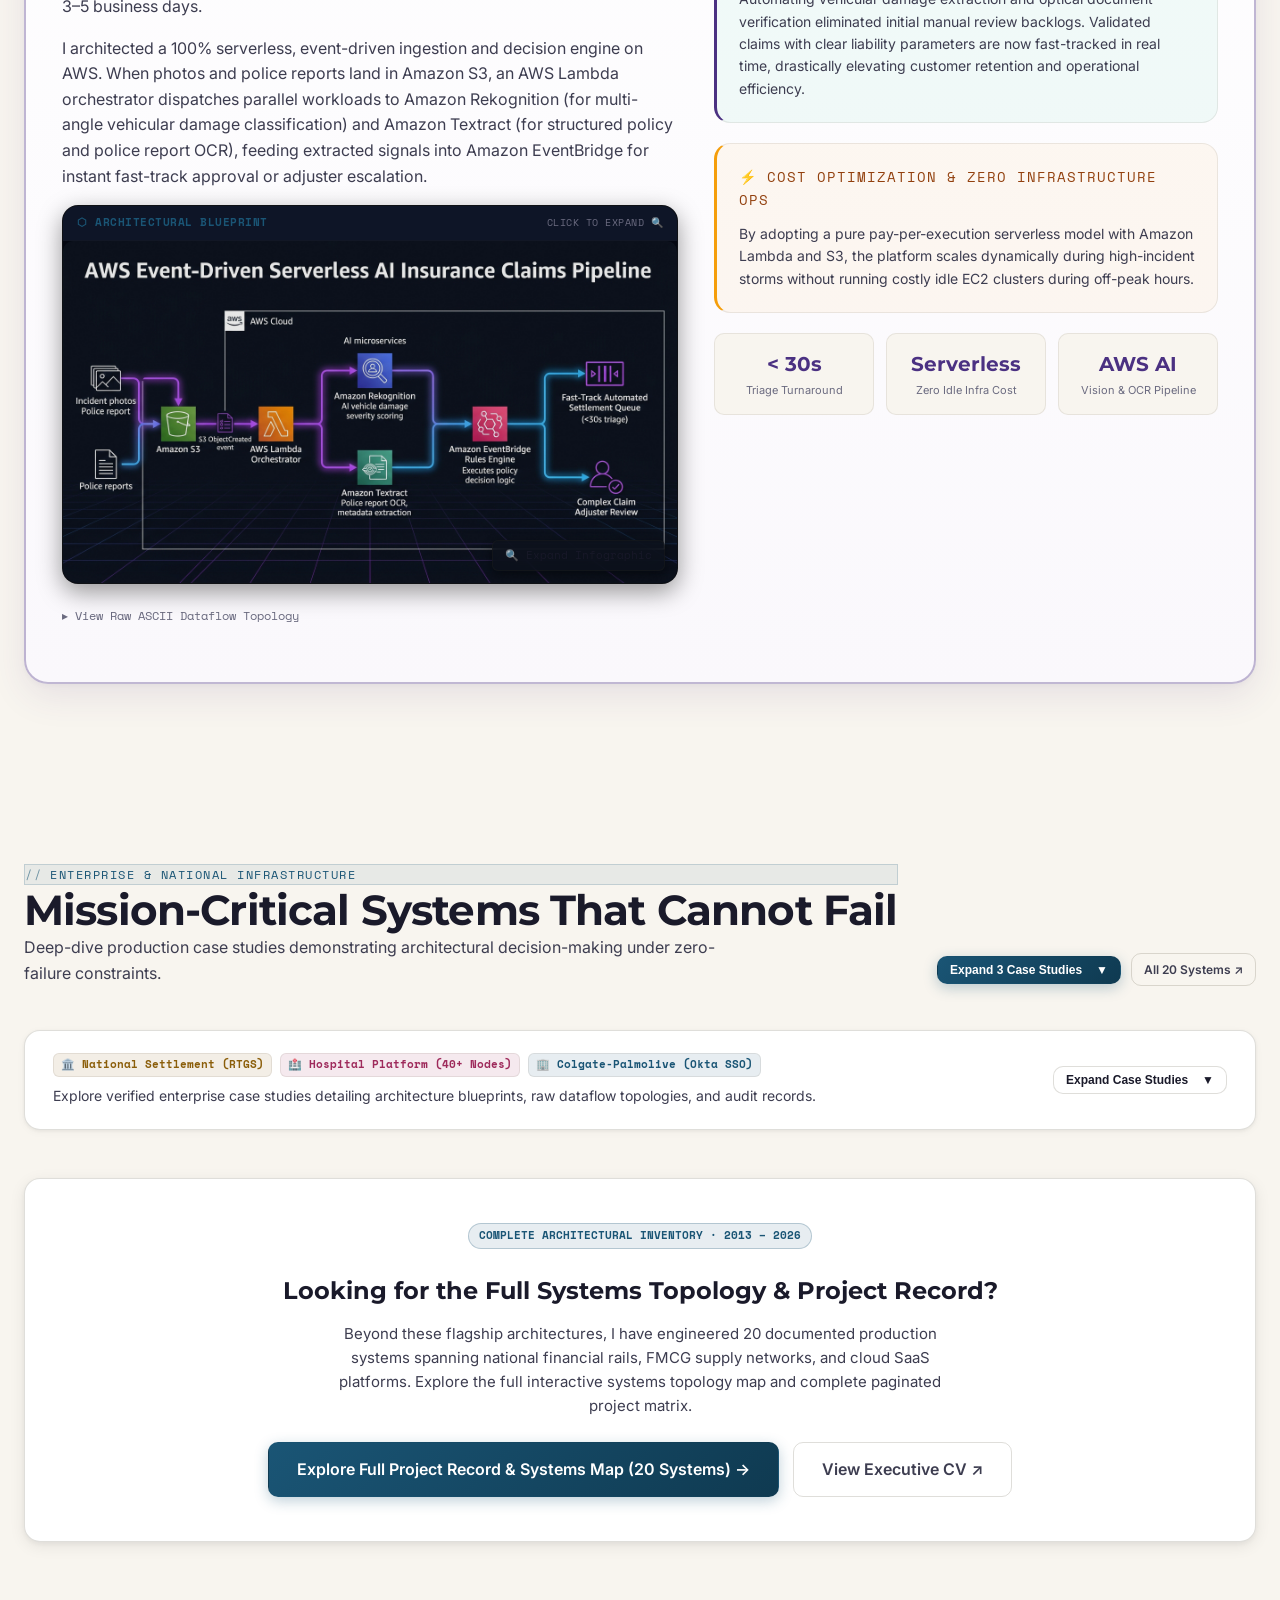
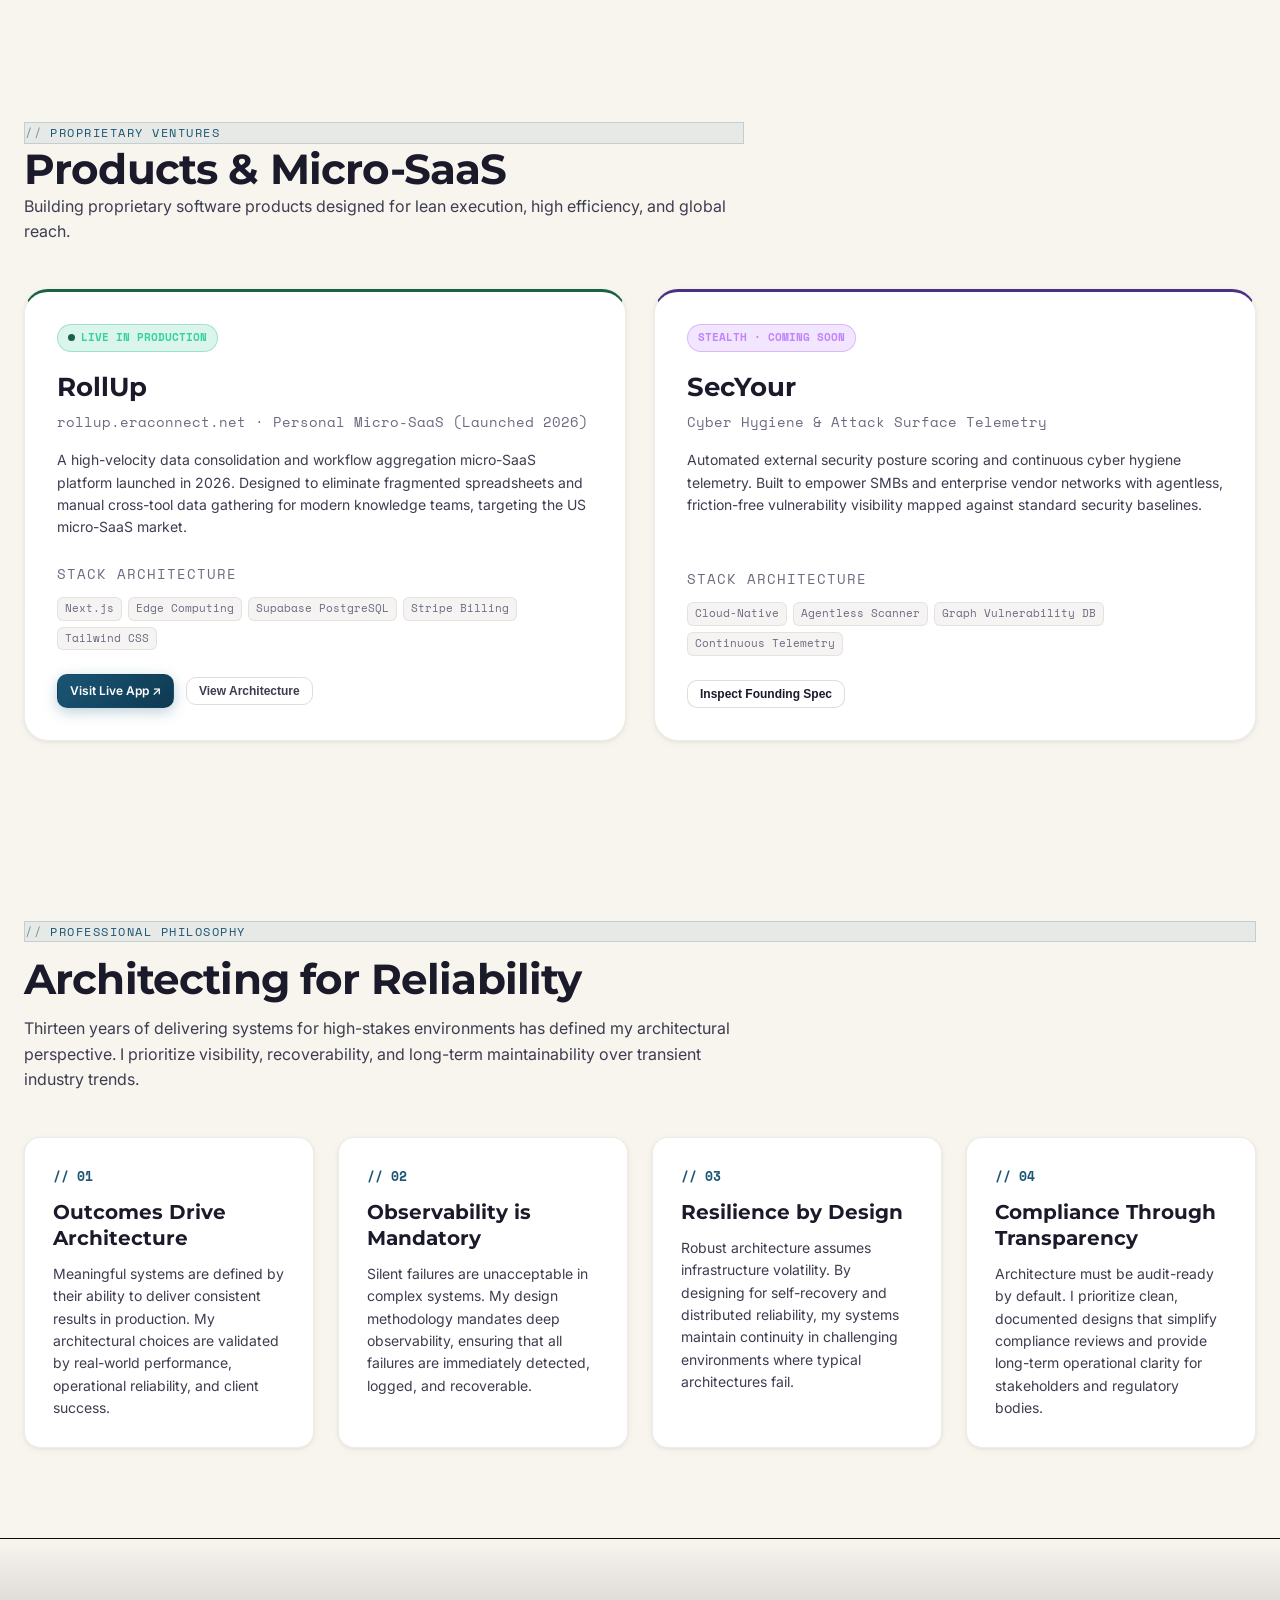
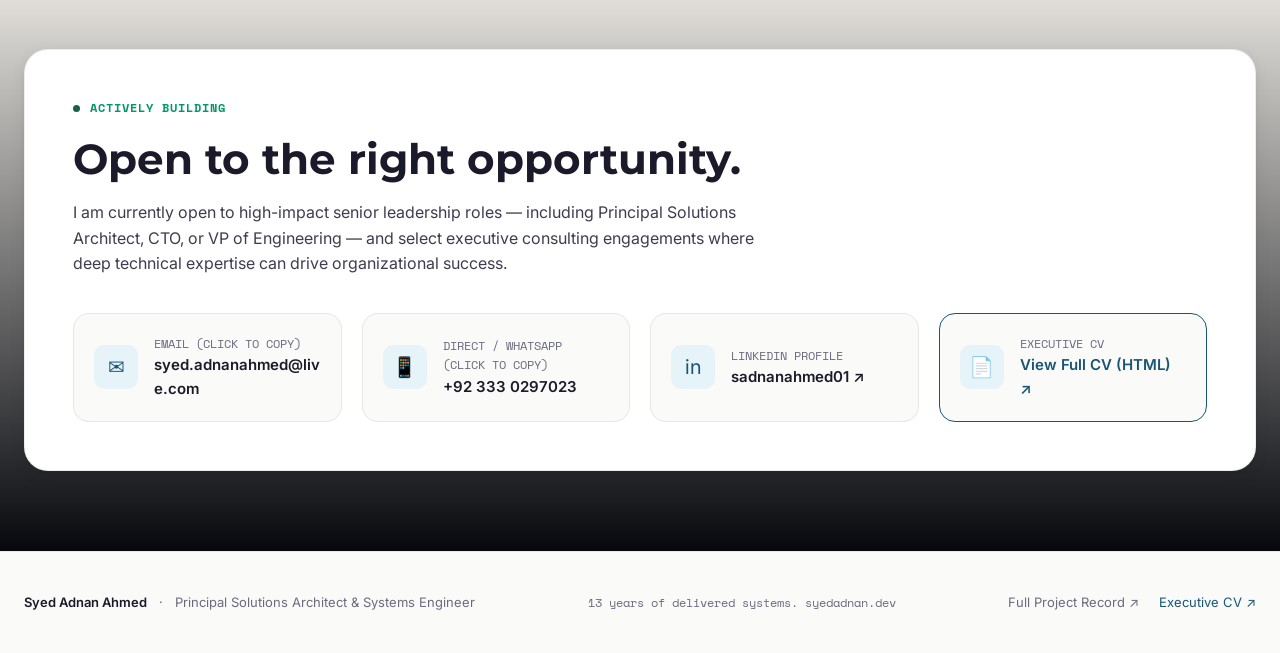
==== commit ddf0c762: "minor changes" ====
--- a/index.html
+++ b/index.html
@@ -138,8 +138,9 @@
       <li><a href="#philosophy" class="mobile-nav-link">Philosophy</a></li>
     </ul>
     <div class="mobile-nav-actions">
-      <a href="cv.html" target="_blank" class="btn btn-outline" style="width: 100%; justify-content: center;">Executive CV ↗</a>
-      <a href="#contact" class="btn btn-primary" style="width: 100%; justify-content: center;">Connect / Hire</a>
+      <a href="cv.html" target="_blank" class="btn btn-outline" style="width: 100%; justify-content: center;">Executive
+        CV ↗</a>
+      <a href="#contact" class="btn btn-primary" style="width: 100%; justify-content: center;">Connect</a>
     </div>
   </div>
 
@@ -178,7 +179,8 @@
             <span class="metric-sub">Triage</span>
           </div>
           <div class="metric-label">AI-Powered Claims Platform</div>
-          <div class="metric-desc">Automated US insurance claims triage with event-driven AWS serverless, computer vision damage assessment, and document OCR.</div>
+          <div class="metric-desc">Automated US insurance claims triage with event-driven AWS serverless, computer
+            vision damage assessment, and document OCR.</div>
         </div>
 
         <div class="metric-card" style="--metric-color: var(--fintech);">
@@ -187,7 +189,8 @@
             <span class="metric-sub">+</span>
           </div>
           <div class="metric-label">National Settlement Platform</div>
-          <div class="metric-desc">Architected the backbone for nationwide daily interbank financial settlements, ensuring secure, high-value transaction flow for the central banking sector.</div>
+          <div class="metric-desc">Architected the backbone for nationwide daily interbank financial settlements,
+            ensuring secure, high-value transaction flow for the central banking sector.</div>
         </div>
 
         <div class="metric-card" style="--metric-color: var(--healthcare);">
@@ -196,7 +199,8 @@
             <span class="metric-sub">+ Nodes</span>
           </div>
           <div class="metric-label">Hospital Operations Platform</div>
-          <div class="metric-desc">Engineered resilient, offline-capable infrastructure for clinical networks, ensuring continuous 24/7 service delivery in high-stakes healthcare environments.</div>
+          <div class="metric-desc">Engineered resilient, offline-capable infrastructure for clinical networks, ensuring
+            continuous 24/7 service delivery in high-stakes healthcare environments.</div>
         </div>
 
         <div class="metric-card" style="--metric-color: var(--enterprise);">
@@ -204,7 +208,8 @@
             <span>Fortune 500</span>
           </div>
           <div class="metric-label">Enterprise FMCG Delivery</div>
-          <div class="metric-desc">Nationwide field operations platform for Colgate-Palmolive — polygon geofencing, real-time audit, and Okta SSO corporate identity. Launched Nov 2024.</div>
+          <div class="metric-desc">Nationwide field operations platform for Colgate-Palmolive — polygon geofencing,
+            real-time audit, and Okta SSO corporate identity. Launched Nov 2024.</div>
         </div>
       </div>
     </div>
@@ -218,11 +223,14 @@
           <div class="featured-ai-badge">★ FEATURED ARCHITECTURE · HIGH-GROWTH CLOUD & AI MODERNIZATION</div>
           <h2 class="section-title" style="margin-top: 12px;">AI-Powered Insurance Claims Processing Platform</h2>
           <p class="section-desc">
-            How an event-driven serverless architecture on AWS revolutionized claim triage for a US insurer — accelerating review turnaround from multiple days to under 30 seconds while eliminating infrastructure overhead.
+            How an event-driven serverless architecture on AWS revolutionized claim triage for a US insurer —
+            accelerating review turnaround from multiple days to under 30 seconds while eliminating infrastructure
+            overhead.
           </p>
         </div>
         <div>
-          <button class="btn btn-primary" onclick="openInspectionDrawer('NODE_04_AMAX')">Inspect Architecture Blueprint →</button>
+          <button class="btn btn-primary" onclick="openInspectionDrawer('NODE_04_AMAX')">Inspect Architecture Blueprint
+            →</button>
         </div>
       </div>
 
@@ -237,22 +245,29 @@
               </span>
               <span class="mono" style="font-size: 13px; color: var(--text-muted);">2023 – 2024</span>
             </div>
-            <h3 class="case-study-title" style="font-size: 26px;">Automating End-to-End Insurance Claim Triage with Vision & Document Intelligence</h3>
+            <h3 class="case-study-title" style="font-size: 26px;">Automating End-to-End Insurance Claim Triage with
+              Vision & Document Intelligence</h3>
             <div class="case-study-role">
               AMAX Insurance (USA) · <strong>Solutions Architect</strong>
             </div>
           </div>
-          <button class="btn btn-secondary btn-sm" onclick="openInspectionDrawer('NODE_04_AMAX')">Inspect Blueprint →</button>
+          <button class="btn btn-secondary btn-sm" onclick="openInspectionDrawer('NODE_04_AMAX')">Inspect Blueprint
+            →</button>
         </div>
 
         <div class="case-study-body">
           <div>
             <div class="case-section-heading"><span>⬡ The Challenge & Serverless Solution</span></div>
             <p style="margin-bottom: 16px;">
-              Legacy automobile insurance claim workflows were plagued by manual data entry, human error in police report transcription, and slow damage assessments that took 3–5 business days. 
+              Legacy automobile insurance claim workflows were plagued by manual data entry, human error in police
+              report transcription, and slow damage assessments that took 3–5 business days.
             </p>
             <p style="margin-bottom: 16px;">
-              I architected a 100% serverless, event-driven ingestion and decision engine on AWS. When photos and police reports land in Amazon S3, an AWS Lambda orchestrator dispatches parallel workloads to Amazon Rekognition (for multi-angle vehicular damage classification) and Amazon Textract (for structured policy and police report OCR), feeding extracted signals into Amazon EventBridge for instant fast-track approval or adjuster escalation.
+              I architected a 100% serverless, event-driven ingestion and decision engine on AWS. When photos and police
+              reports land in Amazon S3, an AWS Lambda orchestrator dispatches parallel workloads to Amazon Rekognition
+              (for multi-angle vehicular damage classification) and Amazon Textract (for structured policy and police
+              report OCR), feeding extracted signals into Amazon EventBridge for instant fast-track approval or adjuster
+              escalation.
             </p>
 
             <!-- Architecture Infographic -->
@@ -278,21 +293,22 @@
                 style="font-size: 12px; color: var(--text-muted); cursor: pointer; padding: 4px 0; user-select: none;">
                 <span>▸ View Raw ASCII Dataflow Topology</span>
               </summary>
-              <div class="arch-diagram-box" style="margin-top: 8px;">[ Incident Photos & Police Reports ] ──> [ Amazon S3 Ingestion ]
-│
-▼
-[ AWS Lambda Orchestrator ]
-┌─────────────────────────┴─────────────────────────┐
-▼                                                   ▼
-[ Amazon Rekognition ]                    [ Amazon Textract ]
-(Vehicle Damage Vision)                   (Police Document OCR)
-└─────────────────────────┬─────────────────────────┘
-│
-▼
-[ EventBridge Decision Rules Engine ]
-┌─────────────────────────┴─────────────────────────┐
-▼                                                   ▼
-[ Fast-Track Instant Settlement ]         [ Routed to Specialist Adjuster ]</div>
+              <div class="arch-diagram-box" style="margin-top: 8px;">[ Incident Photos & Police Reports ] ──> [ Amazon
+                S3 Ingestion ]
+                │
+                ▼
+                [ AWS Lambda Orchestrator ]
+                ┌─────────────────────────┴─────────────────────────┐
+                ▼ ▼
+                [ Amazon Rekognition ] [ Amazon Textract ]
+                (Vehicle Damage Vision) (Police Document OCR)
+                └─────────────────────────┬─────────────────────────┘
+                │
+                ▼
+                [ EventBridge Decision Rules Engine ]
+                ┌─────────────────────────┴─────────────────────────┐
+                ▼ ▼
+                [ Fast-Track Instant Settlement ] [ Routed to Specialist Adjuster ]</div>
             </details>
           </div>
 
@@ -302,7 +318,9 @@
                 <span>✓ Slashed Claim Triage From Days to Under 30 Seconds</span>
               </div>
               <p style="font-size: 14px; line-height: 1.6;">
-                Automating vehicular damage extraction and optical document verification eliminated initial manual review backlogs. Validated claims with clear liability parameters are now fast-tracked in real time, drastically elevating customer retention and operational efficiency.
+                Automating vehicular damage extraction and optical document verification eliminated initial manual
+                review backlogs. Validated claims with clear liability parameters are now fast-tracked in real time,
+                drastically elevating customer retention and operational efficiency.
               </p>
             </div>
 
@@ -311,7 +329,8 @@
                 <span>⚡ Cost Optimization & Zero Infrastructure Ops</span>
               </div>
               <p style="font-size: 14px; line-height: 1.6;">
-                By adopting a pure pay-per-execution serverless model with Amazon Lambda and S3, the platform scales dynamically during high-incident storms without running costly idle EC2 clusters during off-peak hours.
+                By adopting a pure pay-per-execution serverless model with Amazon Lambda and S3, the platform scales
+                dynamically during high-incident storms without running costly idle EC2 clusters during off-peak hours.
               </p>
             </div>
 
@@ -343,13 +362,15 @@
           <div class="section-eyebrow">Enterprise & National Infrastructure</div>
           <h2 class="section-title">Mission-Critical Systems That Cannot Fail</h2>
           <p class="section-desc">
-            Deep-dive production case studies demonstrating architectural decision-making under zero-failure constraints.
+            Deep-dive production case studies demonstrating architectural decision-making under zero-failure
+            constraints.
           </p>
         </div>
         <div style="display: flex; gap: 10px; align-items: center; flex-wrap: wrap;">
           <button class="btn btn-primary btn-sm" id="toggle-case-studies-btn" aria-expanded="false">
             <span id="toggle-case-studies-text">Expand 3 Case Studies</span>
-            <span id="toggle-case-studies-icon" style="margin-left: 6px; display: inline-block; transition: transform 0.3s ease;">▼</span>
+            <span id="toggle-case-studies-icon"
+              style="margin-left: 6px; display: inline-block; transition: transform 0.3s ease;">▼</span>
           </button>
           <a href="projects.html" class="btn btn-outline btn-sm">All 20 Systems ↗</a>
         </div>
@@ -359,12 +380,19 @@
       <div class="case-studies-toggle-banner" id="case-studies-toggle-banner">
         <div class="toggle-banner-content">
           <div class="toggle-banner-chips">
-            <span class="tech-tag" style="background: rgba(139, 94, 10, 0.10); color: var(--fintech); font-weight: 600;">🏛️ National Settlement (RTGS)</span>
-            <span class="tech-tag" style="background: rgba(158, 42, 91, 0.10); color: var(--healthcare); font-weight: 600;">🏥 Hospital Platform (40+ Nodes)</span>
-            <span class="tech-tag" style="background: rgba(26, 85, 117, 0.10); color: var(--enterprise); font-weight: 600;">🏢 Colgate-Palmolive (Okta SSO)</span>
+            <span class="tech-tag"
+              style="background: rgba(139, 94, 10, 0.10); color: var(--fintech); font-weight: 600;">🏛️ National
+              Settlement (RTGS)</span>
+            <span class="tech-tag"
+              style="background: rgba(158, 42, 91, 0.10); color: var(--healthcare); font-weight: 600;">🏥 Hospital
+              Platform (40+ Nodes)</span>
+            <span class="tech-tag"
+              style="background: rgba(26, 85, 117, 0.10); color: var(--enterprise); font-weight: 600;">🏢
+              Colgate-Palmolive (Okta SSO)</span>
           </div>
           <p style="margin: 8px 0 0 0; font-size: 14px; color: var(--text-secondary);">
-            Explore verified enterprise case studies detailing architecture blueprints, raw dataflow topologies, and audit records.
+            Explore verified enterprise case studies detailing architecture blueprints, raw dataflow topologies, and
+            audit records.
           </p>
         </div>
         <button class="btn btn-secondary btn-sm" id="banner-expand-btn">
@@ -391,14 +419,17 @@
                 Bank Alfalah & State Bank of Pakistan · <strong>Software Engineer (.NET / Architecture)</strong>
               </div>
             </div>
-            <button class="btn btn-secondary btn-sm" onclick="openInspectionDrawer('NODE_01_RTGS')">Inspect Blueprint →</button>
+            <button class="btn btn-secondary btn-sm" onclick="openInspectionDrawer('NODE_01_RTGS')">Inspect Blueprint
+              →</button>
           </div>
 
           <div class="case-study-body">
             <div>
               <div class="case-section-heading"><span>⬡ The Context & Architecture</span></div>
               <p style="margin-bottom: 16px;">
-                I led the technical implementation for a mandatory national payment system integration. This infrastructure required seamless communication between commercial banking systems and the central bank's settlement network to ensure immediate finality for large-value transfers.
+                I led the technical implementation for a mandatory national payment system integration. This
+                infrastructure required seamless communication between commercial banking systems and the central bank's
+                settlement network to ensure immediate finality for large-value transfers.
               </p>
 
               <!-- Architecture Infographic -->
@@ -425,26 +456,27 @@
                   <span>▸ View Raw ASCII Dataflow Topology</span>
                 </summary>
                 <div class="arch-diagram-box" style="margin-top: 8px;">Branch Staff ──> Branch Manager Approval
-│
-▼
-Treasury Back-Office (Dual Approval)
-│
-▼
-Background Processing Windows Service
-│
-┌────────────┴────────────┐
-▼                         ▼
-SWIFT MT102/103 Creation  Store-and-Forward (SAF) Queue
-│                         │
-▼                         ▼
-SBP PRISM Server ◄────── (Retry / No Silent Loss)
-│
-▼
-Account Settlement: Requestor ──> GL + Taxes + FED</div>
+                  │
+                  ▼
+                  Treasury Back-Office (Dual Approval)
+                  │
+                  ▼
+                  Background Processing Windows Service
+                  │
+                  ┌────────────┴────────────┐
+                  ▼ ▼
+                  SWIFT MT102/103 Creation Store-and-Forward (SAF) Queue
+                  │ │
+                  ▼ ▼
+                  SBP PRISM Server ◄────── (Retry / No Silent Loss)
+                  │
+                  ▼
+                  Account Settlement: Requestor ──> GL + Taxes + FED</div>
               </details>
 
               <p style="margin-top: 16px; font-size: 14px;">
-                The project evolved into a critical dual-purpose platform, integrating international remittance channels to support government-backed initiatives for secure, official fund transfers.
+                The project evolved into a critical dual-purpose platform, integrating international remittance channels
+                to support government-backed initiatives for secure, official fund transfers.
               </p>
             </div>
 
@@ -454,7 +486,9 @@
                   <span>⚡ The ₨200 Million Pilot Incident</span>
                 </div>
                 <p style="font-size: 14px; line-height: 1.6;">
-                  During the pilot phase, I identified a significant routing anomaly involving a ₨200 Million transaction. My custom-built real-time monitoring utilities enabled proactive detection, allowing Treasury to intervene and reverse the transaction before final settlement occurred.
+                  During the pilot phase, I identified a significant routing anomaly involving a ₨200 Million
+                  transaction. My custom-built real-time monitoring utilities enabled proactive detection, allowing
+                  Treasury to intervene and reverse the transaction before final settlement occurred.
                 </p>
               </div>
 
@@ -463,7 +497,9 @@
                   <span>✓ First to Go Live & Competitor Consultation</span>
                 </div>
                 <p style="font-size: 14px; line-height: 1.6;">
-                  Bank Alfalah became the first commercial bank to achieve compliance and go live. My success led to consultative requests from peer financial institutions struggling with their own integration requirements.
+                  Bank Alfalah became the first commercial bank to achieve compliance and go live. My success led to
+                  consultative requests from peer financial institutions struggling with their own integration
+                  requirements.
                 </p>
               </div>
 
@@ -501,14 +537,17 @@
                 Aga Khan University Hospital (AKU) & Turf · <strong>Co-Founder & Chief Solutions Architect</strong>
               </div>
             </div>
-            <button class="btn btn-secondary btn-sm" onclick="openInspectionDrawer('NODE_02_ERA')">Inspect Blueprint →</button>
+            <button class="btn btn-secondary btn-sm" onclick="openInspectionDrawer('NODE_02_ERA')">Inspect Blueprint
+              →</button>
           </div>
 
           <div class="case-study-body">
             <div>
               <div class="case-section-heading"><span>⬡ Building Operations for Resilient Infrastructure</span></div>
               <p style="margin-bottom: 16px;">
-                Deploying software across varied clinical environments highlighted a core necessity: systems must maintain operational continuity even when connectivity is intermittent. I designed an architecture capable of self-recovering from network volatility.
+                Deploying software across varied clinical environments highlighted a core necessity: systems must
+                maintain operational continuity even when connectivity is intermittent. I designed an architecture
+                capable of self-recovering from network volatility.
               </p>
 
               <!-- Architecture Infographic -->
@@ -535,18 +574,19 @@
                   <span>▸ View Raw ASCII Dataflow Topology</span>
                 </summary>
                 <div class="arch-diagram-box" style="margin-top: 8px;">[ Cloud Master (Azure) ]
-  └── Primary MSSQL Master Database
-             ▲
-             │ [ Bi-Directional Custom Windows Sync Service ]
-             │ (Stored Procedures, Journal Queue, Conflict Resolution)
-             ▼
-[ Edge Terminals: AKU Hospital Pharmacies & Clinics ]
-  ├── Local MSSQL Instance (Zero-Latency Local Transaction Commit)
-  └── WinUI3 / WinForms Terminal (100% Offline Capability)</div>
+                  └── Primary MSSQL Master Database
+                  ▲
+                  │ [ Bi-Directional Custom Windows Sync Service ]
+                  │ (Stored Procedures, Journal Queue, Conflict Resolution)
+                  ▼
+                  [ Edge Terminals: AKU Hospital Pharmacies & Clinics ]
+                  ├── Local MSSQL Instance (Zero-Latency Local Transaction Commit)
+                  └── WinUI3 / WinForms Terminal (100% Offline Capability)</div>
               </details>
 
               <p style="margin-top: 16px; font-size: 14px;">
-                I moved away from cloud-dependent web architectures, opting for a distributed database topology that ensures edge nodes remain fully functional even during infrastructure blackouts.
+                I moved away from cloud-dependent web architectures, opting for a distributed database topology that
+                ensures edge nodes remain fully functional even during infrastructure blackouts.
               </p>
             </div>
 
@@ -556,7 +596,9 @@
                   <span>👥 Mentorship & Scalability</span>
                 </div>
                 <p style="font-size: 14px; line-height: 1.6;">
-                  I architected "ERA Lite" to support smaller retail operators, utilizing the same core reliability principles. This initiative provided a platform for mentorship, allowing talented apprentices to contribute to commercial-grade software delivery.
+                  I architected "ERA Lite" to support smaller retail operators, utilizing the same core reliability
+                  principles. This initiative provided a platform for mentorship, allowing talented apprentices to
+                  contribute to commercial-grade software delivery.
                 </p>
               </div>
 
@@ -565,7 +607,8 @@
                   <span>✓ 40+ Aga Khan University Hospital Nodes</span>
                 </div>
                 <p style="font-size: 14px; line-height: 1.6;">
-                  The system powers 40+ locations across Aga Khan University Hospital, maintaining 24/7 uptime for pharmacy and clinical operations, even through significant utility blackouts.
+                  The system powers 40+ locations across Aga Khan University Hospital, maintaining 24/7 uptime for
+                  pharmacy and clinical operations, even through significant utility blackouts.
                 </p>
               </div>
 
@@ -596,21 +639,24 @@
                   style="background: rgba(26, 85, 117, 0.12); color: var(--enterprise); border: 1px solid rgba(26, 85, 117, 0.3);">
                   ENTERPRISE FMCG · SUPPLY CHAIN
                 </span>
-                <span class="mono" style="font-size: 13px; color: var(--text-muted);">2024 – Present (Go-Live Nov 2024)</span>
+                <span class="mono" style="font-size: 13px; color: var(--text-muted);">2024 – Present (Go-Live Nov
+                  2024)</span>
               </div>
               <h3 class="case-study-title">Colgate-Palmolive — Nationwide Field Operations & Identity Management</h3>
               <div class="case-study-role">
                 Colgate-Palmolive Pakistan (Delivered by Turf) · <strong>Principal Solutions Architect</strong>
               </div>
             </div>
-            <button class="btn btn-secondary btn-sm" onclick="openInspectionDrawer('NODE_03_COLGATE')">Inspect Blueprint →</button>
+            <button class="btn btn-secondary btn-sm" onclick="openInspectionDrawer('NODE_03_COLGATE')">Inspect Blueprint
+              →</button>
           </div>
 
           <div class="case-study-body">
             <div>
               <div class="case-section-heading"><span>⬡ The Enterprise Challenge</span></div>
               <p style="margin-bottom: 16px;">
-                Colgate-Palmolive needed a unified solution to manage field-level promotional activities. The existing process suffered from reconciliation gaps and lack of verified proof of presence at retail locations.
+                Colgate-Palmolive needed a unified solution to manage field-level promotional activities. The existing
+                process suffered from reconciliation gaps and lack of verified proof of presence at retail locations.
               </p>
 
               <!-- Architecture Infographic -->
@@ -636,16 +682,17 @@
                   style="font-size: 12px; color: var(--text-muted); cursor: pointer; padding: 4px 0; user-select: none;">
                   <span>▸ View Raw ASCII Dataflow Topology</span>
                 </summary>
-                <div class="arch-diagram-box" style="margin-top: 8px;">[ Merchandiser Mobile App ] ──> [ Real-Time GPS Coordinates ]
-│
-▼
-[ Store Polygon Geofence Engine ] ──> [ Fraud / Teleport Filter ]
-│
-▼
-[ Enterprise ASP.NET Platform ] ◄─── [ Corporate Okta SSO ]
-│
-▼
-[ Automated Campaign Allocation & Audit Analytics ]</div>
+                <div class="arch-diagram-box" style="margin-top: 8px;">[ Merchandiser Mobile App ] ──> [ Real-Time GPS
+                  Coordinates ]
+                  │
+                  ▼
+                  [ Store Polygon Geofence Engine ] ──> [ Fraud / Teleport Filter ]
+                  │
+                  ▼
+                  [ Enterprise ASP.NET Platform ] ◄─── [ Corporate Okta SSO ]
+                  │
+                  ▼
+                  [ Automated Campaign Allocation & Audit Analytics ]</div>
               </details>
             </div>
 
@@ -655,7 +702,9 @@
                   <span>✓ Go-Live Nov 2024 & Ongoing Evolution</span>
                 </div>
                 <p style="font-size: 14px; line-height: 1.6;">
-                  We launched a production-grade platform that integrates geofencing, verified field telemetry, and corporate identity management using Okta SSO. The system provides real-time audit capabilities for promotional collateral and staff attendance across the country.
+                  We launched a production-grade platform that integrates geofencing, verified field telemetry, and
+                  corporate identity management using Okta SSO. The system provides real-time audit capabilities for
+                  promotional collateral and staff attendance across the country.
                 </p>
               </div>
 
@@ -682,16 +731,20 @@
       <!-- De-cluttered Landing Page Bridge to Complete 20-Project Record -->
       <div class="record-bridge-card">
         <div class="case-study-meta">
-          <span class="case-study-pill" style="background: rgba(26, 85, 117, 0.1); color: var(--enterprise); border: 1px solid rgba(26, 85, 117, 0.25);">
+          <span class="case-study-pill"
+            style="background: rgba(26, 85, 117, 0.1); color: var(--enterprise); border: 1px solid rgba(26, 85, 117, 0.25);">
             COMPLETE ARCHITECTURAL INVENTORY · 2013 – 2026
           </span>
         </div>
         <h3>Looking for the Full Systems Topology & Project Record?</h3>
         <p>
-          Beyond these flagship architectures, I have engineered 20 documented production systems spanning national financial rails, FMCG supply networks, and cloud SaaS platforms. Explore the full interactive systems topology map and complete paginated project matrix.
+          Beyond these flagship architectures, I have engineered 20 documented production systems spanning national
+          financial rails, FMCG supply networks, and cloud SaaS platforms. Explore the full interactive systems topology
+          map and complete paginated project matrix.
         </p>
         <div style="display: flex; gap: 14px; flex-wrap: wrap; justify-content: center; margin-top: 8px;">
-          <a href="projects.html" class="btn btn-primary btn-lg">Explore Full Project Record & Systems Map (20 Systems) →</a>
+          <a href="projects.html" class="btn btn-primary btn-lg">Explore Full Project Record & Systems Map (20 Systems)
+            →</a>
           <a href="cv.html" target="_blank" class="btn btn-outline btn-lg">View Executive CV ↗</a>
         </div>
       </div>
@@ -794,7 +847,8 @@
         <div class="section-eyebrow">Professional Philosophy</div>
         <h2 class="section-title">Architecting for Reliability</h2>
         <p class="section-desc">
-          Thirteen years of delivering systems for high-stakes environments has defined my architectural perspective. I prioritize visibility, recoverability, and long-term maintainability over transient industry trends.
+          Thirteen years of delivering systems for high-stakes environments has defined my architectural perspective. I
+          prioritize visibility, recoverability, and long-term maintainability over transient industry trends.
         </p>
       </div>
 
@@ -803,7 +857,8 @@
           <div class="philosophy-num">// 01</div>
           <h3 class="philosophy-title">Outcomes Drive Architecture</h3>
           <p class="philosophy-text">
-            Meaningful systems are defined by their ability to deliver consistent results in production. My architectural choices are validated by real-world performance, operational reliability, and client success.
+            Meaningful systems are defined by their ability to deliver consistent results in production. My
+            architectural choices are validated by real-world performance, operational reliability, and client success.
           </p>
         </div>
 
@@ -811,7 +866,8 @@
           <div class="philosophy-num">// 02</div>
           <h3 class="philosophy-title">Observability is Mandatory</h3>
           <p class="philosophy-text">
-            Silent failures are unacceptable in complex systems. My design methodology mandates deep observability, ensuring that all failures are immediately detected, logged, and recoverable.
+            Silent failures are unacceptable in complex systems. My design methodology mandates deep observability,
+            ensuring that all failures are immediately detected, logged, and recoverable.
           </p>
         </div>
 
@@ -819,7 +875,8 @@
           <div class="philosophy-num">// 03</div>
           <h3 class="philosophy-title">Resilience by Design</h3>
           <p class="philosophy-text">
-            Robust architecture assumes infrastructure volatility. By designing for self-recovery and distributed reliability, my systems maintain continuity in challenging environments where typical architectures fail.
+            Robust architecture assumes infrastructure volatility. By designing for self-recovery and distributed
+            reliability, my systems maintain continuity in challenging environments where typical architectures fail.
           </p>
         </div>
 
@@ -827,7 +884,8 @@
           <div class="philosophy-num">// 04</div>
           <h3 class="philosophy-title">Compliance Through Transparency</h3>
           <p class="philosophy-text">
-            Architecture must be audit-ready by default. I prioritize clean, documented designs that simplify compliance reviews and provide long-term operational clarity for stakeholders and regulatory bodies.
+            Architecture must be audit-ready by default. I prioritize clean, documented designs that simplify compliance
+            reviews and provide long-term operational clarity for stakeholders and regulatory bodies.
           </p>
         </div>
       </div>
@@ -841,7 +899,7 @@
         <div style="display: flex; align-items: center; gap: 10px; margin-bottom: 16px;">
           <span class="status-dot"></span>
           <span class="mono" style="font-size: 12px; color: #059669; font-weight: 700; letter-spacing: 1px;">
-            ACCEPTING NEW OPPORTUNITIES
+            ACTIVELY BUILDING
           </span>
         </div>
 
@@ -850,7 +908,9 @@
         </h2>
 
         <p style="font-size: 16px; color: var(--text-secondary); max-width: 700px; line-height: 1.6;">
-          I am currently open to high-impact senior leadership roles — including Principal Solutions Architect, CTO, or VP of Engineering — and select executive consulting engagements where deep technical expertise can drive organizational success.
+          I am currently open to high-impact senior leadership roles — including Principal Solutions Architect, CTO, or
+          VP of Engineering — and select executive consulting engagements where deep technical expertise can drive
+          organizational success.
         </p>
 
         <div class="contact-grid">
